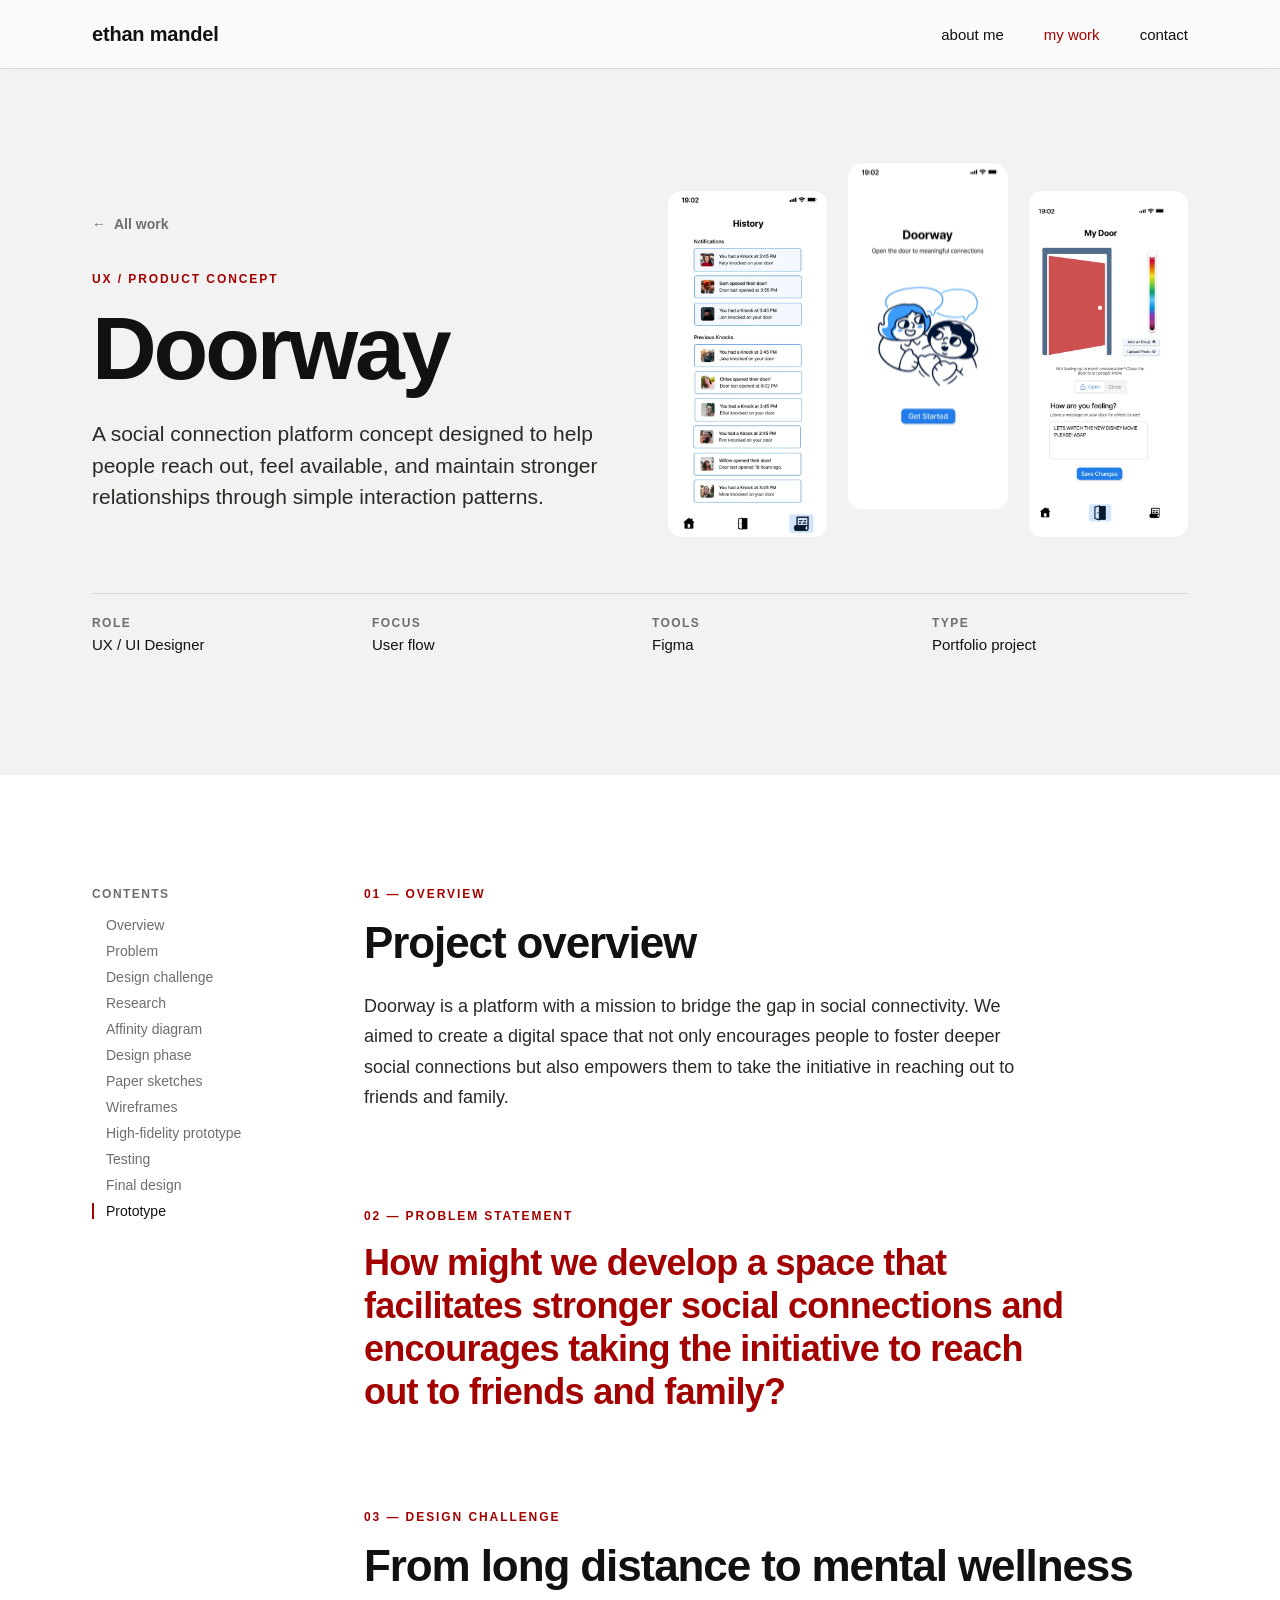
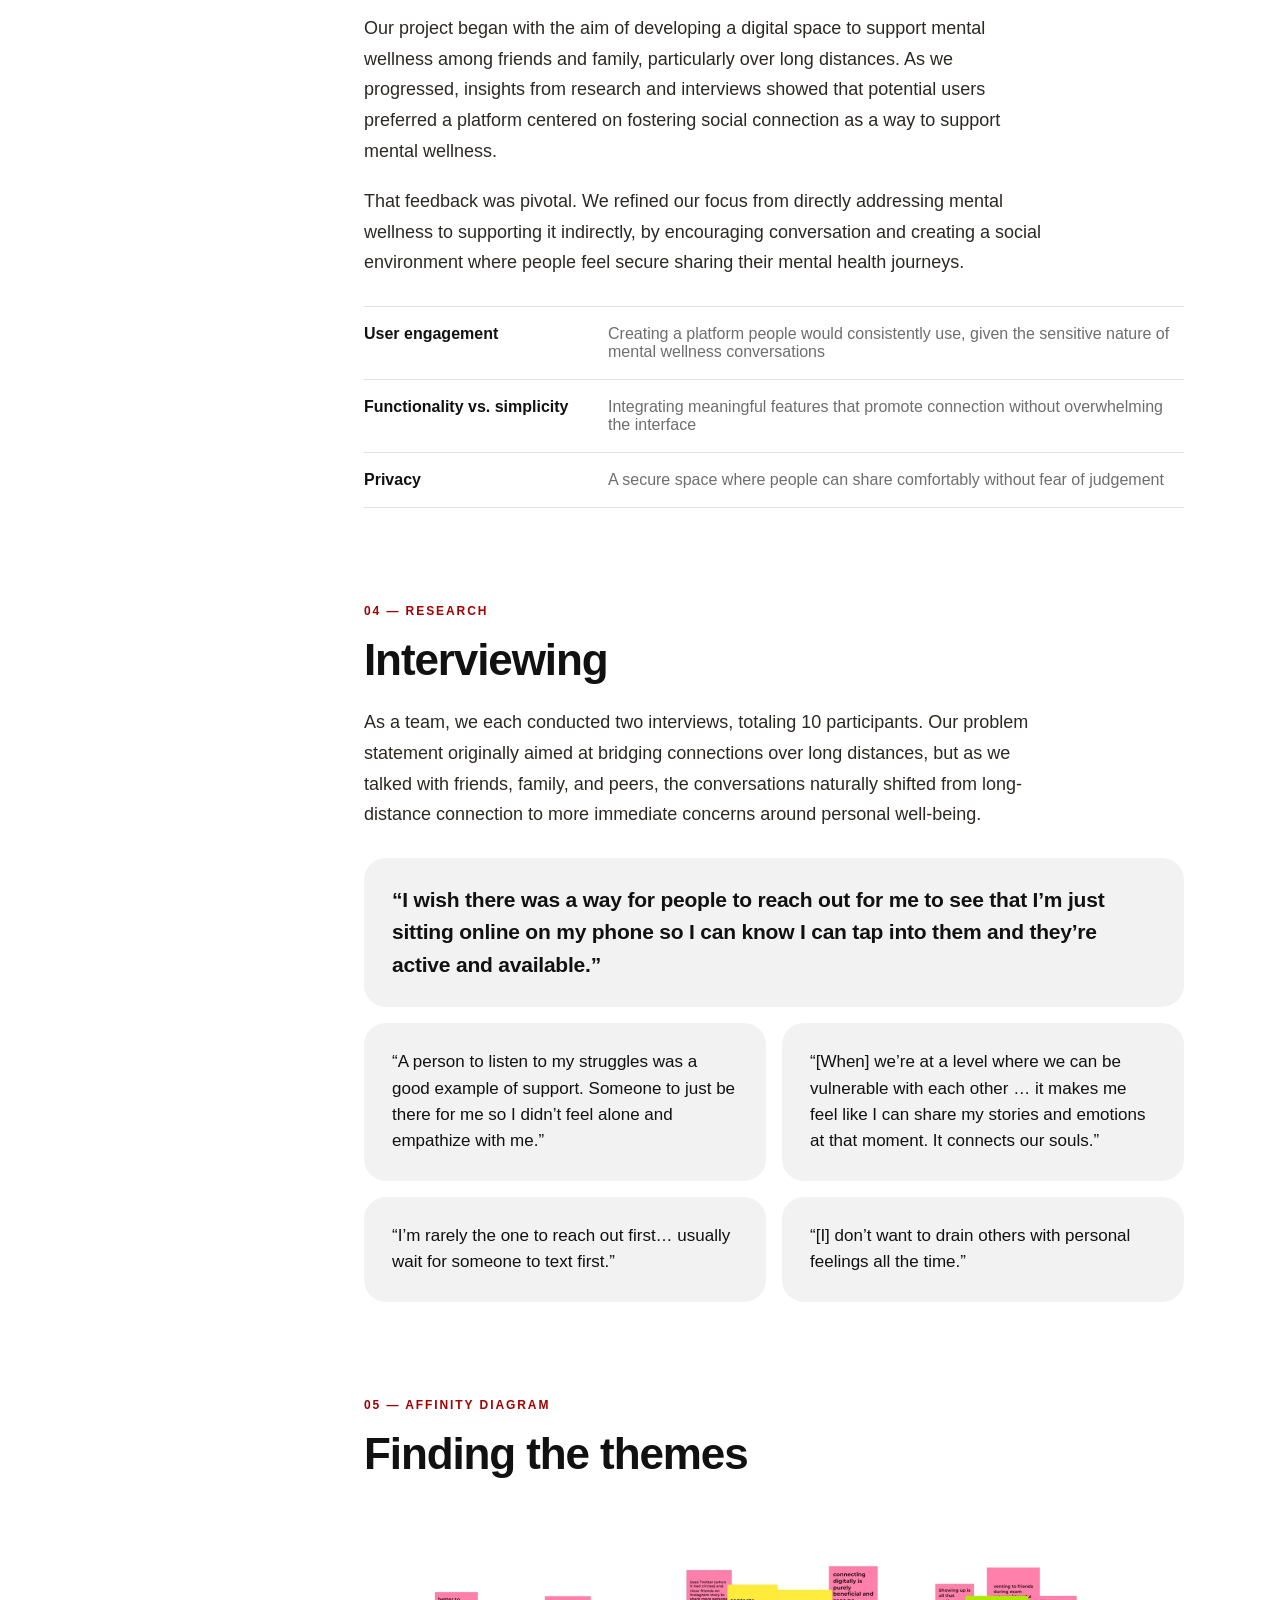
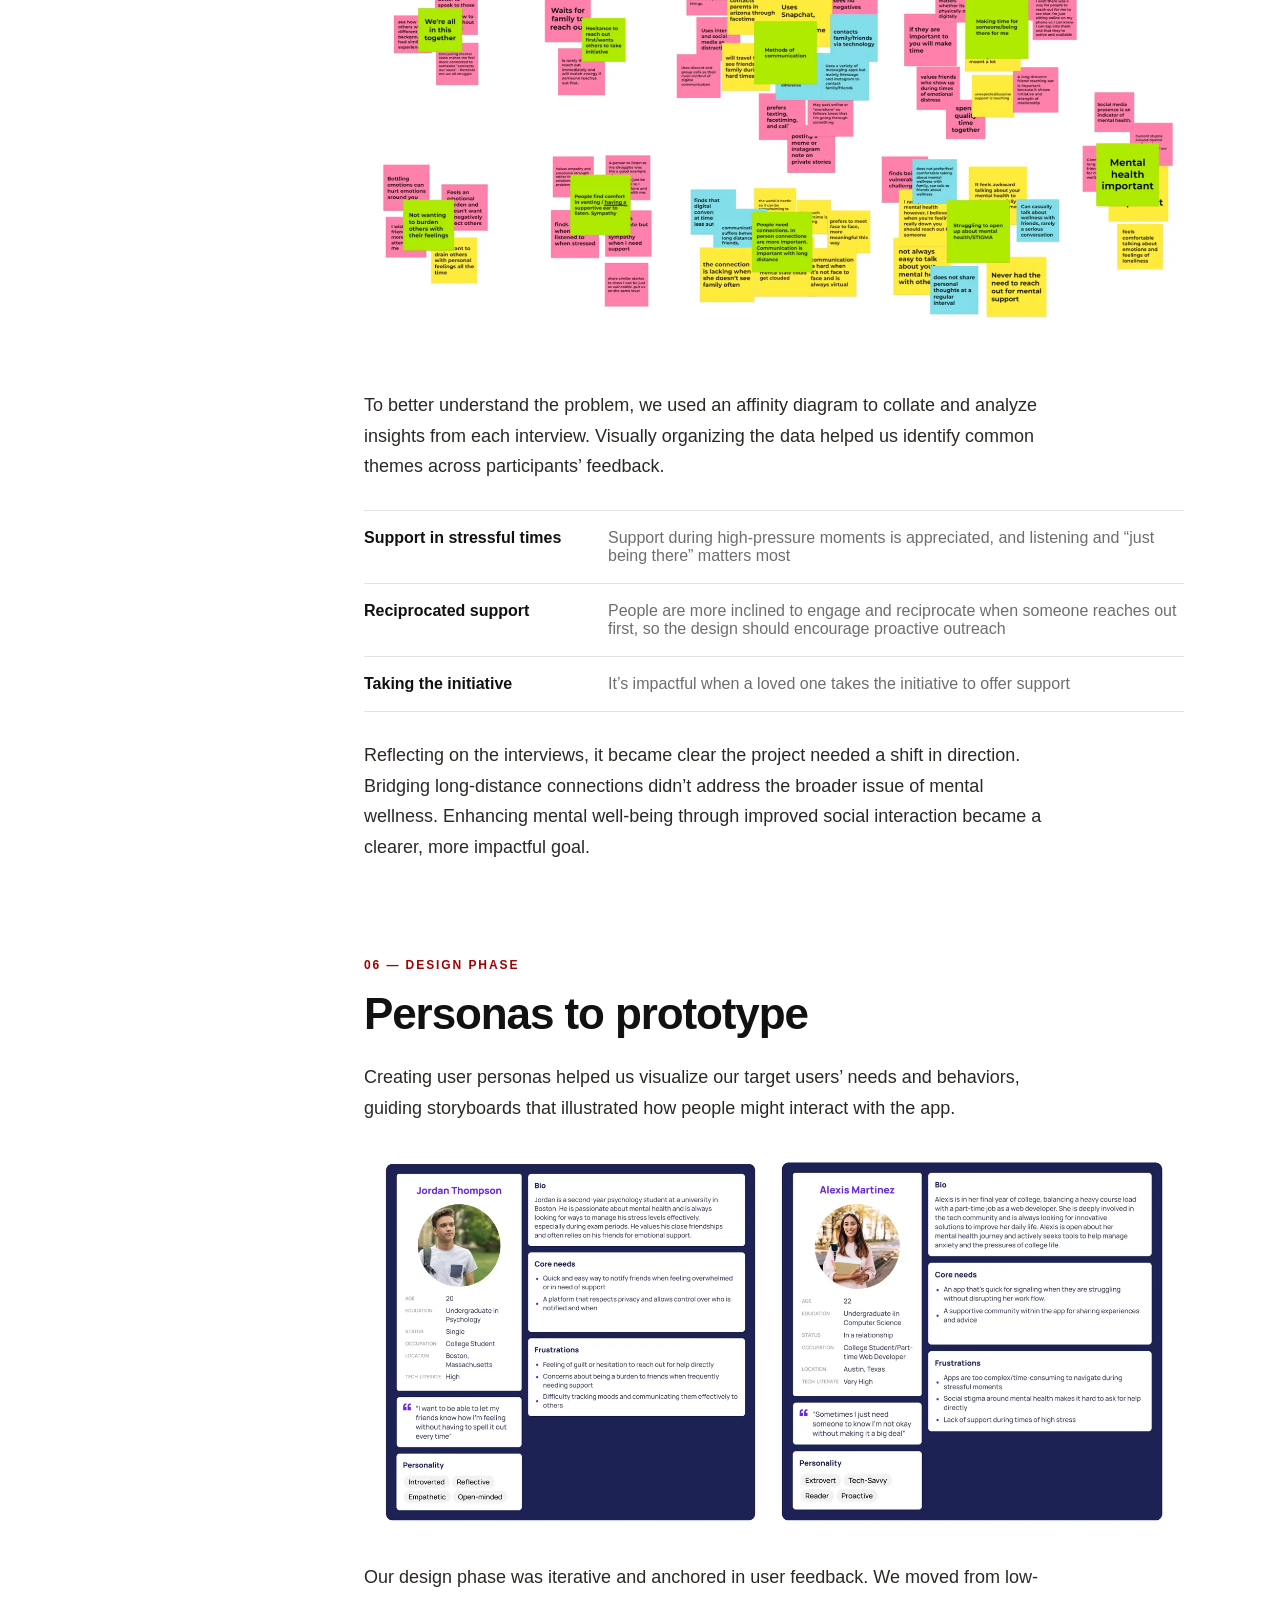
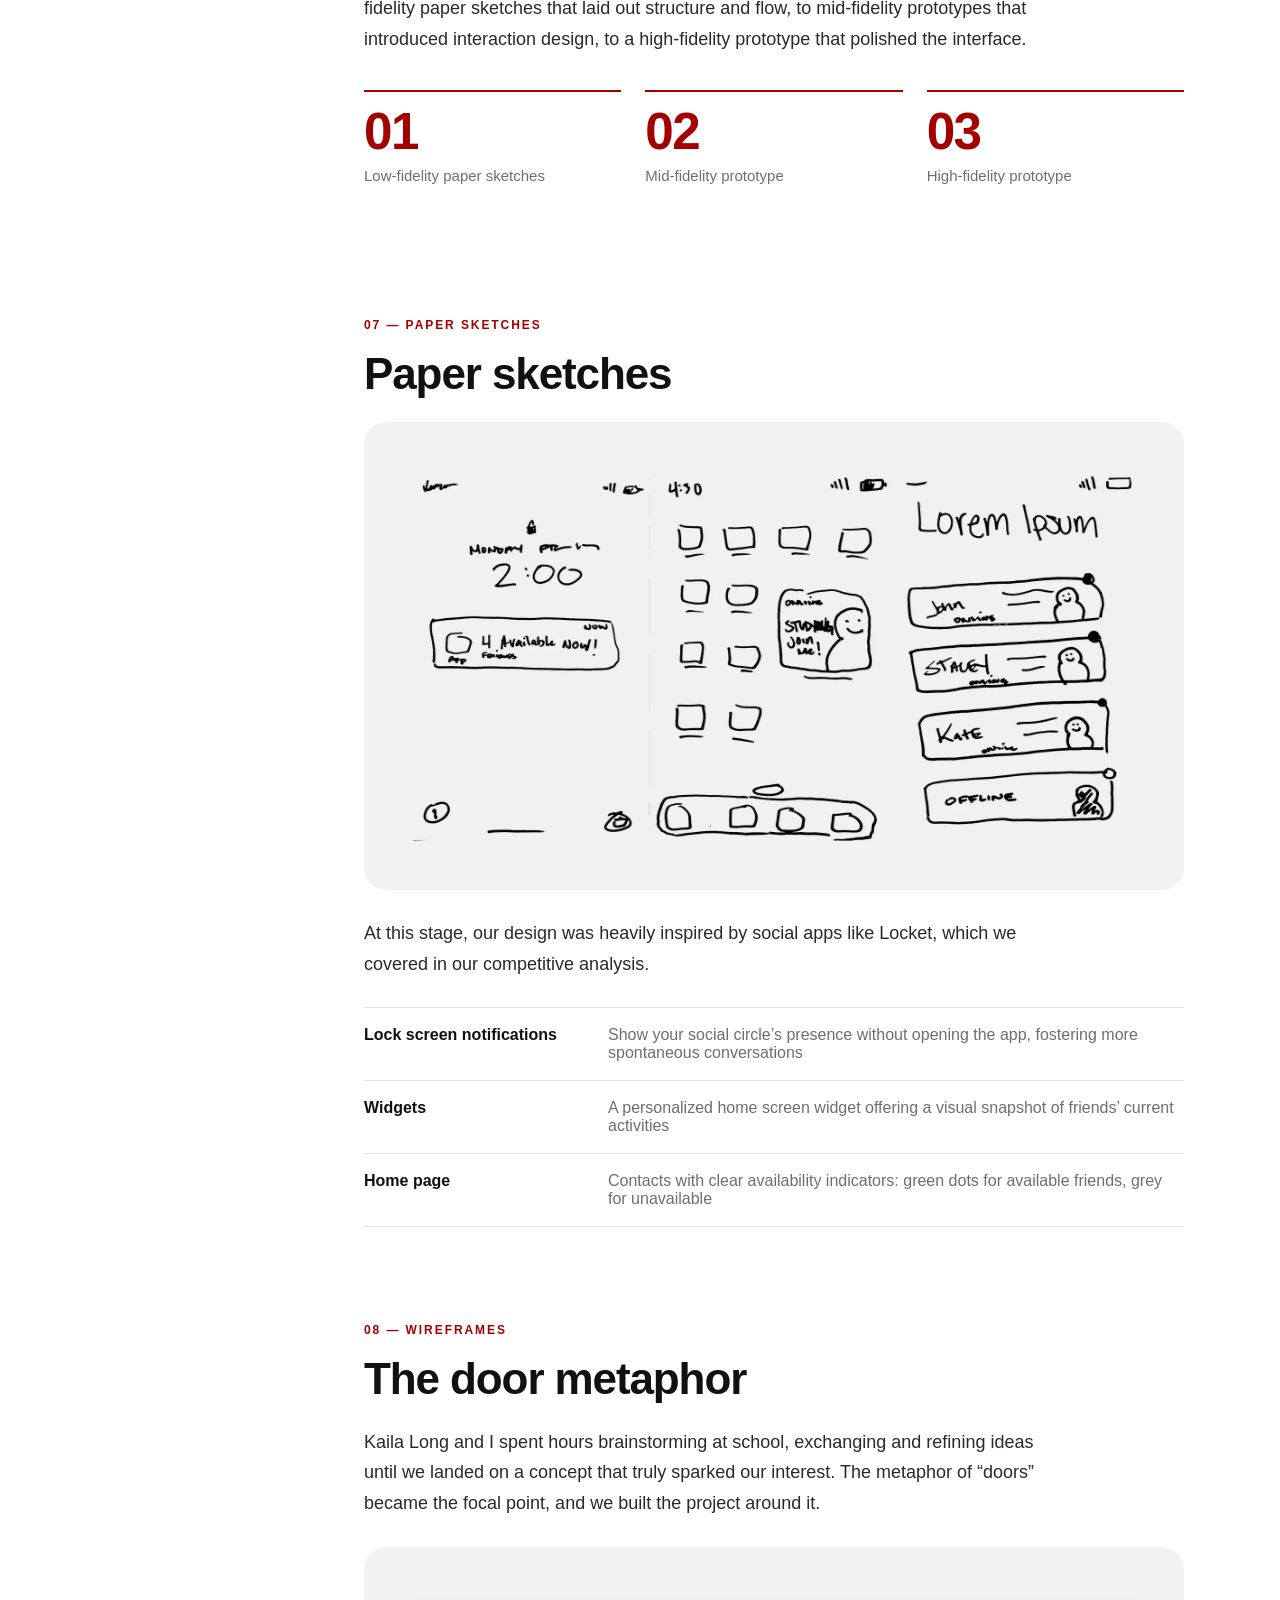
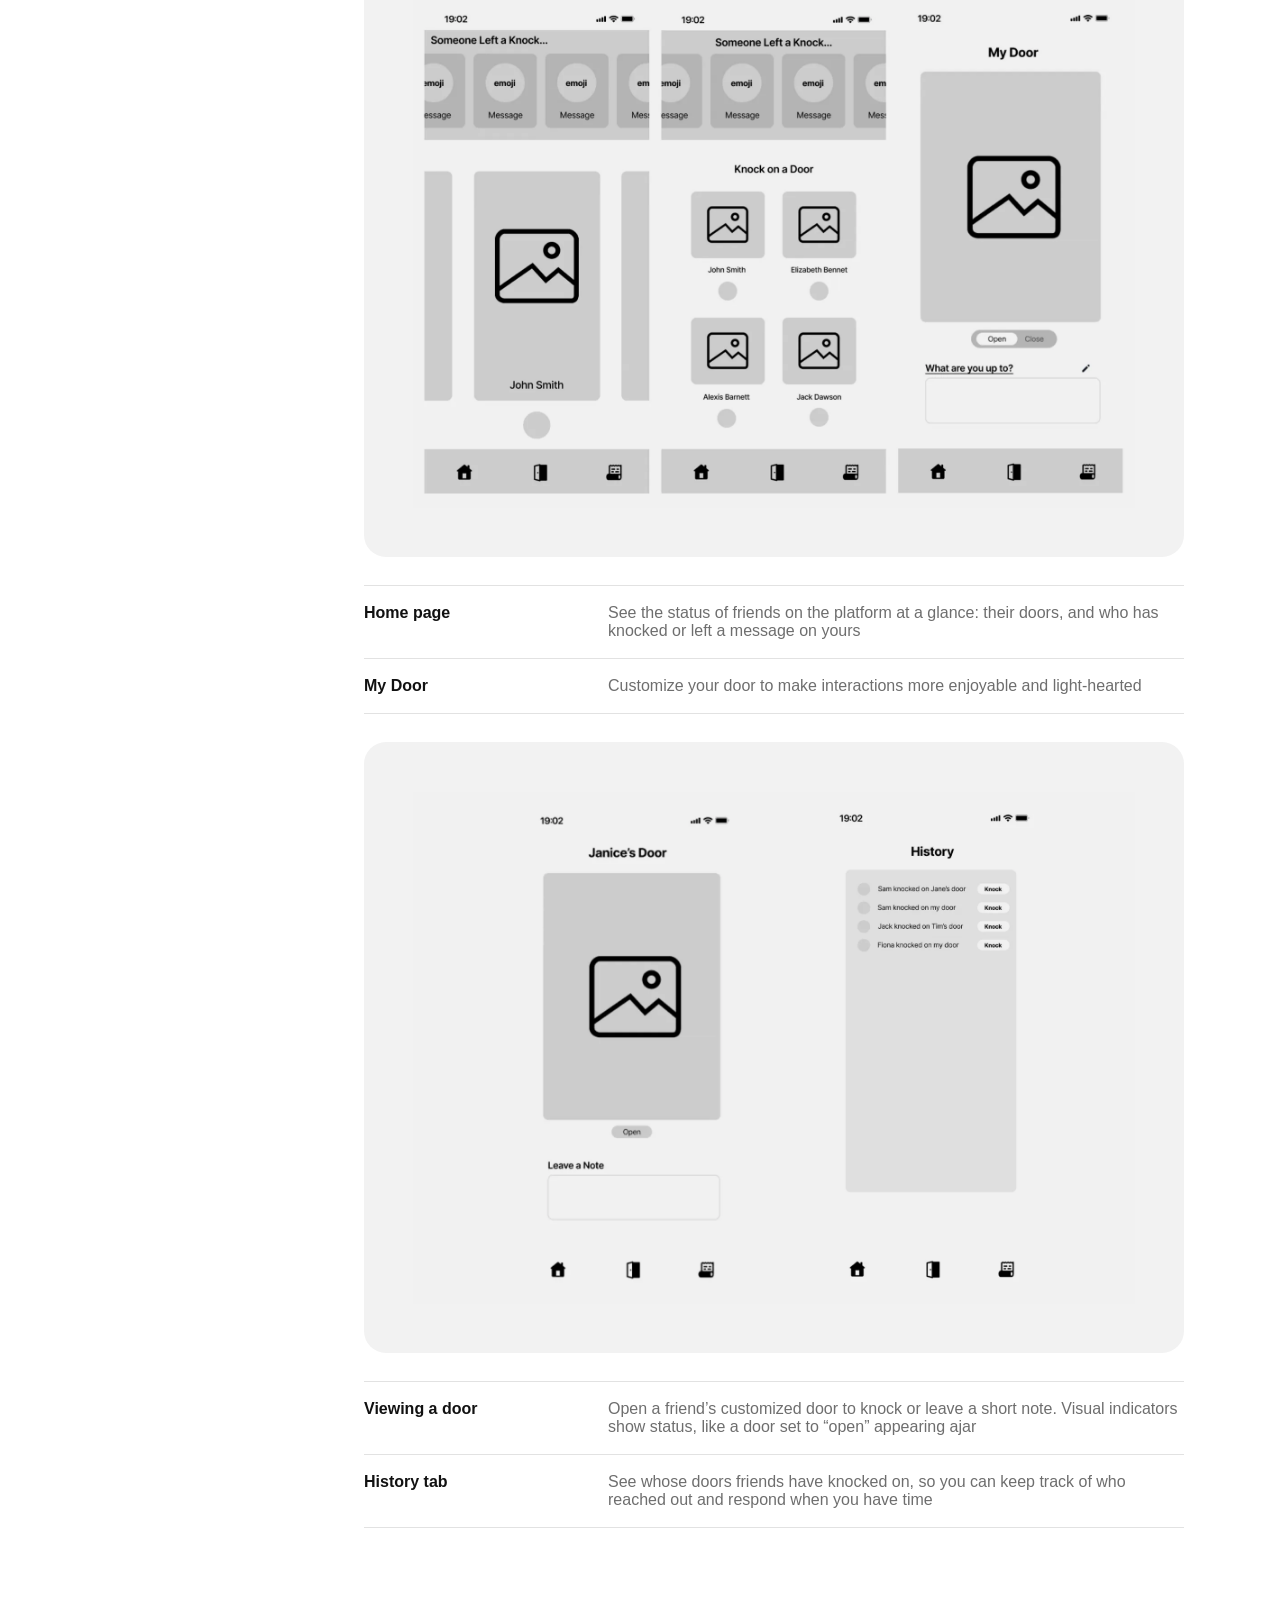
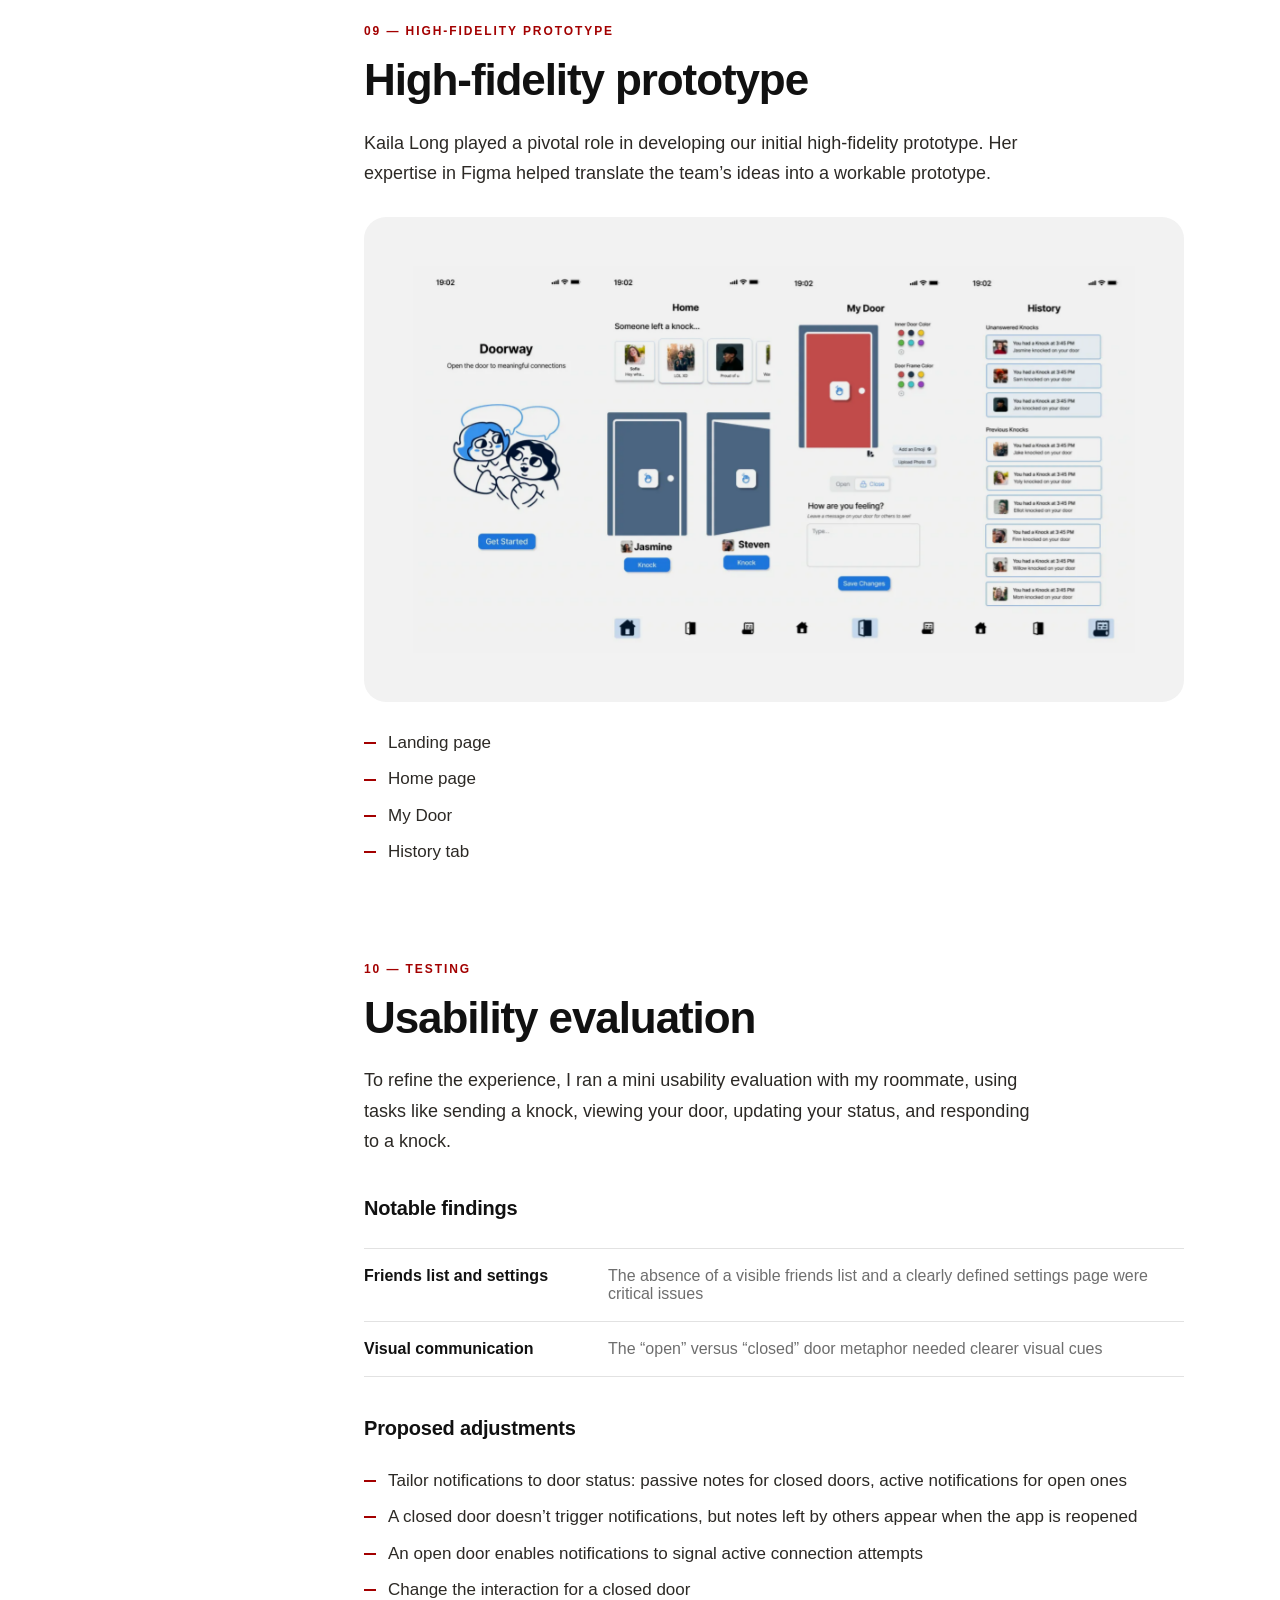
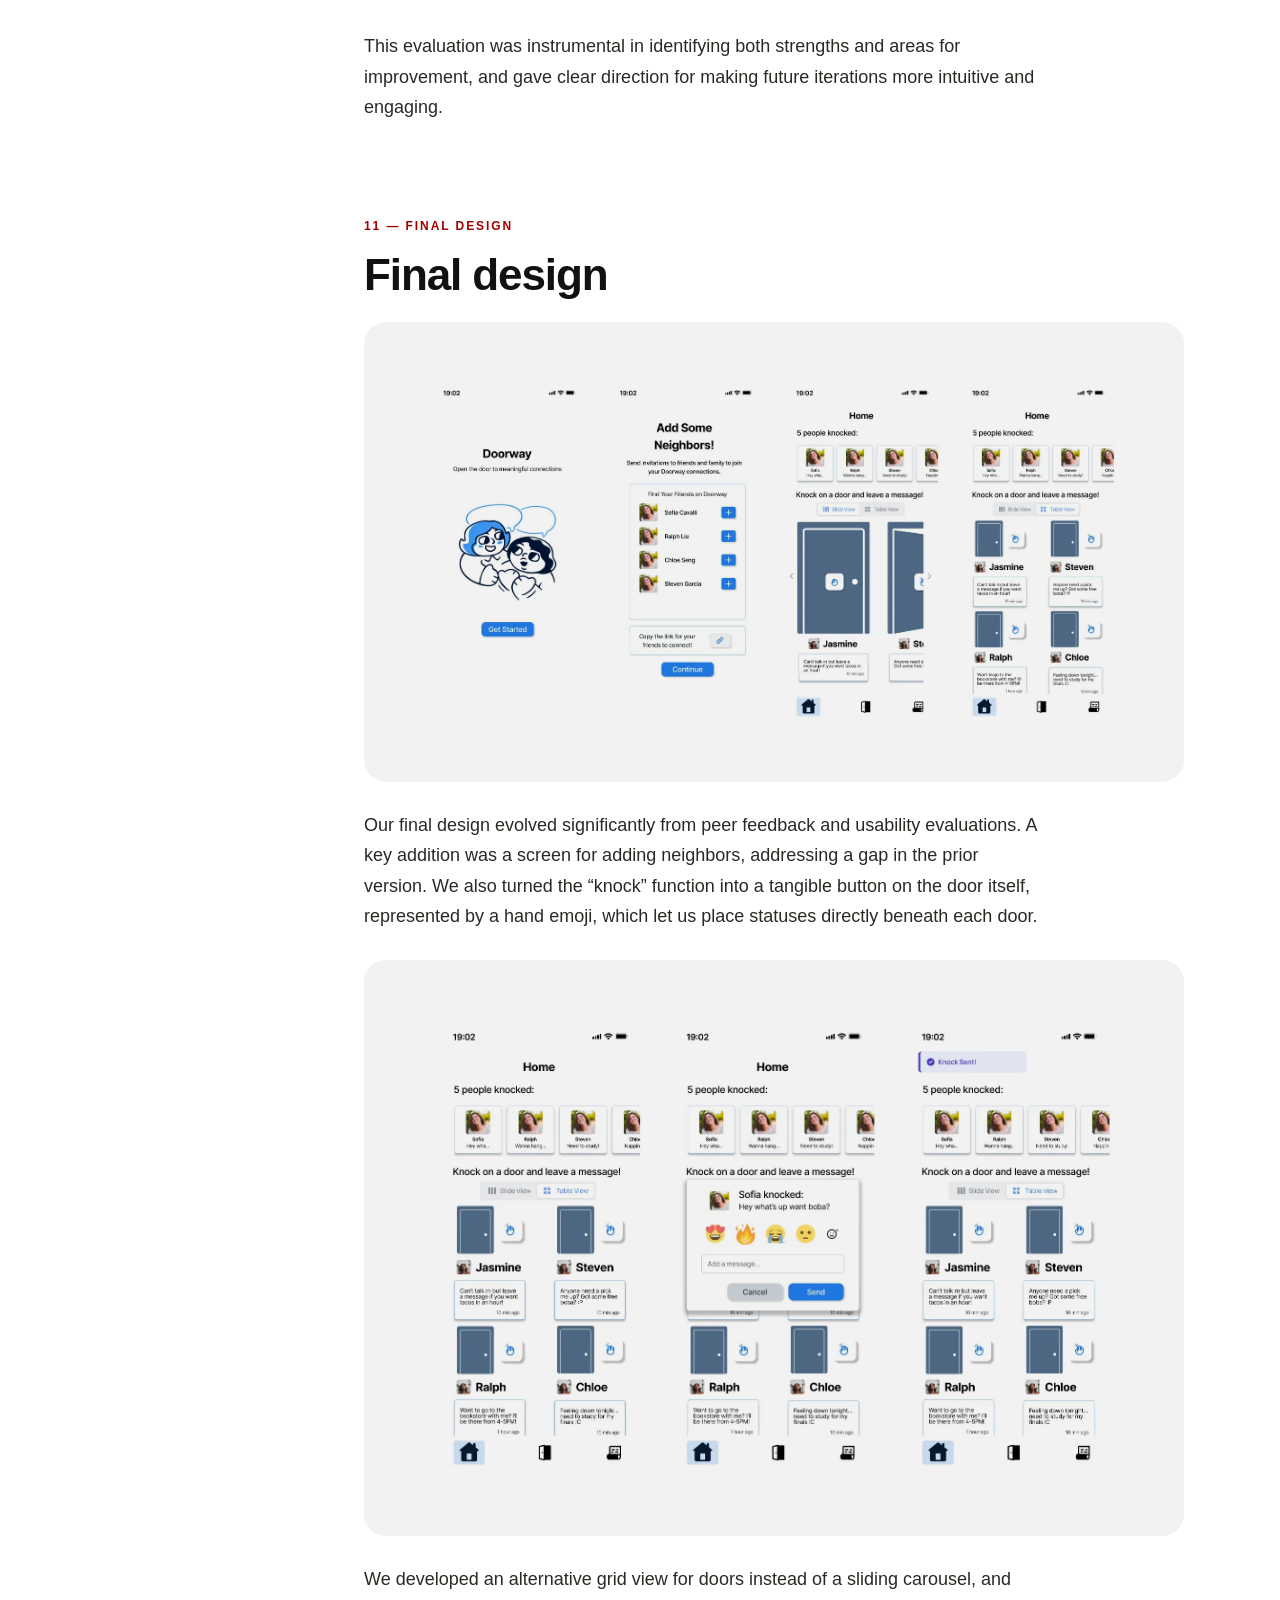
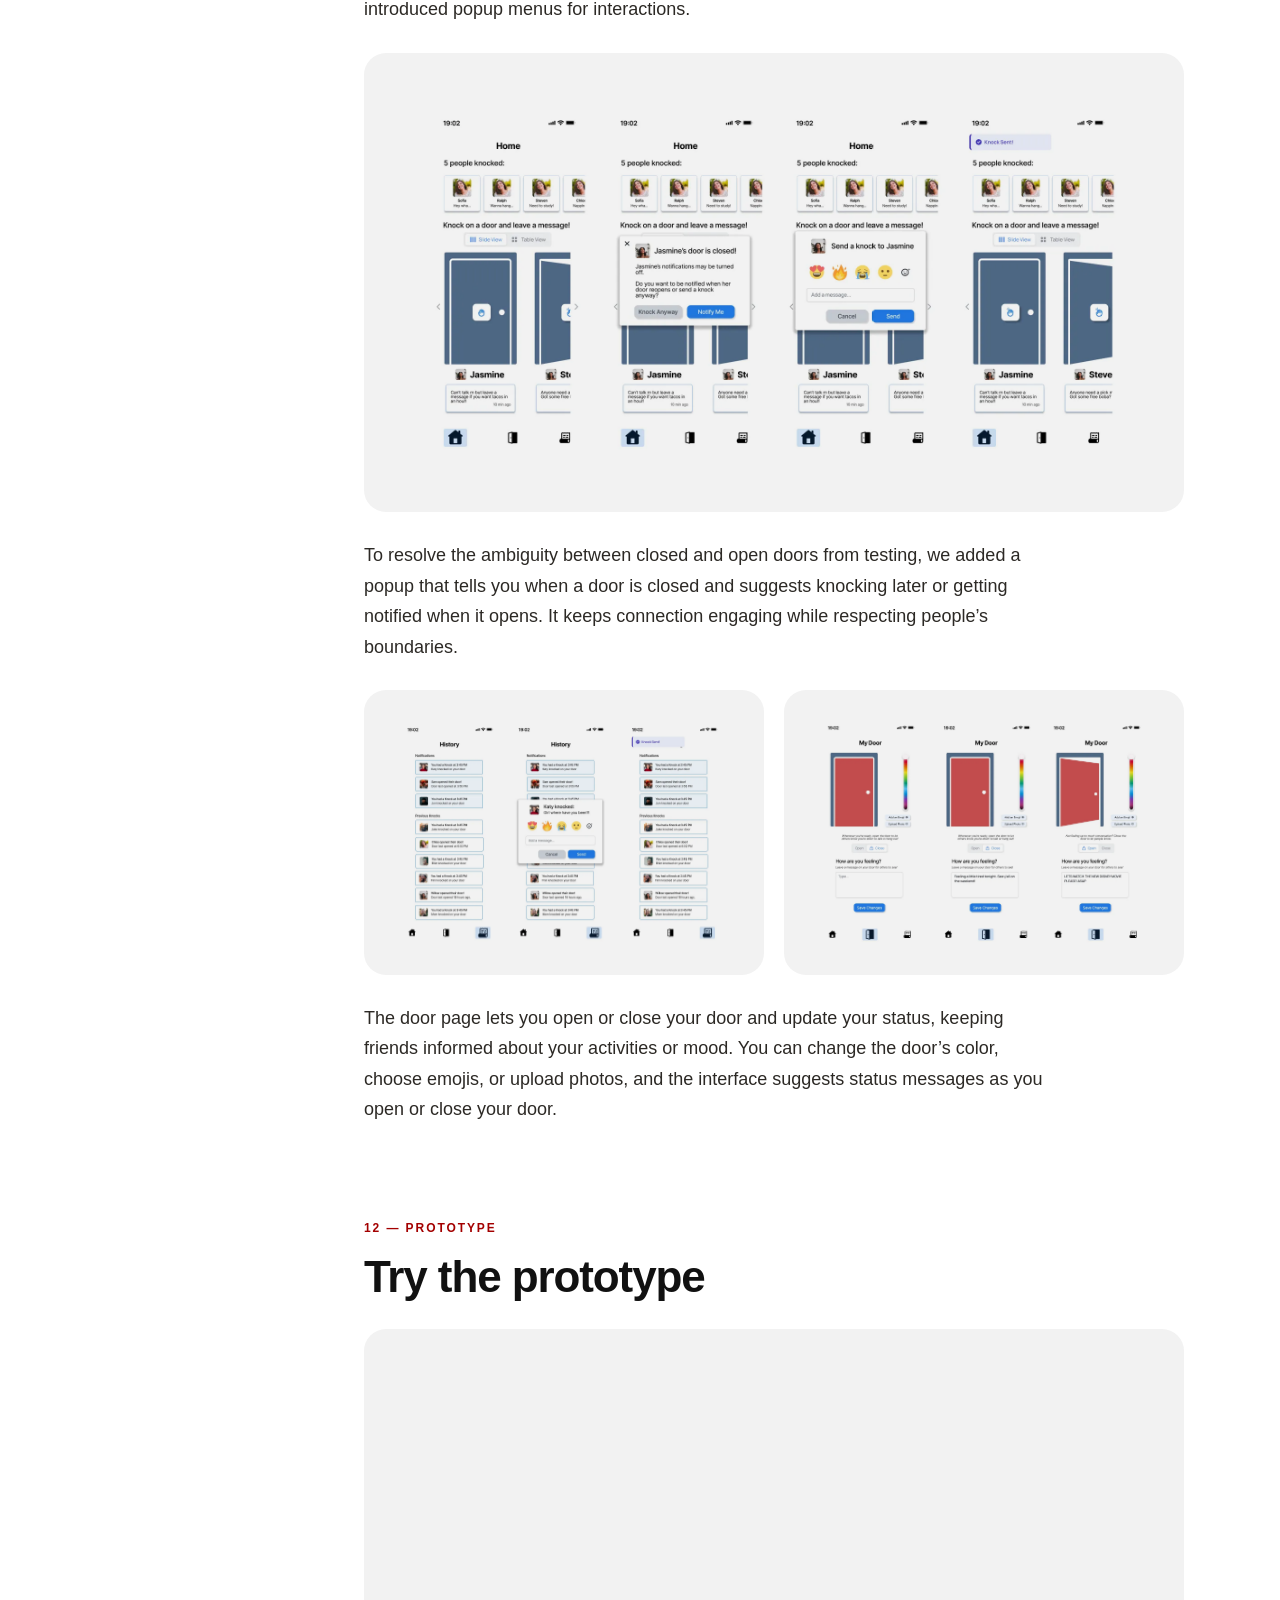
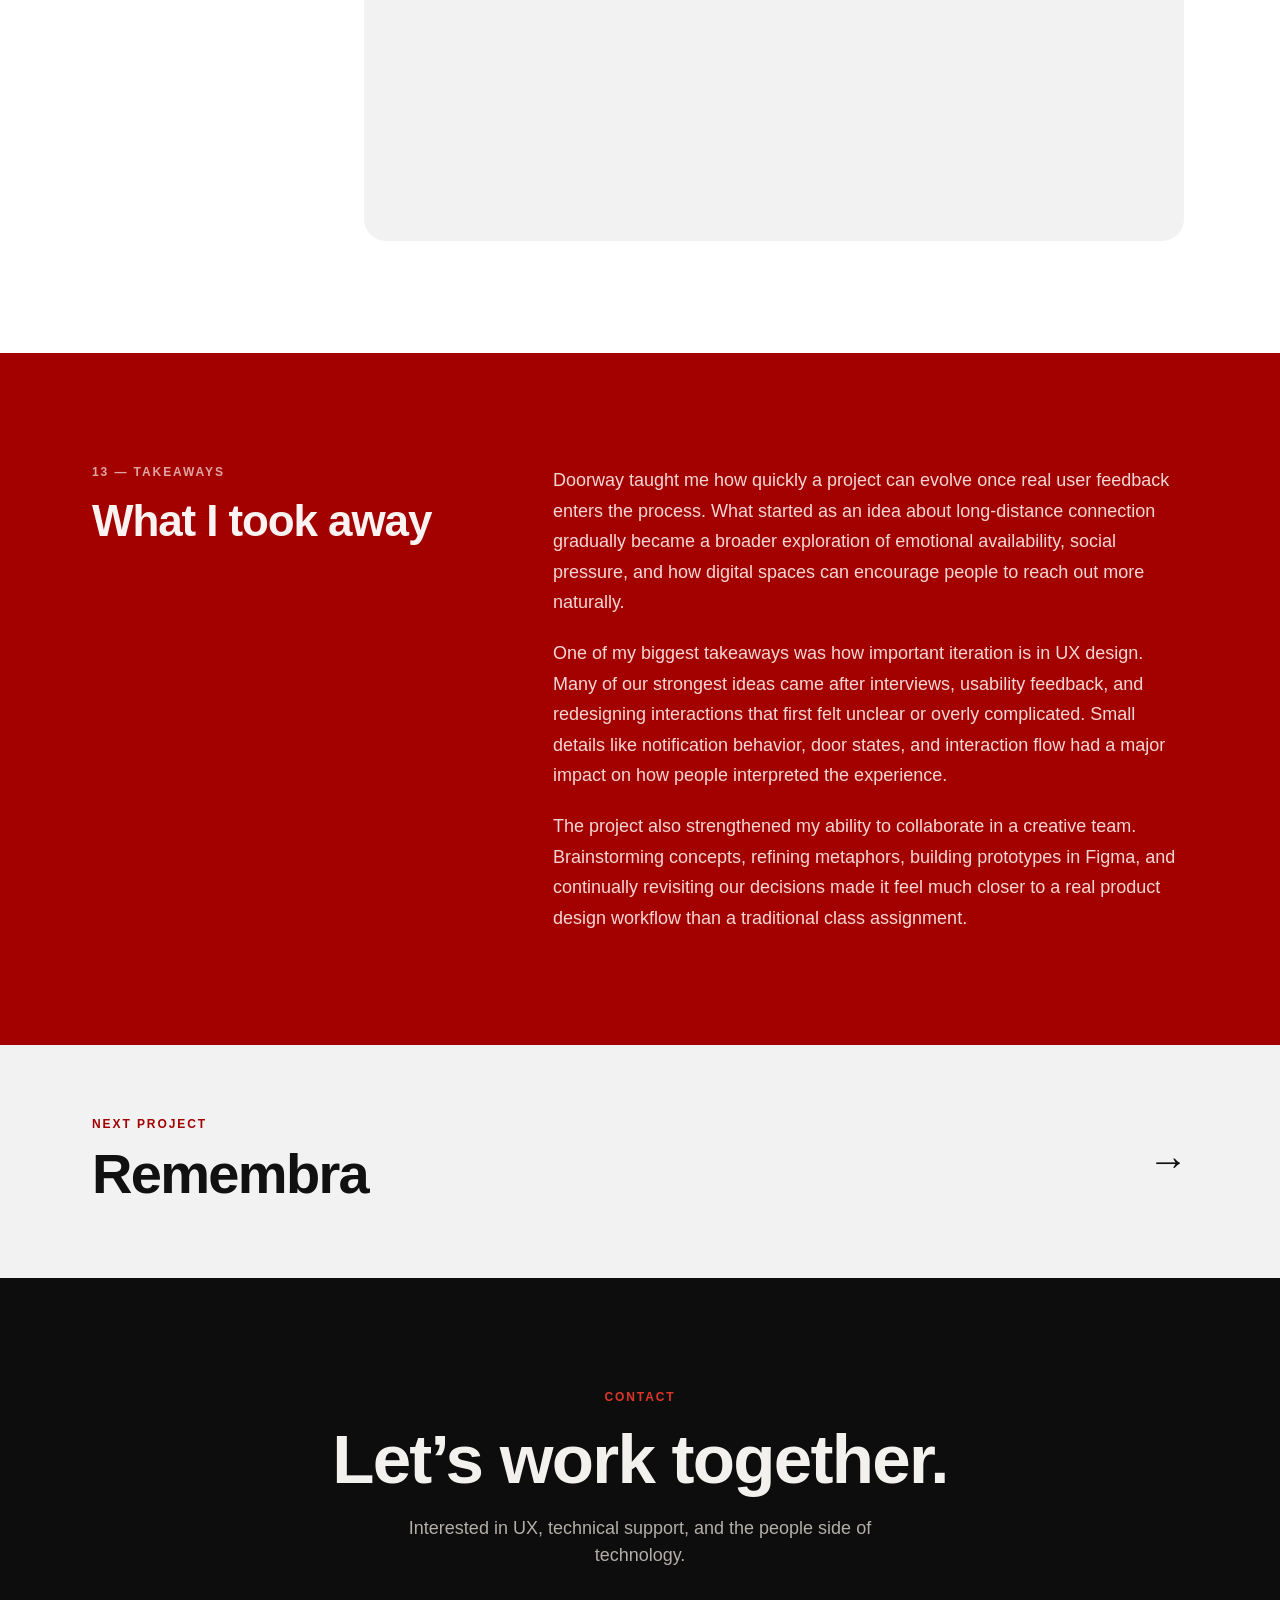
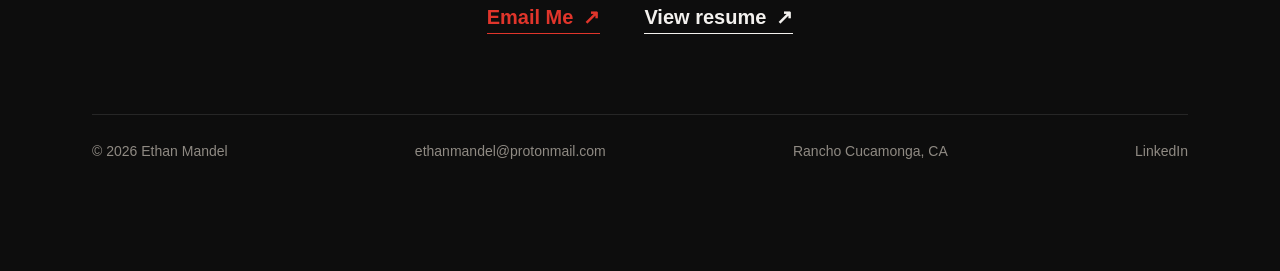
==== doorway.html @ 4b09c7a6 "Redesign portfolio: film strip hero, project collages, new case studies - Homepage: minimal white/bl" ====
<!DOCTYPE html>
<html lang="en">
<head>
  <meta charset="UTF-8" />
  <meta name="viewport" content="width=device-width, initial-scale=1.0" />
  <title>Doorway Case Study | Ethan Mandel</title>
  <meta name="description" content="Doorway: a social connection app concept that helps people reach out, feel available, and maintain stronger relationships. UX case study by Ethan Mandel." />
  <meta property="og:title" content="Doorway Case Study | Ethan Mandel" />
  <meta property="og:description" content="Nudging people to reach out first." />
  <meta property="og:image" content="https://mandelethan.com/images/home/og.jpg" />
  <link rel="icon" href="favicon.svg" type="image/svg+xml" />
  <link rel="stylesheet" href="css/site.css?v=2" />
  <link rel="stylesheet" href="css/case-study.css?v=2" />
</head>
<body>

<nav class="nav" aria-label="Main">
  <div class="wrap">
    <a href="index.html" class="nav__logo">ethan mandel</a>
    <div class="nav__links">
      <a href="index.html#about">about me</a>
      <a href="index.html#work" aria-current="page">my work</a>
      <a href="#contact">contact</a>
    </div>
  </div>
</nav>

<!-- HERO -->
<header class="cs-hero">
  <div class="wrap">
    <div>
      <a href="index.html#work" class="back"><span aria-hidden="true">←</span> All work</a>
      <p class="eyebrow">UX / product concept</p>
      <h1>Doorway</h1>
      <p class="cs-hero__lede">A social connection platform concept designed to help people reach out, feel available, and maintain stronger relationships through simple interaction patterns.</p>
    </div>
    <div class="lineup" aria-hidden="true">
      <img src="images/home/cards/doorway3.webp" alt="" />
      <img src="images/home/cover-doorway.webp" alt="" />
      <img src="images/home/cards/doorway4.webp" alt="" />
    </div>
    <dl class="facts">
      <div><dt>Role</dt><dd>UX / UI Designer</dd></div>
      <div><dt>Focus</dt><dd>User flow</dd></div>
      <div><dt>Tools</dt><dd>Figma</dd></div>
      <div><dt>Type</dt><dd>Portfolio project</dd></div>
    </dl>
  </div>
</header>

<!-- CASE STUDY -->
<main class="cs-body section">
  <div class="wrap">
    <nav class="toc" aria-label="Case study contents">
      <p>Contents</p>
      <a href="#overview">Overview</a>
      <a href="#problem">Problem</a>
      <a href="#challenge">Design challenge</a>
      <a href="#research">Research</a>
      <a href="#affinity">Affinity diagram</a>
      <a href="#design">Design phase</a>
      <a href="#sketches">Paper sketches</a>
      <a href="#wireframes">Wireframes</a>
      <a href="#hifi">High-fidelity prototype</a>
      <a href="#testing">Testing</a>
      <a href="#final">Final design</a>
      <a href="#prototype">Prototype</a>
    </nav>

    <div class="cs-content">
      <section id="overview" class="cs-section">
        <p class="eyebrow">01 — Overview</p>
        <h2 class="h2">Project overview</h2>
        <div class="prose">
          <p>Doorway is a platform with a mission to bridge the gap in social connectivity. We aimed to create a digital space that not only encourages people to foster deeper social connections but also empowers them to take the initiative in reaching out to friends and family.</p>
        </div>
      </section>

      <section id="problem" class="cs-section">
        <p class="eyebrow">02 — Problem statement</p>
        <p class="quote">How might we develop a space that facilitates stronger social connections and encourages taking the initiative to reach out to friends and family?</p>
      </section>

      <section id="challenge" class="cs-section">
        <p class="eyebrow">03 — Design challenge</p>
        <h2 class="h2">From long distance to mental wellness</h2>
        <div class="flow">
          <div class="prose">
            <p>Our project began with the aim of developing a digital space to support mental wellness among friends and family, particularly over long distances. As we progressed, insights from research and interviews showed that potential users preferred a platform centered on fostering social connection as a way to support mental wellness.</p>
            <p>That feedback was pivotal. We refined our focus from directly addressing mental wellness to supporting it indirectly, by encouraging conversation and creating a social environment where people feel secure sharing their mental health journeys.</p>
          </div>
          <dl class="rows">
            <div><dt>User engagement</dt><dd>Creating a platform people would consistently use, given the sensitive nature of mental wellness conversations</dd></div>
            <div><dt>Functionality vs. simplicity</dt><dd>Integrating meaningful features that promote connection without overwhelming the interface</dd></div>
            <div><dt>Privacy</dt><dd>A secure space where people can share comfortably without fear of judgement</dd></div>
          </dl>
        </div>
      </section>

      <section id="research" class="cs-section">
        <p class="eyebrow">04 — Research</p>
        <h2 class="h2">Interviewing</h2>
        <div class="flow">
          <div class="prose">
            <p>As a team, we each conducted two interviews, totaling 10 participants. Our problem statement originally aimed at bridging connections over long distances, but as we talked with friends, family, and peers, the conversations naturally shifted from long-distance connection to more immediate concerns around personal well-being.</p>
          </div>
          <div class="quotes">
            <blockquote>“I wish there was a way for people to reach out for me to see that I’m just sitting online on my phone so I can know I can tap into them and they’re active and available.”</blockquote>
            <blockquote>“A person to listen to my struggles was a good example of support. Someone to just be there for me so I didn’t feel alone and empathize with me.”</blockquote>
            <blockquote>“[When] we’re at a level where we can be vulnerable with each other … it makes me feel like I can share my stories and emotions at that moment. It connects our souls.”</blockquote>
            <blockquote>“I’m rarely the one to reach out first… usually wait for someone to text first.”</blockquote>
            <blockquote>“[I] don’t want to drain others with personal feelings all the time.”</blockquote>
          </div>
        </div>
      </section>

      <section id="affinity" class="cs-section">
        <p class="eyebrow">05 — Affinity diagram</p>
        <h2 class="h2">Finding the themes</h2>
        <div class="flow">
          <div class="media media--bleed"><img src="images/doorway/web/affinity.webp" alt="Doorway affinity diagram of interview insights" width="1600" height="900" loading="lazy" /></div>
          <div class="prose">
            <p>To better understand the problem, we used an affinity diagram to collate and analyze insights from each interview. Visually organizing the data helped us identify common themes across participants’ feedback.</p>
          </div>
          <dl class="rows">
            <div><dt>Support in stressful times</dt><dd>Support during high-pressure moments is appreciated, and listening and “just being there” matters most</dd></div>
            <div><dt>Reciprocated support</dt><dd>People are more inclined to engage and reciprocate when someone reaches out first, so the design should encourage proactive outreach</dd></div>
            <div><dt>Taking the initiative</dt><dd>It’s impactful when a loved one takes the initiative to offer support</dd></div>
          </dl>
          <div class="prose">
            <p>Reflecting on the interviews, it became clear the project needed a shift in direction. Bridging long-distance connections didn’t address the broader issue of mental wellness. Enhancing mental well-being through improved social interaction became a clearer, more impactful goal.</p>
          </div>
        </div>
      </section>

      <section id="design" class="cs-section">
        <p class="eyebrow">06 — Design phase</p>
        <h2 class="h2">Personas to prototype</h2>
        <div class="flow">
          <div class="prose">
            <p>Creating user personas helped us visualize our target users’ needs and behaviors, guiding storyboards that illustrated how people might interact with the app.</p>
          </div>
          <div class="media media--bleed"><img src="images/doorway/web/personas.webp" alt="Doorway user personas" width="1600" height="748" loading="lazy" /></div>
          <div class="prose">
            <p>Our design phase was iterative and anchored in user feedback. We moved from low-fidelity paper sketches that laid out structure and flow, to mid-fidelity prototypes that introduced interaction design, to a high-fidelity prototype that polished the interface.</p>
          </div>
          <div class="stats">
            <div><b>01</b><span>Low-fidelity paper sketches</span></div>
            <div><b>02</b><span>Mid-fidelity prototype</span></div>
            <div><b>03</b><span>High-fidelity prototype</span></div>
          </div>
        </div>
      </section>

      <section id="sketches" class="cs-section">
        <p class="eyebrow">07 — Paper sketches</p>
        <h2 class="h2">Paper sketches</h2>
        <div class="flow">
          <div class="media"><img src="images/doorway/web/sketches.webp" alt="Doorway paper sketches of lock screen, widgets, and home page" width="1600" height="820" loading="lazy" /></div>
          <div class="prose">
            <p>At this stage, our design was heavily inspired by social apps like Locket, which we covered in our competitive analysis.</p>
          </div>
          <dl class="rows">
            <div><dt>Lock screen notifications</dt><dd>Show your social circle’s presence without opening the app, fostering more spontaneous conversations</dd></div>
            <div><dt>Widgets</dt><dd>A personalized home screen widget offering a visual snapshot of friends’ current activities</dd></div>
            <div><dt>Home page</dt><dd>Contacts with clear availability indicators: green dots for available friends, grey for unavailable</dd></div>
          </dl>
        </div>
      </section>

      <section id="wireframes" class="cs-section">
        <p class="eyebrow">08 — Wireframes</p>
        <h2 class="h2">The door metaphor</h2>
        <div class="flow">
          <div class="prose">
            <p>Kaila Long and I spent hours brainstorming at school, exchanging and refining ideas until we landed on a concept that truly sparked our interest. The metaphor of “doors” became the focal point, and we built the project around it.</p>
          </div>
          <div class="media"><img src="images/doorway/web/midfi.webp" alt="Doorway mid-fidelity wireframes of the home page and My Door" width="1600" height="1136" loading="lazy" /></div>
          <dl class="rows">
            <div><dt>Home page</dt><dd>See the status of friends on the platform at a glance: their doors, and who has knocked or left a message on yours</dd></div>
            <div><dt>My Door</dt><dd>Customize your door to make interactions more enjoyable and light-hearted</dd></div>
          </dl>
          <div class="media"><img src="images/doorway/web/midfi2.webp" alt="Doorway mid-fidelity wireframes of viewing a door and the history tab" width="1600" height="1136" loading="lazy" /></div>
          <dl class="rows">
            <div><dt>Viewing a door</dt><dd>Open a friend’s customized door to knock or leave a short note. Visual indicators show status, like a door set to “open” appearing ajar</dd></div>
            <div><dt>History tab</dt><dd>See whose doors friends have knocked on, so you can keep track of who reached out and respond when you have time</dd></div>
          </dl>
        </div>
      </section>

      <section id="hifi" class="cs-section">
        <p class="eyebrow">09 — High-fidelity prototype</p>
        <h2 class="h2">High-fidelity prototype</h2>
        <div class="flow">
          <div class="prose">
            <p>Kaila Long played a pivotal role in developing our initial high-fidelity prototype. Her expertise in Figma helped translate the team’s ideas into a workable prototype.</p>
          </div>
          <div class="media"><img src="images/doorway/web/firsthifi.webp" alt="Doorway first high-fidelity prototype screens" width="1600" height="859" loading="lazy" /></div>
          <ul class="ticks">
            <li>Landing page</li>
            <li>Home page</li>
            <li>My Door</li>
            <li>History tab</li>
          </ul>
        </div>
      </section>

      <section id="testing" class="cs-section">
        <p class="eyebrow">10 — Testing</p>
        <h2 class="h2">Usability evaluation</h2>
        <div class="flow">
          <div class="prose">
            <p>To refine the experience, I ran a mini usability evaluation with my roommate, using tasks like sending a knock, viewing your door, updating your status, and responding to a knock.</p>
          </div>
          <h3 class="h3">Notable findings</h3>
          <dl class="rows">
            <div><dt>Friends list and settings</dt><dd>The absence of a visible friends list and a clearly defined settings page were critical issues</dd></div>
            <div><dt>Visual communication</dt><dd>The “open” versus “closed” door metaphor needed clearer visual cues</dd></div>
          </dl>
          <h3 class="h3">Proposed adjustments</h3>
          <ul class="ticks">
            <li>Tailor notifications to door status: passive notes for closed doors, active notifications for open ones</li>
            <li>A closed door doesn’t trigger notifications, but notes left by others appear when the app is reopened</li>
            <li>An open door enables notifications to signal active connection attempts</li>
            <li>Change the interaction for a closed door</li>
          </ul>
          <div class="prose">
            <p>This evaluation was instrumental in identifying both strengths and areas for improvement, and gave clear direction for making future iterations more intuitive and engaging.</p>
          </div>
        </div>
      </section>

      <section id="final" class="cs-section">
        <p class="eyebrow">11 — Final design</p>
        <h2 class="h2">Final design</h2>
        <div class="flow">
          <div class="media"><img src="images/doorway/web/finalscreenshots.webp" alt="Doorway final design screens" width="1600" height="800" loading="lazy" /></div>
          <div class="prose">
            <p>Our final design evolved significantly from peer feedback and usability evaluations. A key addition was a screen for adding neighbors, addressing a gap in the prior version. We also turned the “knock” function into a tangible button on the door itself, represented by a hand emoji, which let us place statuses directly beneath each door.</p>
          </div>
          <div class="media"><img src="images/doorway/web/storyreply.webp" alt="Doorway grid view of doors with popup menus" width="1512" height="1000" loading="lazy" /></div>
          <div class="prose">
            <p>We developed an alternative grid view for doors instead of a sliding carousel, and introduced popup menus for interactions.</p>
          </div>
          <div class="media"><img src="images/doorway/web/sendingknock.webp" alt="Doorway closed-door popup suggesting to knock later" width="1600" height="800" loading="lazy" /></div>
          <div class="prose">
            <p>To resolve the ambiguity between closed and open doors from testing, we added a popup that tells you when a door is closed and suggests knocking later or getting notified when it opens. It keeps connection engaging while respecting people’s boundaries.</p>
          </div>
          <div class="gallery gallery--2">
            <div class="media"><img src="images/doorway/web/history.webp" alt="Doorway history tab" width="1512" height="1000" loading="lazy" /></div>
            <div class="media"><img src="images/doorway/web/doorsettings.webp" alt="Doorway My Door settings with open and closed states" width="1490" height="1000" loading="lazy" /></div>
          </div>
          <div class="prose">
            <p>The door page lets you open or close your door and update your status, keeping friends informed about your activities or mood. You can change the door’s color, choose emojis, or upload photos, and the interface suggests status messages as you open or close your door.</p>
          </div>
        </div>
      </section>

      <section id="prototype" class="cs-section">
        <p class="eyebrow">12 — Prototype</p>
        <h2 class="h2">Try the prototype</h2>
        <div class="panel panel--proto" style="margin-top: 28px;">
          <iframe src="https://embed.figma.com/proto/WpYVEdtJ2y2tRv6MqblGiM/INF-132-Project--Enduros?page-id=64%3A225&type=design&node-id=152-178&viewport=682%2C-271%2C0.49&scaling=scale-down&starting-point-node-id=152%3A178&embed-host=share" title="Doorway interactive Figma prototype" loading="lazy" allowfullscreen></iframe>
        </div>
      </section>
    </div>
  </div>
</main>

<!-- TAKEAWAYS -->
<section id="takeaways" class="takeaways section">
  <div class="wrap">
    <div>
      <p class="eyebrow">13 — Takeaways</p>
      <h2 class="h2">What I took away</h2>
    </div>
    <div class="prose">
      <p>Doorway taught me how quickly a project can evolve once real user feedback enters the process. What started as an idea about long-distance connection gradually became a broader exploration of emotional availability, social pressure, and how digital spaces can encourage people to reach out more naturally.</p>
      <p>One of my biggest takeaways was how important iteration is in UX design. Many of our strongest ideas came after interviews, usability feedback, and redesigning interactions that first felt unclear or overly complicated. Small details like notification behavior, door states, and interaction flow had a major impact on how people interpreted the experience.</p>
      <p>The project also strengthened my ability to collaborate in a creative team. Brainstorming concepts, refining metaphors, building prototypes in Figma, and continually revisiting our decisions made it feel much closer to a real product design workflow than a traditional class assignment.</p>
    </div>
  </div>
</section>

<!-- NEXT PROJECT -->
<a class="next" href="remembra.html">
  <div class="wrap">
    <div>
      <p class="eyebrow">Next project</p>
      <h2>Remembra</h2>
    </div>
    <span class="next__arrow" aria-hidden="true">→</span>
  </div>
</a>

<!-- CONTACT -->
<footer id="contact" class="contact section">
  <div class="wrap">
    <p class="eyebrow">Contact</p>
    <h2 class="h2">Let’s work together.</h2>
    <p class="contact__sub">Interested in UX, technical support, and the people side of technology.</p>
    <div class="contact__actions">
      <a href="mailto:ethanmandel@protonmail.com" class="btn btn--red">Email Me</a>
      <a href="resume.pdf" class="btn btn--line" target="_blank" rel="noopener">View resume</a>
    </div>
    <div class="contact__meta">
      <span>© 2026 Ethan Mandel</span>
      <a href="mailto:ethanmandel@protonmail.com">ethanmandel@protonmail.com</a>
      <span>Rancho Cucamonga, CA</span>
      <a href="https://www.linkedin.com/in/ethanwmandel/" target="_blank" rel="noopener">LinkedIn</a>
    </div>
  </div>
</footer>

<script src="js/case-study.js?v=2"></script>
</body>
</html>
---- css/site.css ----
/* Shared by every page: tokens, base type, nav, buttons, contact footer.
   Page-specific styles stay inline in each page. */
:root {
  --paper: #fafafa;
  --panel: #efefef;
  --silver: #f2f2f2;
  --ink: #111;
  --body: #2c2925;
  --muted: #6e6e6e;
  --line: rgba(17,17,17,.12);
  --black: #0d0d0d;
  --red: #a30000;
  --wrap: 1160px;
  --nav-h: 68px;
}
* { box-sizing: border-box; margin: 0; padding: 0; }
html { scroll-behavior: smooth; }
body {
  font-family: "Helvetica Neue", Helvetica, Arial, sans-serif;
  color: var(--ink);
  background: var(--paper);
  -webkit-font-smoothing: antialiased;
}
a { color: inherit; text-decoration: none; }
img { display: block; max-width: 100%; height: auto; }
.wrap { max-width: var(--wrap); margin: 0 auto; padding: 0 32px; }
.section { padding: 112px 0; }
.eyebrow { font-size: 12px; font-weight: 700; letter-spacing: .16em; text-transform: uppercase; color: var(--red); margin-bottom: 18px; }
.h2 { font-size: clamp(32px, 3.6vw, 44px); font-weight: 700; letter-spacing: -.025em; line-height: 1.08; }

/* NAV */
.nav {
  position: sticky; top: 0; z-index: 50;
  background: rgba(250, 250, 250, .85);
  -webkit-backdrop-filter: blur(12px); backdrop-filter: blur(12px);
  border-bottom: 1px solid var(--line);
}
.nav .wrap { height: var(--nav-h); display: flex; align-items: center; justify-content: space-between; }
.nav__logo { font-size: 20px; font-weight: 700; letter-spacing: -.01em; }
.nav__links { display: flex; gap: 40px; font-size: 15px; }
.nav__links a { transition: color .2s; }
.nav__links a:hover, .nav__links a[aria-current] { color: var(--red); }

/* BUTTONS */
.btn {
  display: inline-flex; align-items: center; gap: 8px;
  border-radius: 999px; padding: 14px 26px;
  font-size: 15px; font-weight: 600;
  border: 1.5px solid transparent;
  transition: background .2s, color .2s, border-color .2s, transform .2s;
}
.btn:hover { transform: translateY(-1px); }
.btn--red { background: var(--red); color: #fff; }
.btn--red:hover { background: #870000; }
.btn--black { background: var(--ink); color: #fff; }
.btn--black:hover { background: #333; }
.btn--line { border-color: currentColor; }
.btn--line:hover { background: var(--ink); color: var(--paper); border-color: var(--ink); }

/* CONTACT: the black section that closes every page */
.contact { background: var(--black); color: #f3f1ee; }
.contact .wrap { text-align: center; }
.contact .eyebrow { color: #e0352b; }
.contact .h2 { font-size: clamp(40px, 5.4vw, 72px); margin-bottom: 18px; }
.contact__sub { font-size: 18px; color: #b3aea7; max-width: 480px; margin: 0 auto 36px; line-height: 1.5; }
.contact__actions { display: flex; flex-wrap: wrap; justify-content: center; gap: 12px; }
/* footer actions are underlined text links with the ↗, matching the homepage hero */
.contact .contact__actions { gap: 18px 44px; }
.contact .contact__actions .btn {
  background: none; border: 0; border-radius: 0;
  border-bottom: 1.5px solid currentColor; padding: 0 0 4px;
  font-size: 20px; gap: 10px; color: #f3f1ee;
  transition: gap .2s, color .2s;
}
.contact .contact__actions .btn::after { content: "↗"; }
.contact .contact__actions .btn--red { color: #e0352b; }
.contact .contact__actions .btn:hover { transform: none; background: none; gap: 14px; }
.contact__meta {
  margin-top: 80px; padding-top: 28px; border-top: 1px solid rgba(255,255,255,.1);
  display: flex; flex-wrap: wrap; justify-content: space-between; gap: 12px 32px;
  font-size: 14px; color: #8f8a83;
}
.contact__meta a:hover { color: #fff; }

@media (max-width: 900px) {
  .wrap { padding: 0 20px; }
  .section { padding: 72px 0; }
  .nav__logo { font-size: 17px; }
  .nav__links { gap: 18px; font-size: 14px; }
  .contact__meta { margin-top: 56px; flex-direction: column; text-align: center; align-items: center; }
}
@media (prefers-reduced-motion: reduce) {
  html { scroll-behavior: auto; }
  .btn { transition: none; }
}
---- css/case-study.css ----
/* Shared layout for the case study pages (remembra, laguna, doorway). */
/* HERO: the silver of the project card, as if you stepped into it */
.cs-hero { background: var(--silver); overflow: hidden; }
.cs-hero .wrap {
  display: grid; grid-template-columns: 1fr 520px; gap: 56px 64px; align-items: center; align-content: center;
  min-height: calc(86vh - var(--nav-h));
  padding-top: 56px; padding-bottom: 56px;
}
.back { display: inline-flex; gap: 8px; font-size: 14px; font-weight: 600; color: var(--muted); margin-bottom: 40px; transition: color .2s; }
.back:hover { color: var(--red); }
.cs-hero h1 { font-size: clamp(48px, 7vw, 92px); font-weight: 700; letter-spacing: -.035em; line-height: 1; margin-bottom: 24px; }
.cs-hero__lede { font-size: 21px; line-height: 1.5; color: var(--body); max-width: 520px; }
.cs-hero__actions { display: flex; flex-wrap: wrap; gap: 12px; margin-top: 32px; }
/* facts run as one full-width row along the bottom of the hero */
.facts {
  grid-column: 1 / -1;
  display: grid; grid-template-columns: repeat(4, 1fr); gap: 24px;
  border-top: 1px solid var(--line); padding-top: 22px;
}
.facts dt { font-size: 12px; font-weight: 700; letter-spacing: .12em; text-transform: uppercase; color: var(--muted); margin-bottom: 6px; }
.facts dd { font-size: 15px; }

/* Lineup: three screens in a row, the middle one raised */
.lineup { display: grid; grid-template-columns: repeat(3, 1fr); gap: 4%; align-items: center; }
.lineup img { width: 100%; border-radius: 14px; animation: rise .6s cubic-bezier(.3,1.12,.6,1) both; }
.lineup img:nth-child(2) { transform: translateY(-8%); animation-name: rise-mid; animation-delay: .06s; }
.lineup img:nth-child(3) { animation-delay: .12s; }
@keyframes rise { from { opacity: 0; transform: translateY(12%); } }
@keyframes rise-mid { from { opacity: 0; transform: translateY(4%); } to { transform: translateY(-8%); } }

/* BODY: sticky contents + reading column */
.cs-body { background: #fff; }
.cs-body .wrap { display: grid; grid-template-columns: 200px 1fr; gap: 72px; }
.toc { position: sticky; top: calc(var(--nav-h) + 40px); align-self: start; display: grid; gap: 10px; font-size: 14px; }
.toc p { font-size: 12px; font-weight: 700; letter-spacing: .12em; text-transform: uppercase; color: var(--muted); margin-bottom: 6px; }
.toc a { color: var(--muted); padding-left: 12px; border-left: 2px solid transparent; transition: color .2s, border-color .2s; }
.toc a:hover { color: var(--ink); }
.toc a[aria-current] { color: var(--ink); border-color: var(--red); }
.cs-content { max-width: 820px; display: grid; gap: 96px; }
.cs-section { scroll-margin-top: calc(var(--nav-h) + 32px); }
.cs-section .h2 { margin-bottom: 24px; }
.prose { display: grid; gap: 20px; font-size: 18px; line-height: 1.7; color: var(--body); max-width: 680px; }

.stats { display: grid; grid-template-columns: repeat(3, 1fr); gap: 24px; margin: 8px 0 36px; }
.stats div { border-top: 2px solid var(--red); padding-top: 14px; }
.stats b { display: block; font-size: clamp(36px, 4vw, 52px); font-weight: 700; letter-spacing: -.03em; color: var(--red); line-height: 1; margin-bottom: 8px; }
.stats span { font-size: 15px; color: var(--muted); line-height: 1.4; }

.features { display: grid; grid-template-columns: 1fr 1fr; gap: 48px 32px; }
.panel { background: var(--silver); border-radius: 22px; }
.feature .media { margin-bottom: 18px; }
.feature h3 { font-size: 20px; font-weight: 700; letter-spacing: -.01em; margin-bottom: 6px; }
.feature p { font-size: 16px; line-height: 1.6; color: var(--body); }

.quote { font-size: clamp(26px, 3vw, 36px); font-weight: 700; letter-spacing: -.02em; line-height: 1.2; color: var(--red); max-width: 720px; }

.panel { overflow: hidden; }
.panel iframe { display: block; width: 100%; border: 0; }
.panel--proto iframe { aspect-ratio: 16 / 10; }
.panel--video iframe { aspect-ratio: 16 / 9; }

.rows { border-top: 1px solid var(--line); }
.rows div { display: grid; grid-template-columns: 220px 1fr; gap: 24px; padding: 18px 0; border-bottom: 1px solid var(--line); font-size: 16px; }
.rows dt { font-weight: 700; }
.rows dd { color: var(--muted); }

/* Building blocks used by the longer case studies */
.flow { display: grid; gap: 28px; }
.h3 { font-size: 20px; font-weight: 700; letter-spacing: -.01em; margin-top: 12px; }
.media { background: var(--silver); border-radius: 22px; padding: 6%; display: grid; place-items: center; }
/* most screenshots sit on white; multiply lets the silver show through */
.media img { width: 100%; mix-blend-mode: multiply; }
.media--bleed { padding: 0; overflow: hidden; }
.media--bleed img { mix-blend-mode: normal; }
.caption { font-size: 14px; line-height: 1.5; color: var(--muted); margin-top: 12px; }
.gallery { display: grid; gap: 20px; }
.gallery--2 { grid-template-columns: repeat(2, 1fr); }
.gallery--3 { grid-template-columns: repeat(3, 1fr); }
.gallery h3 { font-size: 17px; font-weight: 700; margin: 16px 0 6px; }
.gallery p { font-size: 15px; line-height: 1.6; color: var(--body); }
.ticks { list-style: none; display: grid; gap: 10px; font-size: 17px; line-height: 1.55; color: var(--body); }
.ticks li { position: relative; padding-left: 24px; }
.ticks li::before { content: ""; position: absolute; left: 0; top: .72em; width: 12px; height: 2px; background: var(--red); }
.paths { display: grid; grid-template-columns: repeat(2, 1fr); gap: 32px; }
.paths > div { border-top: 2px solid var(--red); padding-top: 16px; }
.paths h3 { font-size: 22px; font-weight: 700; letter-spacing: -.015em; margin-bottom: 4px; }
.paths > div > p { font-size: 15px; color: var(--muted); margin-bottom: 14px; }
.quotes { display: grid; grid-template-columns: repeat(2, 1fr); gap: 16px; }
.quotes blockquote { background: var(--silver); border-radius: 22px; padding: 26px 28px; font-size: 17px; line-height: 1.55; color: var(--ink); }
.quotes blockquote:first-child { grid-column: 1 / -1; font-size: 21px; font-weight: 600; letter-spacing: -.01em; }

/* TAKEAWAYS: red, like the About section on the homepage */
.takeaways { background: var(--red); color: #fbf3f1; }
.takeaways .eyebrow { color: rgba(255,255,255,.65); }
.takeaways .wrap { display: grid; grid-template-columns: 1fr 1.6fr; gap: 64px; }
.takeaways .prose { color: rgba(255,245,243,.88); }

/* NEXT PROJECT */
.next { display: block; background: var(--silver); transition: background .3s; }
.next .wrap { display: flex; align-items: center; justify-content: space-between; gap: 32px; padding-top: 72px; padding-bottom: 72px; }
.next .eyebrow { margin-bottom: 10px; }
.next h2 { font-size: clamp(32px, 4.4vw, 56px); font-weight: 700; letter-spacing: -.03em; }
.next__arrow { font-size: 40px; transition: transform .3s cubic-bezier(.3,1.12,.6,1); }
.next:hover { background: #e9e9e9; }
.next:hover .next__arrow { transform: translateX(10px); color: var(--red); }

@media (max-width: 900px) {
  /* phones: text, then the three screens fully in view, then the facts */
  .cs-hero .wrap { grid-template-columns: 1fr; gap: 0; min-height: 0; padding-top: 28px; padding-bottom: 40px; }
  .back { margin-bottom: 24px; }
  .cs-hero h1 { font-size: 44px; margin-bottom: 16px; }
  .cs-hero__lede { font-size: 17px; }
  .cs-hero__actions { margin-top: 22px; }
  .lineup { width: 100%; max-width: 320px; margin: 36px auto 0; padding-top: 12px; gap: 5%; }
  .lineup img { border-radius: 8px; }
  .facts { grid-template-columns: 1fr 1fr; gap: 16px 20px; margin-top: 36px; padding-top: 18px; }
  .facts dt { font-size: 11px; margin-bottom: 4px; }
  .facts dd { font-size: 14px; }
  .cs-body .wrap { grid-template-columns: 1fr; }
  .toc { display: none; }
  .cs-content { gap: 72px; }
  .prose { font-size: 17px; }
  .stats, .features, .gallery--2, .gallery--3, .paths, .quotes { grid-template-columns: 1fr; }
  .quotes blockquote:first-child { font-size: 18px; }
  .rows div { grid-template-columns: 1fr; gap: 4px; }
  .takeaways .wrap { grid-template-columns: 1fr; gap: 24px; }
  .next .wrap { padding-top: 48px; padding-bottom: 48px; }
}
@media (prefers-reduced-motion: reduce) {
  .lineup img { animation: none; }
  .next__arrow { transition: none; }
}
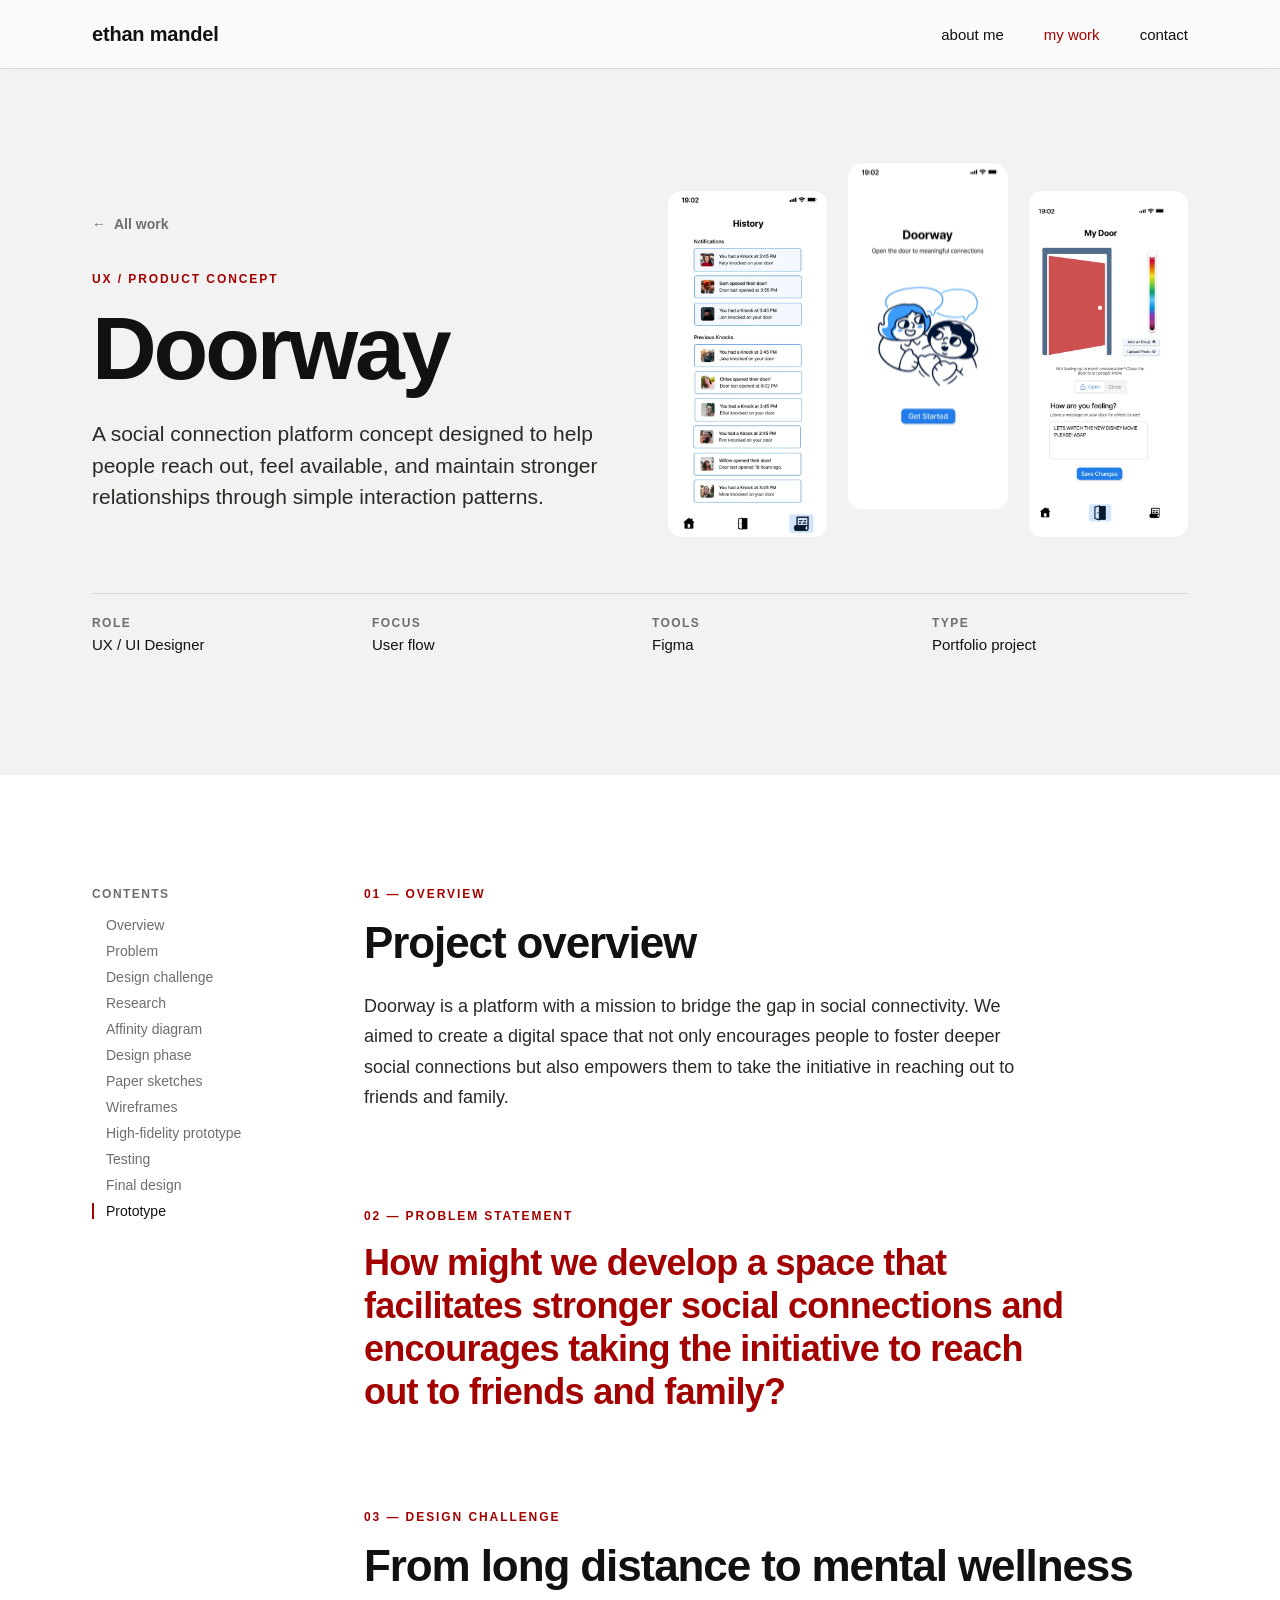
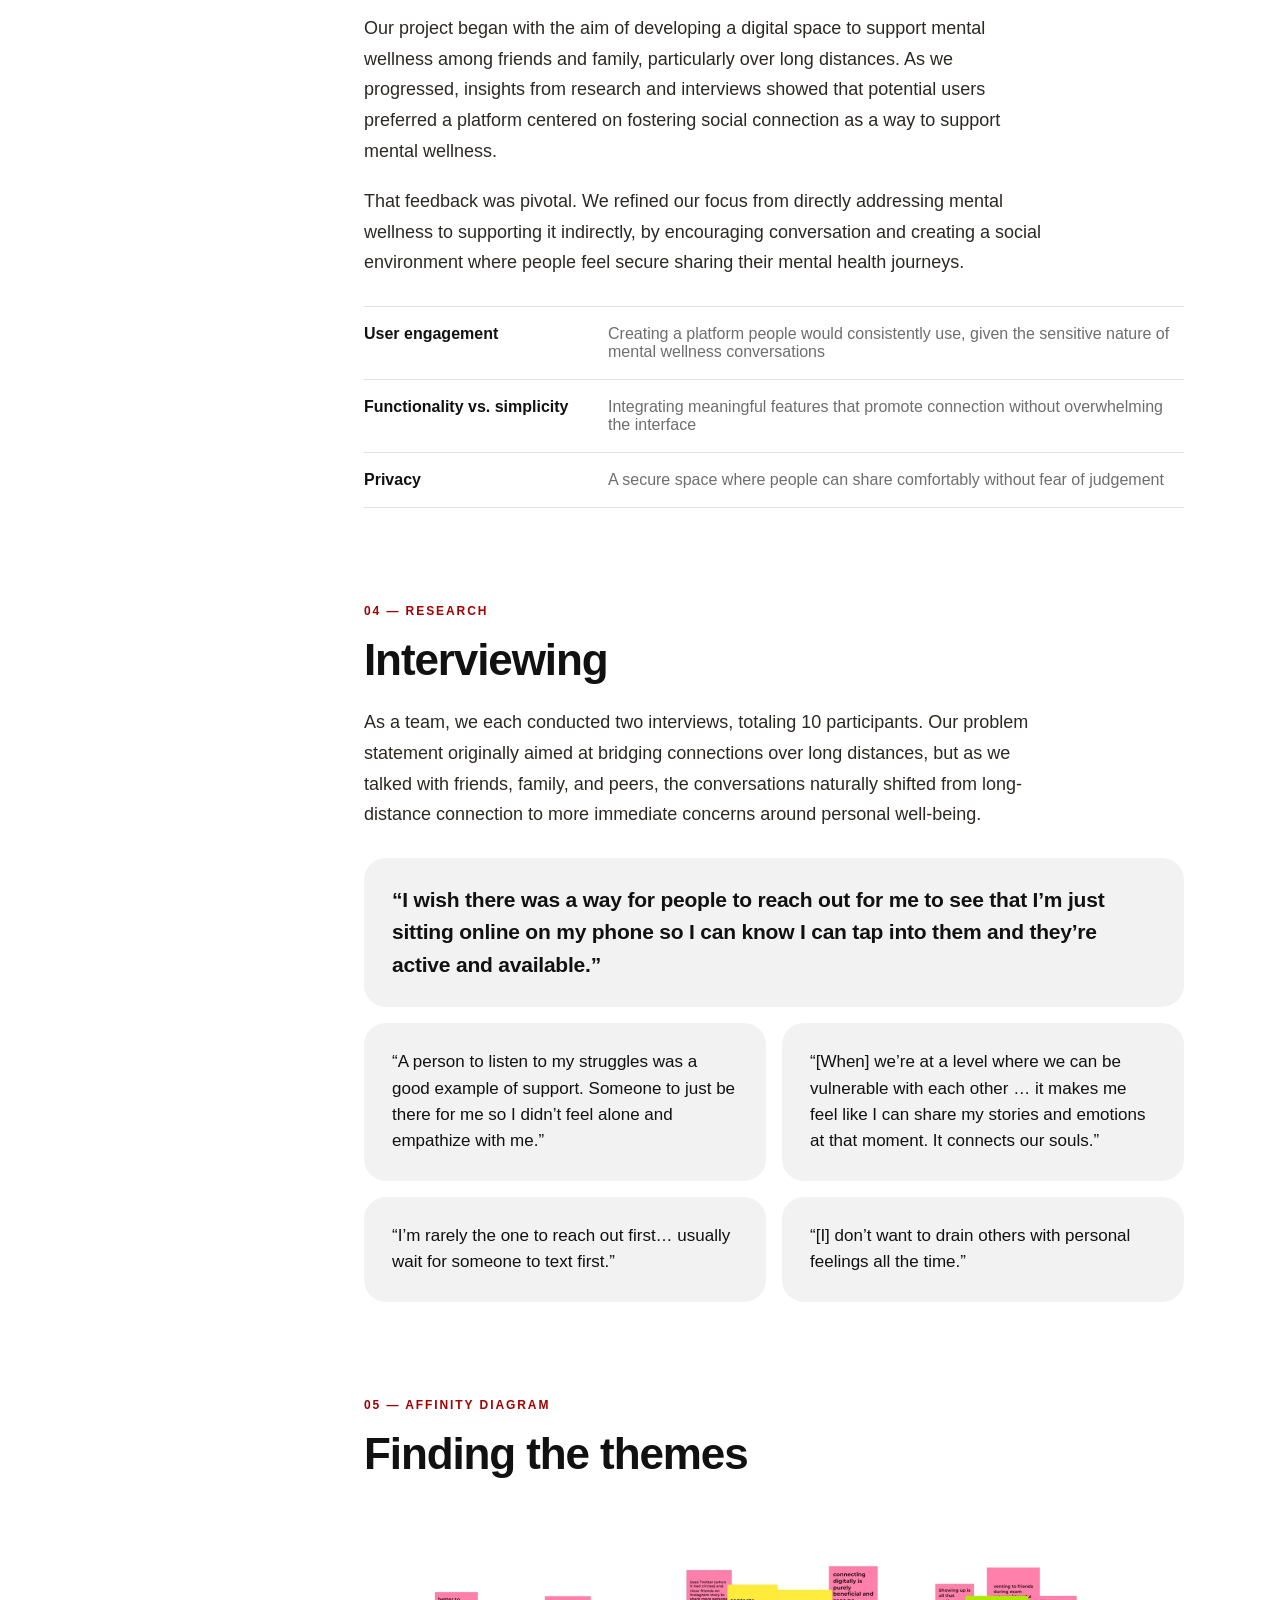
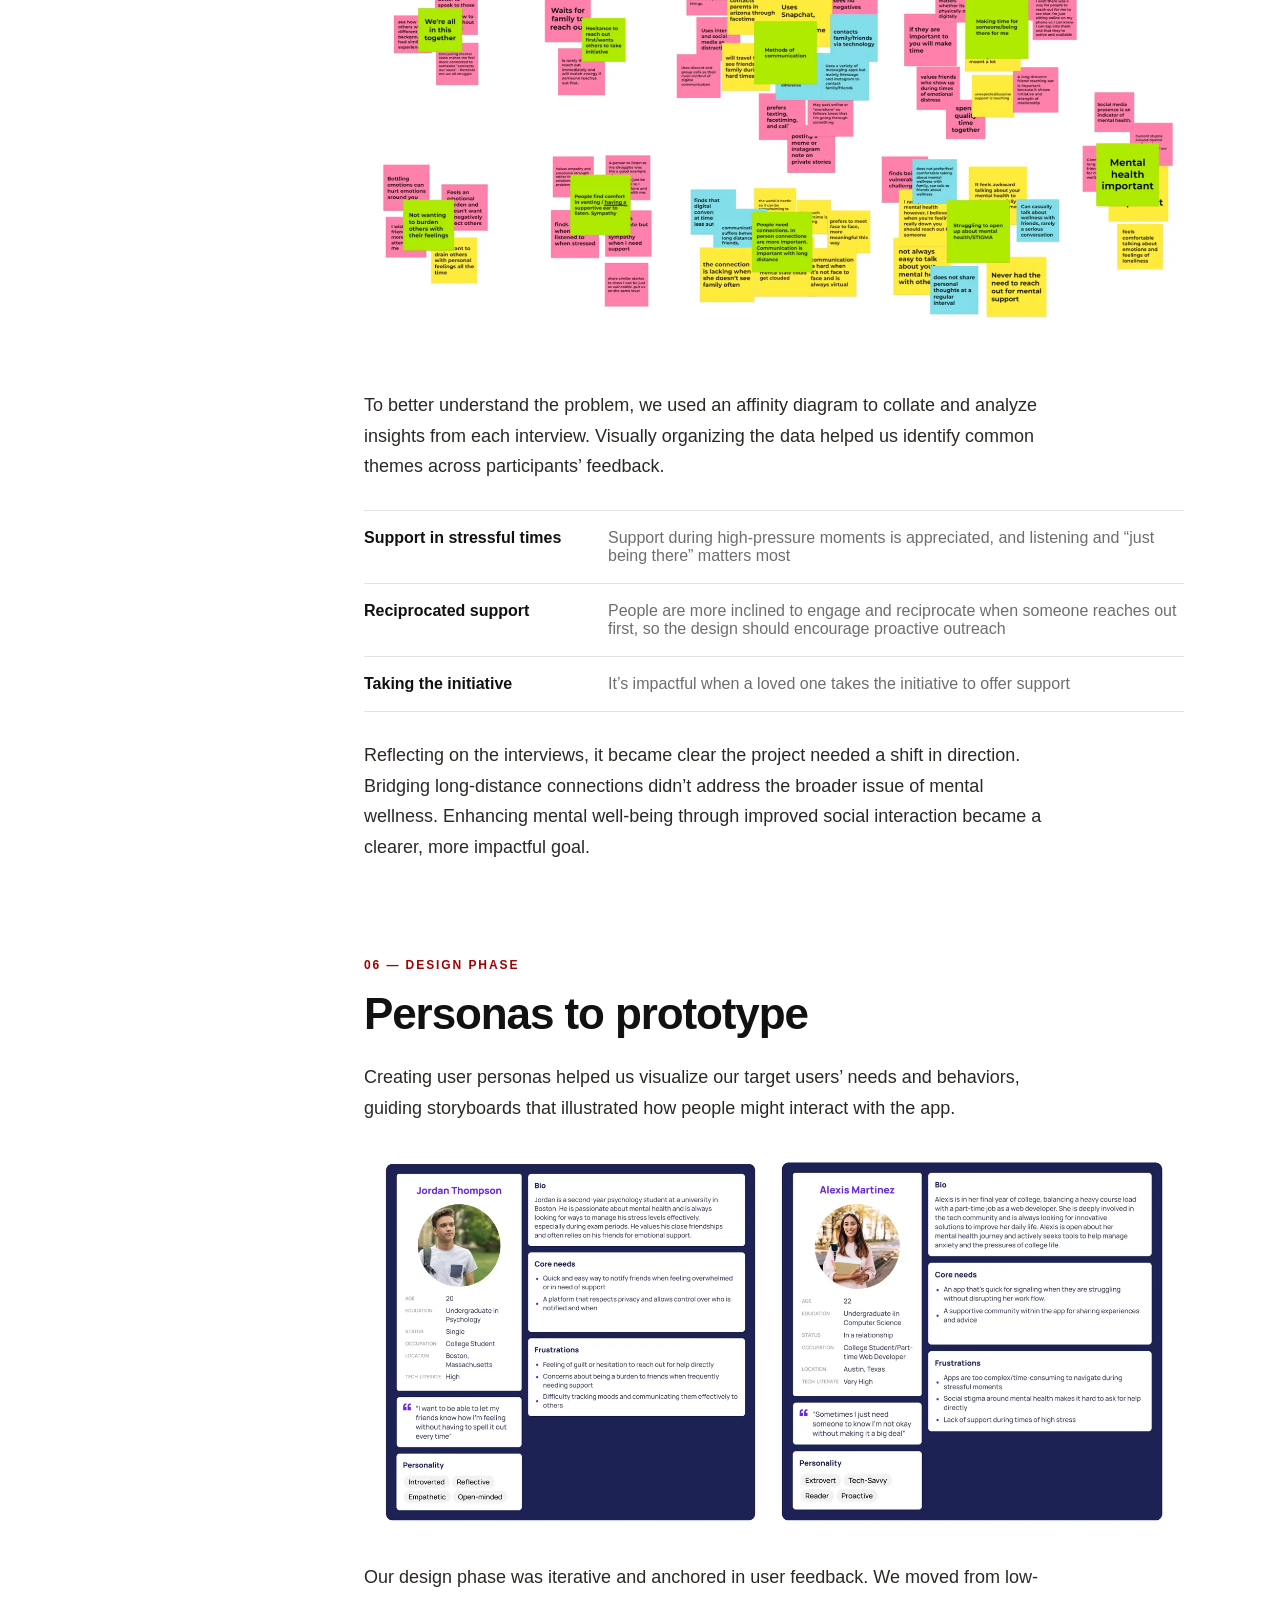
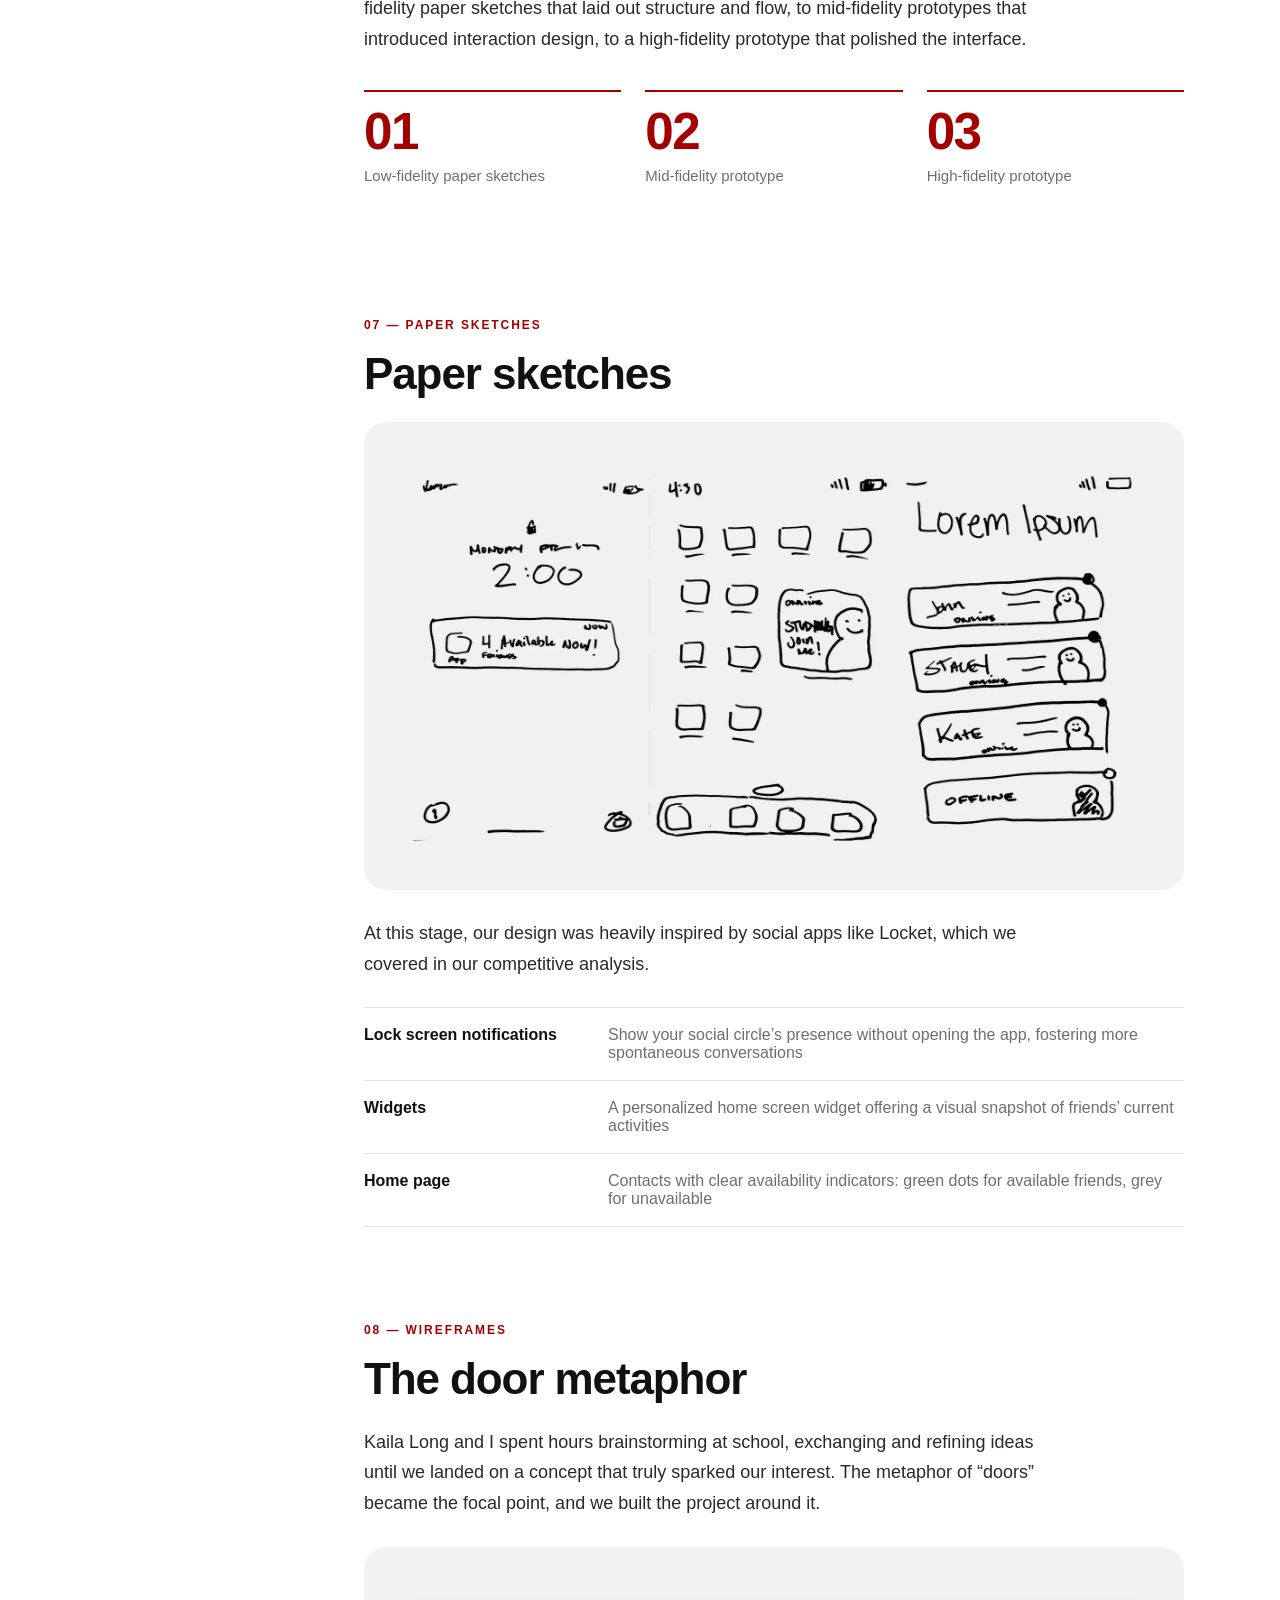
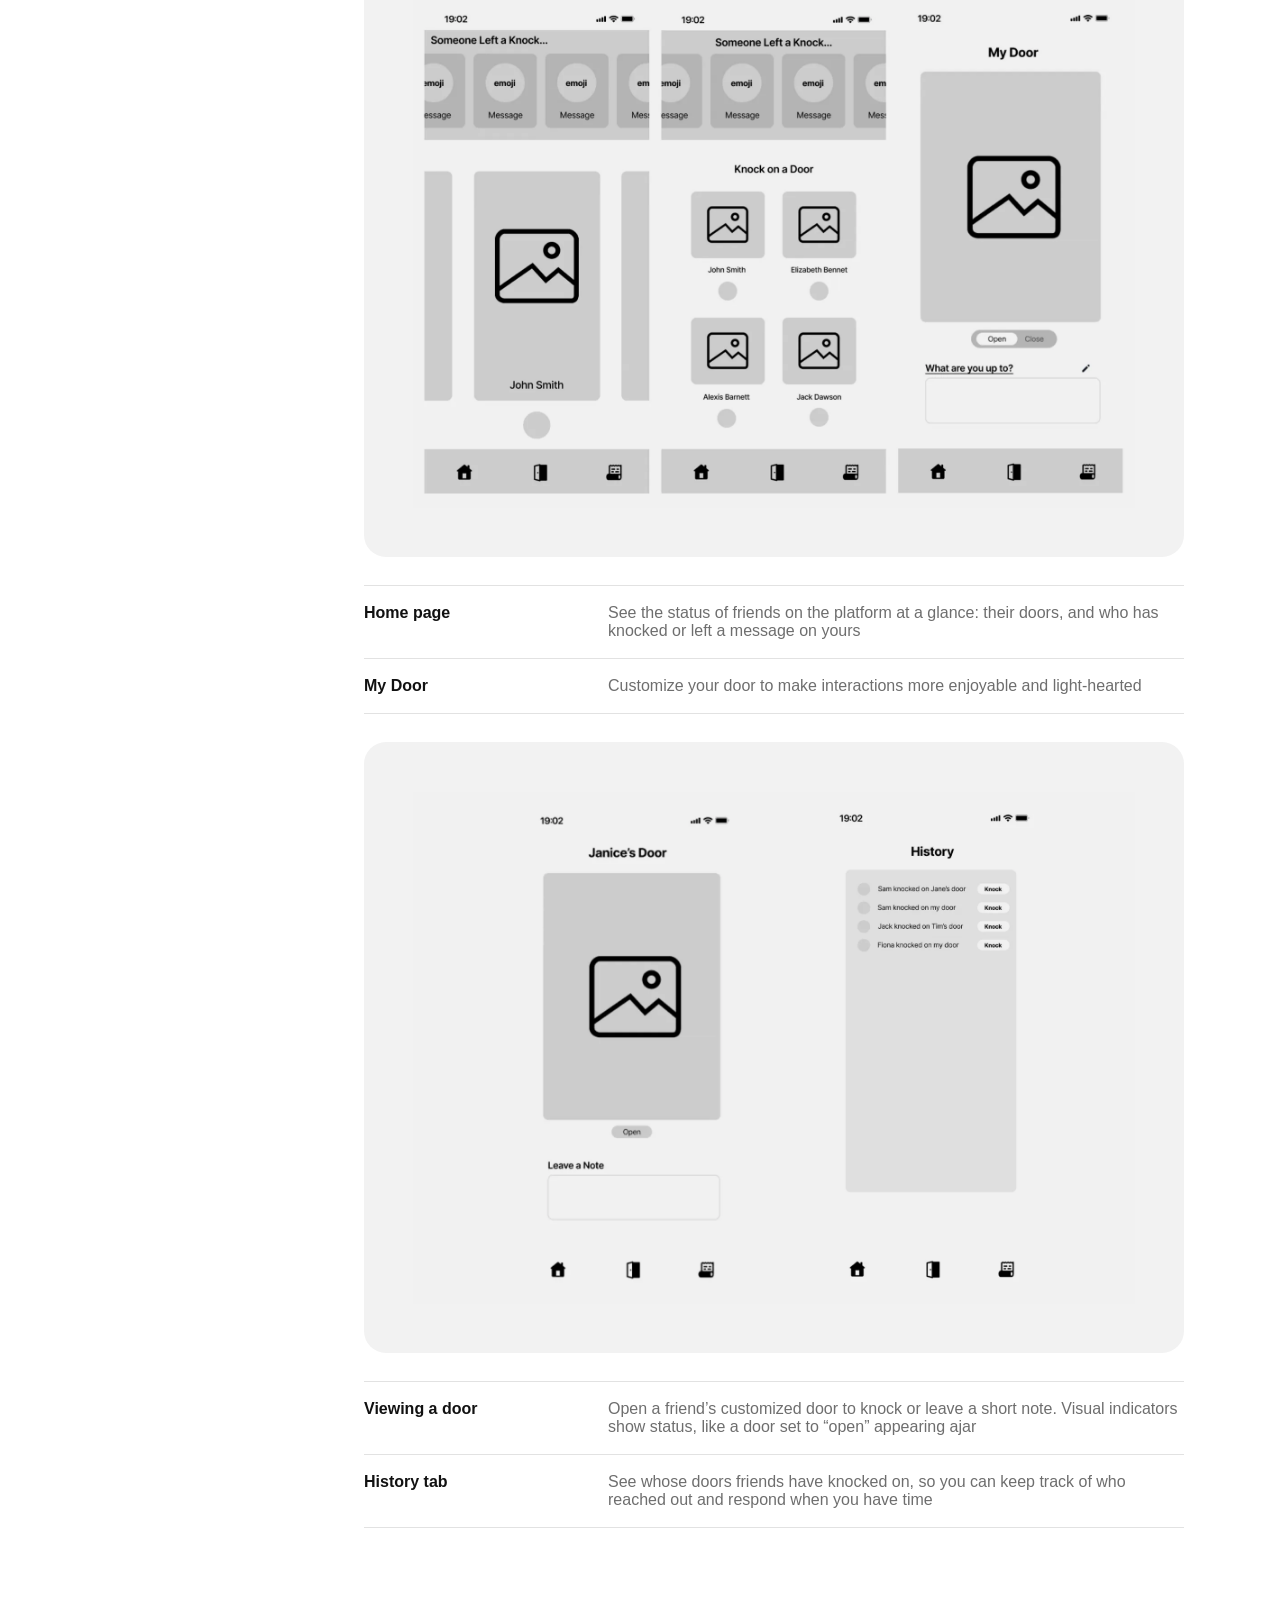
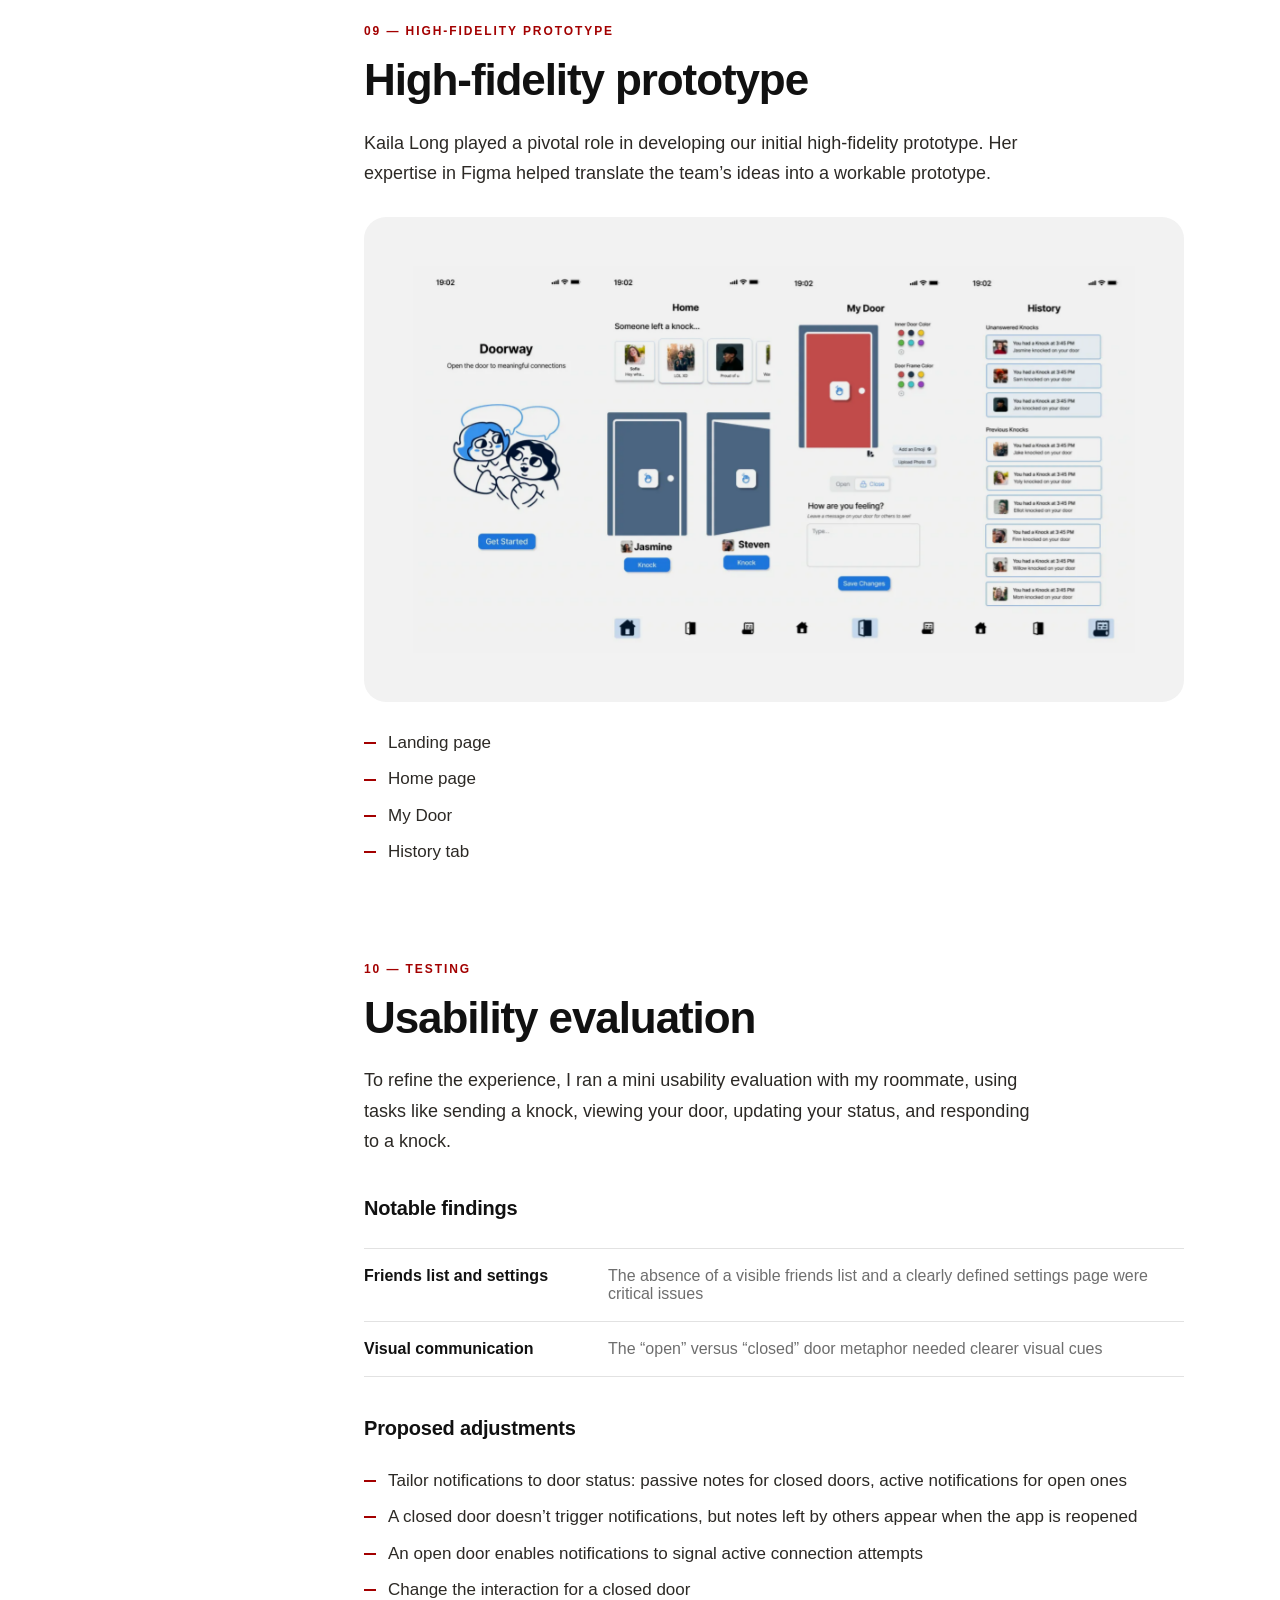
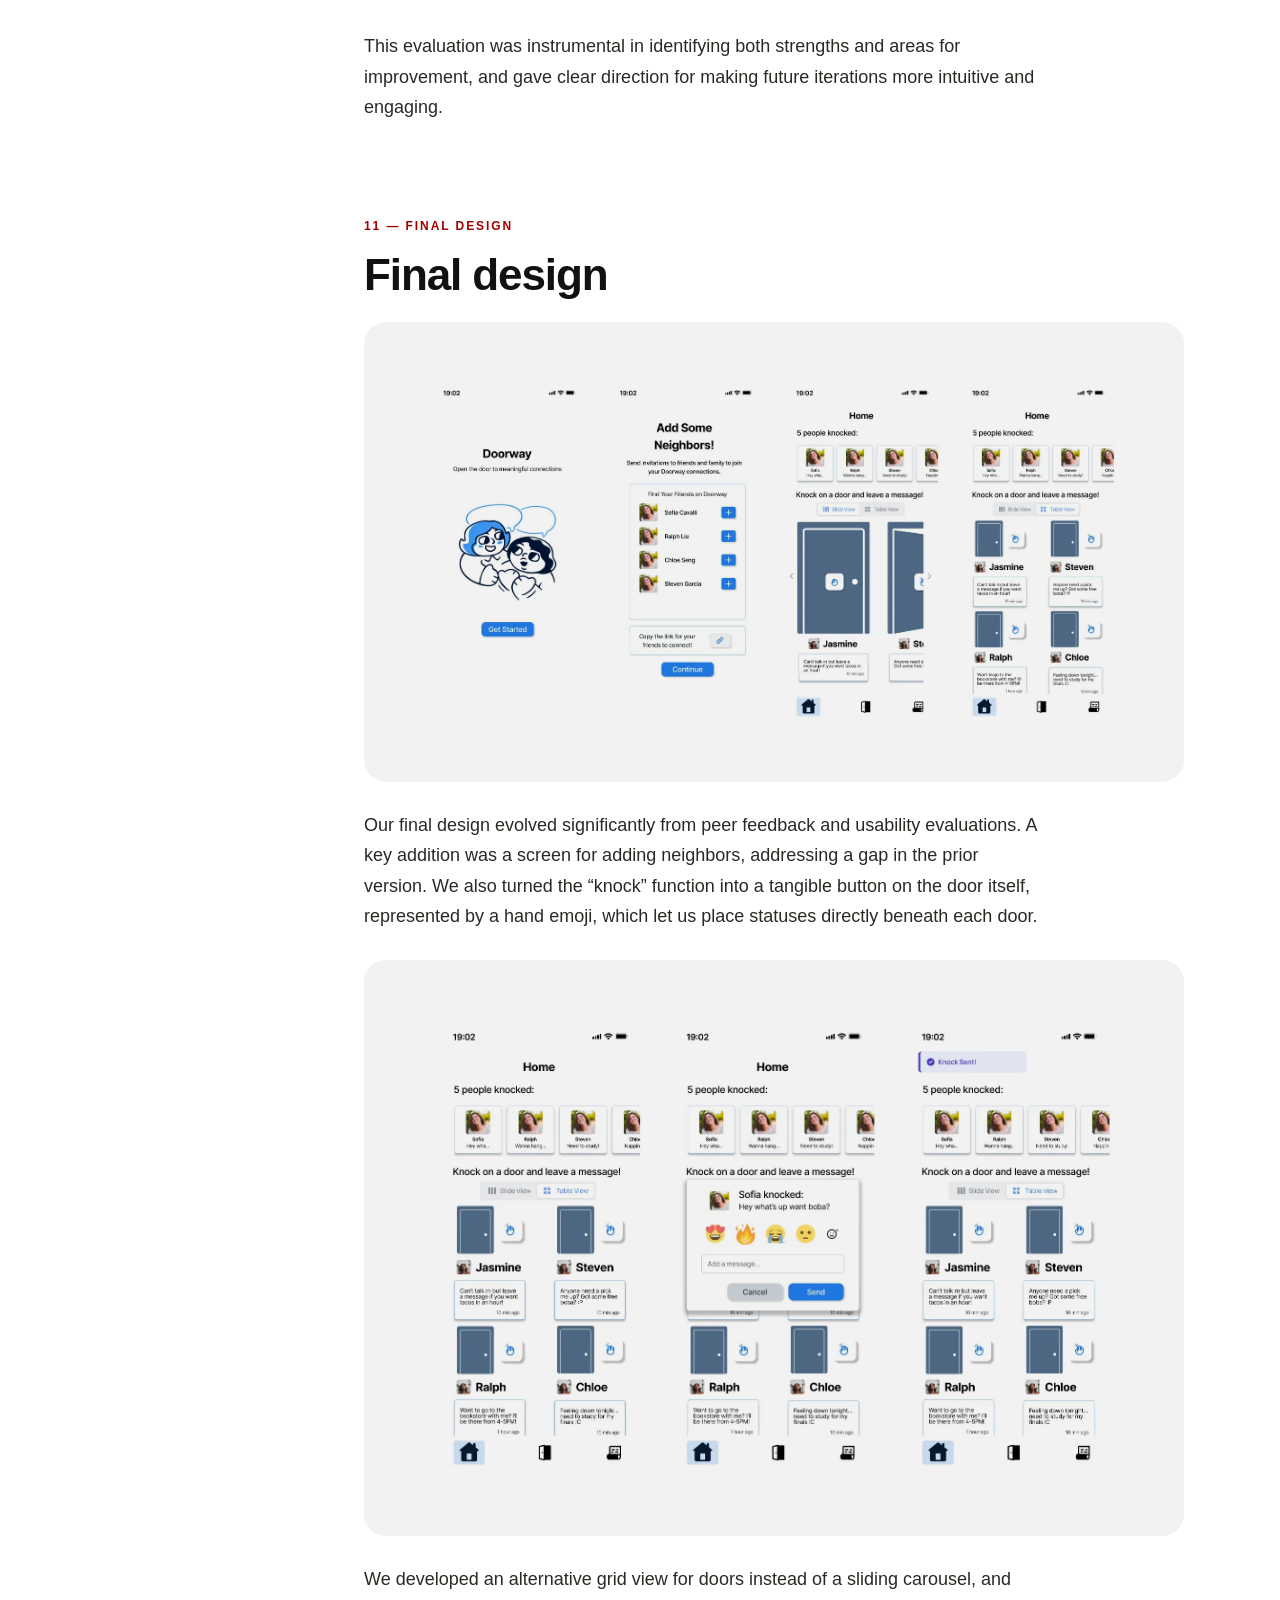
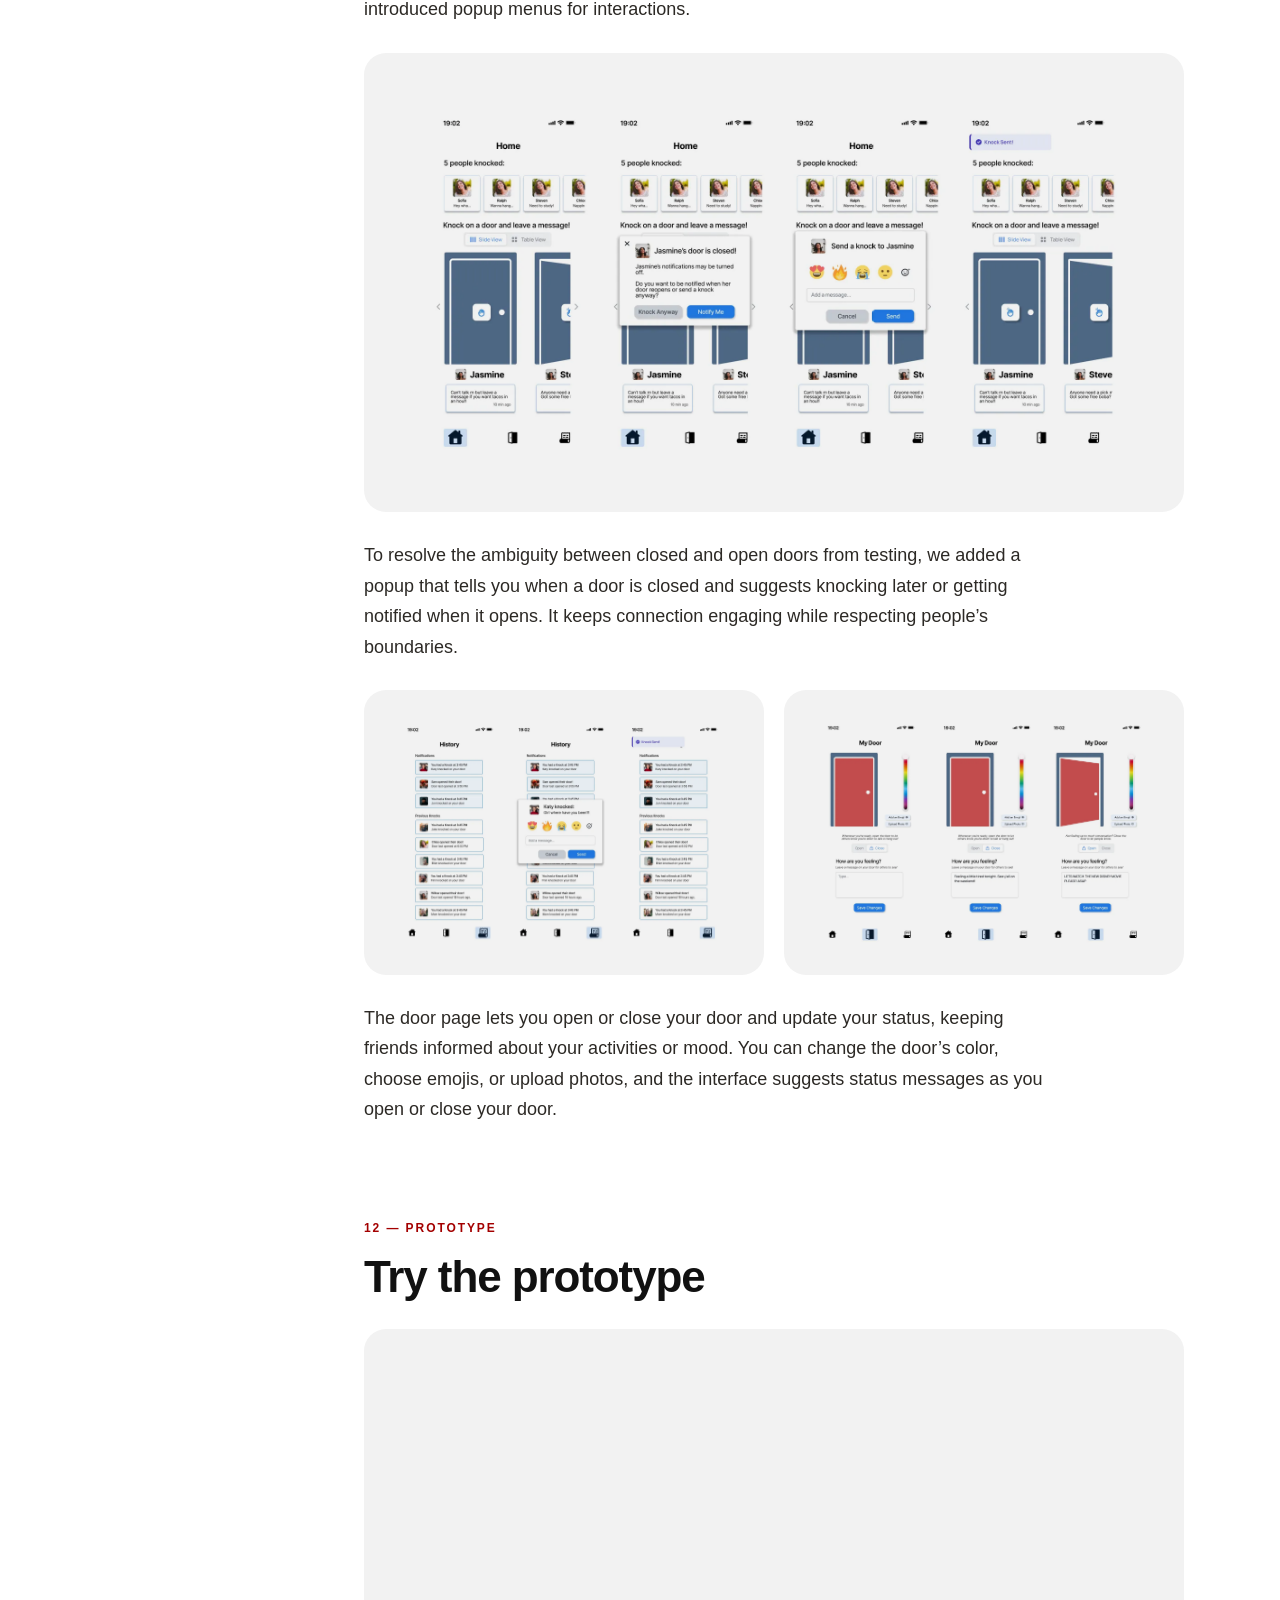
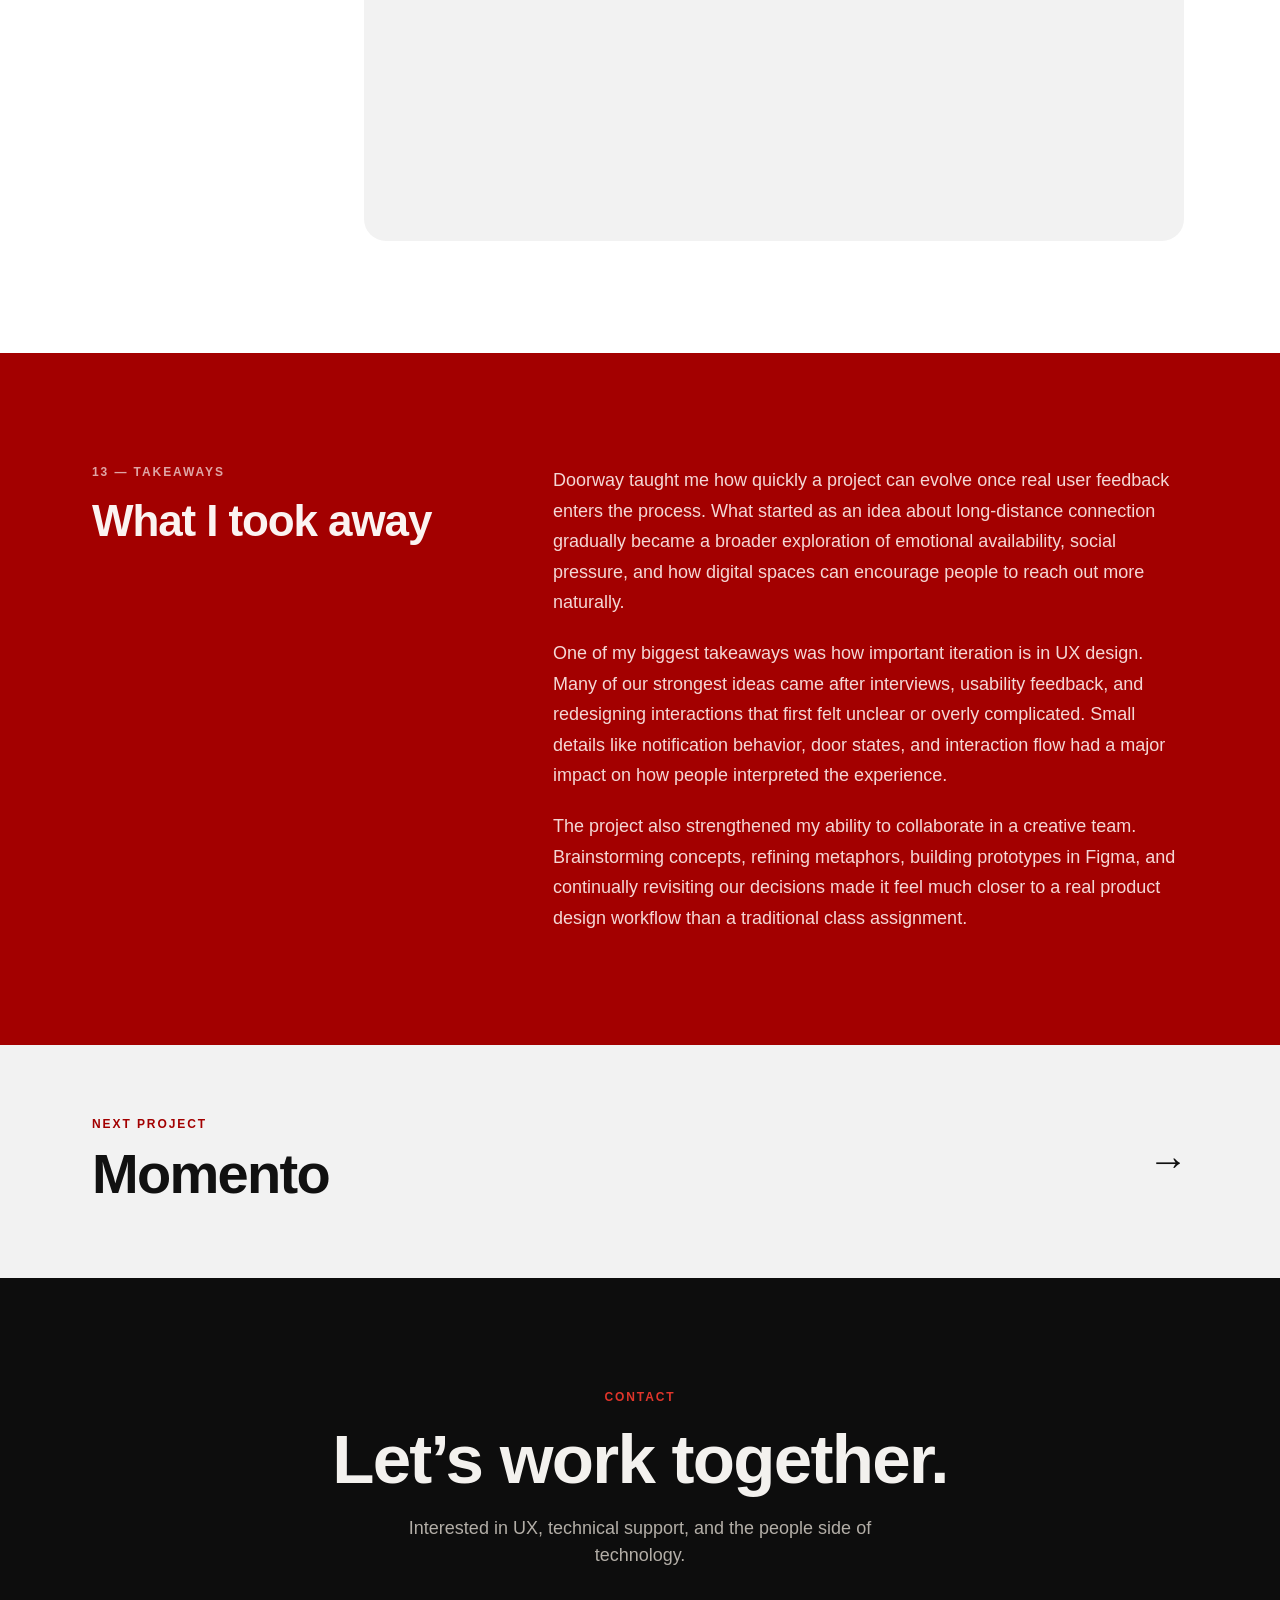
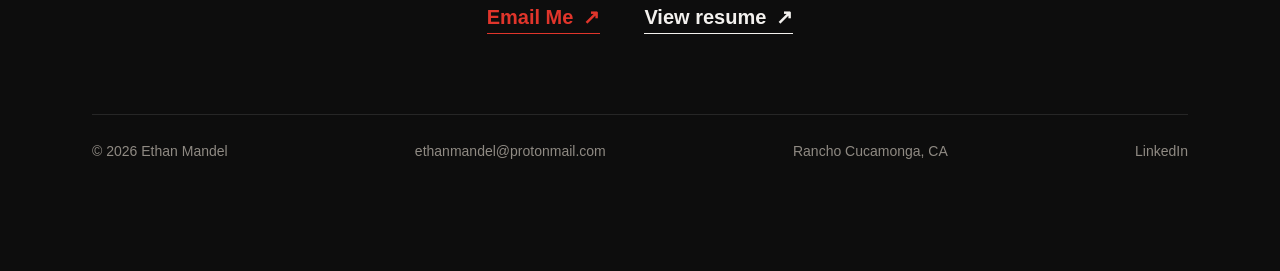
==== commit 5300b3de: "Add Momento: featured homepage card and case study - Featured full-width Momento card at the top of " ====
--- a/doorway.html
+++ b/doorway.html
@@ -10,7 +10,7 @@
   <meta property="og:image" content="https://mandelethan.com/images/home/og.jpg" />
   <link rel="icon" href="favicon.svg" type="image/svg+xml" />
   <link rel="stylesheet" href="css/site.css?v=2" />
-  <link rel="stylesheet" href="css/case-study.css?v=2" />
+  <link rel="stylesheet" href="css/case-study.css?v=3" />
 </head>
 <body>
 
@@ -283,11 +283,11 @@
 </section>
 
 <!-- NEXT PROJECT -->
-<a class="next" href="remembra.html">
+<a class="next" href="momento.html">
   <div class="wrap">
     <div>
       <p class="eyebrow">Next project</p>
-      <h2>Remembra</h2>
+      <h2>Momento</h2>
     </div>
     <span class="next__arrow" aria-hidden="true">→</span>
   </div>
--- a/css/case-study.css
+++ b/css/case-study.css
@@ -89,6 +89,28 @@
 .quotes blockquote { background: var(--silver); border-radius: 22px; padding: 26px 28px; font-size: 17px; line-height: 1.55; color: var(--ink); }
 .quotes blockquote:first-child { grid-column: 1 / -1; font-size: 21px; font-weight: 600; letter-spacing: -.01em; }
 
+/* Momento: hero prints, numbered steps, and screenshot placeholders */
+.hero-prints { position: relative; aspect-ratio: 1 / 1; }
+.hero-prints img {
+  position: absolute; top: 8%; width: 46%;
+  background: #fff; padding: 4% 4% 12%;
+  box-shadow: 0 1px 3px rgba(0,0,0,.08);
+  animation: rise .6s cubic-bezier(.3,1.12,.6,1) both;
+}
+.hero-prints img:nth-child(1) { left: 4%; transform: rotate(-6deg); }
+.hero-prints img:nth-child(2) { right: 4%; top: 12%; transform: rotate(5deg); animation-delay: .08s; }
+.steps { display: grid; grid-template-columns: repeat(4, 1fr); gap: 24px; }
+.steps div { border-top: 2px solid var(--red); padding-top: 14px; }
+.steps b { display: block; font-size: 13px; letter-spacing: .14em; color: var(--red); margin-bottom: 10px; }
+.steps h3 { font-size: 19px; font-weight: 700; margin-bottom: 6px; }
+.steps p { font-size: 15px; line-height: 1.55; color: var(--body); }
+/* stand-in until a screenshot is supplied; swap the div for an <img> inside .media */
+.media--todo {
+  aspect-ratio: 16 / 10; display: grid; place-items: center; text-align: center;
+  border: 1.5px dashed rgba(17,17,17,.18); color: var(--muted); font-size: 14px; line-height: 1.5;
+}
+.media--todo b { display: block; color: var(--ink); font-size: 15px; margin-bottom: 2px; }
+
 /* TAKEAWAYS: red, like the About section on the homepage */
 .takeaways { background: var(--red); color: #fbf3f1; }
 .takeaways .eyebrow { color: rgba(255,255,255,.65); }
@@ -121,12 +143,14 @@
   .cs-content { gap: 72px; }
   .prose { font-size: 17px; }
   .stats, .features, .gallery--2, .gallery--3, .paths, .quotes { grid-template-columns: 1fr; }
+  .steps { grid-template-columns: 1fr 1fr; gap: 28px 20px; }
+  .hero-prints { width: 100%; max-width: 320px; margin: 36px auto 0; }
   .quotes blockquote:first-child { font-size: 18px; }
   .rows div { grid-template-columns: 1fr; gap: 4px; }
   .takeaways .wrap { grid-template-columns: 1fr; gap: 24px; }
   .next .wrap { padding-top: 48px; padding-bottom: 48px; }
 }
 @media (prefers-reduced-motion: reduce) {
-  .lineup img { animation: none; }
+  .lineup img, .hero-prints img { animation: none; }
   .next__arrow { transition: none; }
 }
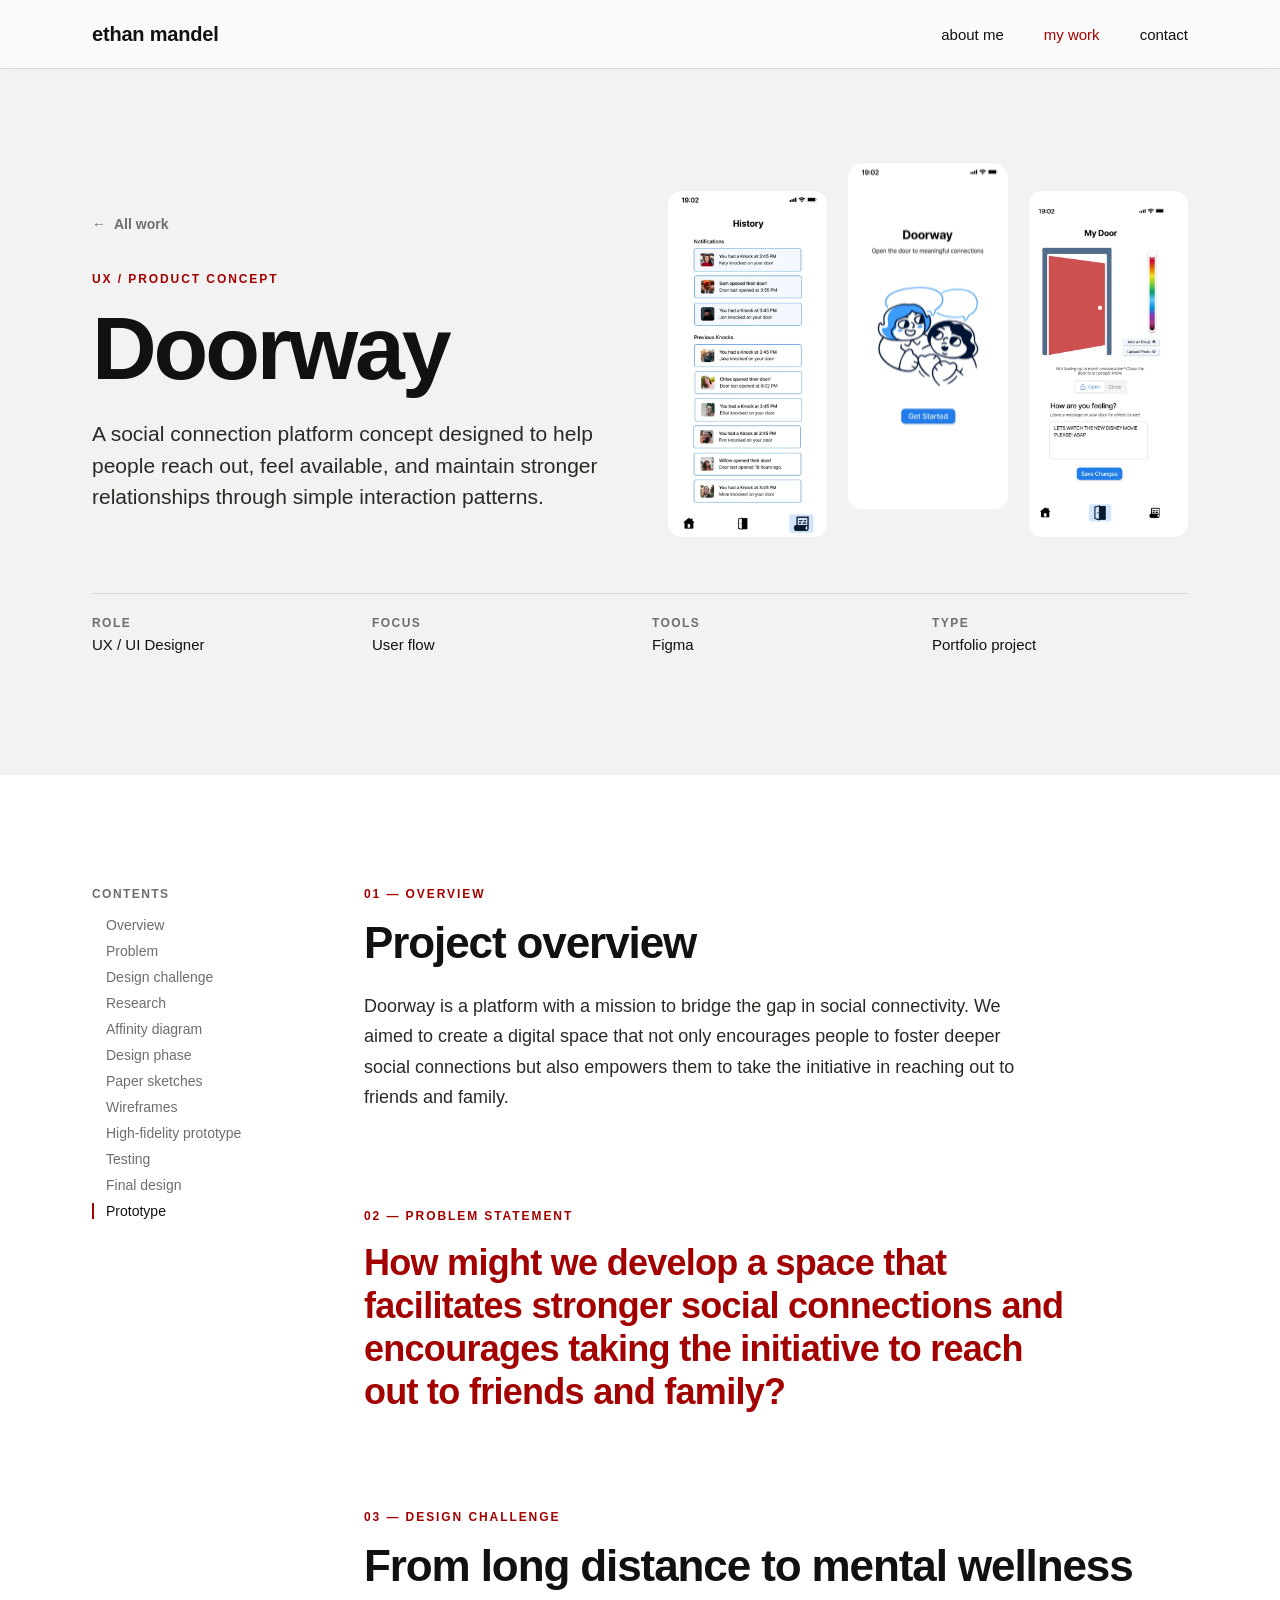
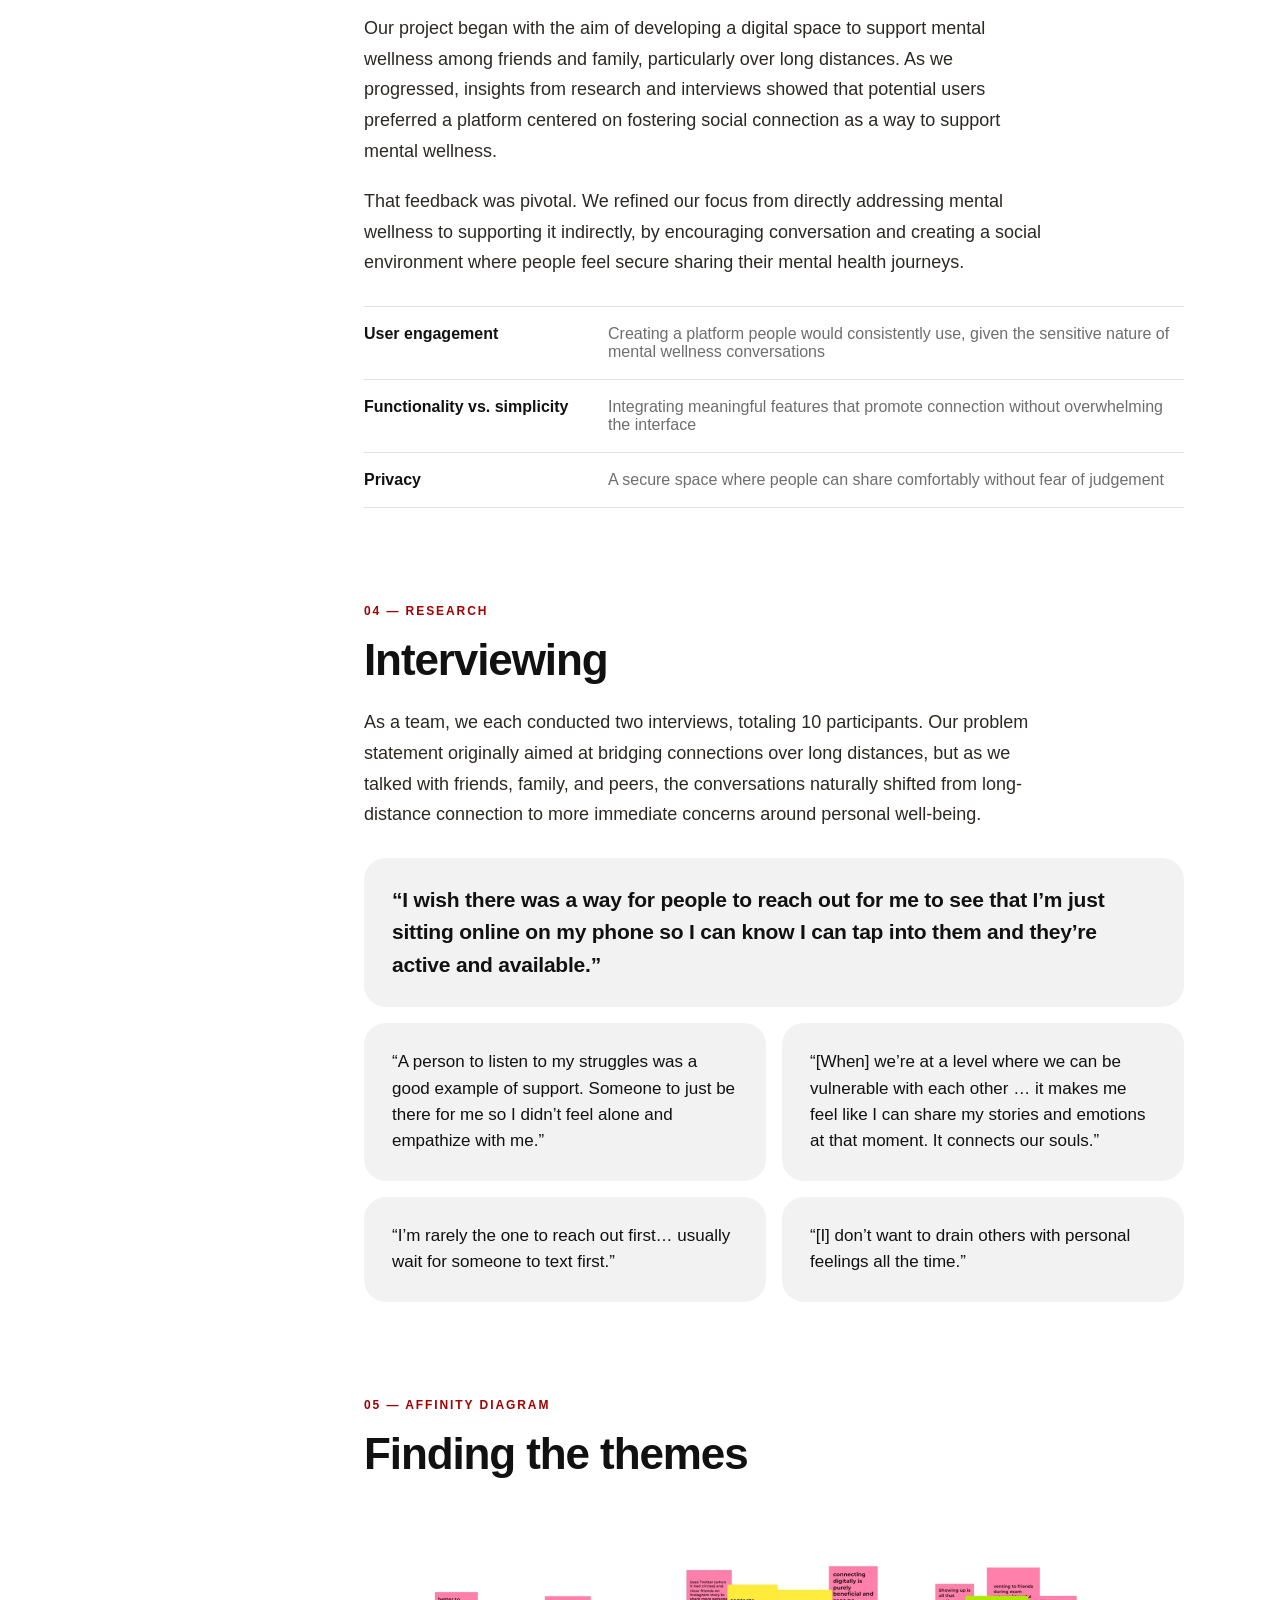
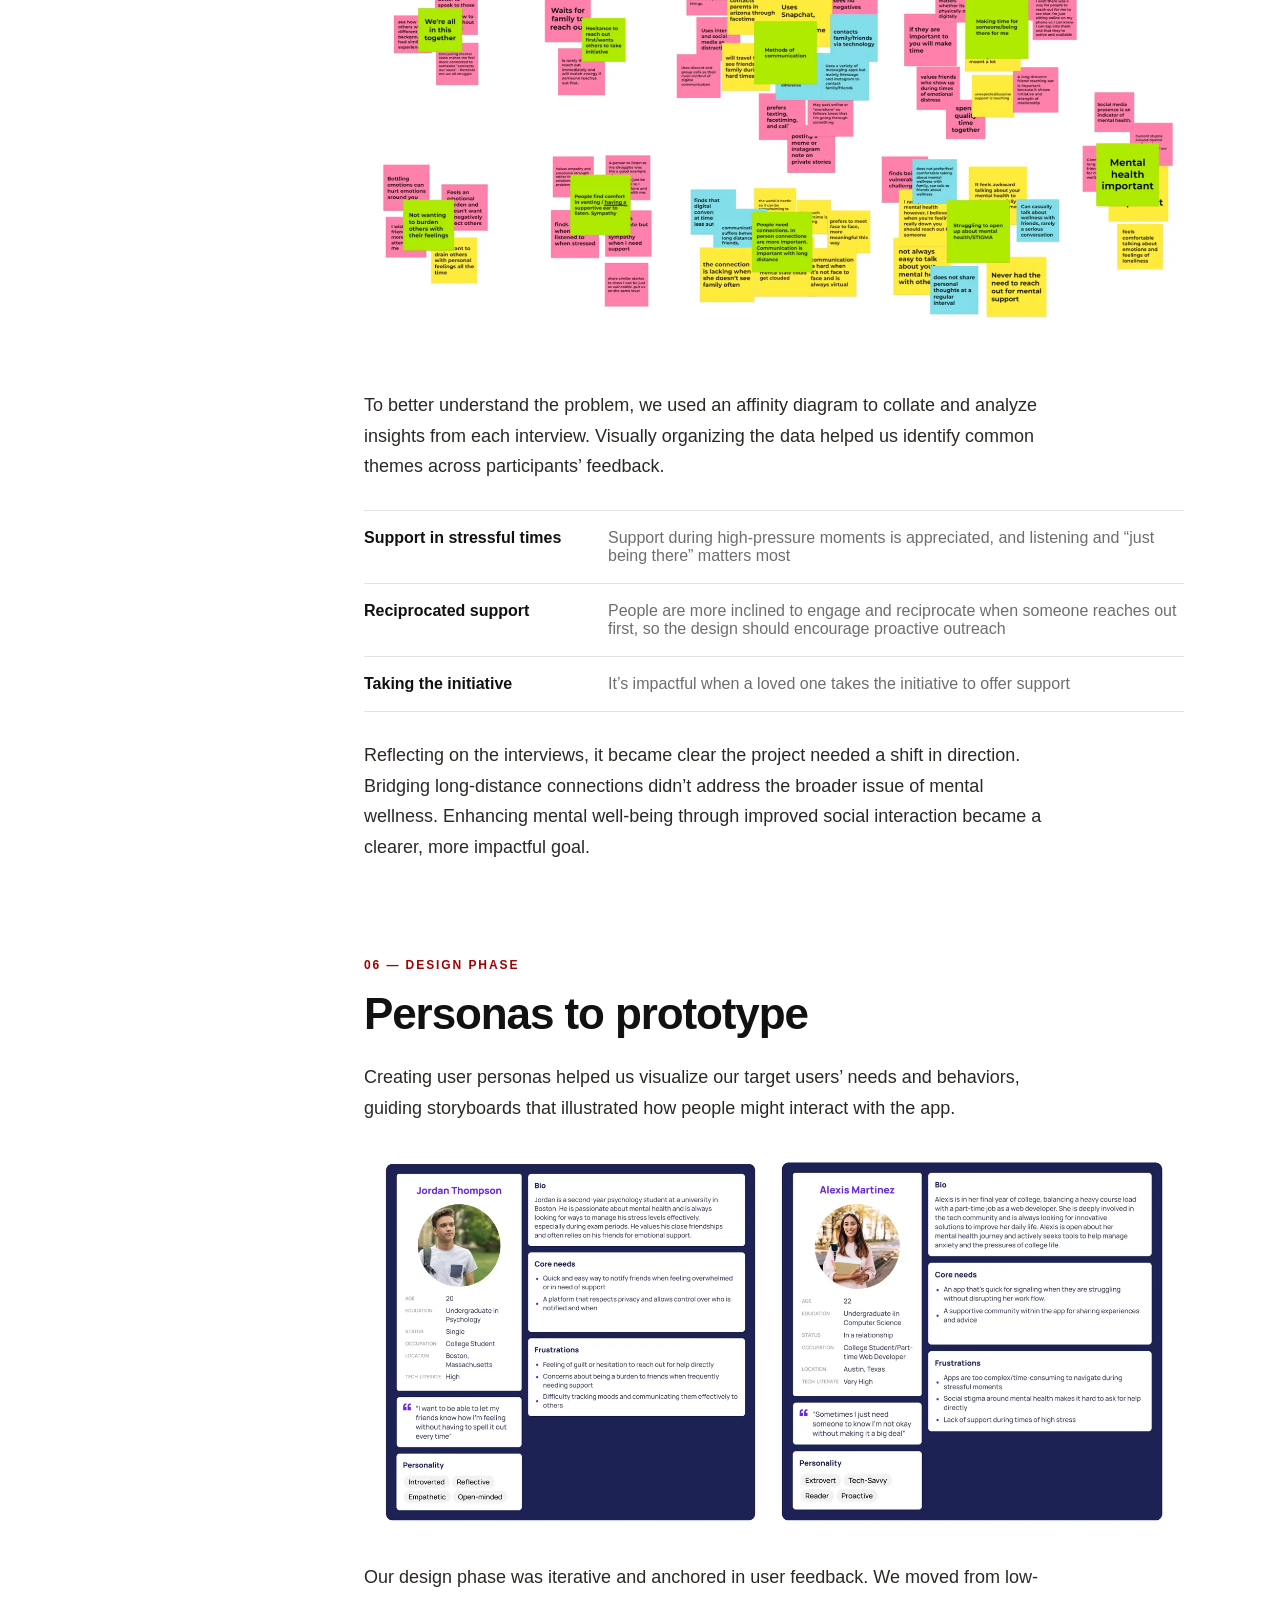
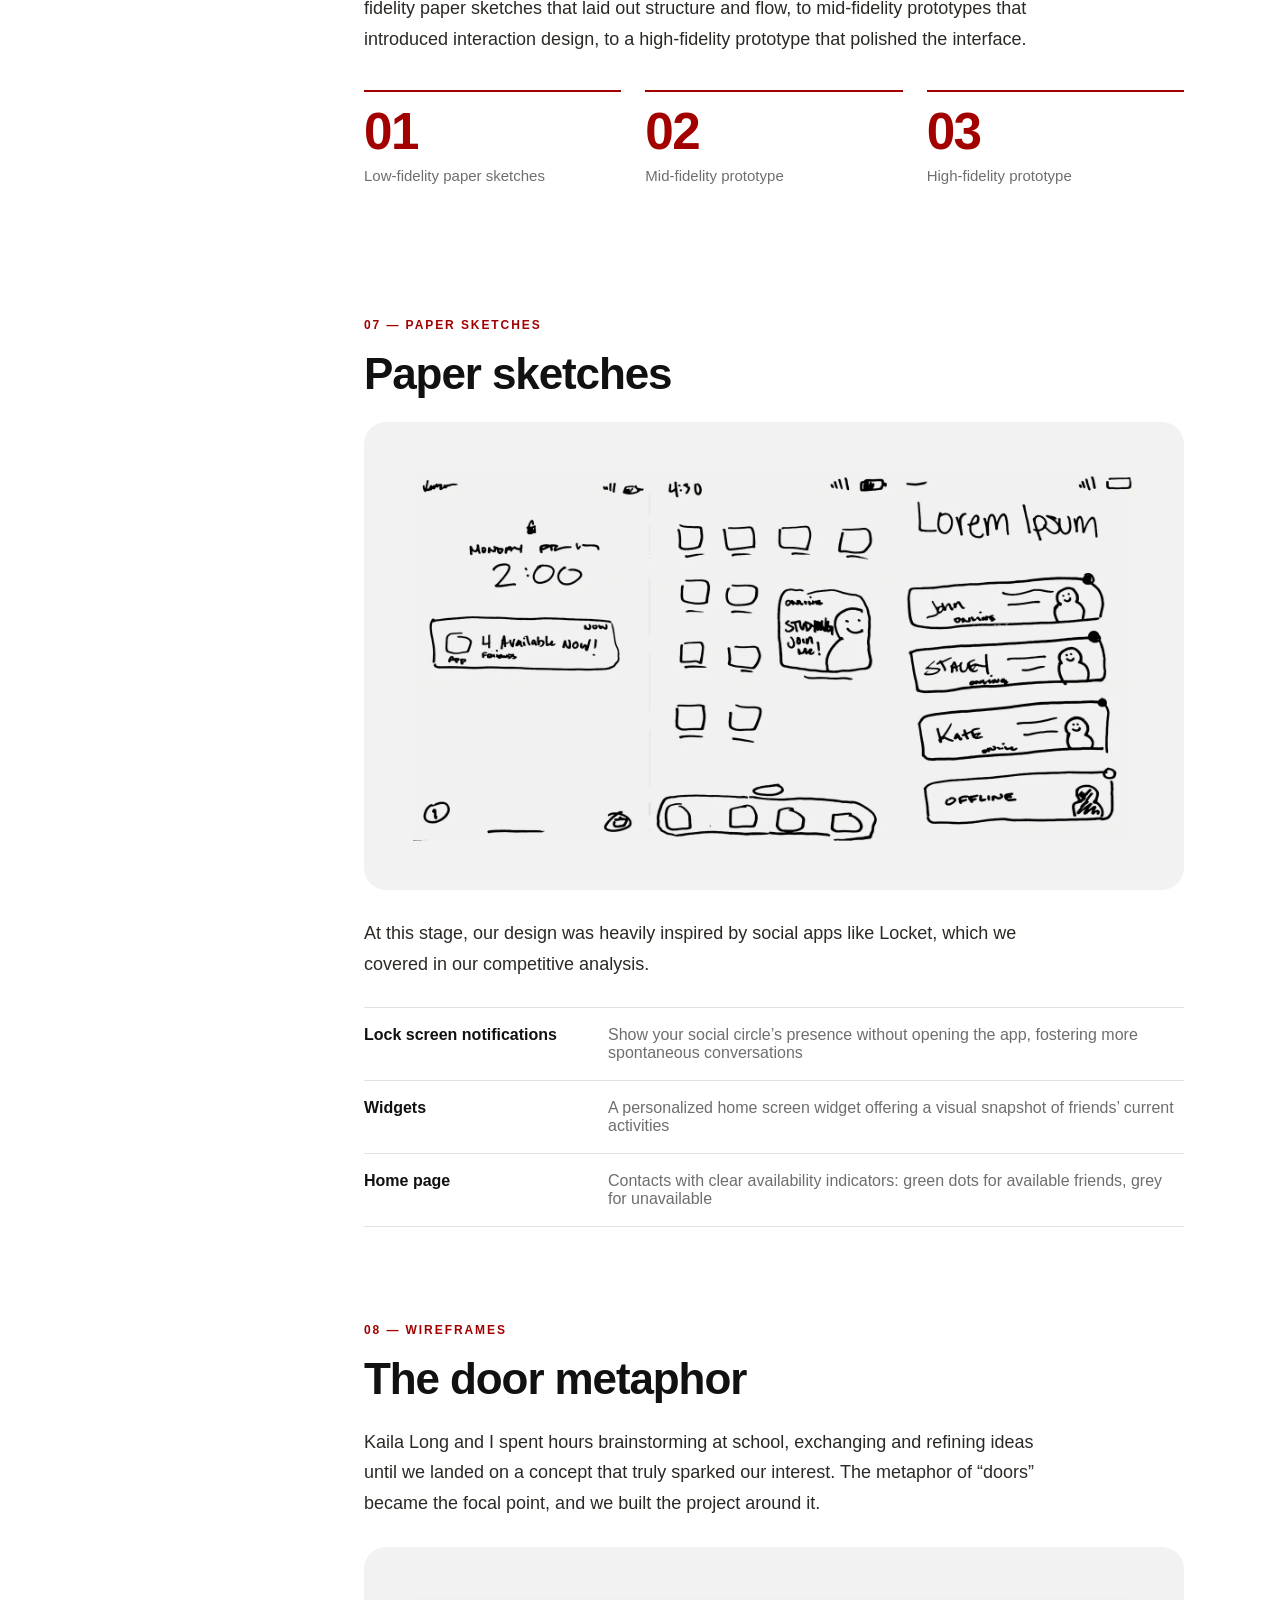
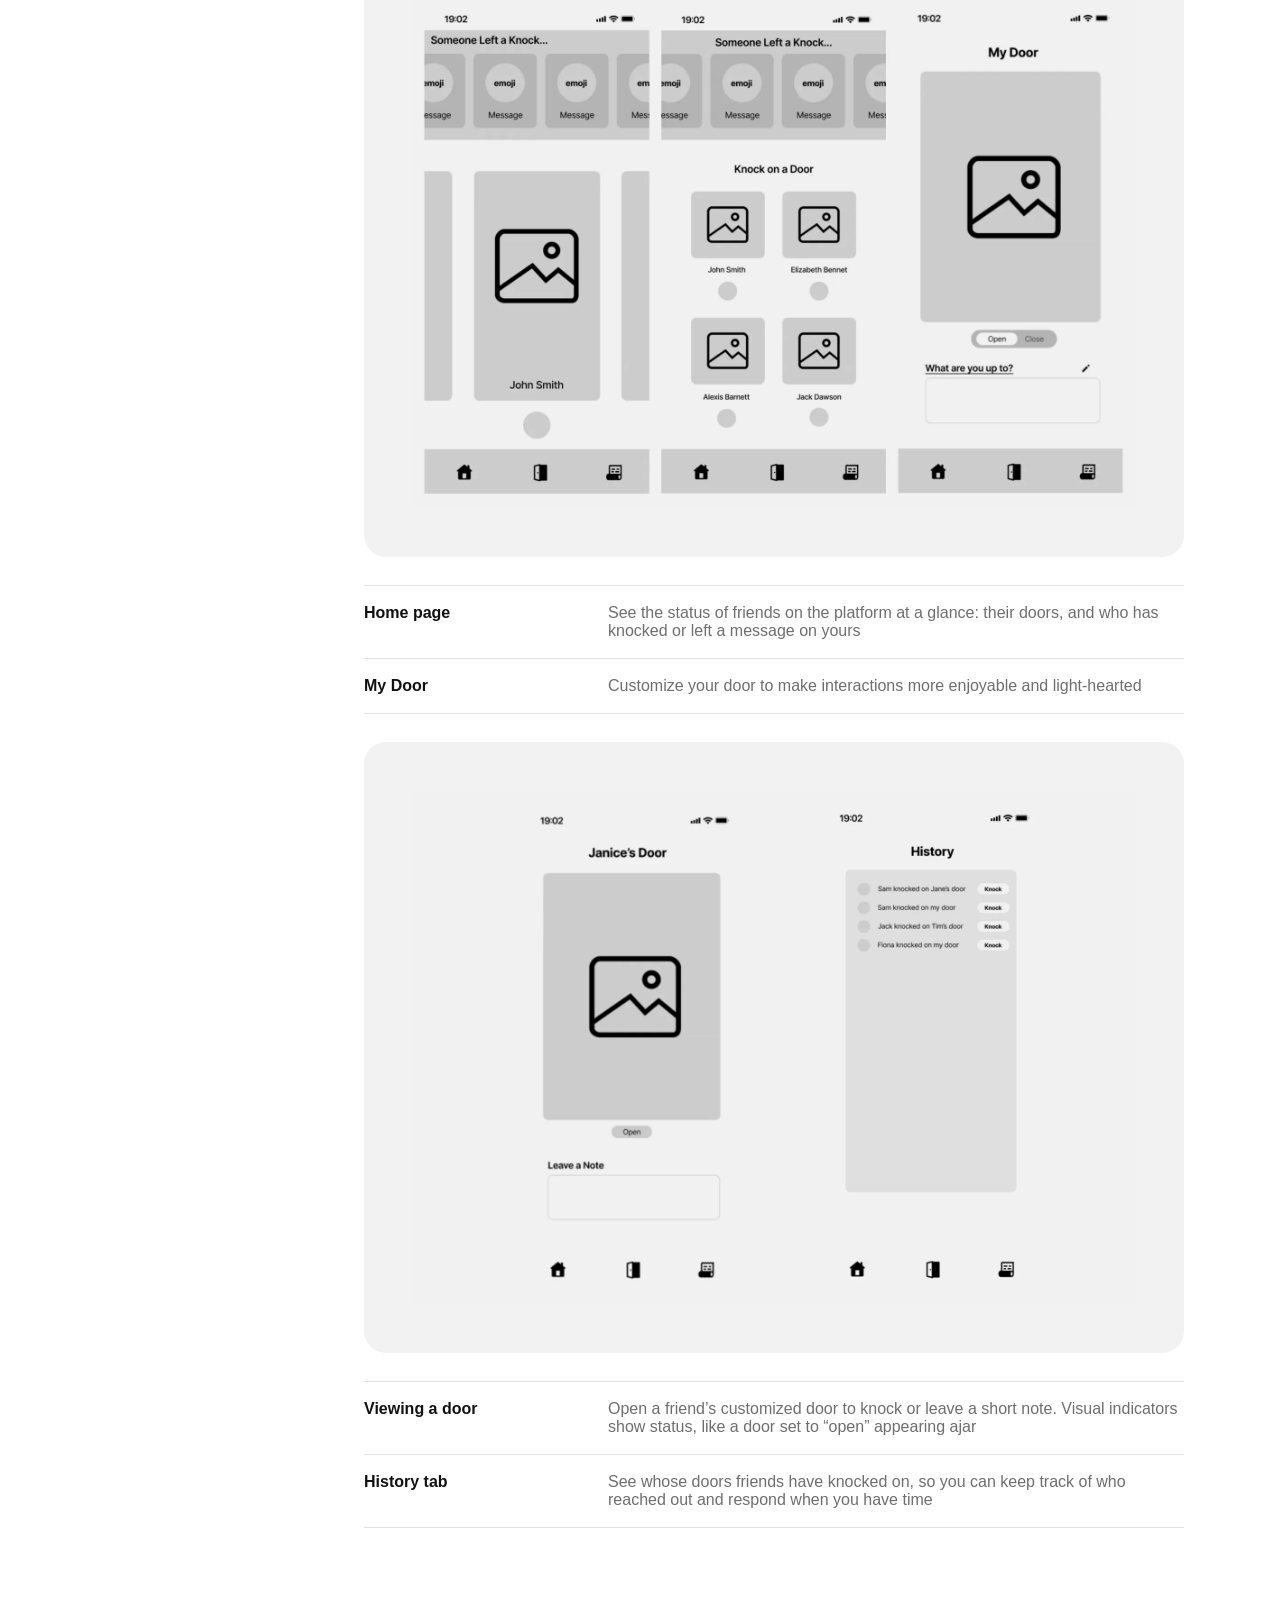
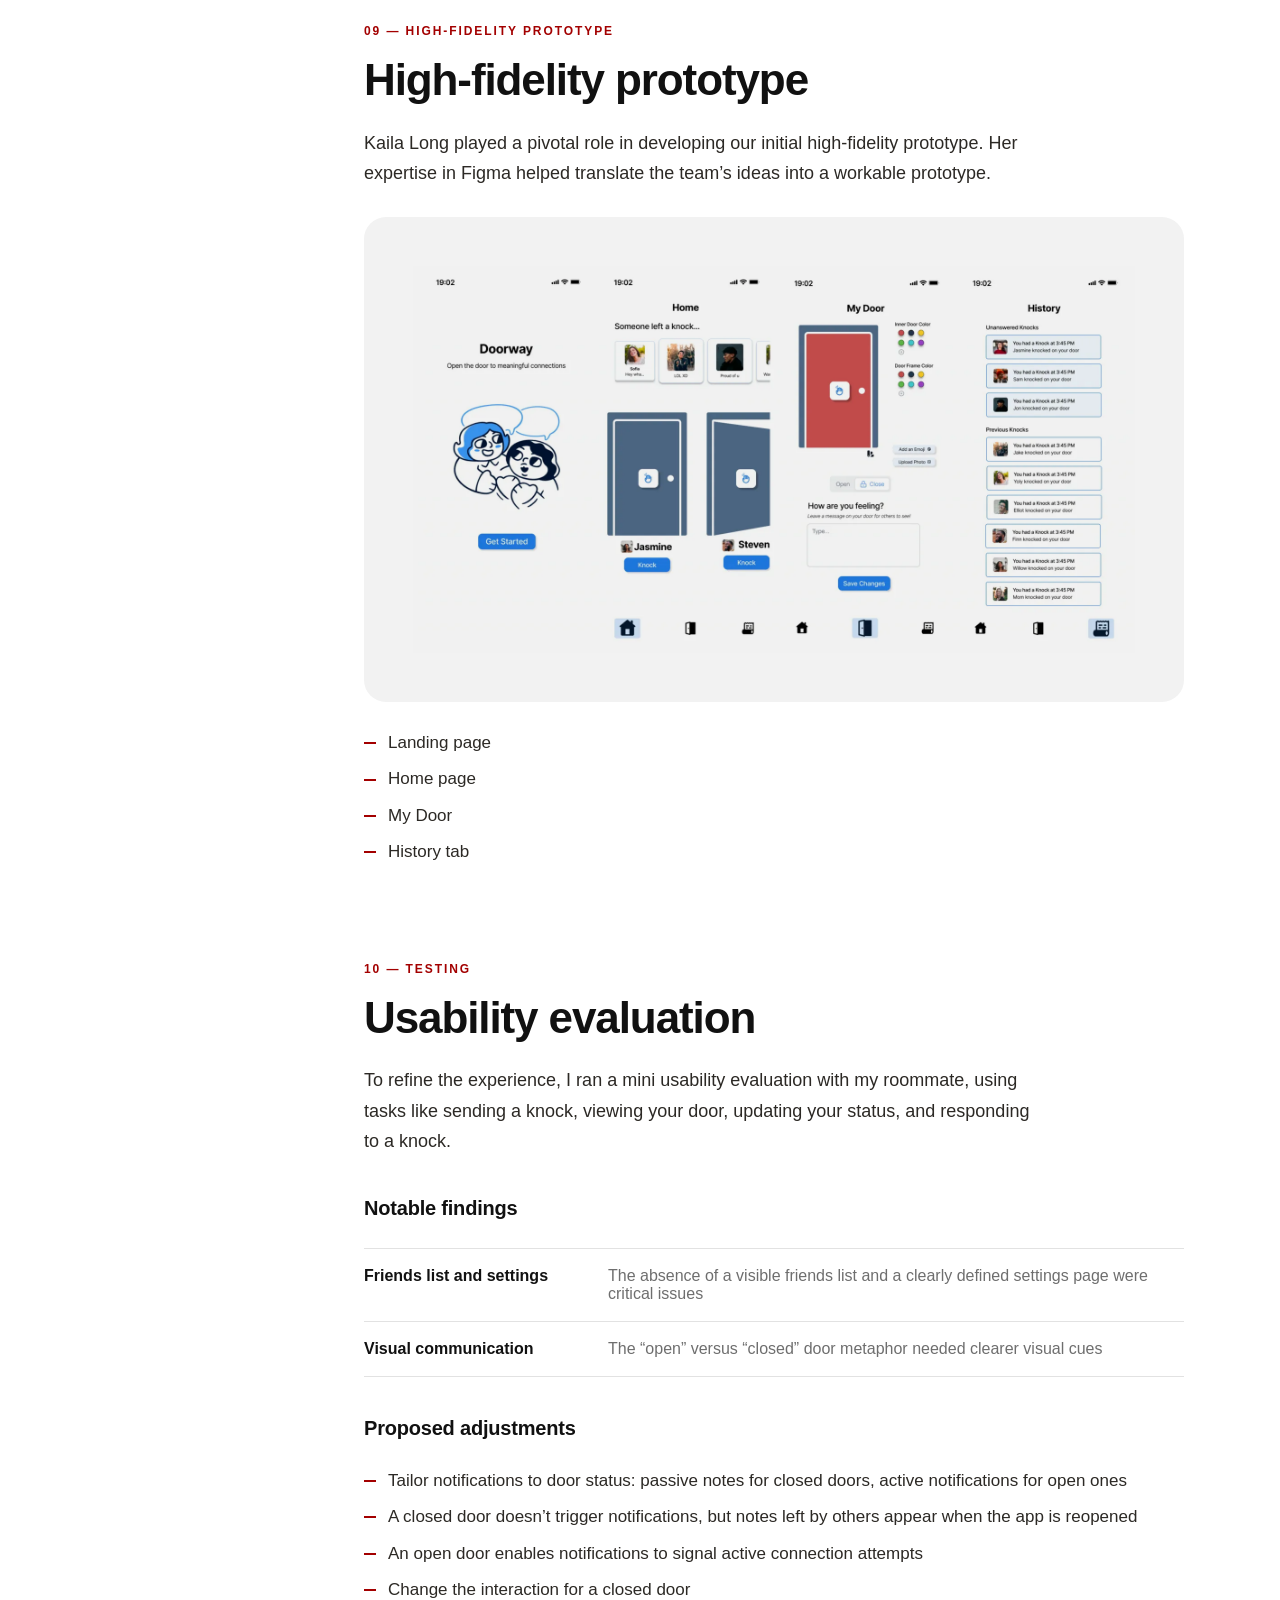
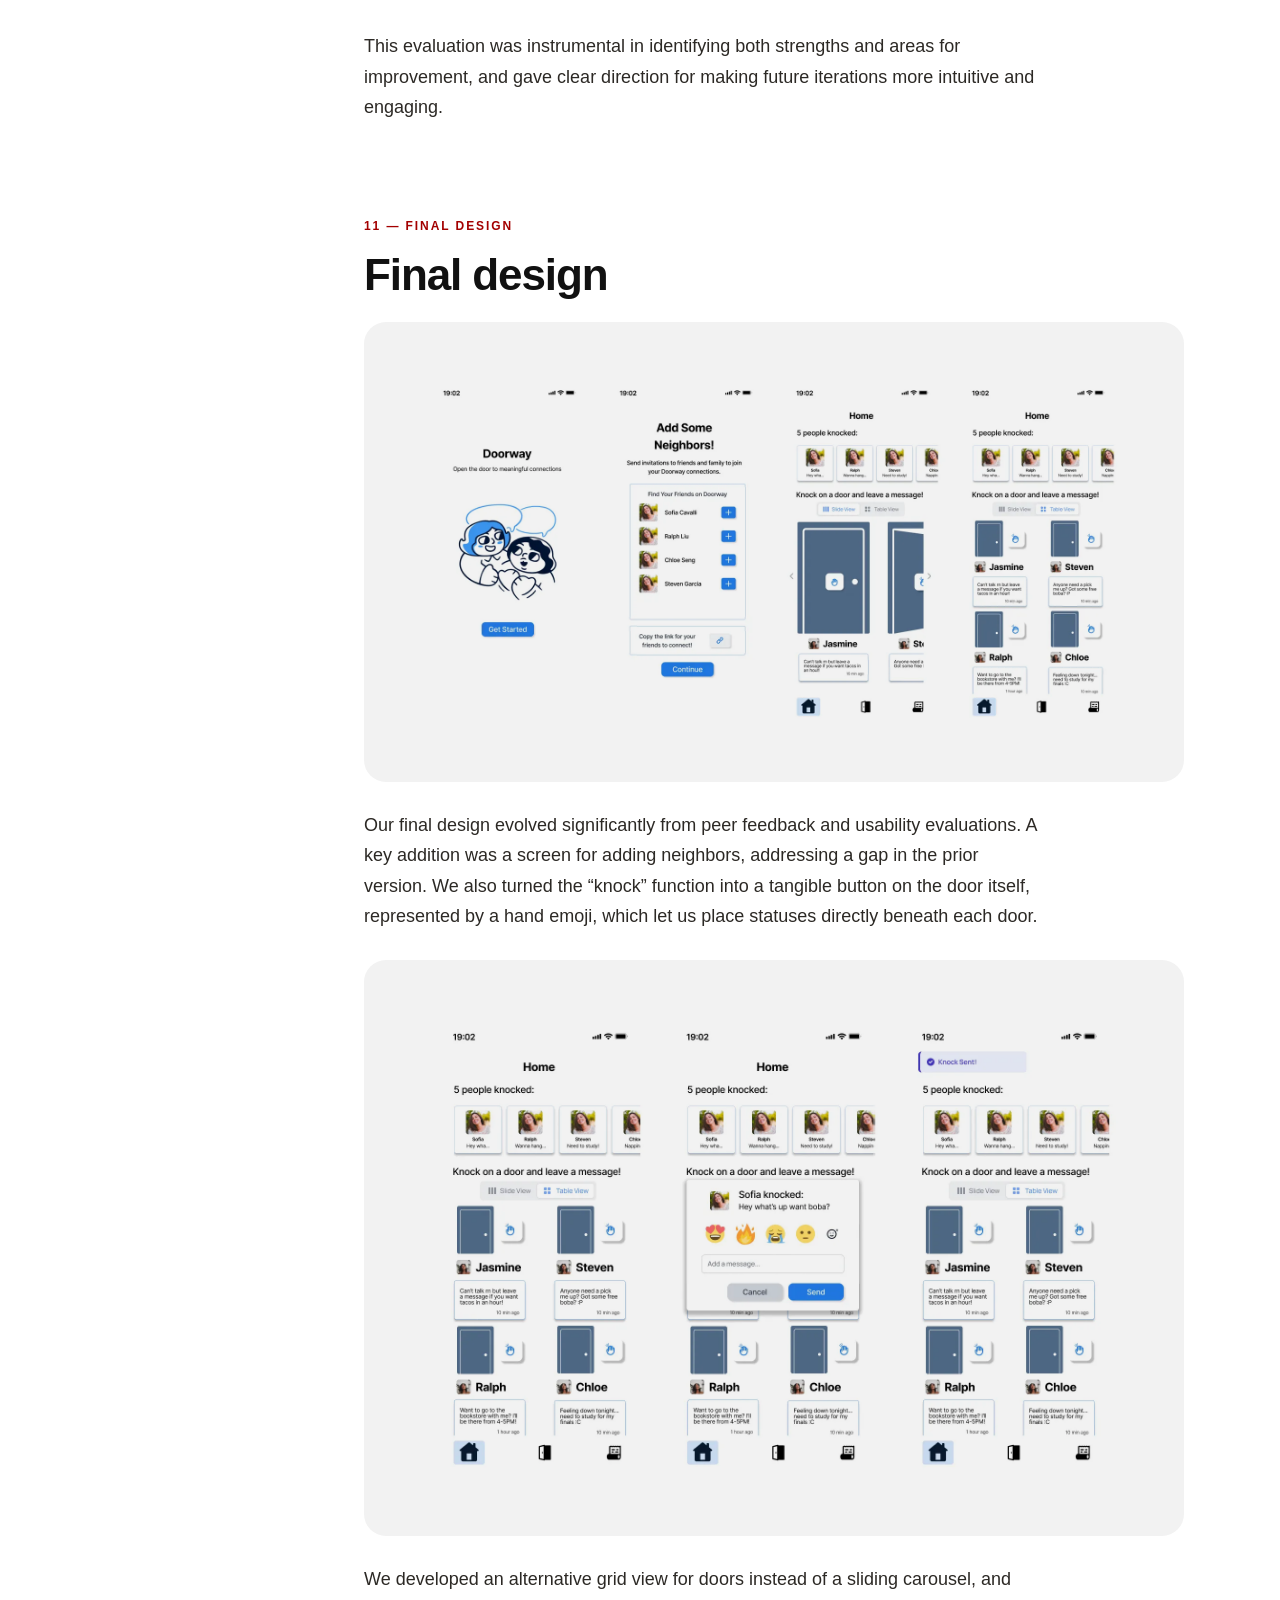
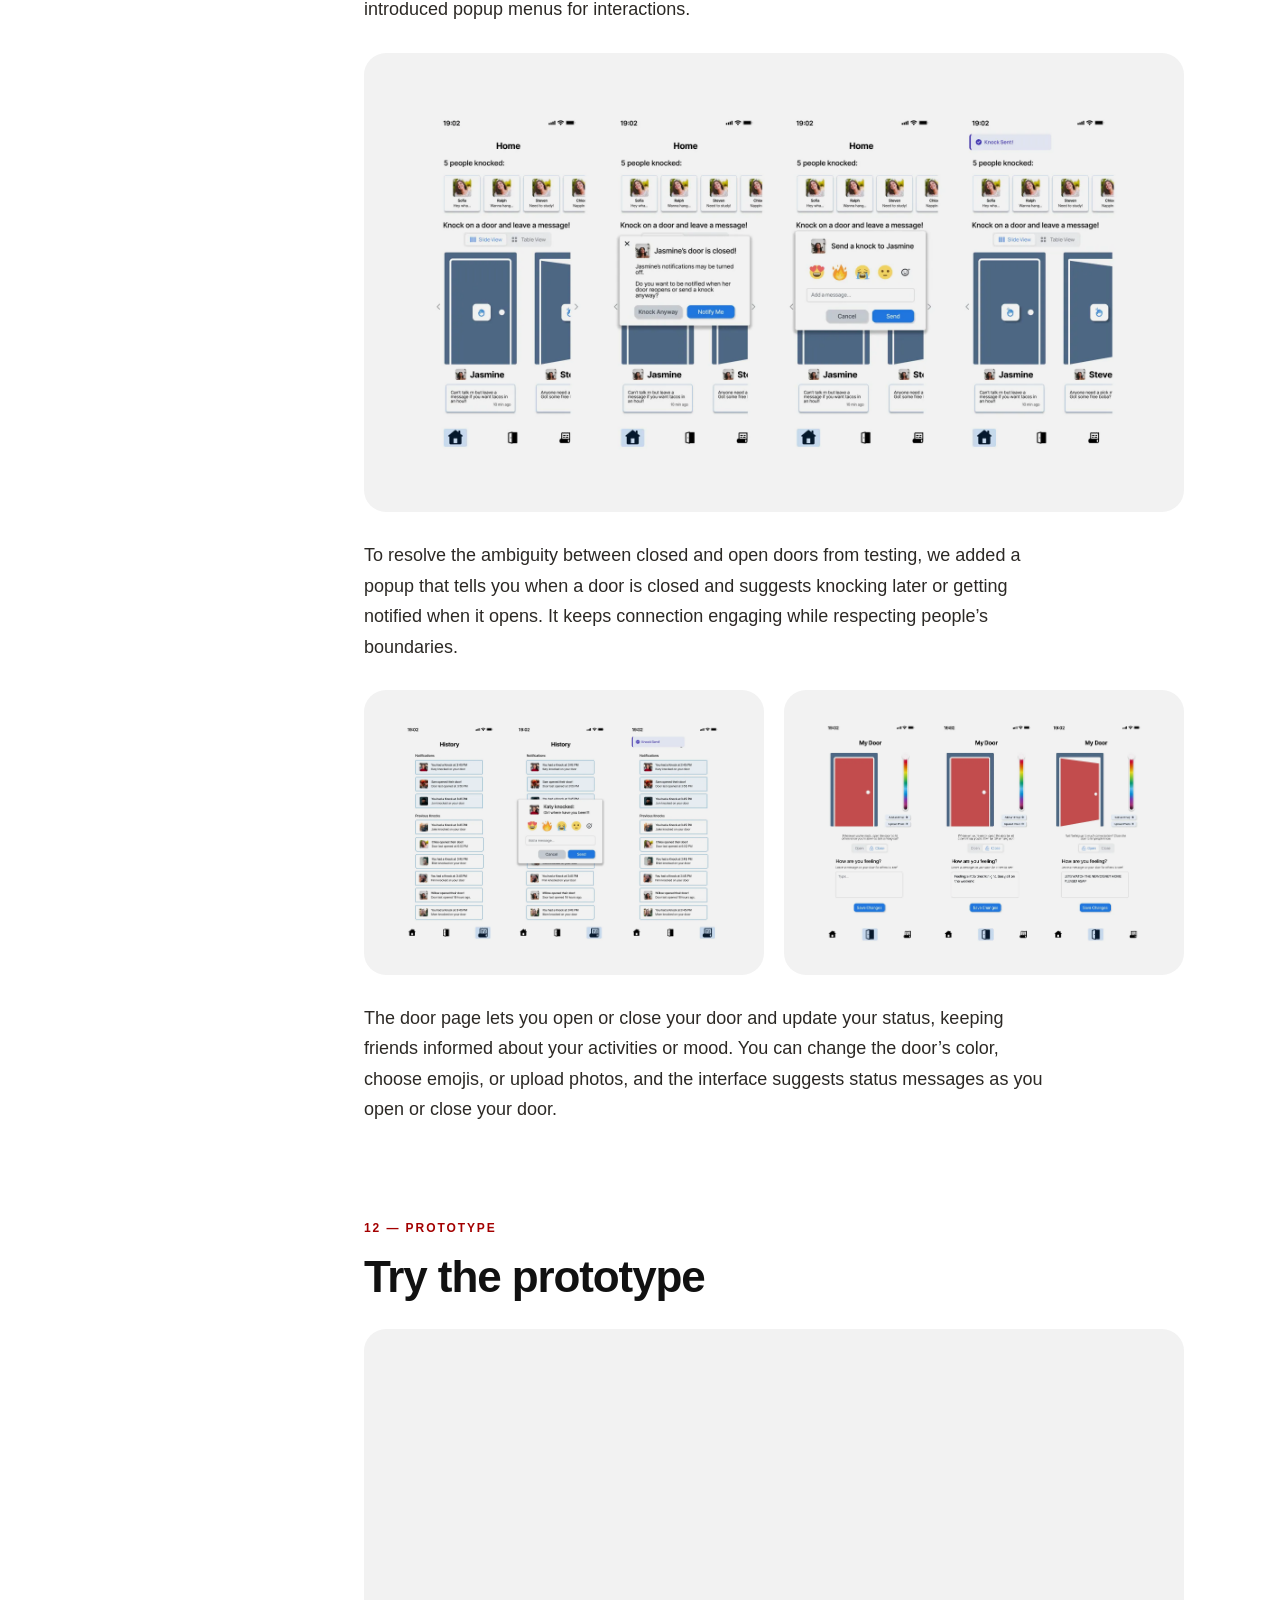
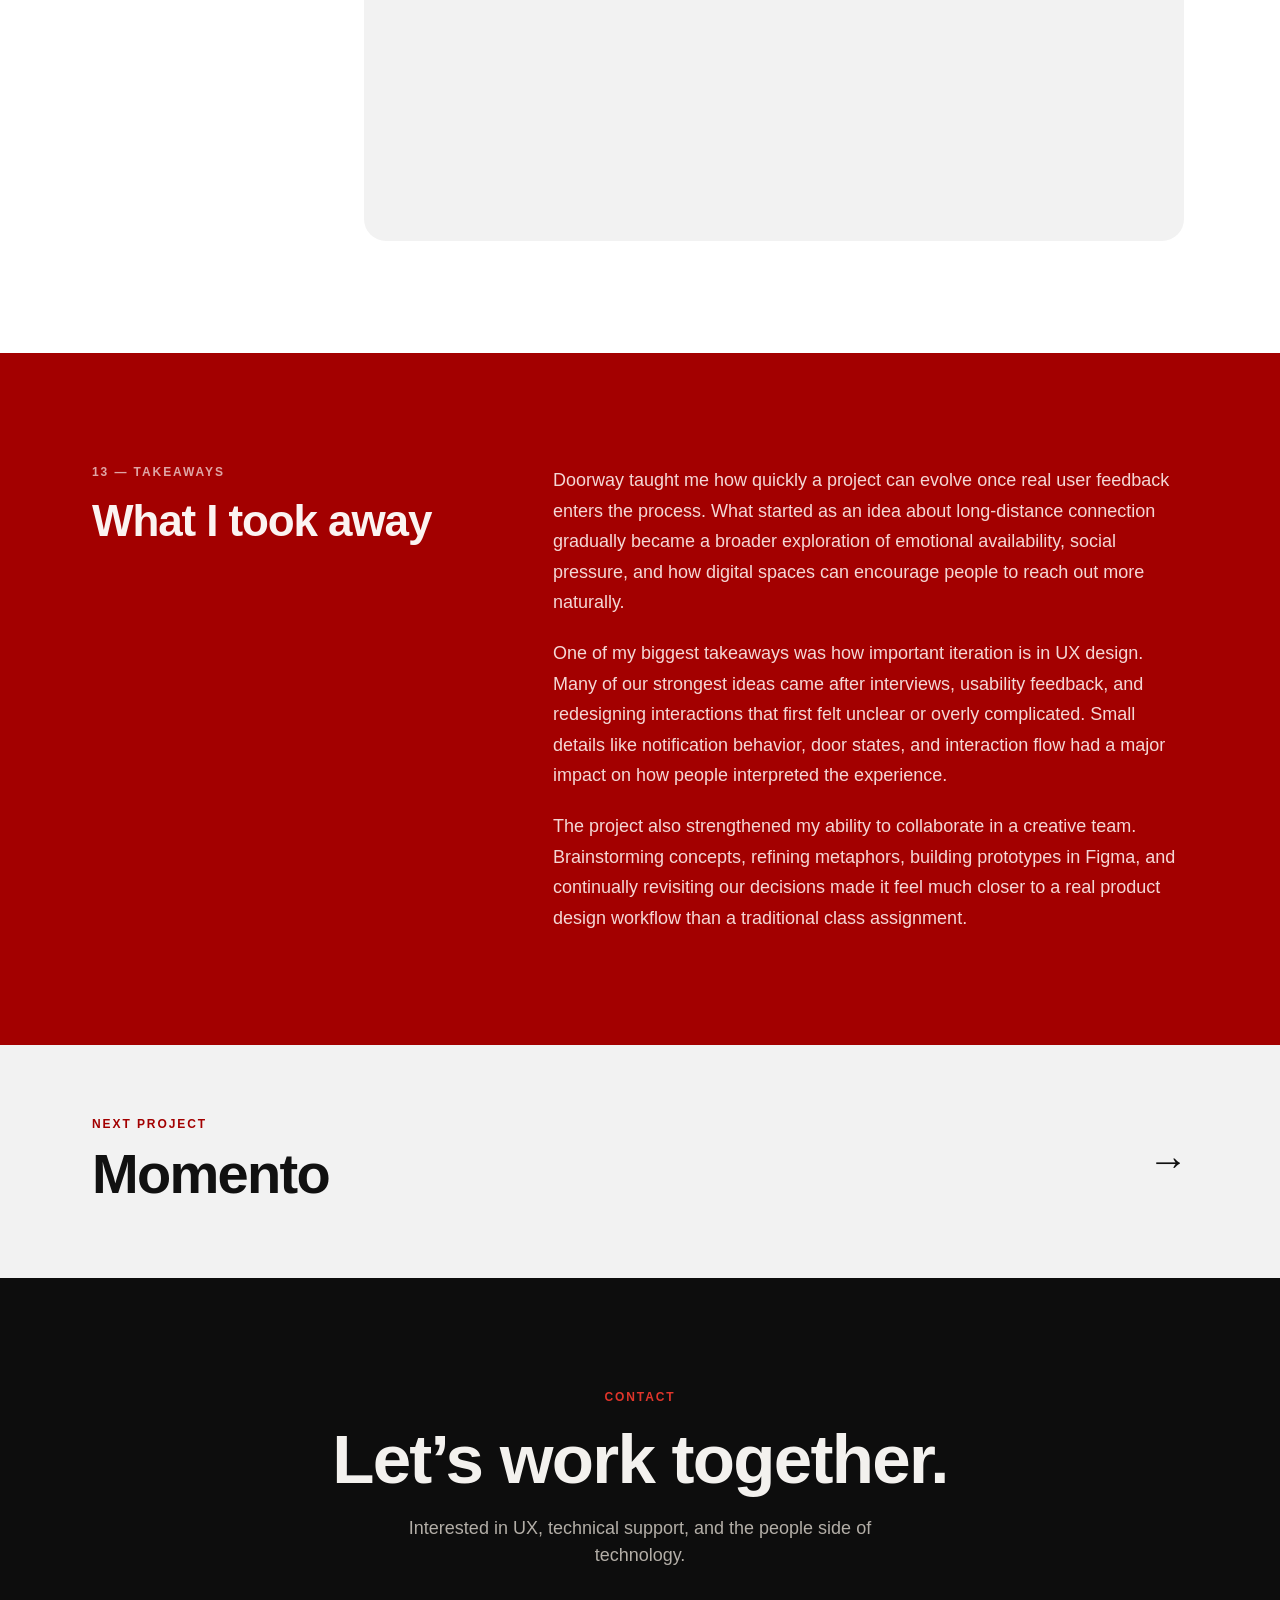
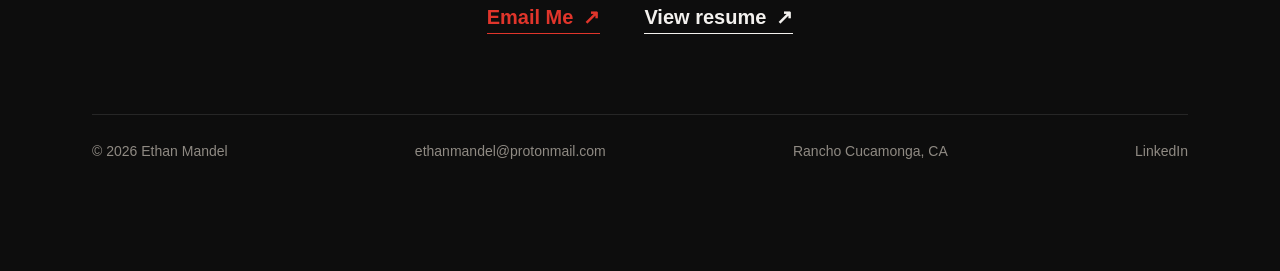
==== commit a99f48a6: "Momento: even print borders, plainer closing, link momentoportrait.co - Prints get an even white bor" ====
--- a/doorway.html
+++ b/doorway.html
@@ -10,7 +10,7 @@
   <meta property="og:image" content="https://mandelethan.com/images/home/og.jpg" />
   <link rel="icon" href="favicon.svg" type="image/svg+xml" />
   <link rel="stylesheet" href="css/site.css?v=2" />
-  <link rel="stylesheet" href="css/case-study.css?v=3" />
+  <link rel="stylesheet" href="css/case-study.css?v=4" />
 </head>
 <body>
 
--- a/css/case-study.css
+++ b/css/case-study.css
@@ -93,7 +93,7 @@
 .hero-prints { position: relative; aspect-ratio: 1 / 1; }
 .hero-prints img {
   position: absolute; top: 8%; width: 46%;
-  background: #fff; padding: 4% 4% 12%;
+  background: #fff; padding: 4%; /* even border all round, like the real 4x6 prints */
   box-shadow: 0 1px 3px rgba(0,0,0,.08);
   animation: rise .6s cubic-bezier(.3,1.12,.6,1) both;
 }
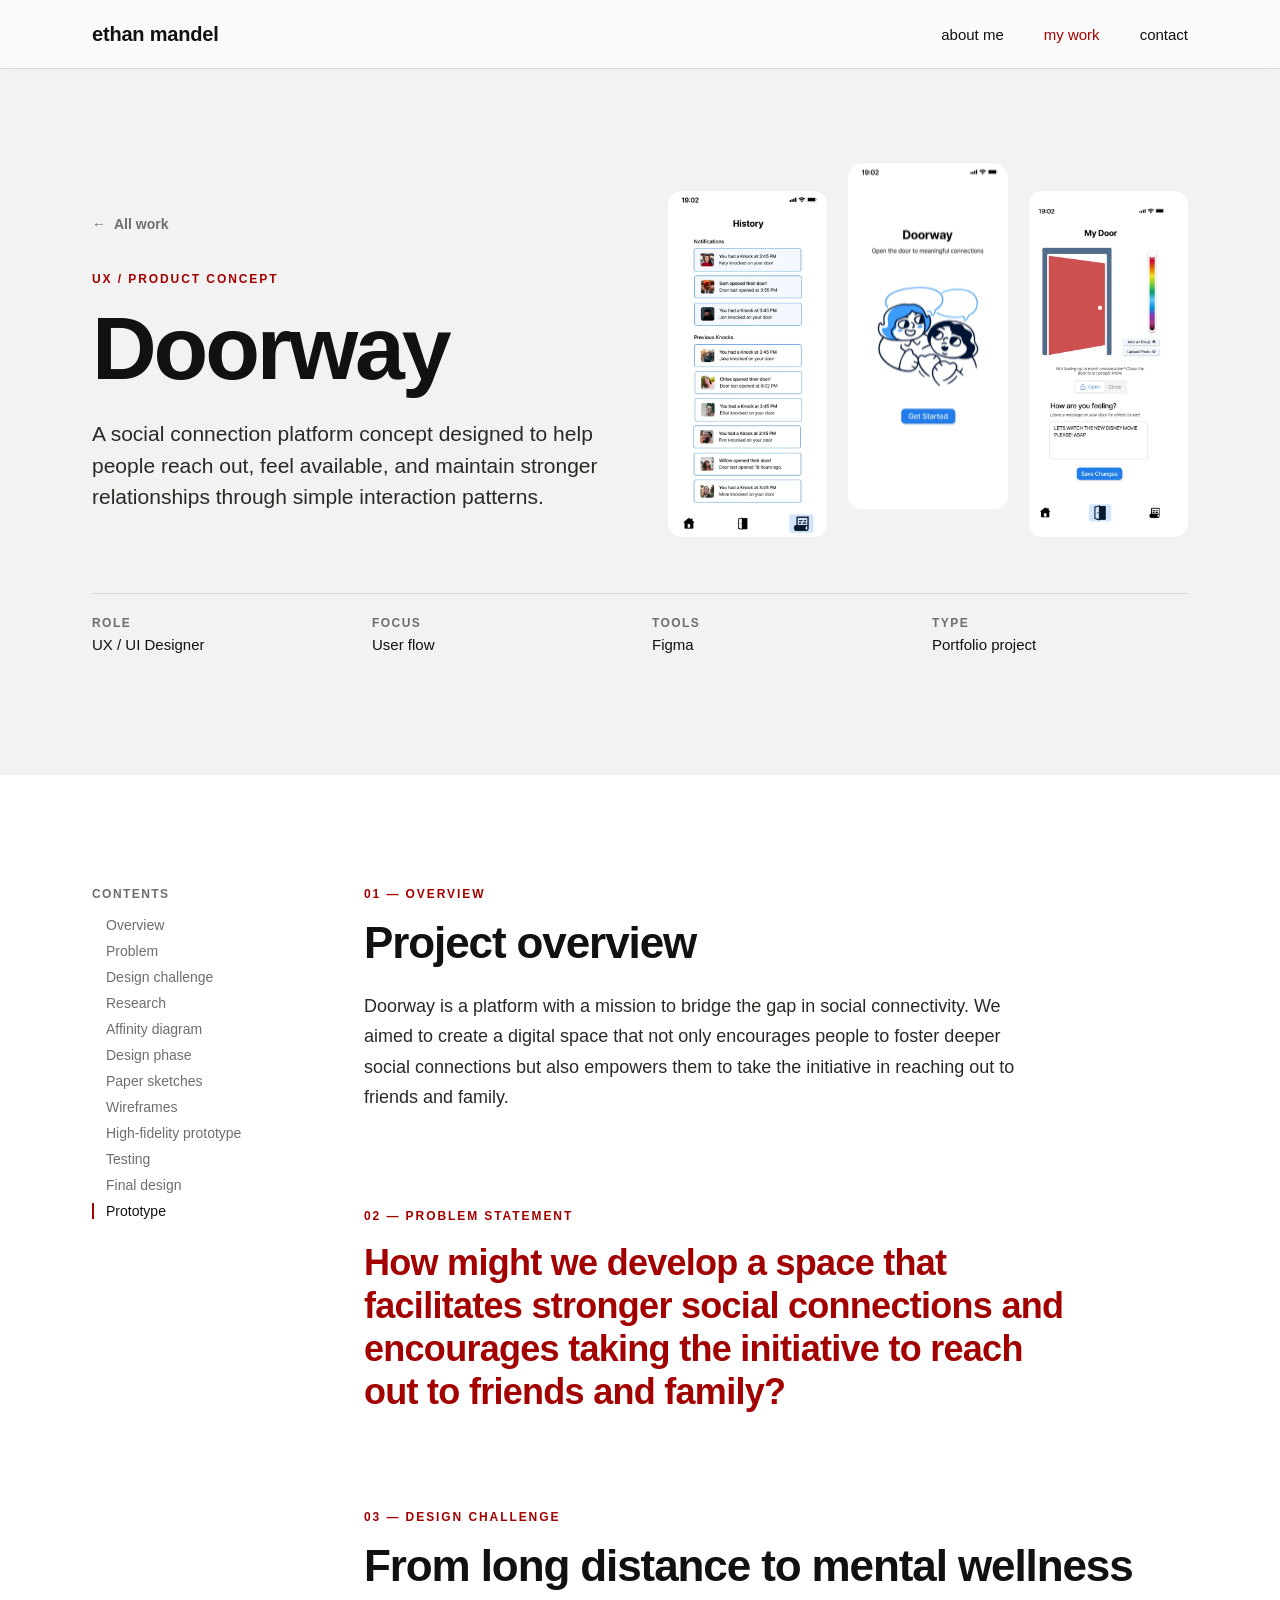
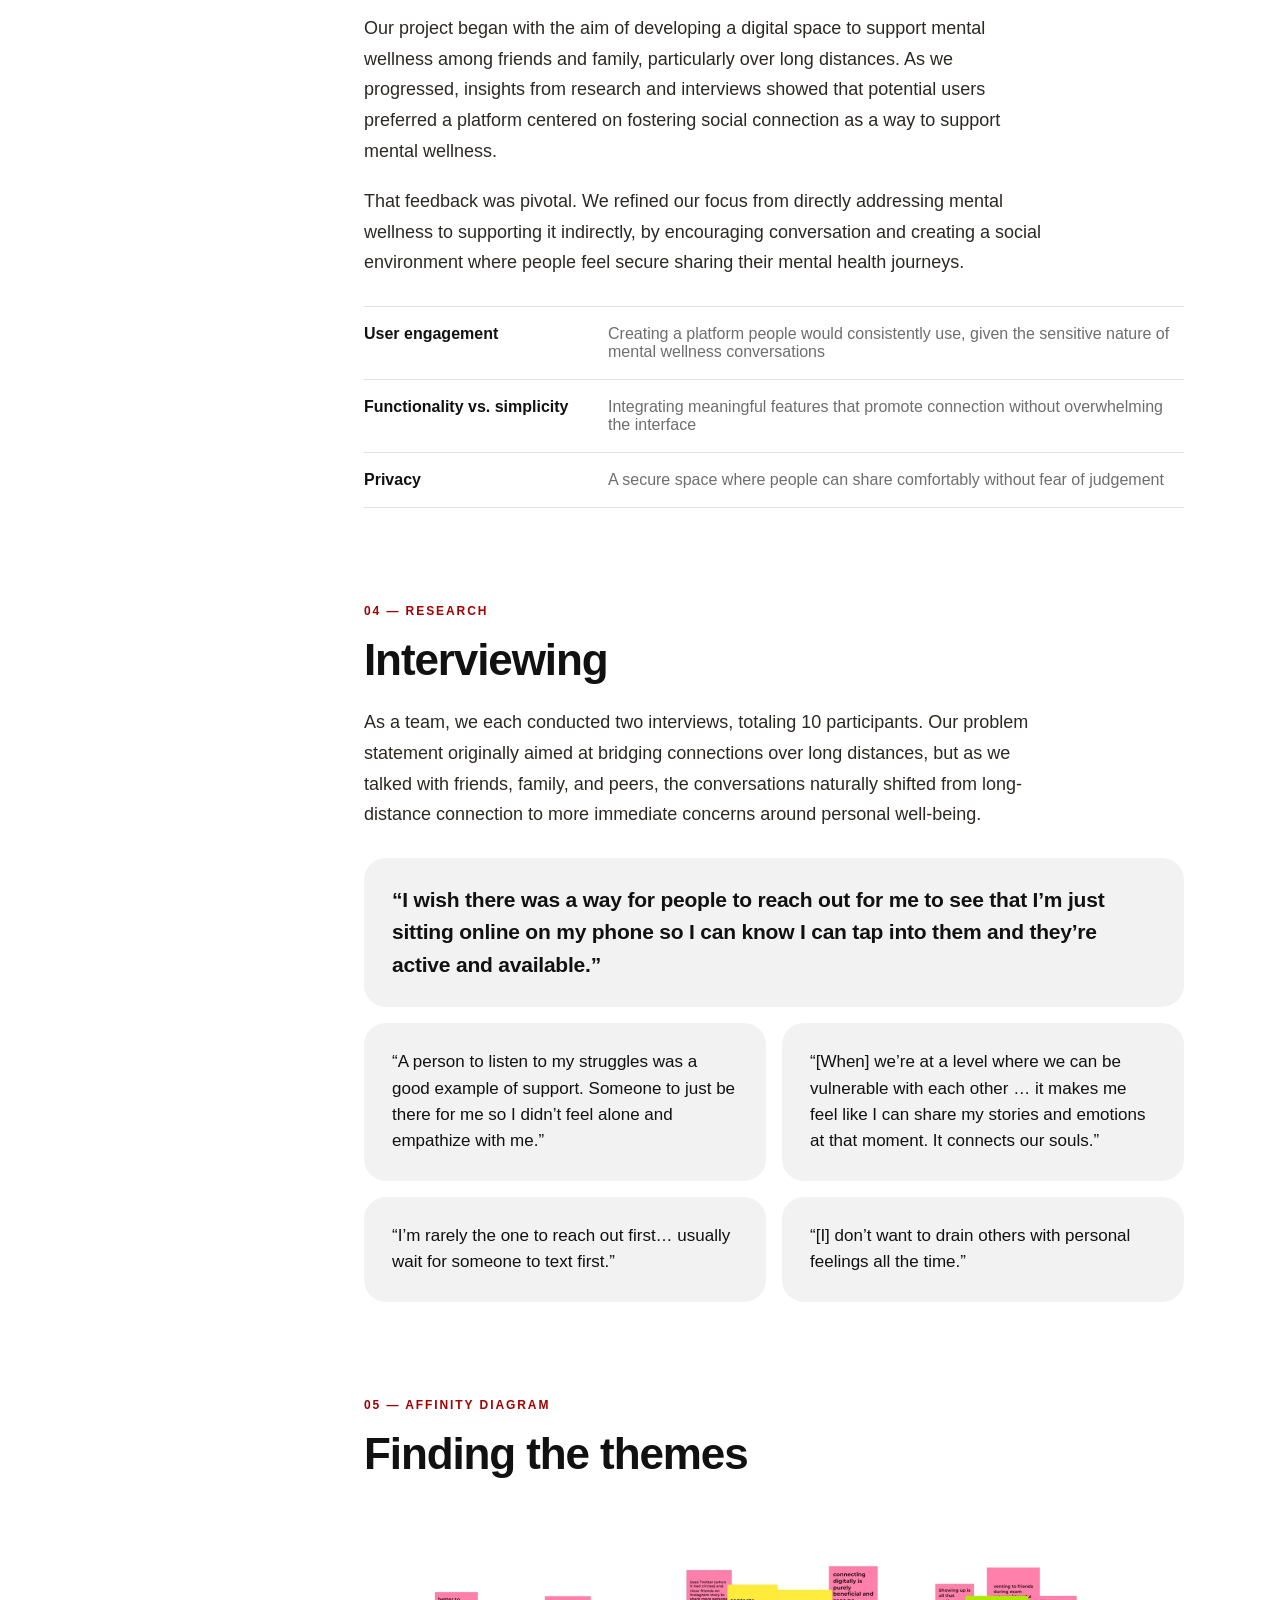
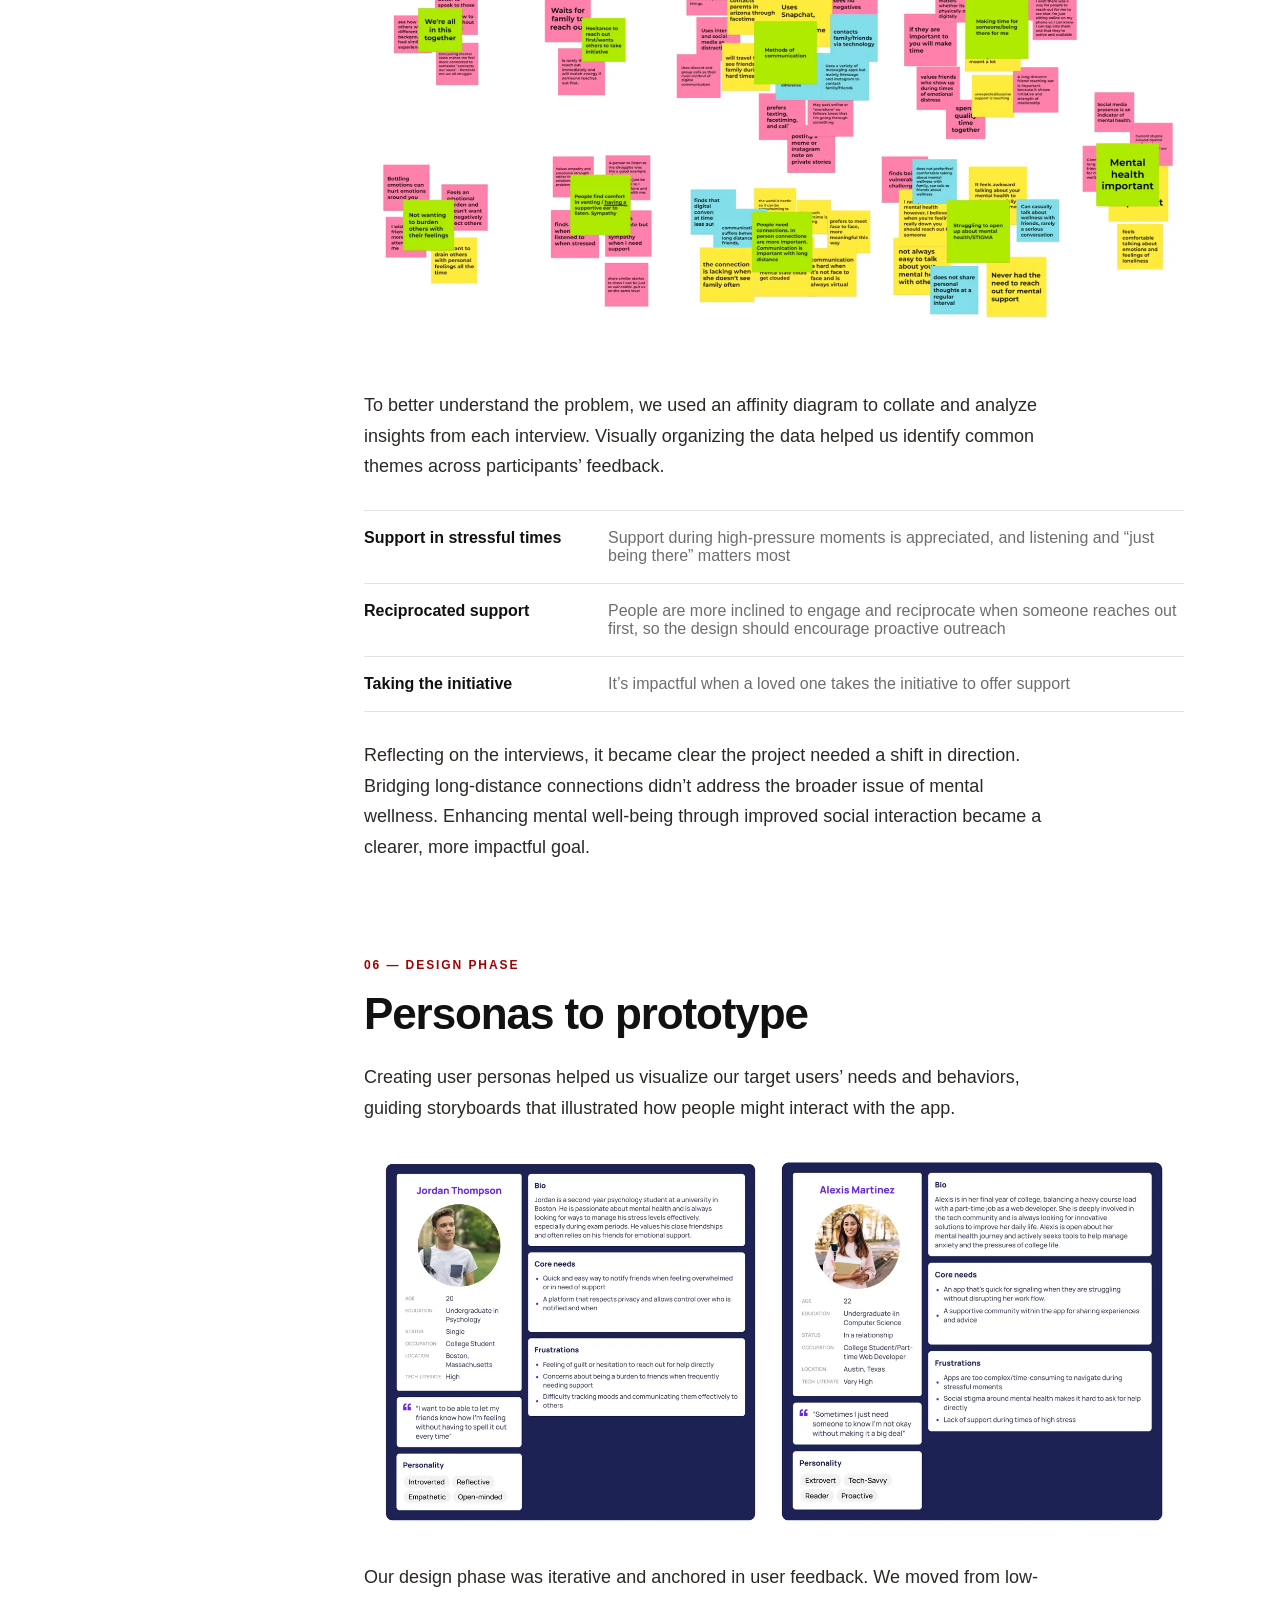
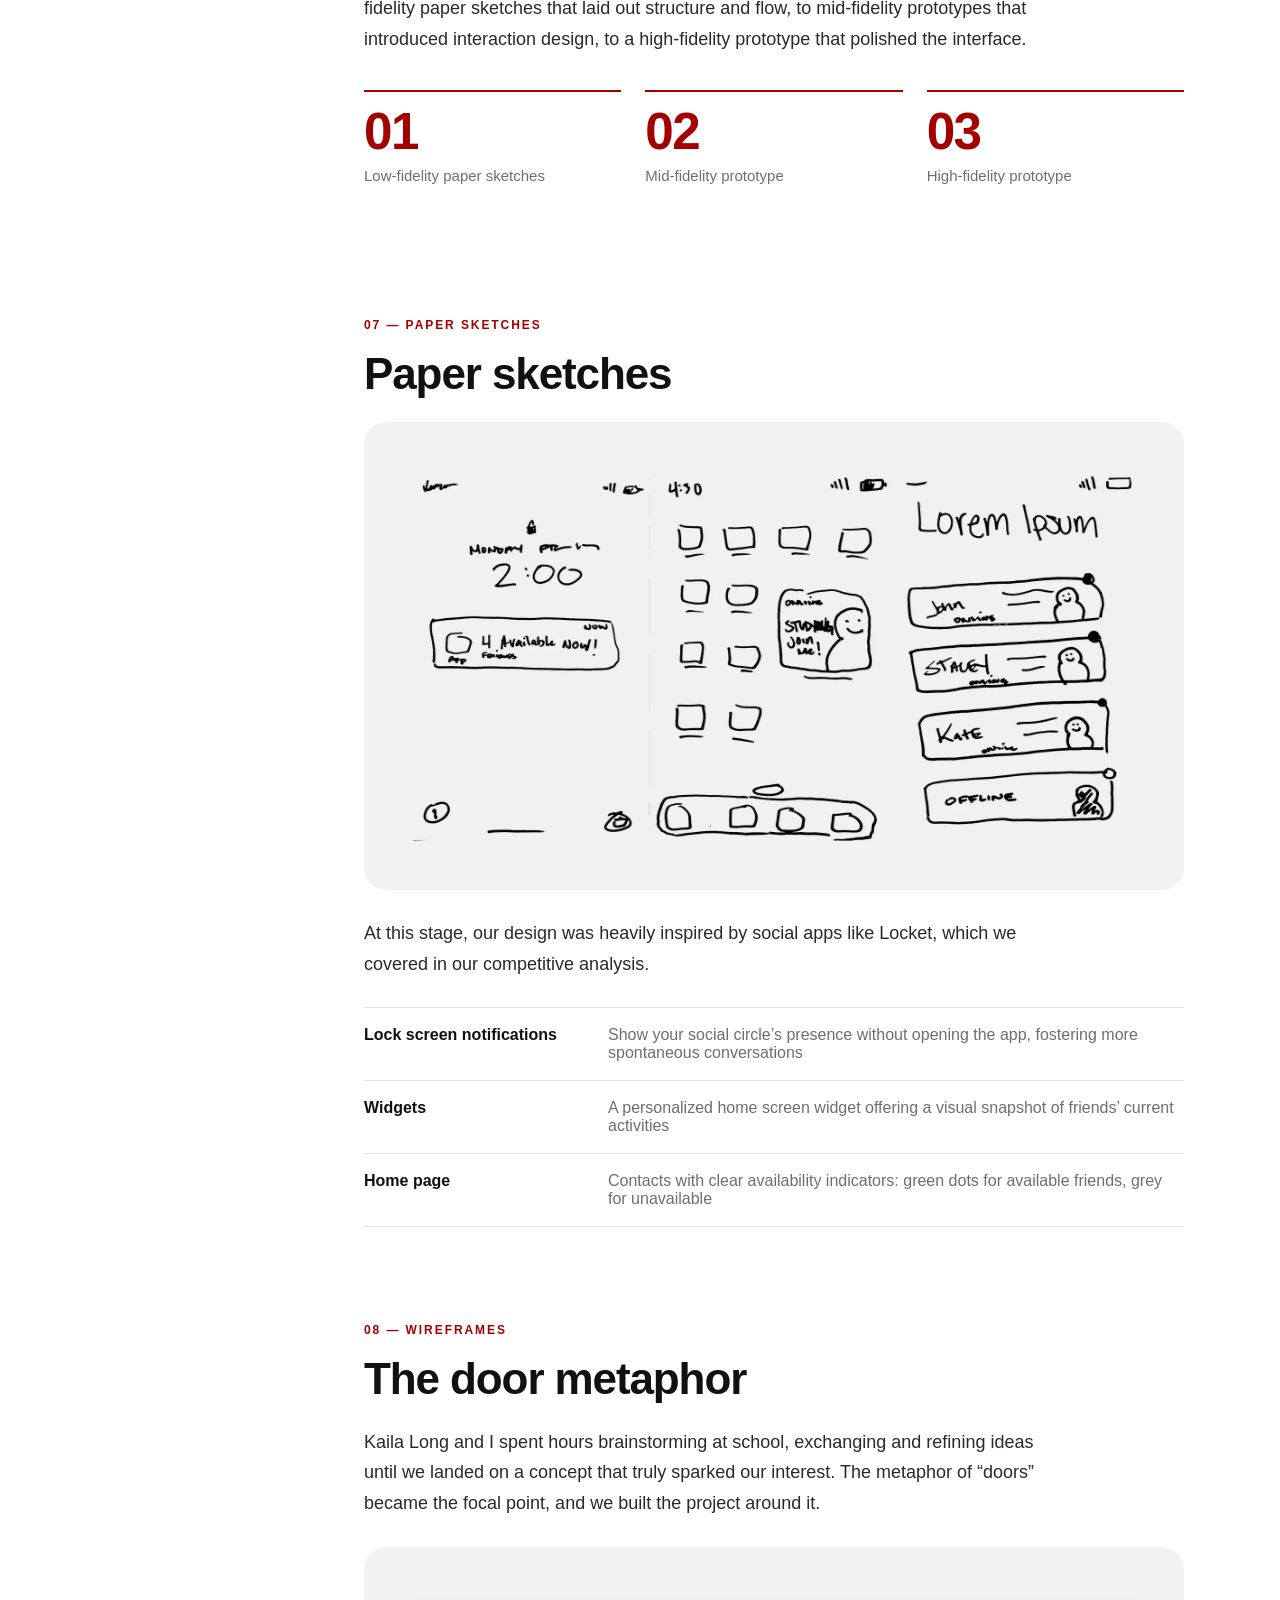
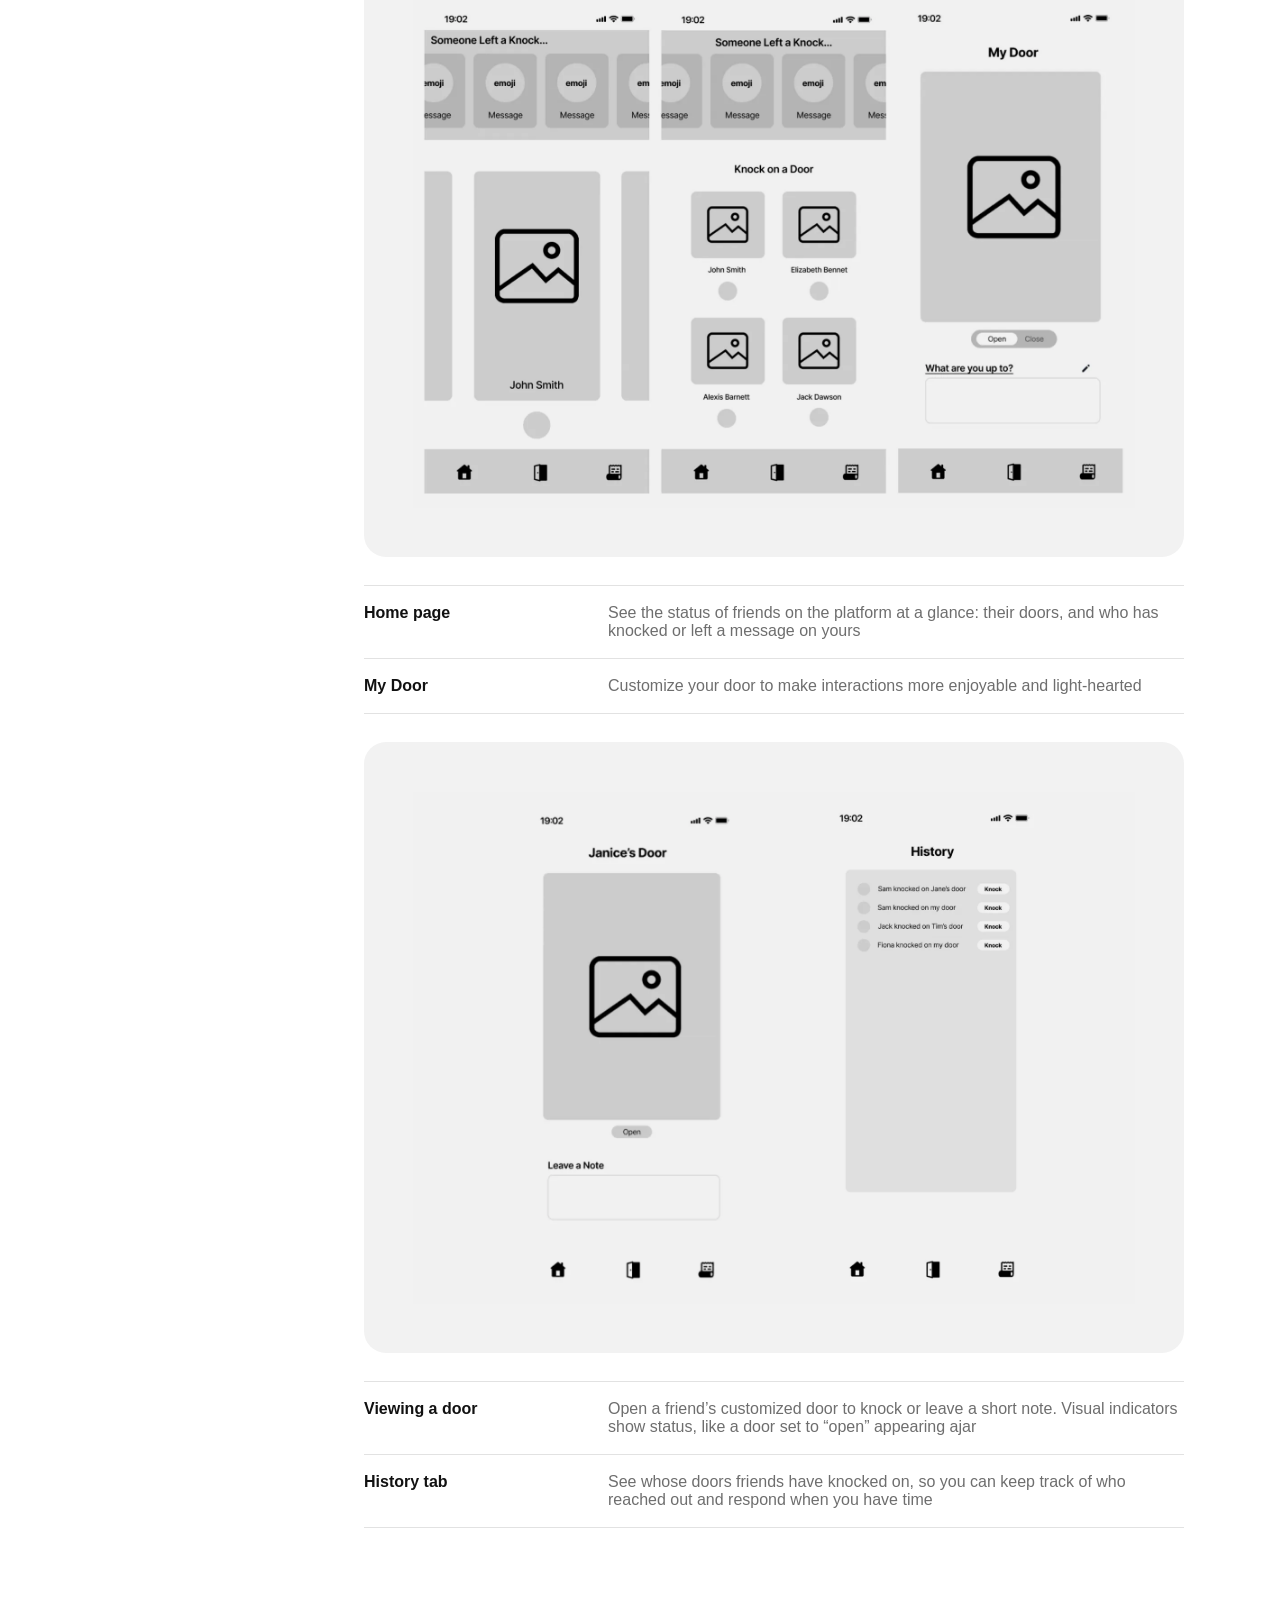
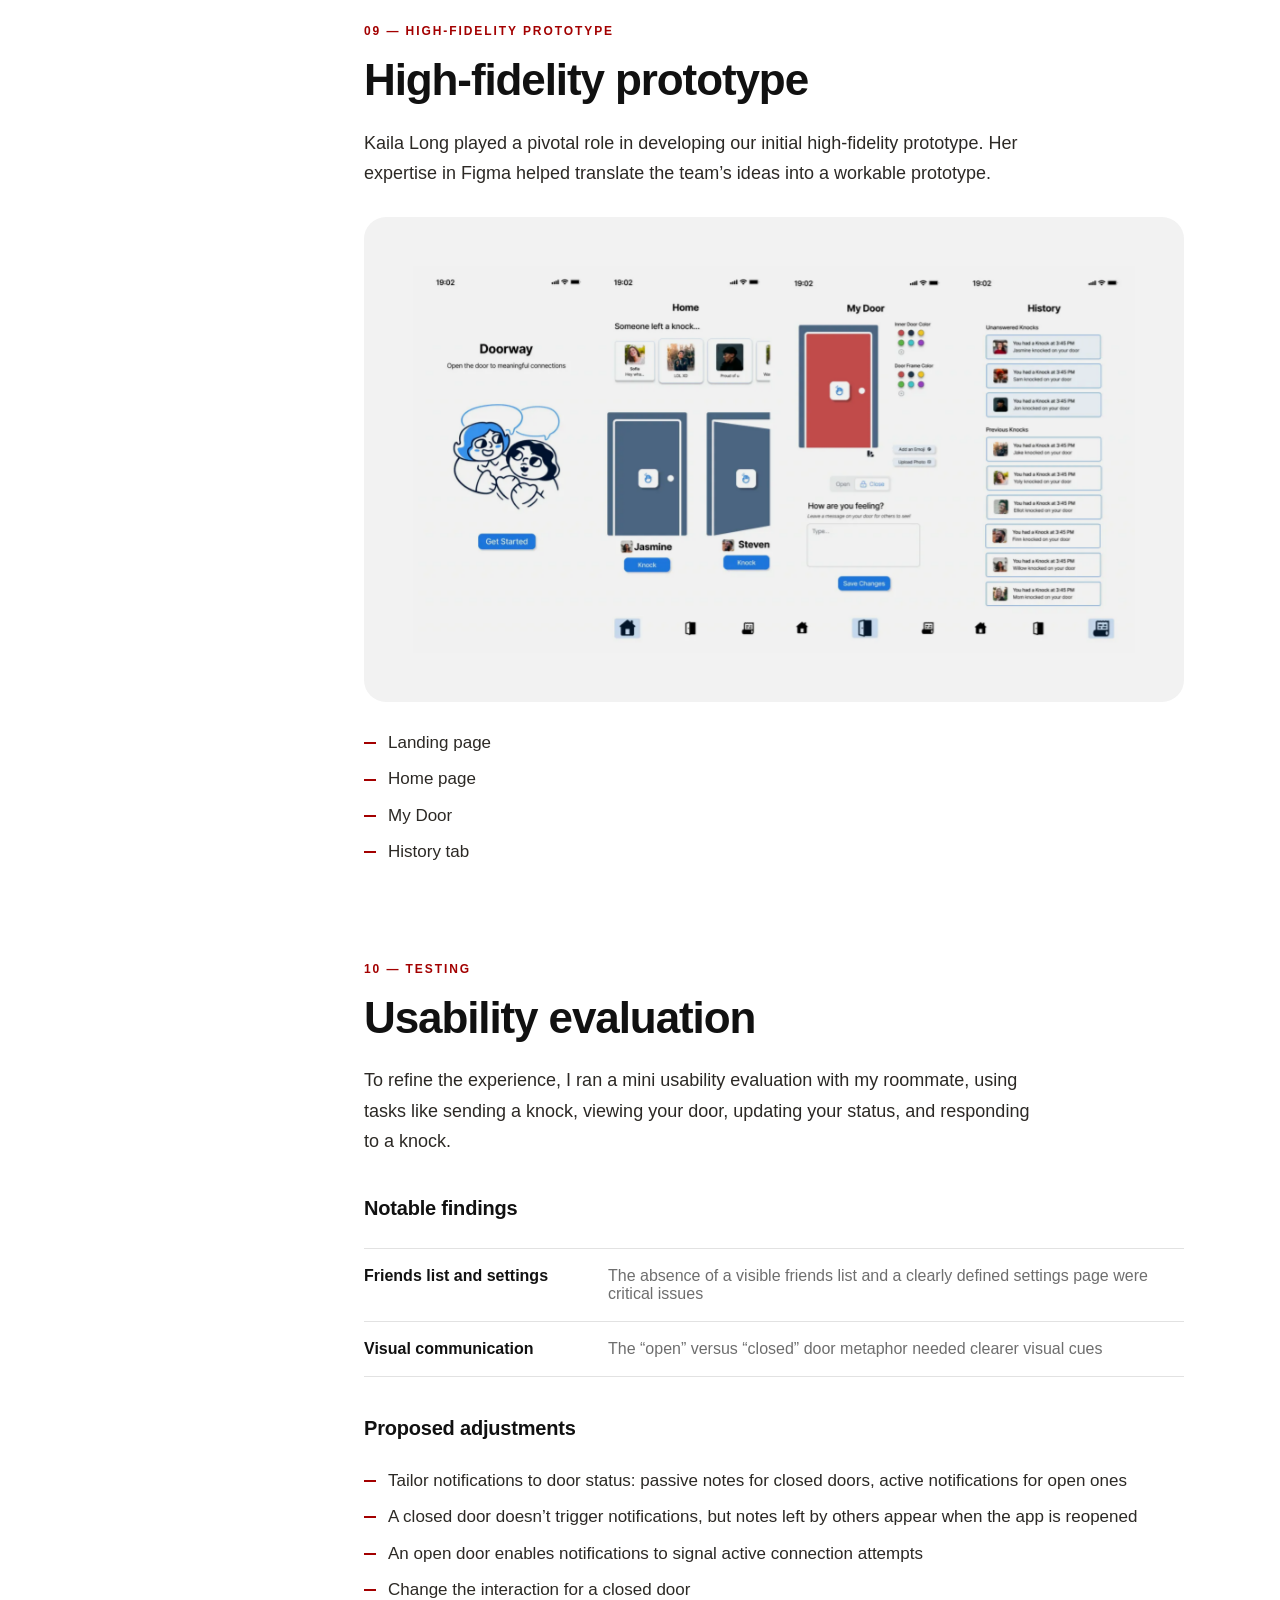
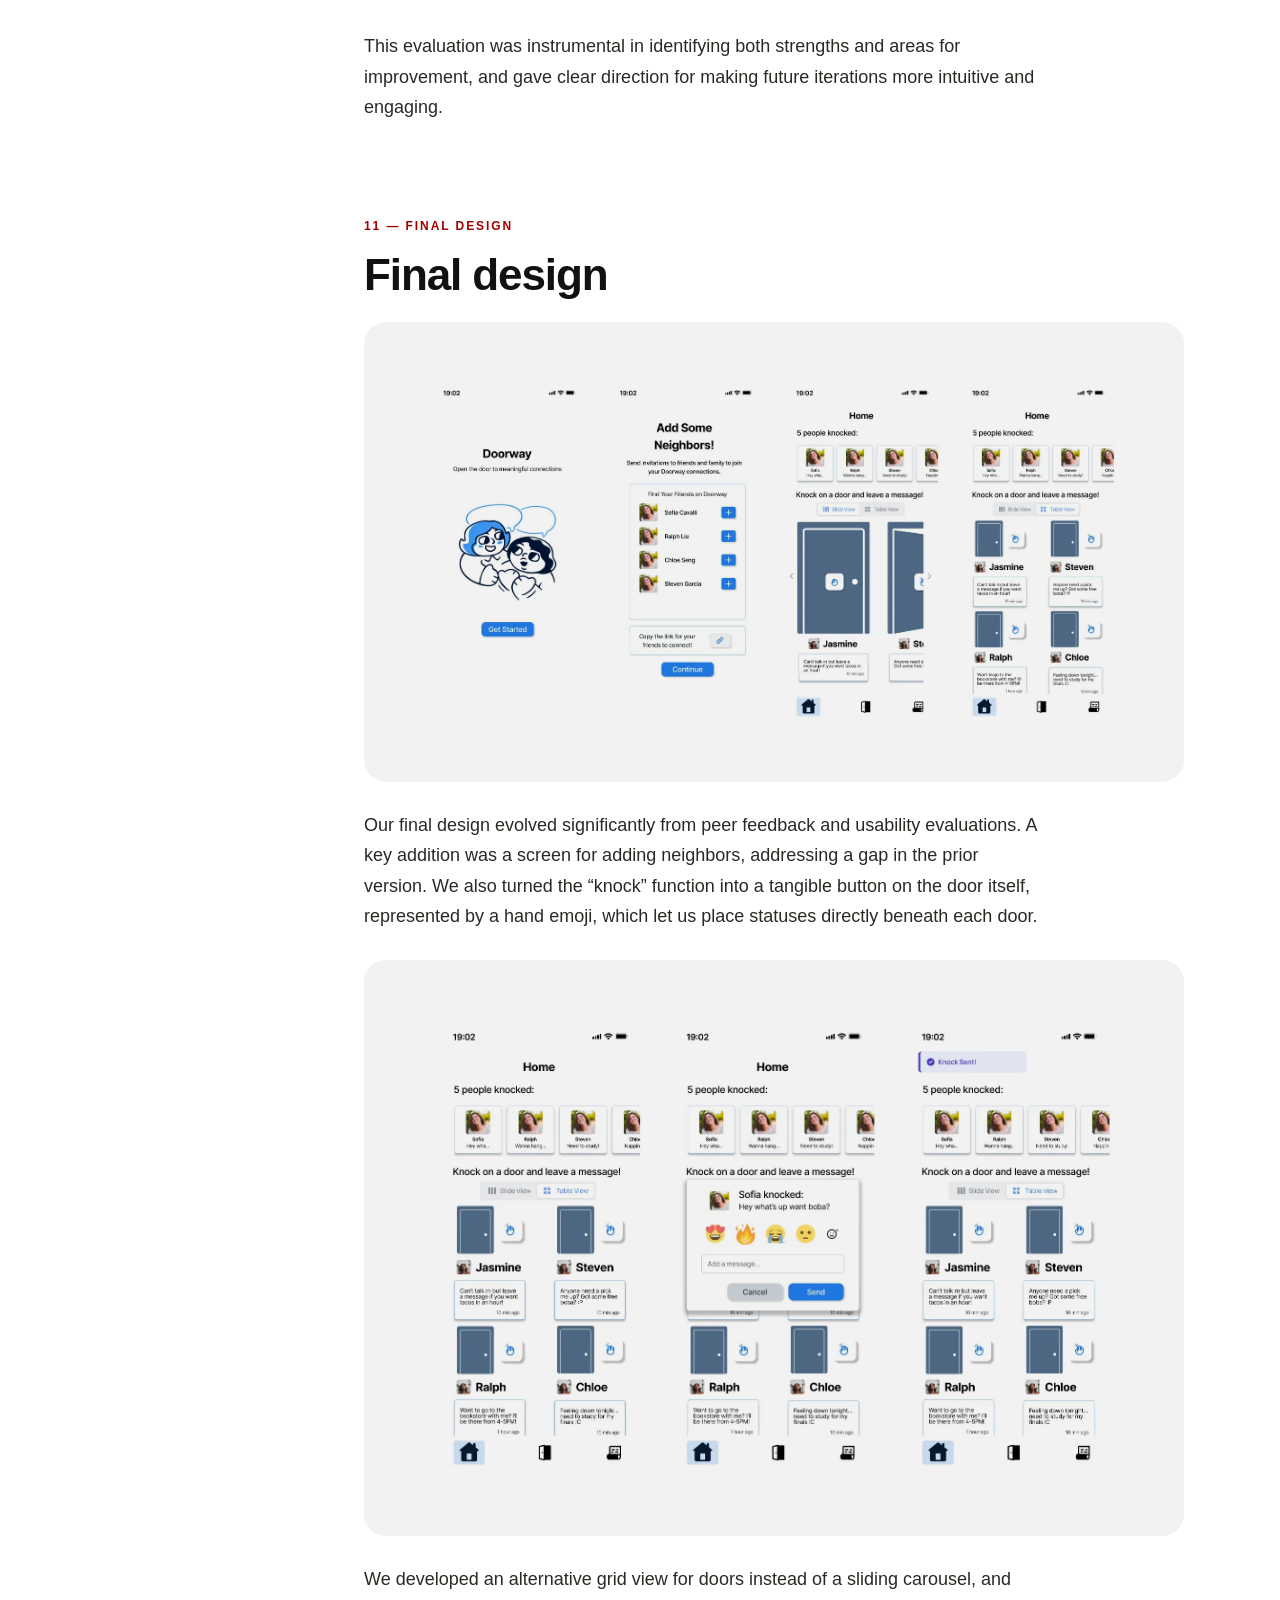
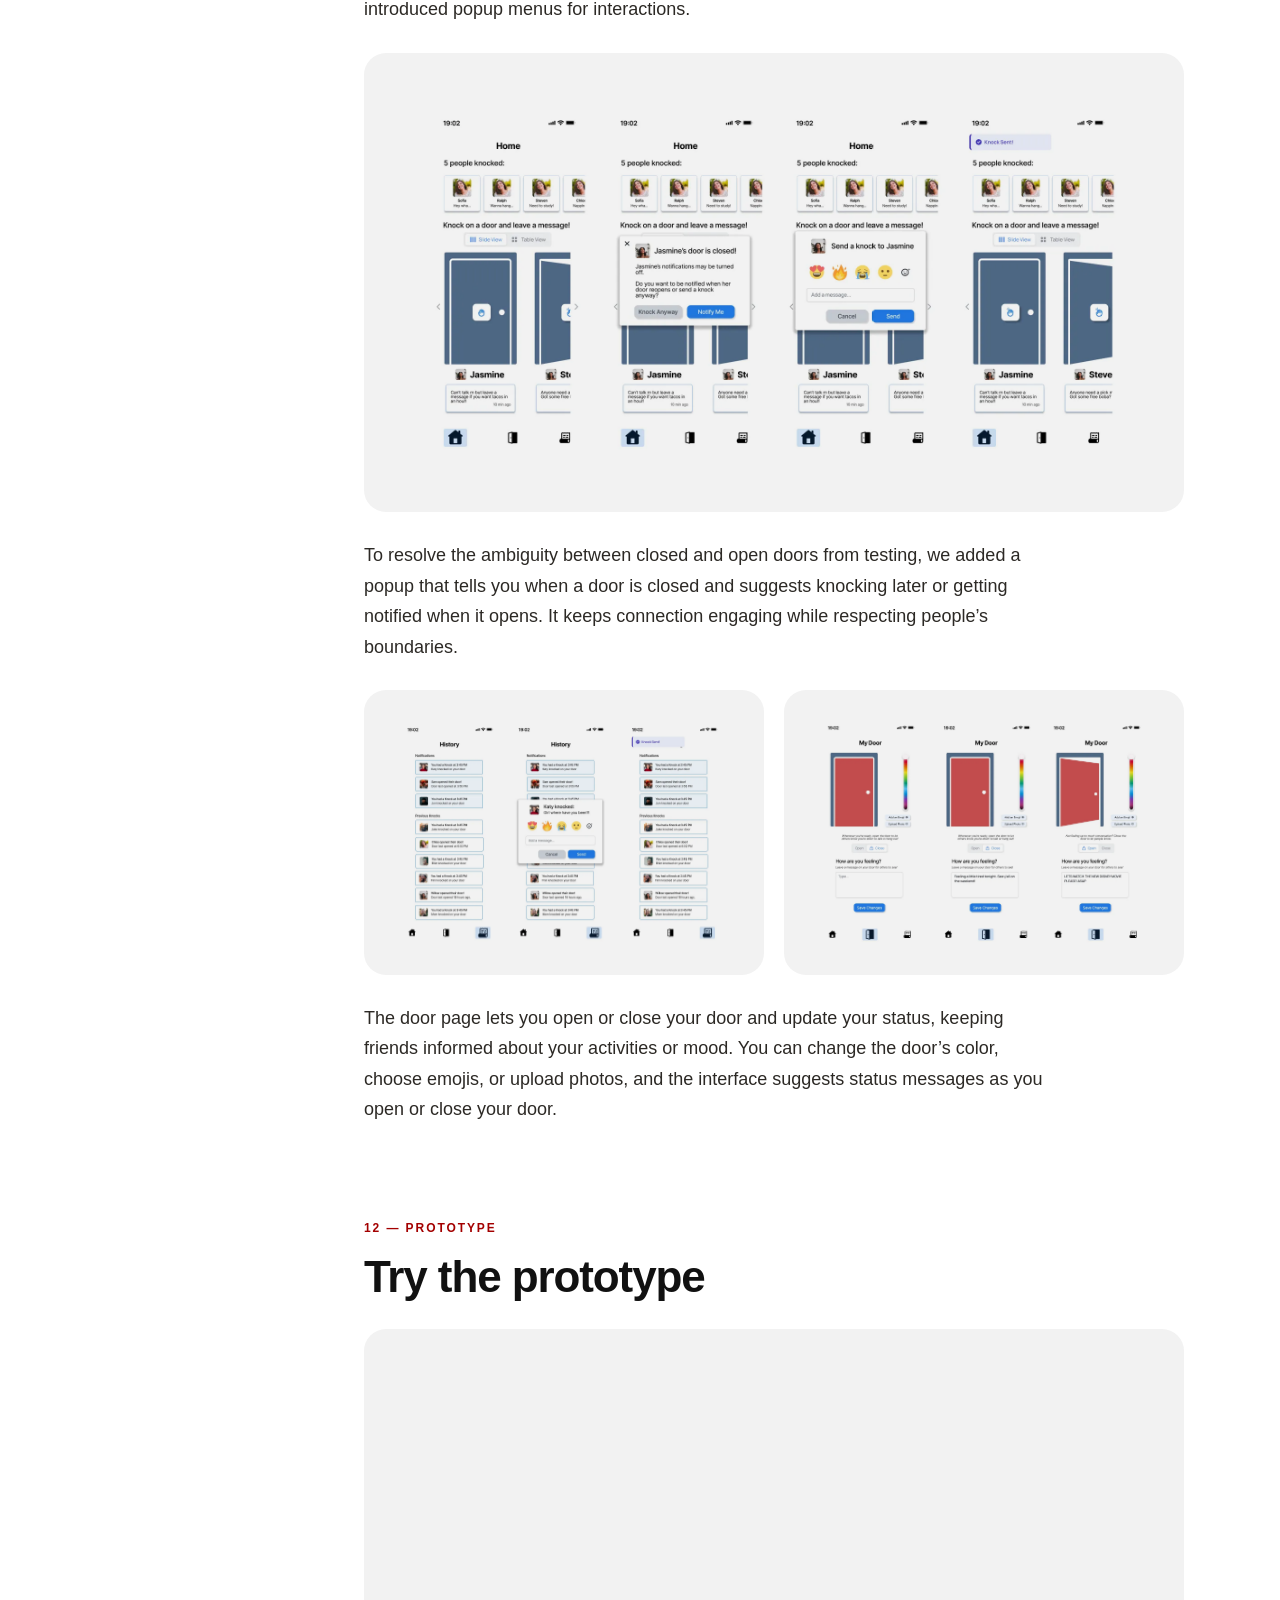
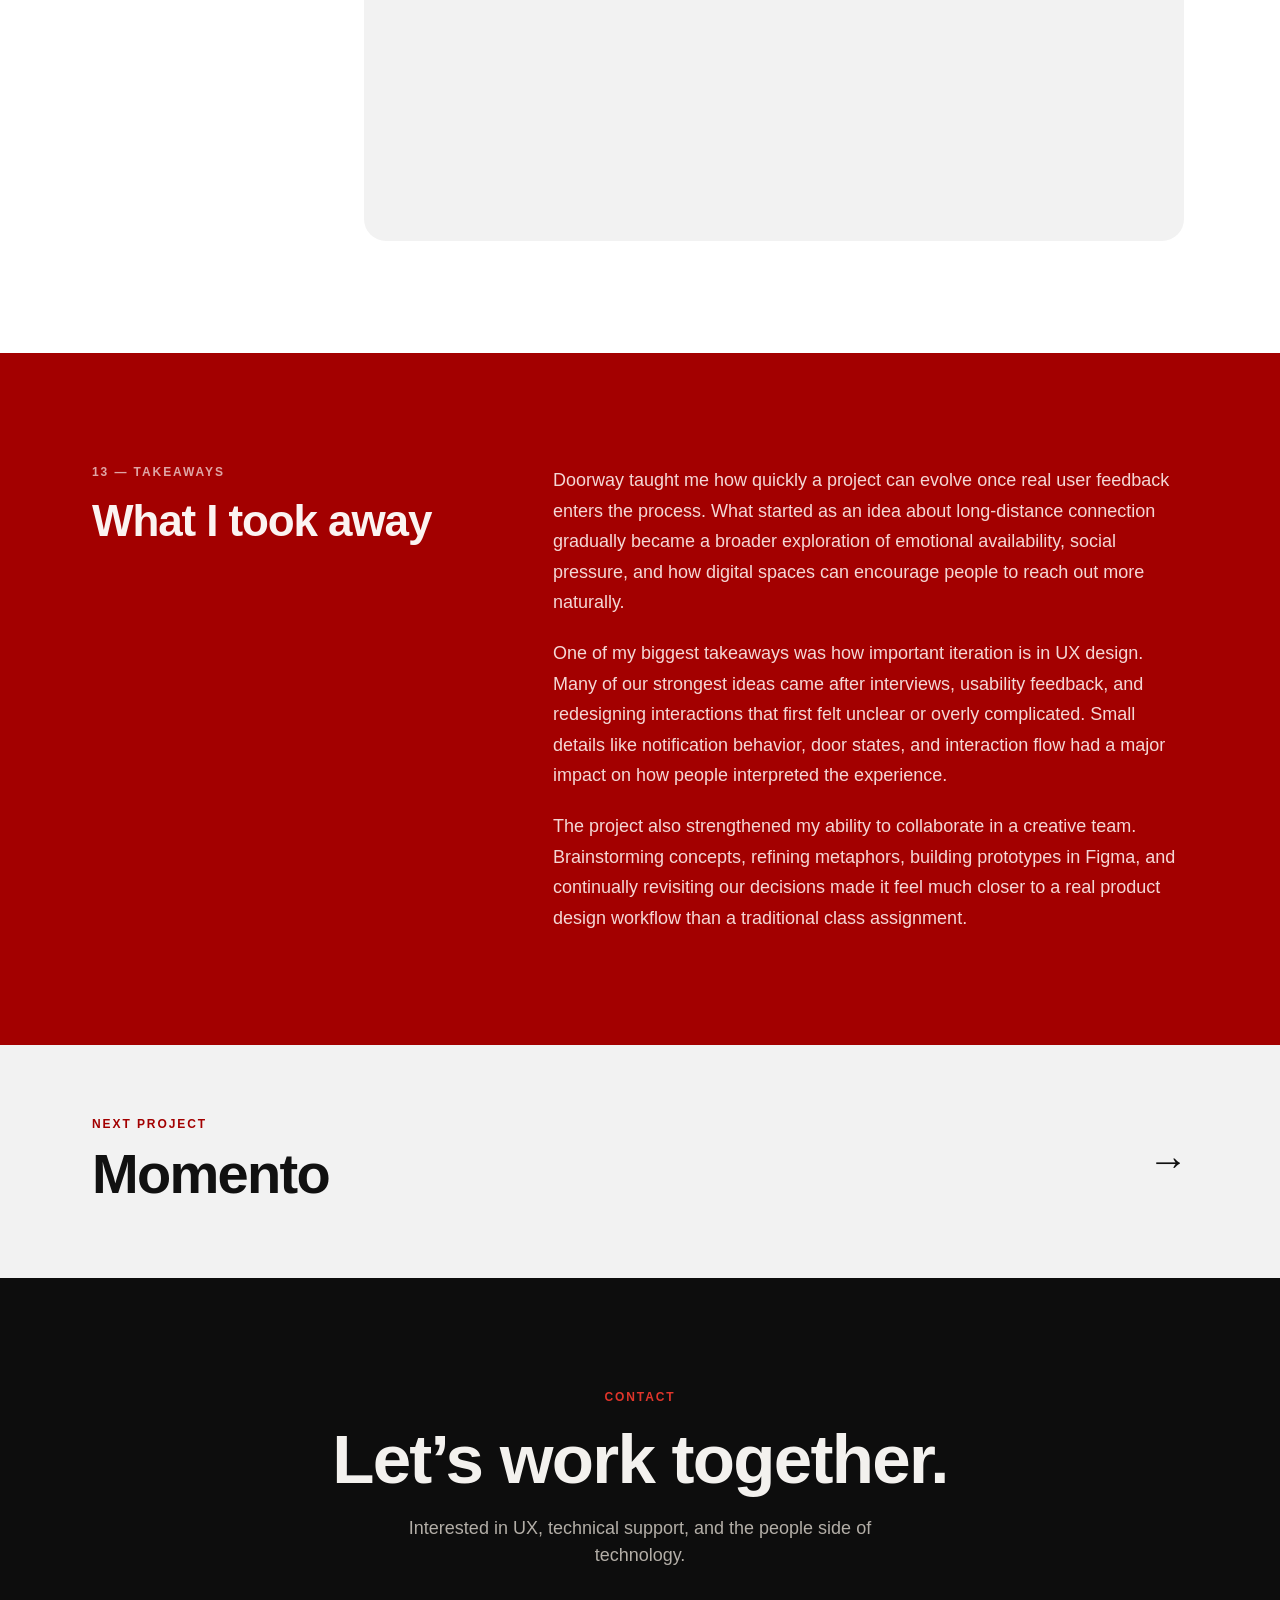
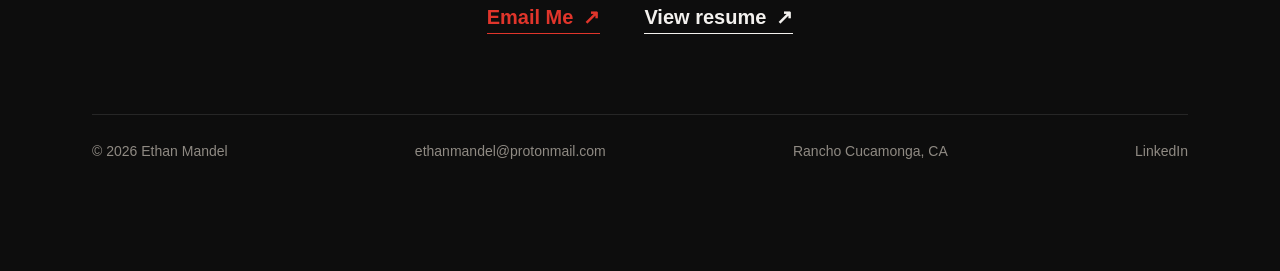
==== commit 4cae0ebd: "Momento: real app screenshots, portraits and site info - Homepage card and case study hero now show " ====
--- a/doorway.html
+++ b/doorway.html
@@ -10,7 +10,7 @@
   <meta property="og:image" content="https://mandelethan.com/images/home/og.jpg" />
   <link rel="icon" href="favicon.svg" type="image/svg+xml" />
   <link rel="stylesheet" href="css/site.css?v=2" />
-  <link rel="stylesheet" href="css/case-study.css?v=4" />
+  <link rel="stylesheet" href="css/case-study.css?v=7" />
 </head>
 <body>
 
--- a/css/case-study.css
+++ b/css/case-study.css
@@ -90,26 +90,41 @@
 .quotes blockquote:first-child { grid-column: 1 / -1; font-size: 21px; font-weight: 600; letter-spacing: -.01em; }
 
 /* Momento: hero prints, numbered steps, and screenshot placeholders */
-.hero-prints { position: relative; aspect-ratio: 1 / 1; }
-.hero-prints img {
-  position: absolute; top: 8%; width: 46%;
-  background: #fff; padding: 4%; /* even border all round, like the real 4x6 prints */
-  box-shadow: 0 1px 3px rgba(0,0,0,.08);
-  animation: rise .6s cubic-bezier(.3,1.12,.6,1) both;
-}
-.hero-prints img:nth-child(1) { left: 4%; transform: rotate(-6deg); }
-.hero-prints img:nth-child(2) { right: 4%; top: 12%; transform: rotate(5deg); animation-delay: .08s; }
+/* Hero: Mac operator app with the iPad guest app overlapping in front */
+.hero-devices { position: relative; aspect-ratio: 1.3 / 1; }
+.hero-devices img { position: absolute; animation: rise .6s cubic-bezier(.3,1.12,.6,1) both; }
+.hero-devices .duo__mac { left: 0; top: 6%; width: 90%; }
+.hero-devices .duo__ipad { right: 0; bottom: 2%; width: 50%; animation-delay: .1s; }
 .steps { display: grid; grid-template-columns: repeat(4, 1fr); gap: 24px; }
 .steps div { border-top: 2px solid var(--red); padding-top: 14px; }
 .steps b { display: block; font-size: 13px; letter-spacing: .14em; color: var(--red); margin-bottom: 10px; }
 .steps h3 { font-size: 19px; font-weight: 700; margin-bottom: 6px; }
 .steps p { font-size: 15px; line-height: 1.55; color: var(--body); }
-/* stand-in until a screenshot is supplied; swap the div for an <img> inside .media */
-.media--todo {
-  aspect-ratio: 16 / 10; display: grid; place-items: center; text-align: center;
-  border: 1.5px dashed rgba(17,17,17,.18); color: var(--muted); font-size: 14px; line-height: 1.5;
+
+/* Momento: a wall of 4×6 prints, the logo panel, and inline red links */
+.print-wall {
+  display: grid; grid-template-columns: repeat(3, 1fr); gap: 4%;
+  background: var(--silver); border-radius: 22px; padding: 6%;
 }
-.media--todo b { display: block; color: var(--ink); font-size: 15px; margin-bottom: 2px; }
+.print-wall img { width: 100%; background: #fff; padding: 5%; box-shadow: 0 1px 3px rgba(0,0,0,.08); }
+.print-wall img:nth-child(odd) { transform: rotate(-1.5deg); }
+.print-wall img:nth-child(even) { transform: rotate(1.5deg); }
+.logo-panel { background: var(--black); border-radius: 22px; padding: 9% 12%; display: grid; place-items: center; }
+.logo-panel img { width: 100%; max-width: 420px; }
+.text-link { color: var(--red); font-weight: 600; border-bottom: 1.5px solid currentColor; padding-bottom: 1px; }
+.text-link::after { content: " ↗"; }
+
+/* iPad frame drawn in CSS, so plain screenshots can be swapped in any time.
+   Even dark bezel, rounded corners, a faint edge highlight, sat on a silver panel. */
+.device-stage { background: var(--silver); border-radius: 22px; padding: 7% 8%; display: grid; place-items: center; }
+.ipad {
+  width: 100%; padding: 3.2%;
+  background: #1a1a1a; border-radius: 6.5% / 9.3%;
+  box-shadow: inset 0 0 0 1.5px #3a3a3a, 0 1px 3px rgba(0,0,0,.12);
+}
+.ipad img { width: 100%; border-radius: 3.6% / 5.1%; }
+.device-shot { width: 100%; }
+.device-row { width: 100%; display: grid; grid-template-columns: repeat(2, 1fr); gap: 6%; }
 
 /* TAKEAWAYS: red, like the About section on the homepage */
 .takeaways { background: var(--red); color: #fbf3f1; }
@@ -144,13 +159,15 @@
   .prose { font-size: 17px; }
   .stats, .features, .gallery--2, .gallery--3, .paths, .quotes { grid-template-columns: 1fr; }
   .steps { grid-template-columns: 1fr 1fr; gap: 28px 20px; }
-  .hero-prints { width: 100%; max-width: 320px; margin: 36px auto 0; }
+  .print-wall { gap: 5%; padding: 7%; }
+  .device-row { grid-template-columns: 1fr; gap: 20px; }
+  .hero-devices { width: 100%; max-width: 420px; margin: 36px auto 0; }
   .quotes blockquote:first-child { font-size: 18px; }
   .rows div { grid-template-columns: 1fr; gap: 4px; }
   .takeaways .wrap { grid-template-columns: 1fr; gap: 24px; }
   .next .wrap { padding-top: 48px; padding-bottom: 48px; }
 }
 @media (prefers-reduced-motion: reduce) {
-  .lineup img, .hero-prints img { animation: none; }
+  .lineup img, .hero-devices img { animation: none; }
   .next__arrow { transition: none; }
 }
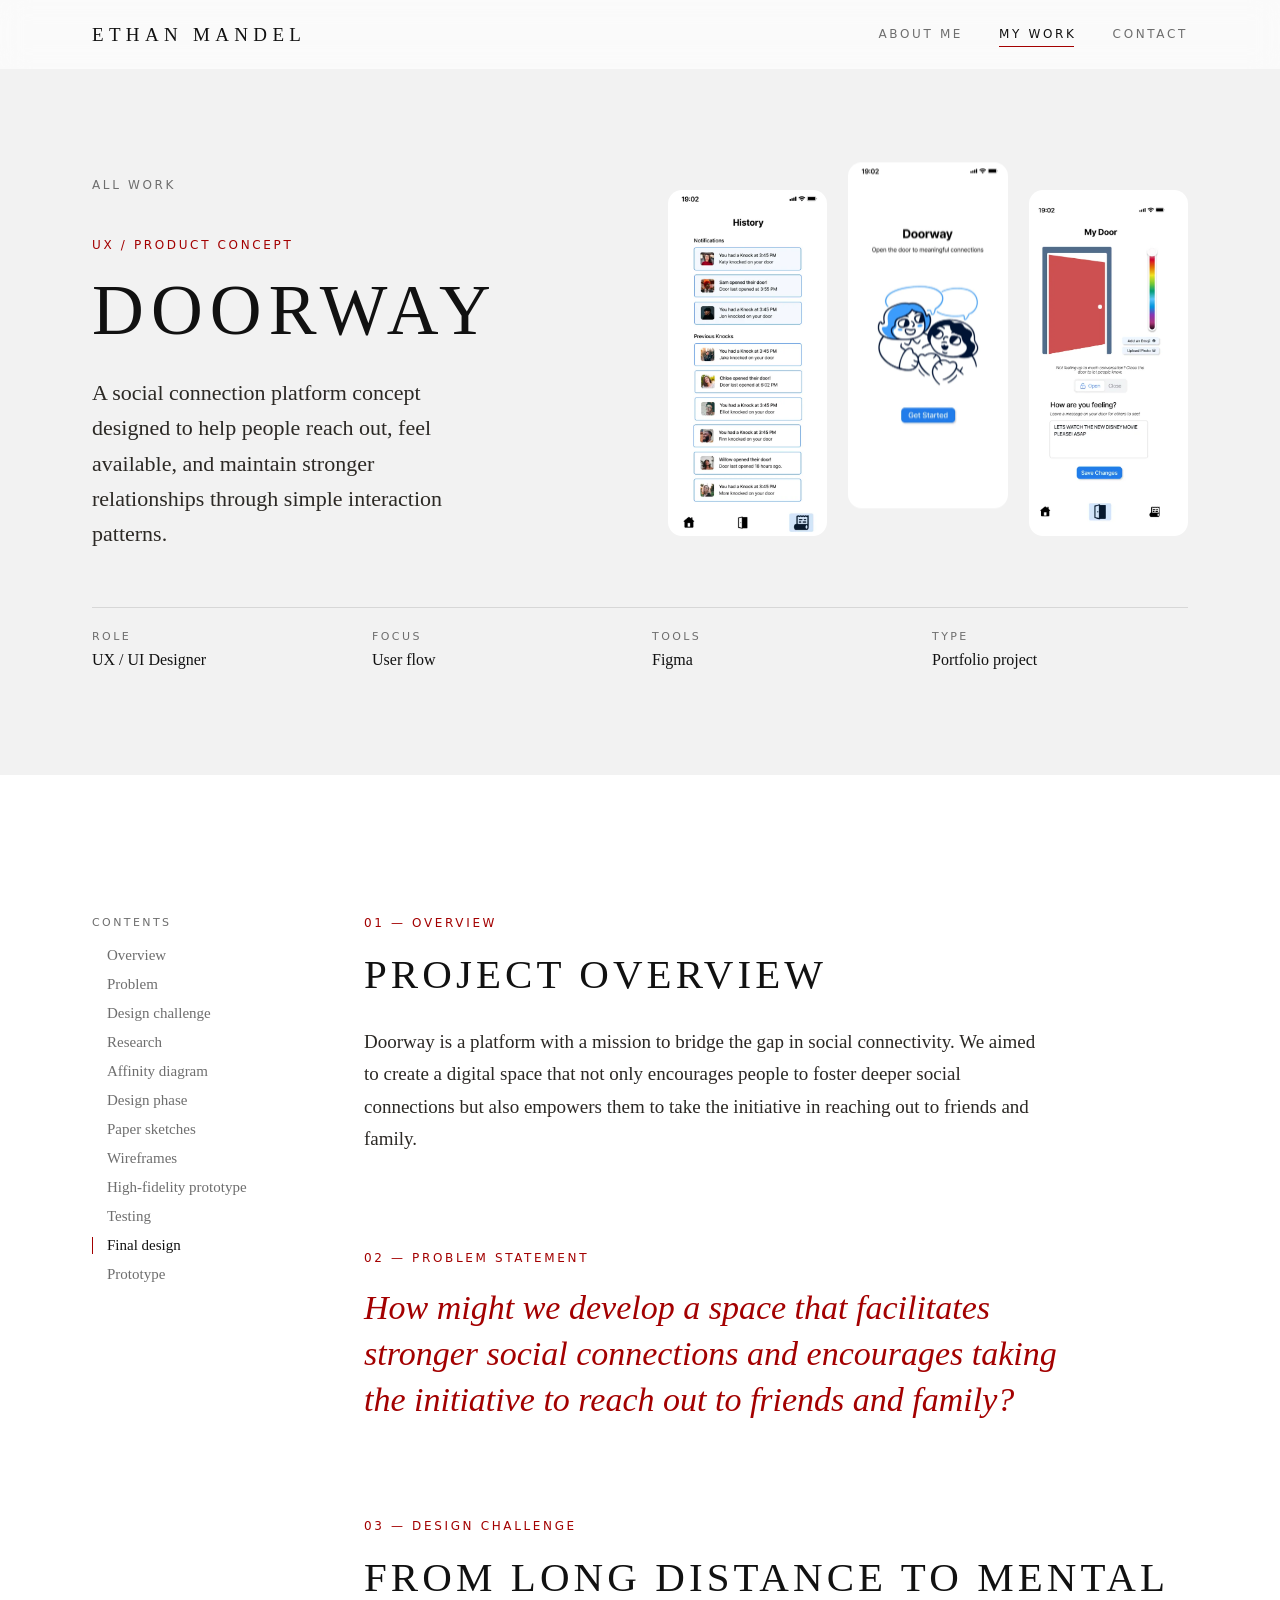
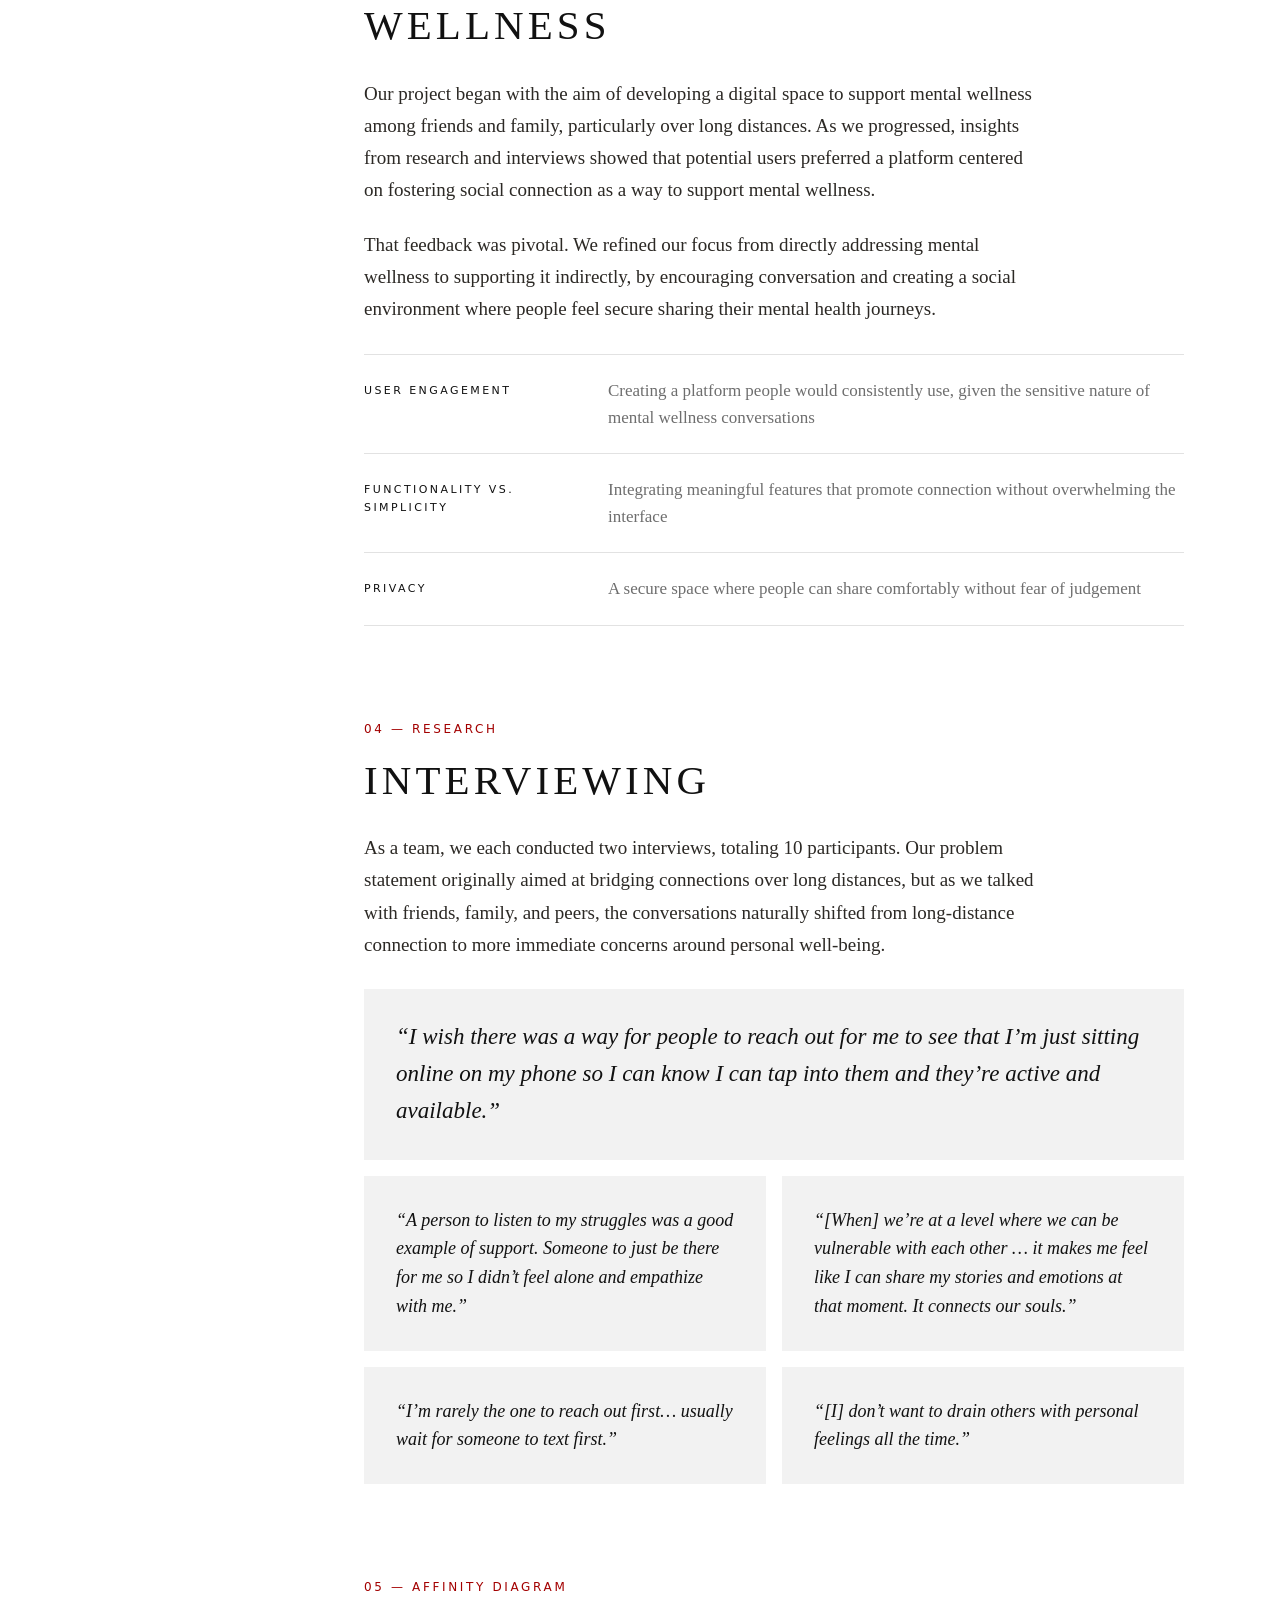
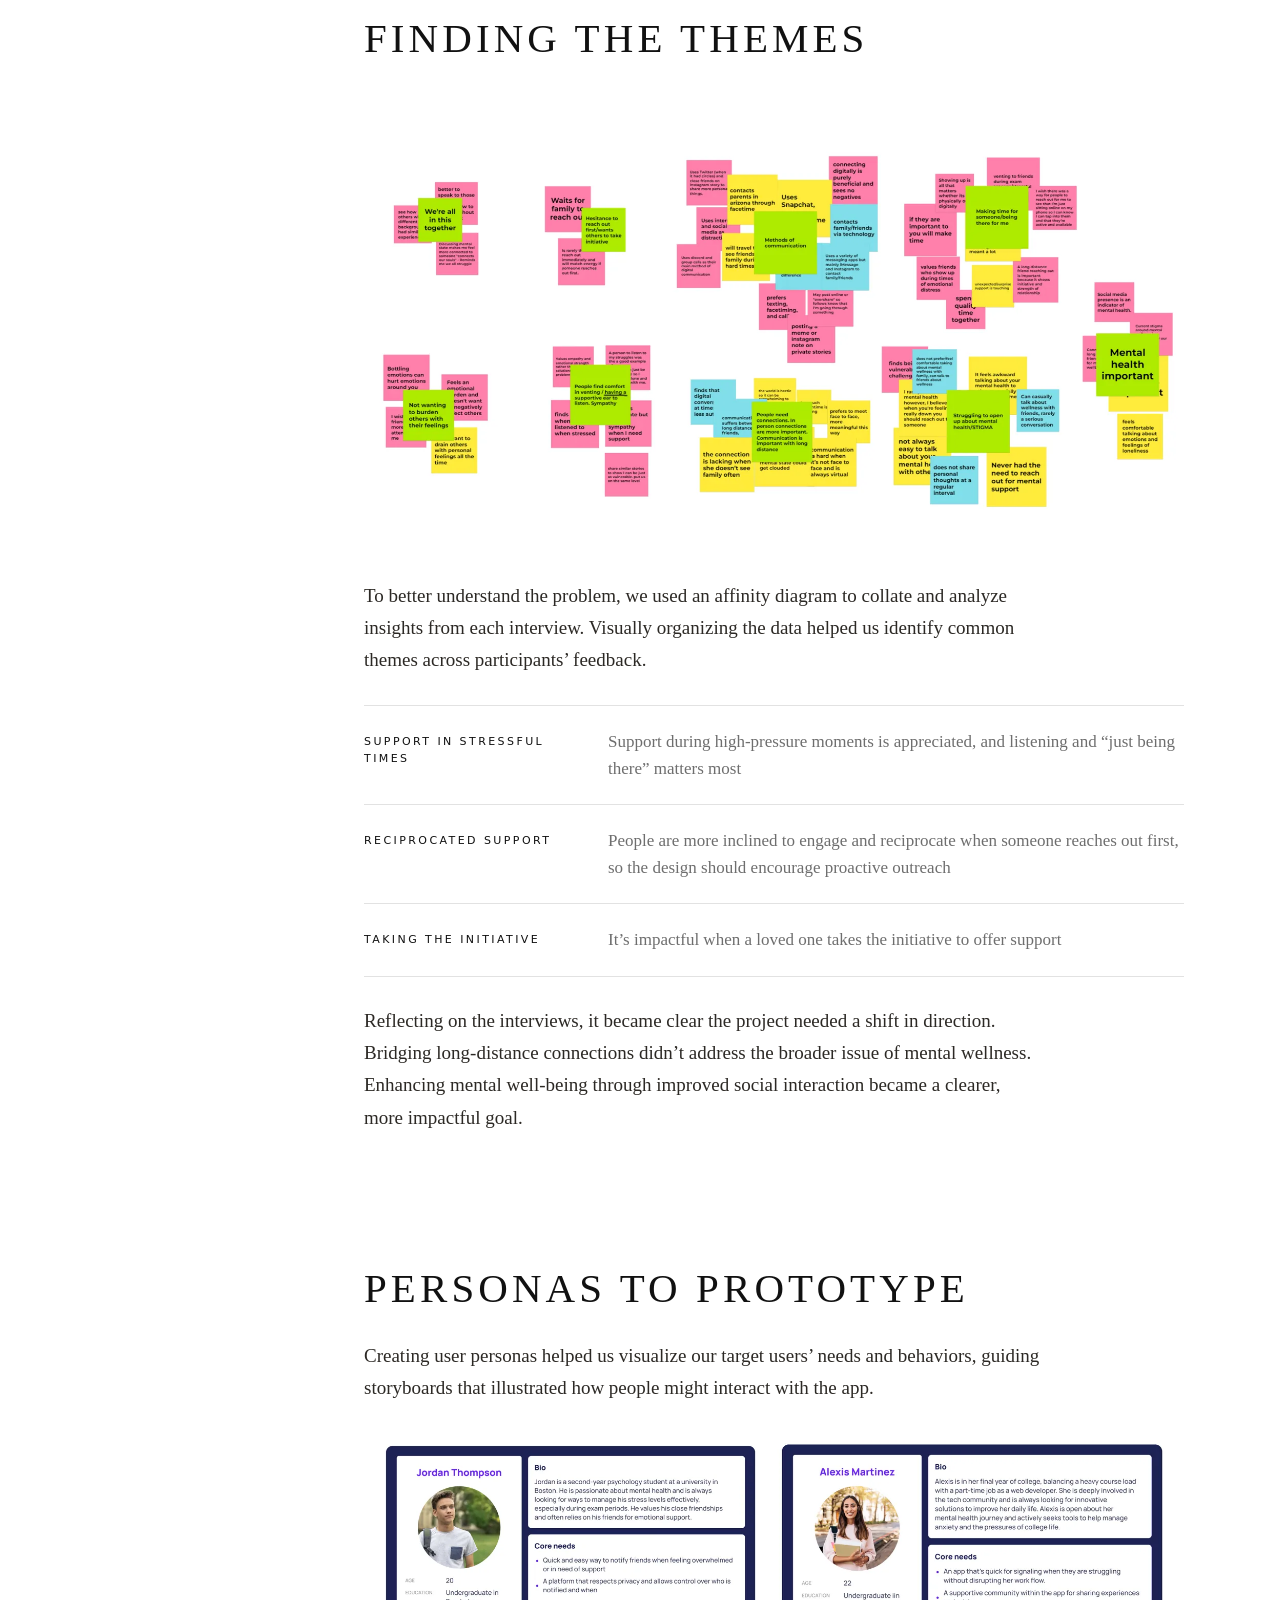
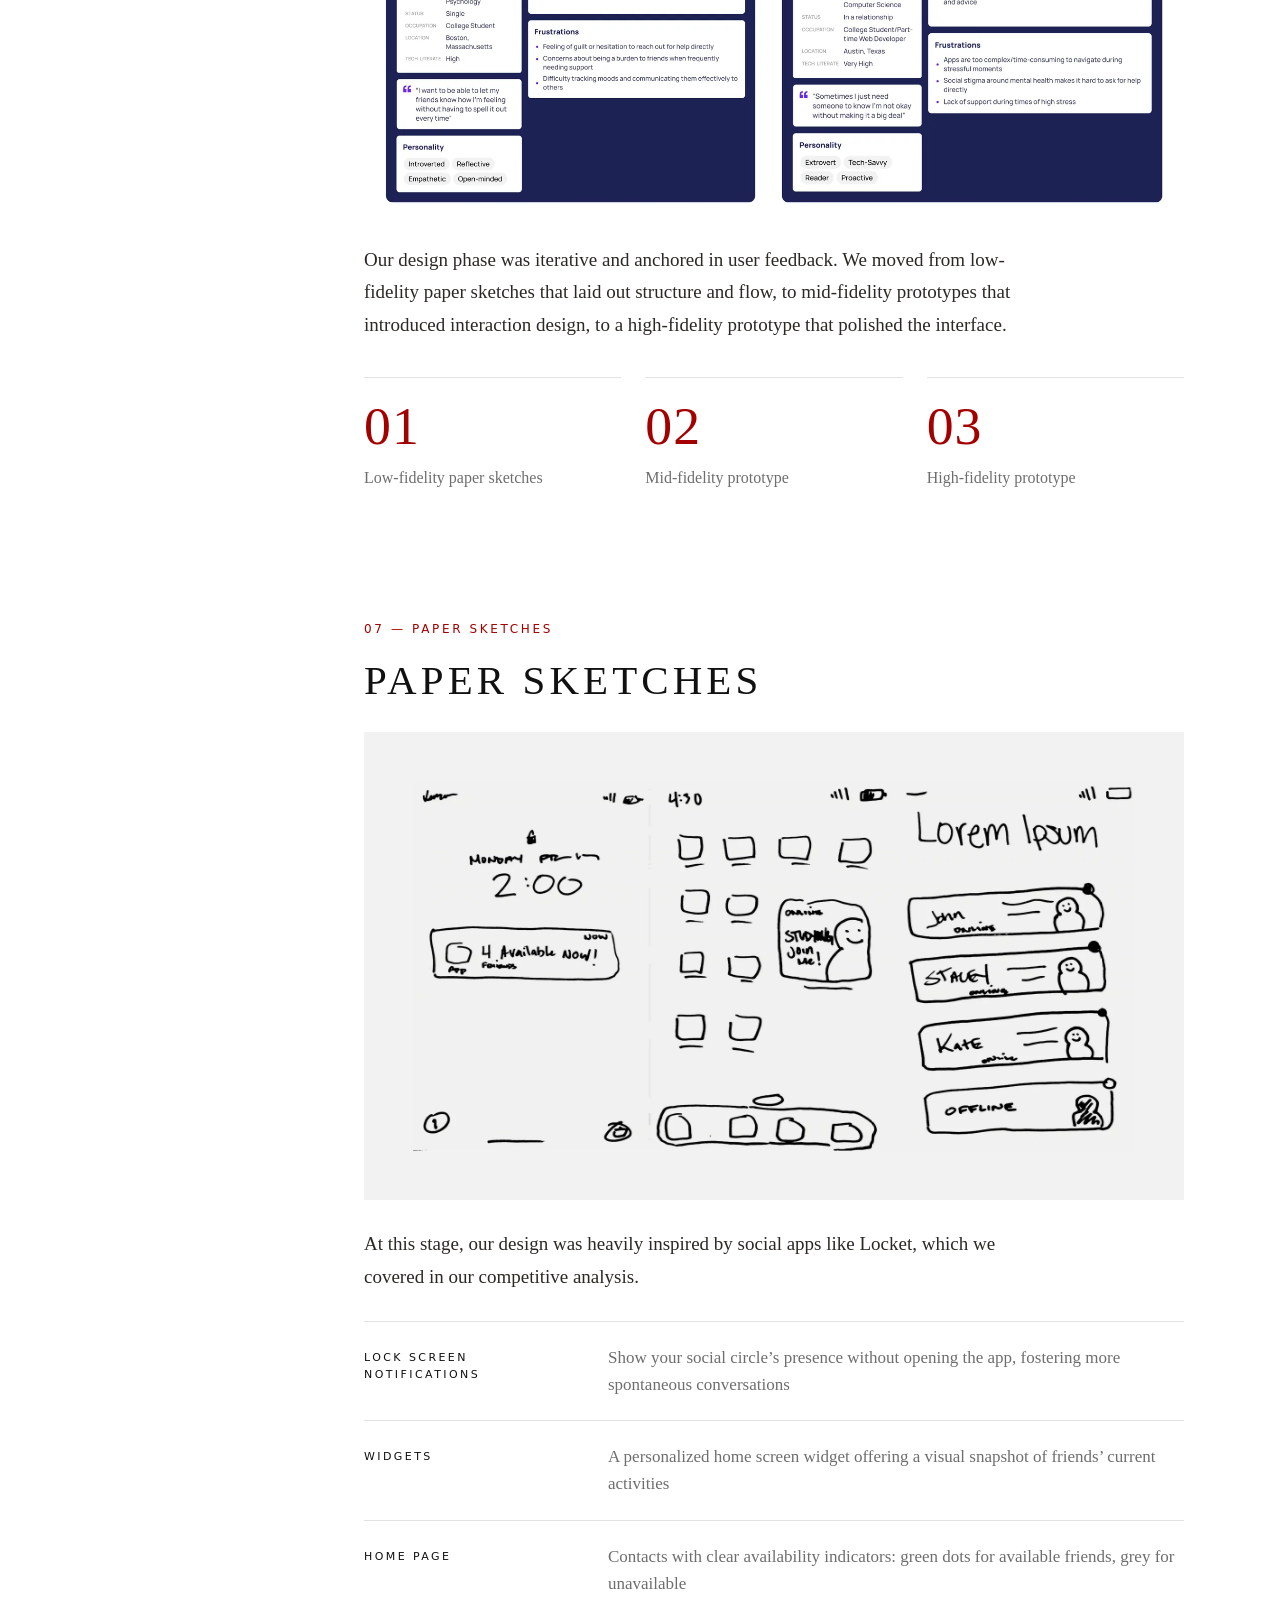
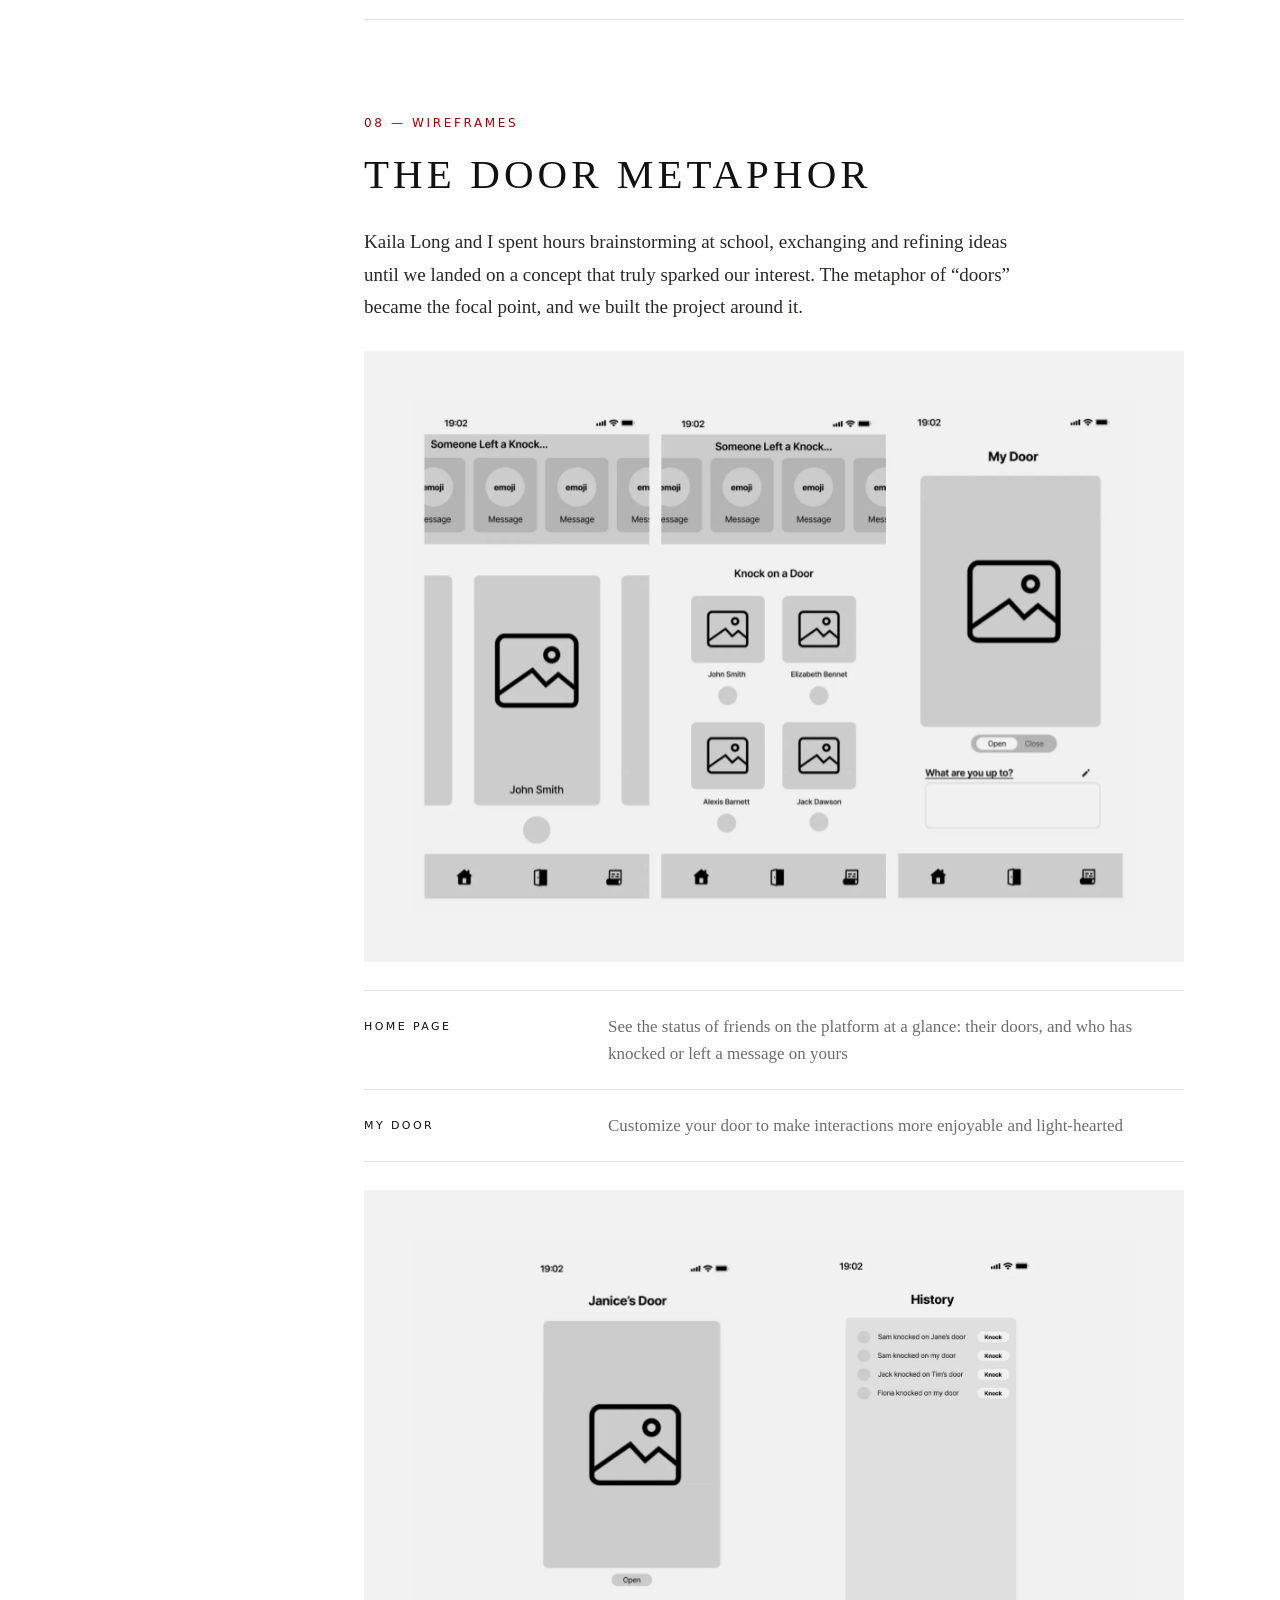
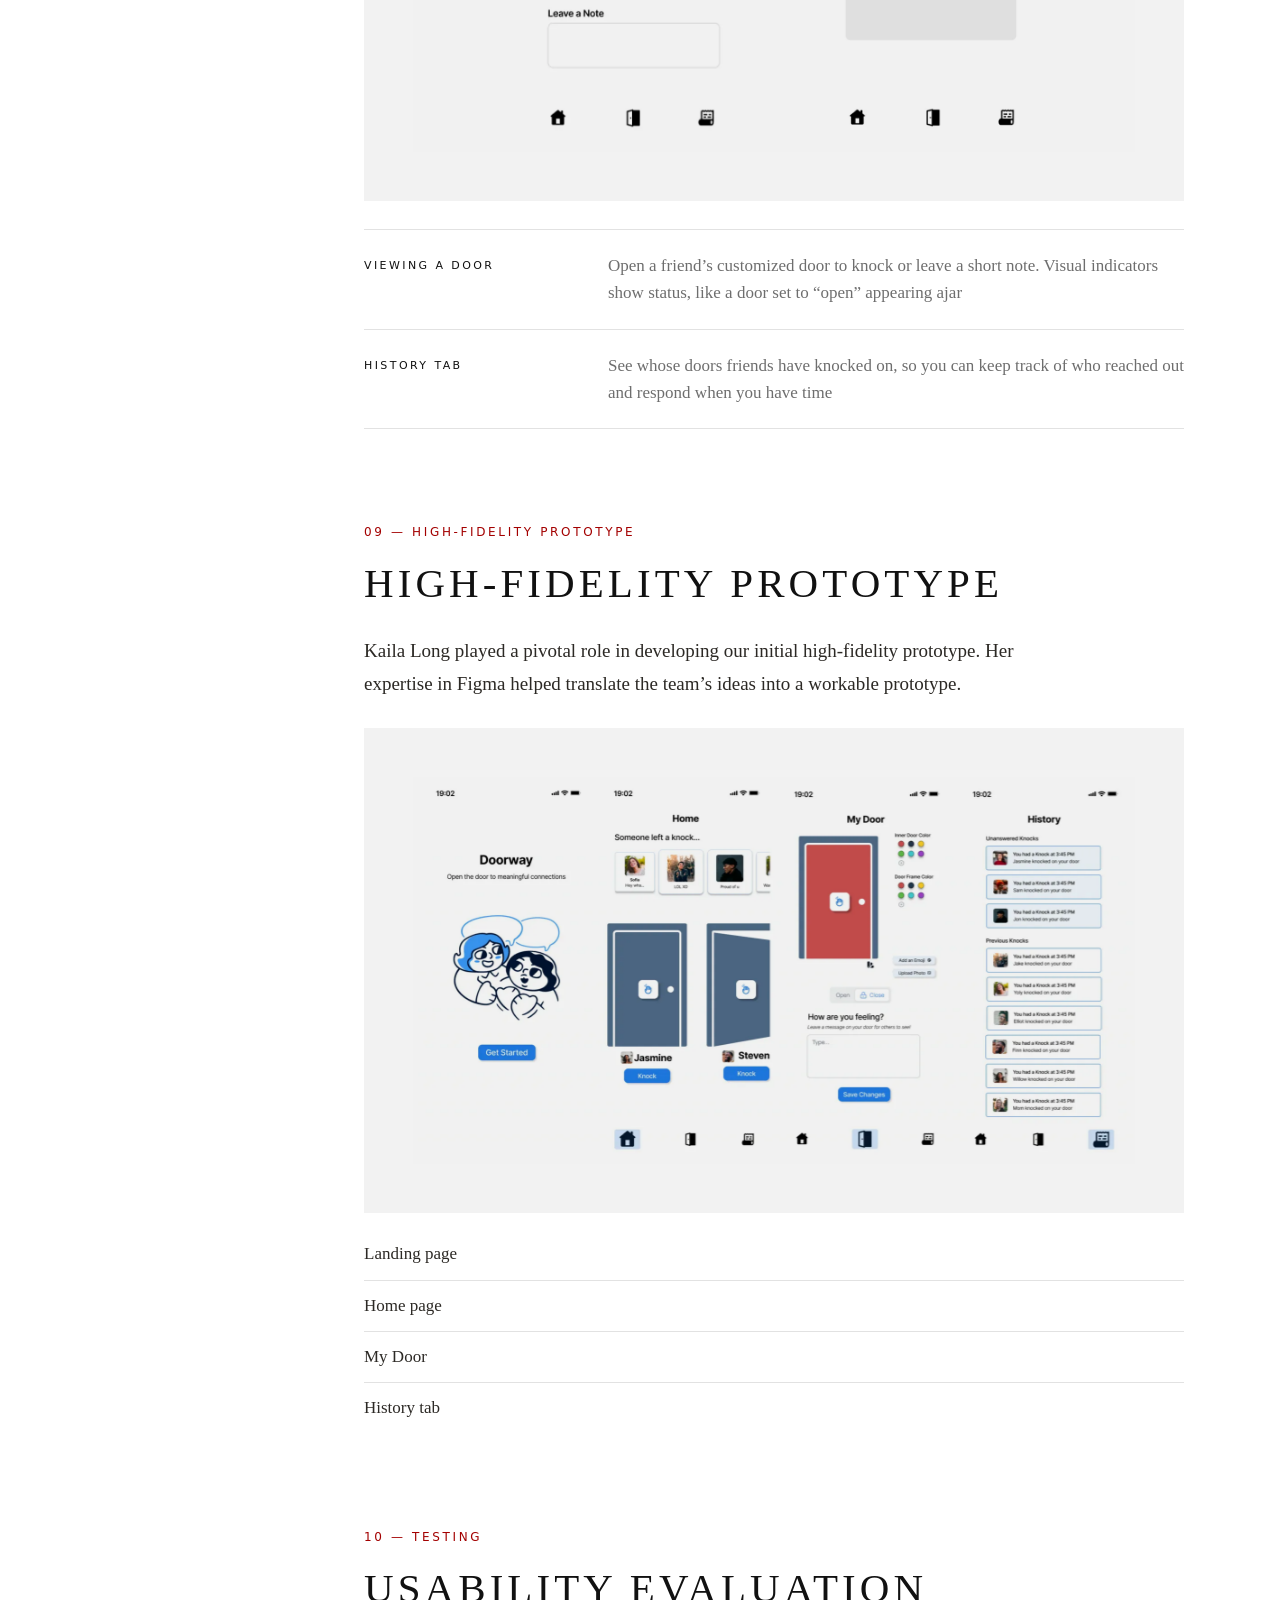
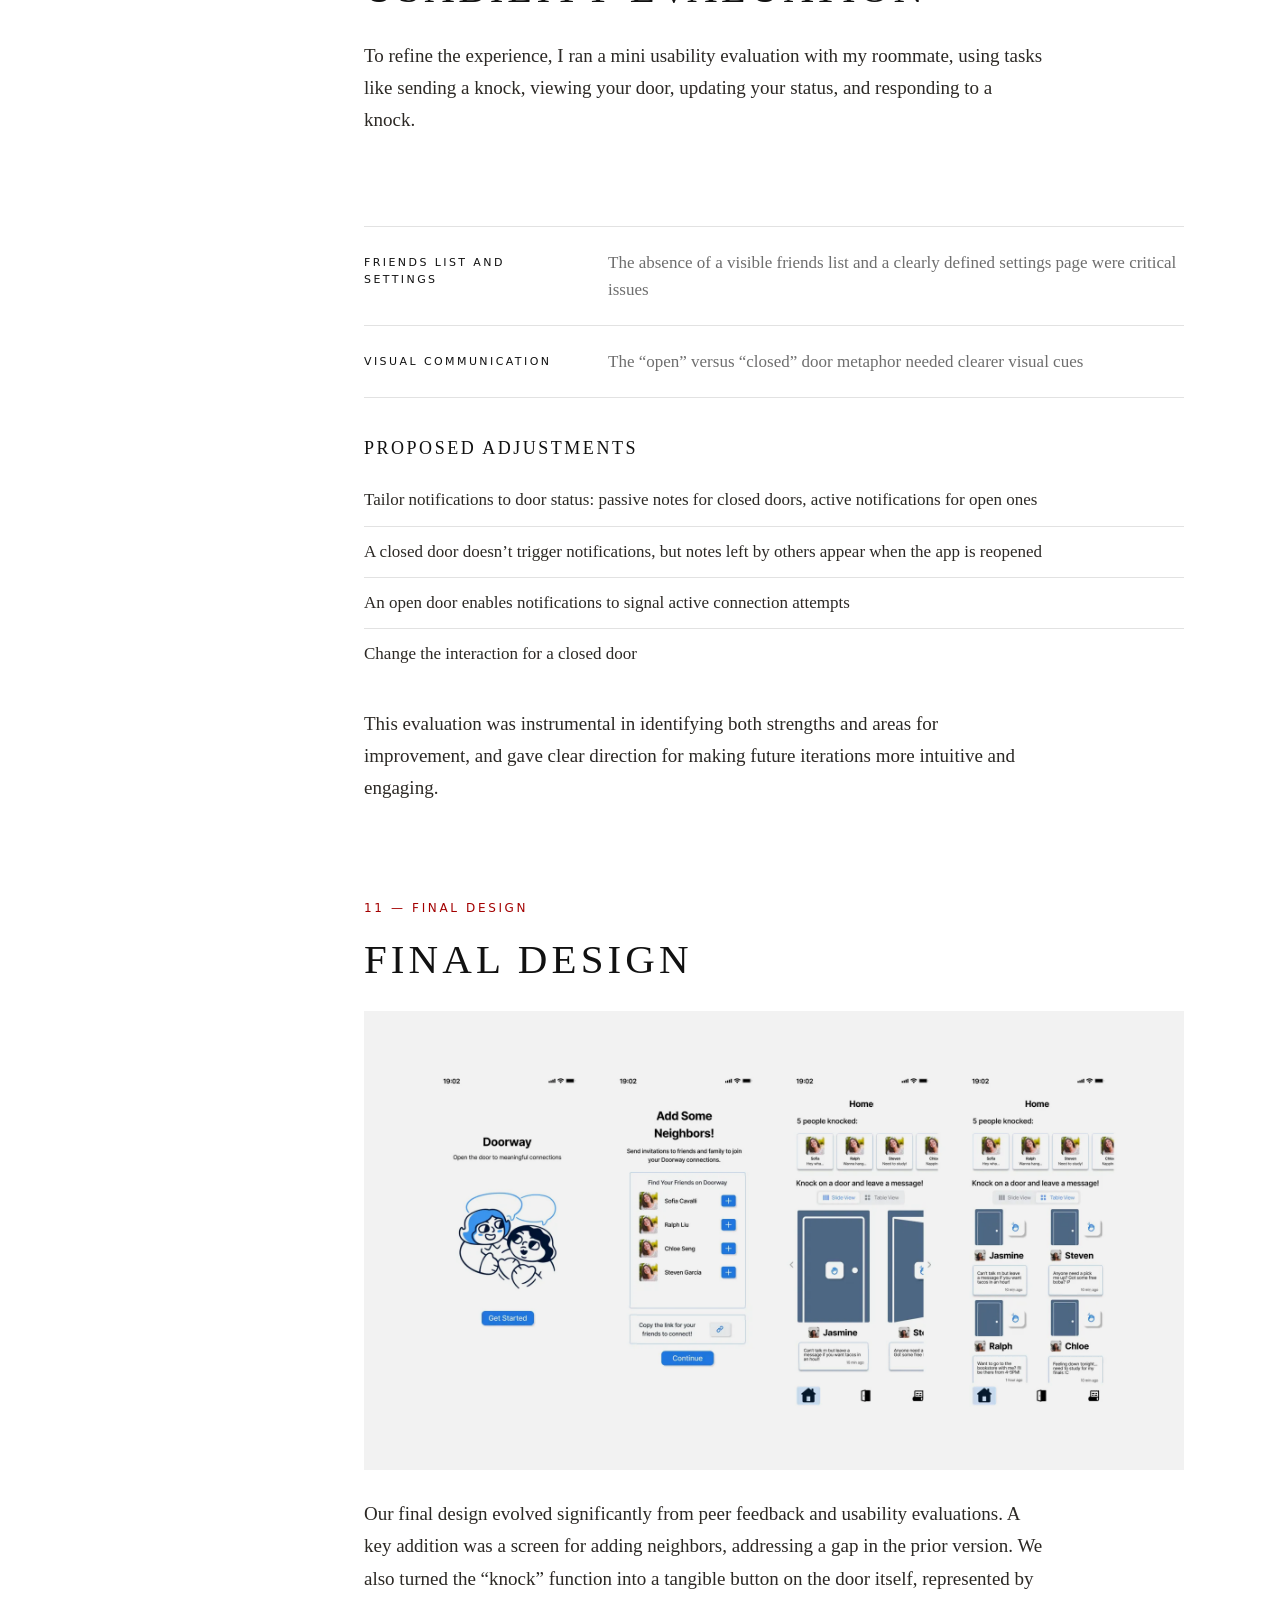
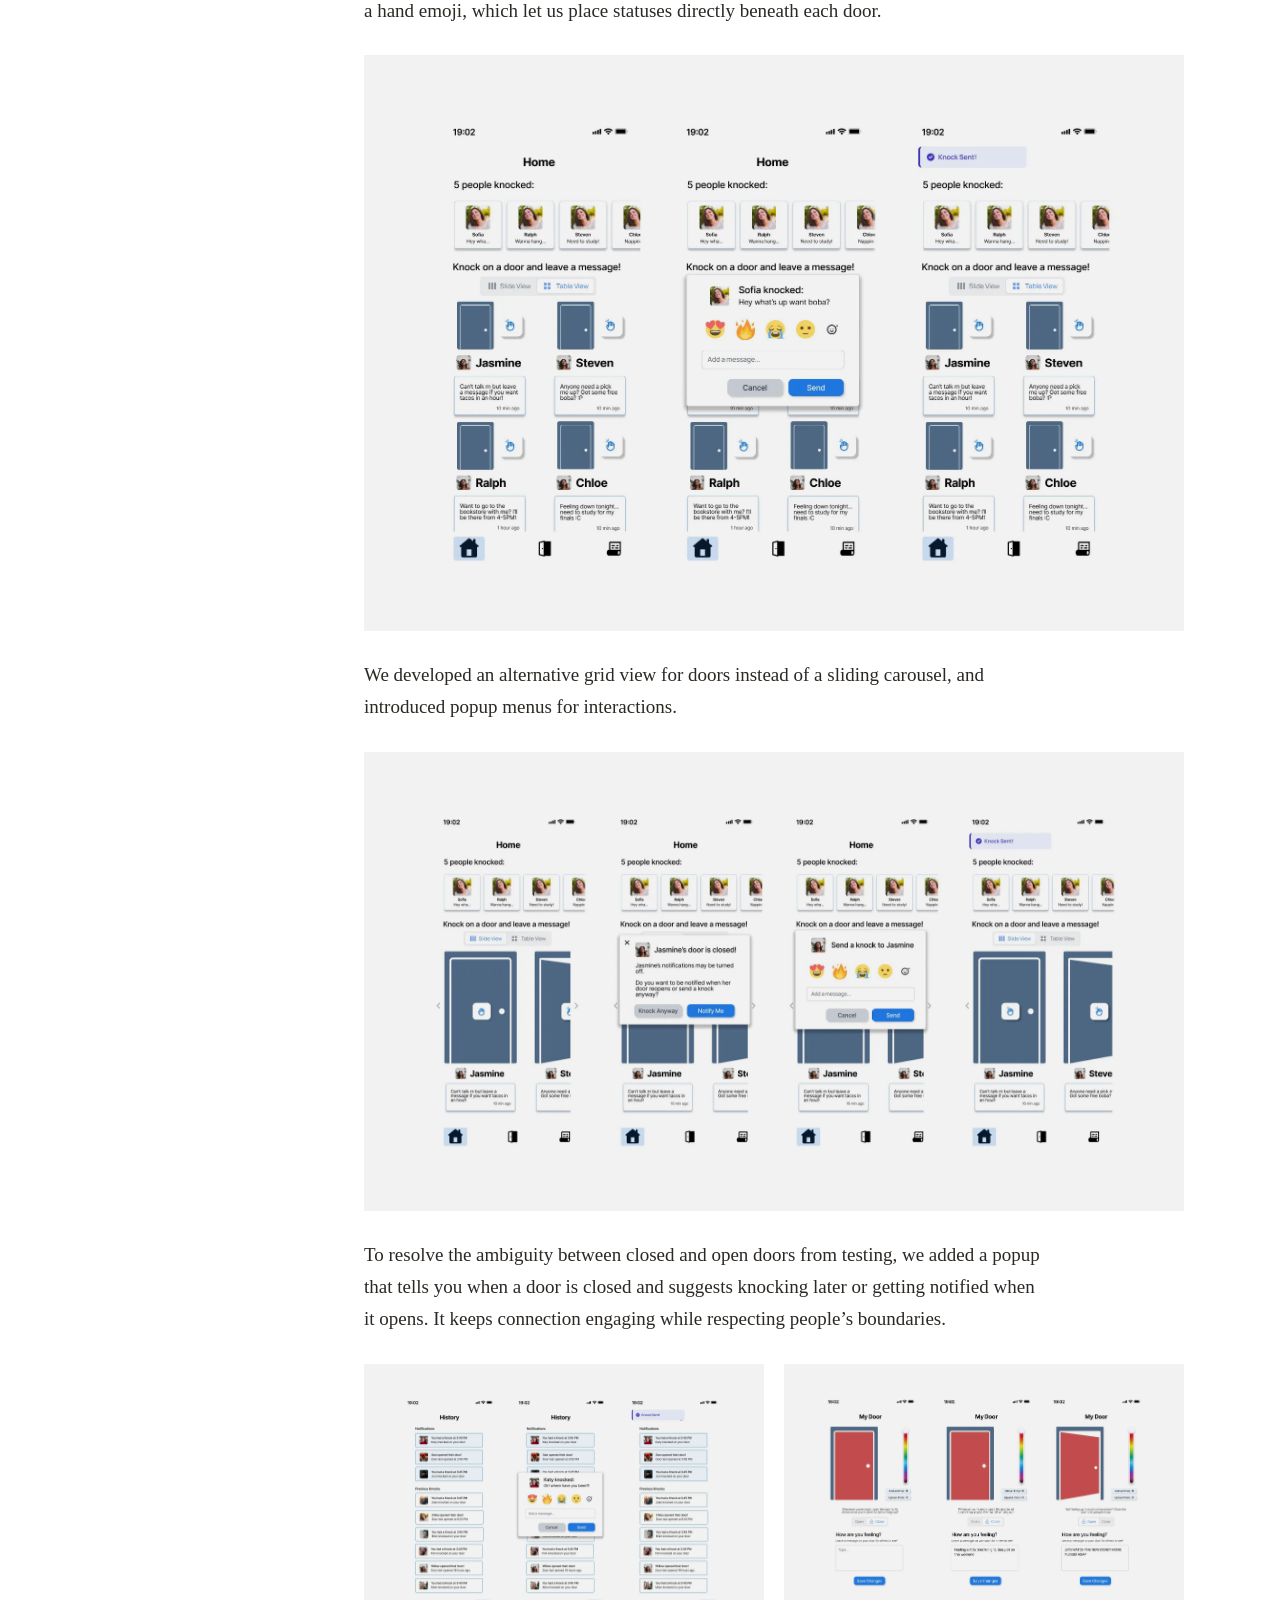
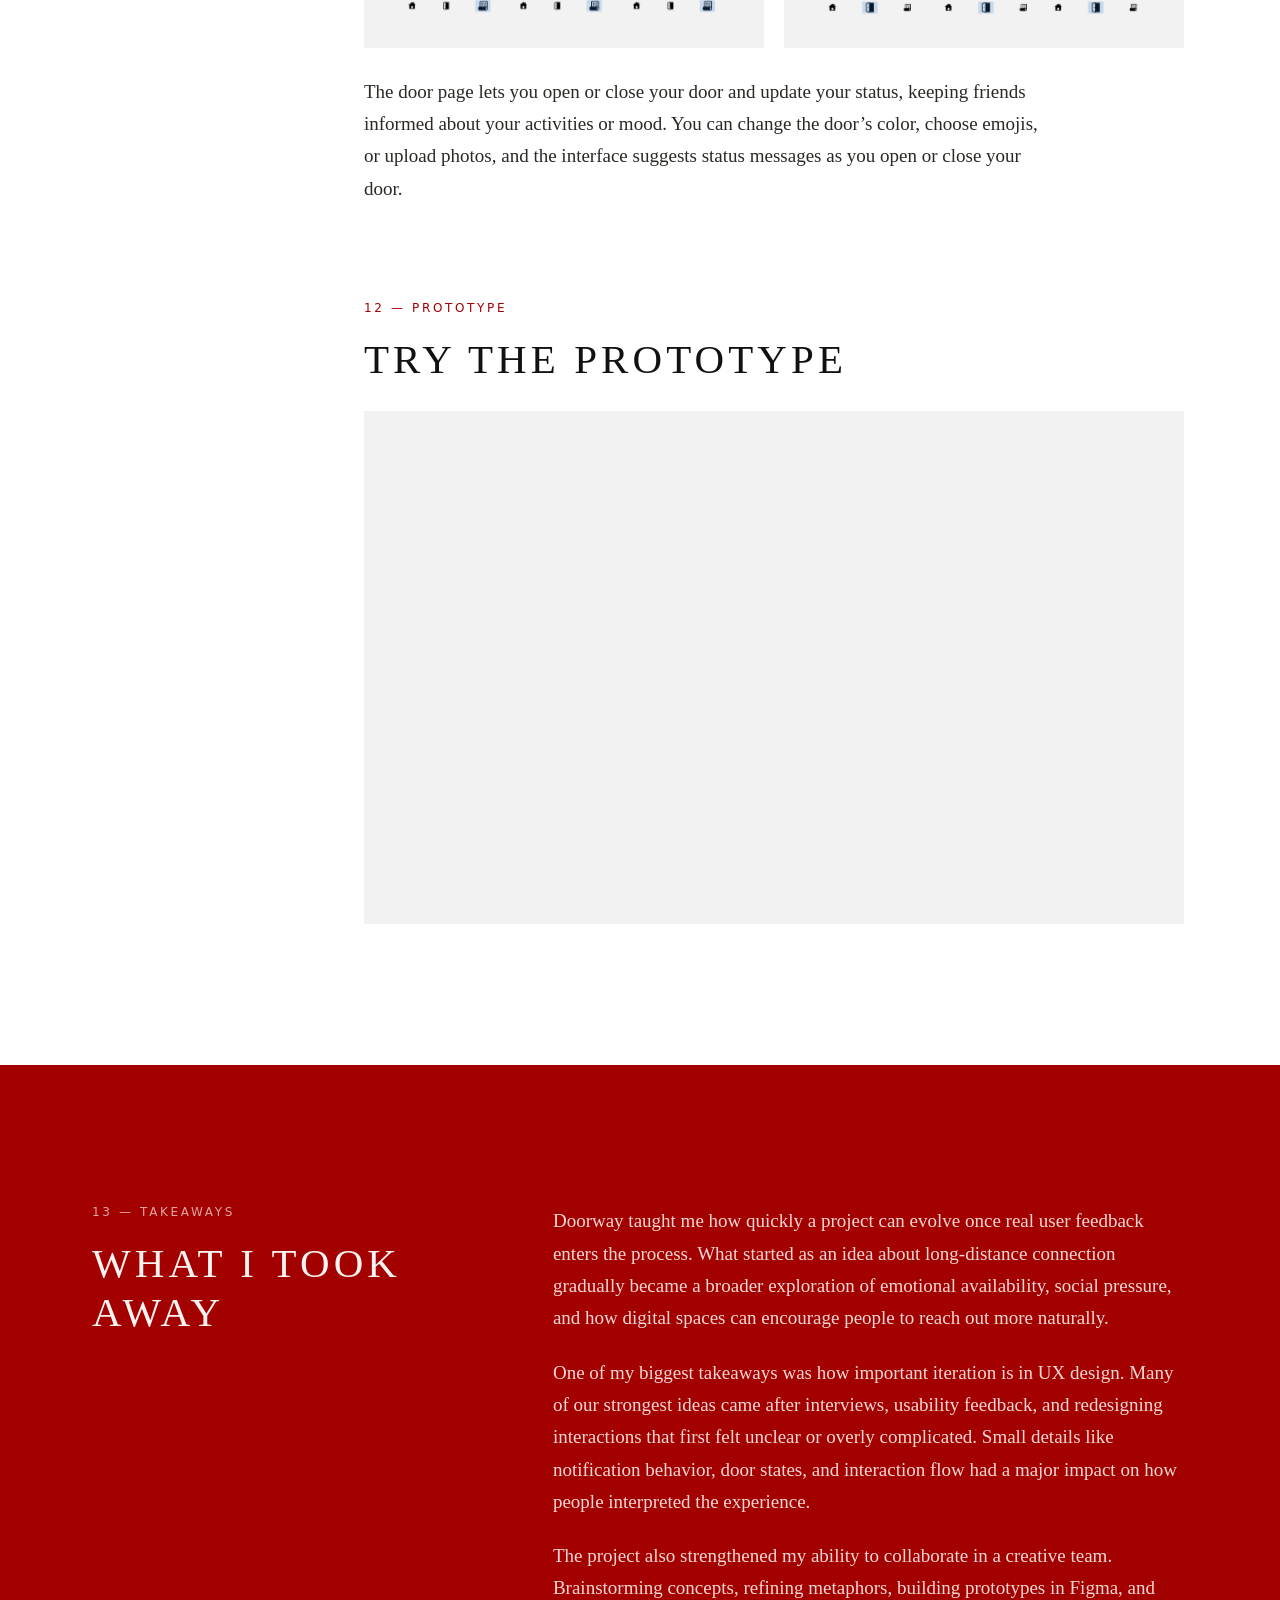
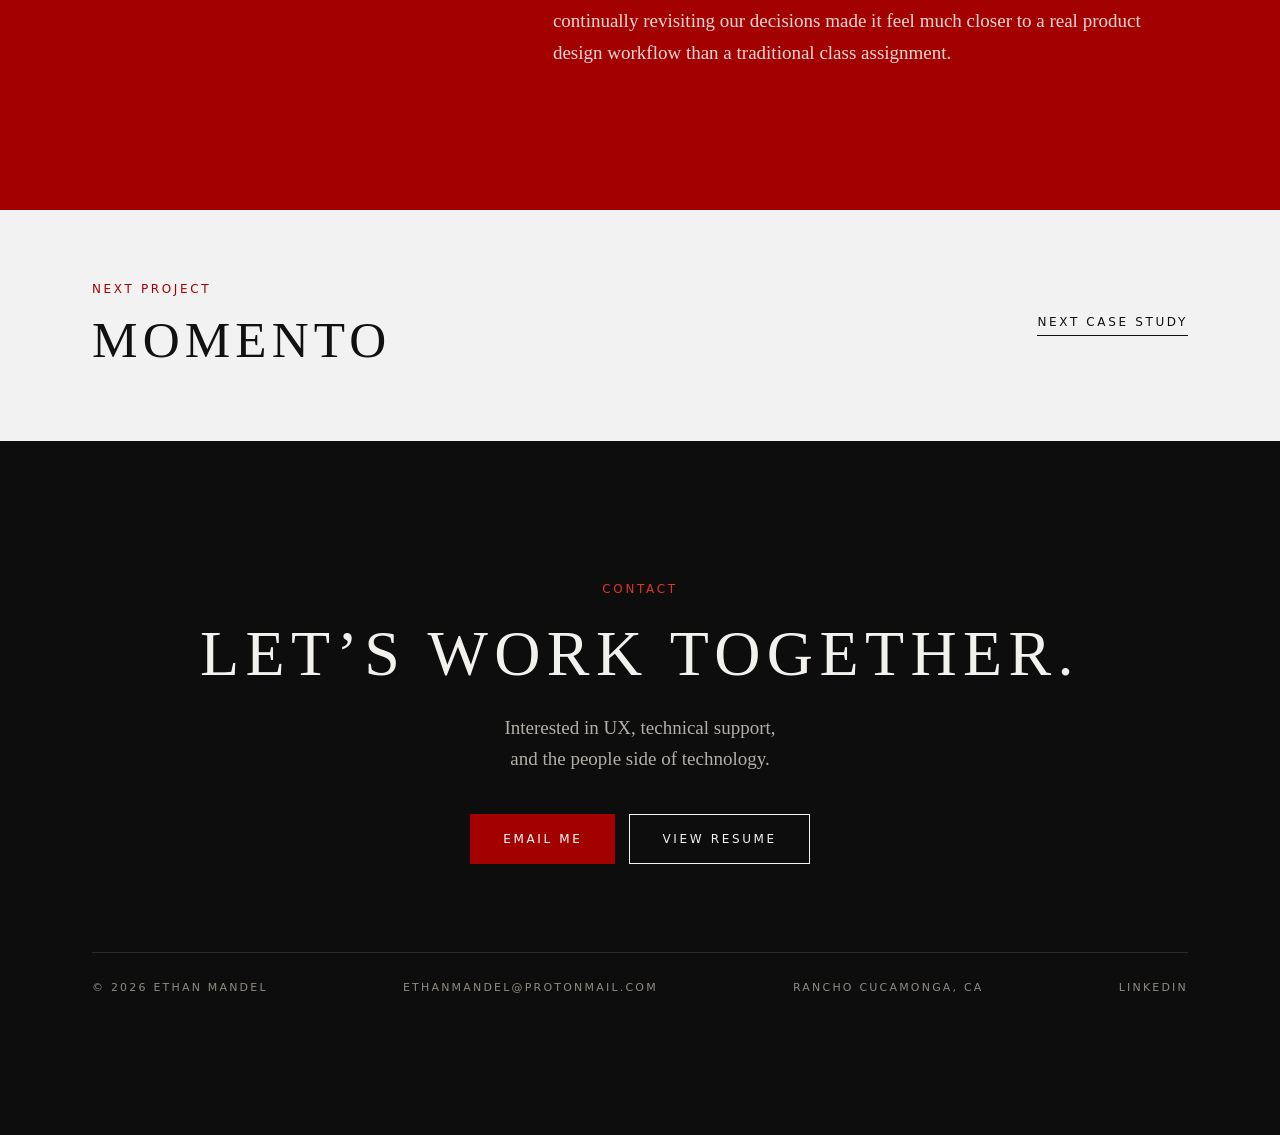
==== commit 6c8c3e1e: "Restyle in the momentoportrait.co style and remove arrow glyphs Light serif capitals for headings, t" ====
--- a/doorway.html
+++ b/doorway.html
@@ -9,8 +9,8 @@
   <meta property="og:description" content="Nudging people to reach out first." />
   <meta property="og:image" content="https://mandelethan.com/images/home/og.jpg" />
   <link rel="icon" href="favicon.svg" type="image/svg+xml" />
-  <link rel="stylesheet" href="css/site.css?v=2" />
-  <link rel="stylesheet" href="css/case-study.css?v=7" />
+  <link rel="stylesheet" href="css/site.css?v=3" />
+  <link rel="stylesheet" href="css/case-study.css?v=8" />
 </head>
 <body>
 
@@ -29,7 +29,7 @@
 <header class="cs-hero">
   <div class="wrap">
     <div>
-      <a href="index.html#work" class="back"><span aria-hidden="true">←</span> All work</a>
+      <a href="index.html#work" class="back">All work</a>
       <p class="eyebrow">UX / product concept</p>
       <h1>Doorway</h1>
       <p class="cs-hero__lede">A social connection platform concept designed to help people reach out, feel available, and maintain stronger relationships through simple interaction patterns.</p>
@@ -289,7 +289,7 @@
       <p class="eyebrow">Next project</p>
       <h2>Momento</h2>
     </div>
-    <span class="next__arrow" aria-hidden="true">→</span>
+    <span class="next__cue">Next case study</span>
   </div>
 </a>
 
@@ -313,5 +313,6 @@
 </footer>
 
 <script src="js/case-study.js?v=2"></script>
+<script src="js/site.js?v=1"></script>
 </body>
 </html>
--- a/css/site.css
+++ b/css/site.css
@@ -1,5 +1,6 @@
-/* Shared by every page: tokens, base type, nav, buttons, contact footer.
-   Page-specific styles stay inline in each page. */
+/* Shared by every page: tokens, base type, nav, buttons, contact footer, motion.
+   Page-specific styles stay inline in each page.
+   Type, buttons, hairlines and motion follow momentoportrait.co; the colors are the portfolio's own. */
 :root {
   --paper: #fafafa;
   --panel: #efefef;
@@ -12,11 +13,17 @@
   --red: #a30000;
   --wrap: 1160px;
   --nav-h: 68px;
+
+  /* Apple's New York (serif) and SF Pro (sans), as on momentoportrait.co.
+     Apple devices show them exactly; other devices fall back to the closest system fonts. */
+  --serif: ui-serif, "New York", "Iowan Old Style", Georgia, serif;
+  --sans: -apple-system, BlinkMacSystemFont, "SF Pro Text", system-ui, "Helvetica Neue", Arial, sans-serif;
+  --ease: cubic-bezier(.2,.7,.2,1);
 }
 * { box-sizing: border-box; margin: 0; padding: 0; }
-html { scroll-behavior: smooth; }
+html { scroll-behavior: smooth; scroll-padding-top: var(--nav-h); }
 body {
-  font-family: "Helvetica Neue", Helvetica, Arial, sans-serif;
+  font-family: var(--serif);
   color: var(--ink);
   background: var(--paper);
   -webkit-font-smoothing: antialiased;
@@ -24,72 +31,120 @@
 a { color: inherit; text-decoration: none; }
 img { display: block; max-width: 100%; height: auto; }
 .wrap { max-width: var(--wrap); margin: 0 auto; padding: 0 32px; }
-.section { padding: 112px 0; }
-.eyebrow { font-size: 12px; font-weight: 700; letter-spacing: .16em; text-transform: uppercase; color: var(--red); margin-bottom: 18px; }
-.h2 { font-size: clamp(32px, 3.6vw, 44px); font-weight: 700; letter-spacing: -.025em; line-height: 1.08; }
+.section { padding: clamp(5rem, 11vw, 9rem) 0; }
+
+/* Headings: light serif in wide-tracked capitals */
+h1, h2, h3, .h2 { font-family: var(--serif); font-weight: 300; text-transform: uppercase; }
+.h2 { font-size: clamp(28px, 3.2vw, 42px); letter-spacing: .1em; line-height: 1.18; }
+
+/* The small label face: regular sans, wide tracking, caps */
+.eyebrow, .nav__links a, .btn, .text-link, .back, .label {
+  font-family: var(--sans);
+  font-weight: 400;
+  font-size: 12px;
+  letter-spacing: .22em;
+  text-transform: uppercase;
+}
+.eyebrow { color: var(--red); margin-bottom: 20px; }
 
 /* NAV */
 .nav {
   position: sticky; top: 0; z-index: 50;
-  background: rgba(250, 250, 250, .85);
-  -webkit-backdrop-filter: blur(12px); backdrop-filter: blur(12px);
-  border-bottom: 1px solid var(--line);
+  background: rgba(250, 250, 250, .82);
+  -webkit-backdrop-filter: blur(14px); backdrop-filter: blur(14px);
+  border-bottom: 1px solid transparent;
+  transition: border-color .3s;
 }
+.nav.scrolled { border-bottom-color: var(--line); }
 .nav .wrap { height: var(--nav-h); display: flex; align-items: center; justify-content: space-between; }
-.nav__logo { font-size: 20px; font-weight: 700; letter-spacing: -.01em; }
-.nav__links { display: flex; gap: 40px; font-size: 15px; }
-.nav__links a { transition: color .2s; }
-.nav__links a:hover, .nav__links a[aria-current] { color: var(--red); }
+.nav__logo {
+  font-family: var(--serif); font-weight: 300; text-transform: uppercase;
+  font-size: 19px; letter-spacing: .28em; line-height: 1;
+}
+.nav__links { display: flex; gap: 36px; }
+.nav__links a { position: relative; padding: 6px 0; color: var(--muted); transition: color .2s; }
+.nav__links a:hover, .nav__links a[aria-current] { color: var(--ink); }
+/* Thin line under the page you're on; the same line slides in on hover */
+.nav__links a::after {
+  content: ""; position: absolute; left: 0; right: .22em; bottom: 0;
+  height: 1px; background: var(--red);
+  transform: scaleX(0); transform-origin: left; transition: transform .35s var(--ease);
+}
+.nav__links a:hover::after, .nav__links a[aria-current]::after { transform: scaleX(1); }
 
-/* BUTTONS */
+/* BUTTONS: square, a fill and an outline that trade places on hover */
 .btn {
-  display: inline-flex; align-items: center; gap: 8px;
-  border-radius: 999px; padding: 14px 26px;
-  font-size: 15px; font-weight: 600;
-  border: 1.5px solid transparent;
-  transition: background .2s, color .2s, border-color .2s, transform .2s;
+  display: inline-block;
+  padding: 17px 32px;
+  border: 1px solid currentColor;
+  cursor: pointer;
+  transition: background .25s, color .25s, border-color .25s;
 }
-.btn:hover { transform: translateY(-1px); }
-.btn--red { background: var(--red); color: #fff; }
-.btn--red:hover { background: #870000; }
-.btn--black { background: var(--ink); color: #fff; }
-.btn--black:hover { background: #333; }
-.btn--line { border-color: currentColor; }
-.btn--line:hover { background: var(--ink); color: var(--paper); border-color: var(--ink); }
+.btn--red { background: var(--red); border-color: var(--red); color: #fff; }
+.btn--red:hover { background: transparent; color: var(--red); }
+.btn--black { background: var(--ink); border-color: var(--ink); color: #fff; }
+.btn--black:hover { background: transparent; color: var(--ink); }
+.btn--line { background: transparent; color: var(--ink); }
+.btn--line:hover { background: var(--ink); border-color: var(--ink); color: var(--paper); }
+a:focus-visible, button:focus-visible { outline: 1px solid currentColor; outline-offset: 4px; }
+
+/* Text links: tracked caps over a hairline that turns red on hover */
+.text-link {
+  display: inline-block; color: var(--ink);
+  padding-bottom: 6px; border-bottom: 1px solid currentColor;
+  transition: color .2s;
+}
+.text-link:hover { color: var(--red); }
 
 /* CONTACT: the black section that closes every page */
 .contact { background: var(--black); color: #f3f1ee; }
 .contact .wrap { text-align: center; }
 .contact .eyebrow { color: #e0352b; }
-.contact .h2 { font-size: clamp(40px, 5.4vw, 72px); margin-bottom: 18px; }
-.contact__sub { font-size: 18px; color: #b3aea7; max-width: 480px; margin: 0 auto 36px; line-height: 1.5; }
-.contact__actions { display: flex; flex-wrap: wrap; justify-content: center; gap: 12px; }
-/* footer actions are underlined text links with the ↗, matching the homepage hero */
-.contact .contact__actions { gap: 18px 44px; }
-.contact .contact__actions .btn {
-  background: none; border: 0; border-radius: 0;
-  border-bottom: 1.5px solid currentColor; padding: 0 0 4px;
-  font-size: 20px; gap: 10px; color: #f3f1ee;
-  transition: gap .2s, color .2s;
+.contact .h2 { font-size: clamp(34px, 5vw, 64px); letter-spacing: .1em; margin-bottom: 22px; }
+.contact__sub { font-size: 19px; line-height: 1.6; color: #b3aea7; max-width: 30ch; margin: 0 auto 40px; }
+.contact__actions { display: flex; flex-wrap: wrap; justify-content: center; gap: 14px; }
+.contact .btn--red:hover { color: #e0352b; border-color: #e0352b; }
+.contact .btn--line { color: #f3f1ee; }
+.contact .btn--line:hover { background: #f3f1ee; border-color: #f3f1ee; color: var(--black); }
+.contact__meta {
+  margin-top: 88px; padding-top: 28px; border-top: 1px solid rgba(255,255,255,.12);
+  display: flex; flex-wrap: wrap; justify-content: space-between; gap: 12px 32px;
+  font-family: var(--sans); font-size: 11px; letter-spacing: .2em; text-transform: uppercase;
+  color: #8f8a83;
 }
-.contact .contact__actions .btn::after { content: "↗"; }
-.contact .contact__actions .btn--red { color: #e0352b; }
-.contact .contact__actions .btn:hover { transform: none; background: none; gap: 14px; }
-.contact__meta {
-  margin-top: 80px; padding-top: 28px; border-top: 1px solid rgba(255,255,255,.1);
-  display: flex; flex-wrap: wrap; justify-content: space-between; gap: 12px 32px;
-  font-size: 14px; color: #8f8a83;
+.contact__meta a { transition: color .2s; }
+.contact__meta a:hover { color: #fff; }
+
+/* MOTION (set up by js/site.js; the site works without it) */
+/* Page load: the nav slides down */
+.js .nav { animation: drop-in .9s var(--ease) both; }
+@keyframes drop-in { from { transform: translateY(-100%); opacity: 0; } }
+@keyframes rise { from { transform: translateY(28px); opacity: 0; } }
+/* Like a print developing: starts pale and soft, comes up to full contrast */
+@keyframes develop { from { filter: brightness(1.6) contrast(.5) blur(2px); } to { filter: none; } }
+/* Scroll: each block fades up; items in a group follow one after another */
+.js .reveal {
+  opacity: 0; transform: translateY(26px);
+  transition: opacity 1s ease, transform 1.1s var(--ease);
+  transition-delay: var(--delay, 0s);
 }
-.contact__meta a:hover { color: #fff; }
+.js .reveal.visible { opacity: 1; transform: none; }
 
 @media (max-width: 900px) {
   .wrap { padding: 0 20px; }
-  .section { padding: 72px 0; }
-  .nav__logo { font-size: 17px; }
-  .nav__links { gap: 18px; font-size: 14px; }
+  .nav__links a { font-size: 10px; letter-spacing: .18em; white-space: nowrap; }
+}
+@media (max-width: 600px) {
+  /* phones: the links move to a second row under the name */
+  :root { --nav-h: 92px; }
+  .nav .wrap { height: auto; flex-wrap: wrap; row-gap: 10px; padding-top: 14px; padding-bottom: 10px; }
+  .nav__logo { font-size: 16px; letter-spacing: .24em; }
+  .nav__links { width: 100%; justify-content: space-between; gap: 0; }
+  .btn { padding: 15px 24px; }
   .contact__meta { margin-top: 56px; flex-direction: column; text-align: center; align-items: center; }
 }
 @media (prefers-reduced-motion: reduce) {
   html { scroll-behavior: auto; }
-  .btn { transition: none; }
+  *, *::before, *::after { animation: none !important; transition: none !important; }
+  .js .reveal { opacity: 1; transform: none; }
 }
--- a/css/case-study.css
+++ b/css/case-study.css
@@ -6,53 +6,62 @@
   min-height: calc(86vh - var(--nav-h));
   padding-top: 56px; padding-bottom: 56px;
 }
-.back { display: inline-flex; gap: 8px; font-size: 14px; font-weight: 600; color: var(--muted); margin-bottom: 40px; transition: color .2s; }
+/* "All work": tracked caps; a hairline draws in under it on hover */
+.back { position: relative; display: inline-block; color: var(--muted); padding-bottom: 6px; margin-bottom: 40px; transition: color .2s; }
+.back::after { content: ""; position: absolute; left: 0; right: .22em; bottom: 0; height: 1px; background: currentColor; transform: scaleX(0); transform-origin: left; transition: transform .35s var(--ease); }
 .back:hover { color: var(--red); }
-.cs-hero h1 { font-size: clamp(48px, 7vw, 92px); font-weight: 700; letter-spacing: -.035em; line-height: 1; margin-bottom: 24px; }
-.cs-hero__lede { font-size: 21px; line-height: 1.5; color: var(--body); max-width: 520px; }
-.cs-hero__actions { display: flex; flex-wrap: wrap; gap: 12px; margin-top: 32px; }
+.back:hover::after { transform: scaleX(1); }
+.cs-hero h1 { font-size: clamp(40px, 5.6vw, 76px); letter-spacing: .1em; line-height: 1.08; margin-bottom: 26px; }
+.cs-hero__lede { font-size: clamp(19px, 1.8vw, 22px); line-height: 1.6; color: var(--body); max-width: 34ch; }
+/* Hero: label, title, intro and button rise in one after another */
+.js .cs-hero .wrap > div:first-child > * { animation: rise 1s var(--ease) both; }
+.js .cs-hero .eyebrow { animation-delay: .2s !important; }
+.js .cs-hero h1 { animation-delay: .35s !important; }
+.js .cs-hero__lede { animation-delay: .55s !important; }
+.js .cs-hero__actions { animation-delay: .7s !important; }
+.cs-hero__actions { display: flex; flex-wrap: wrap; gap: 12px; margin-top: 36px; }
 /* facts run as one full-width row along the bottom of the hero */
 .facts {
   grid-column: 1 / -1;
   display: grid; grid-template-columns: repeat(4, 1fr); gap: 24px;
   border-top: 1px solid var(--line); padding-top: 22px;
 }
-.facts dt { font-size: 12px; font-weight: 700; letter-spacing: .12em; text-transform: uppercase; color: var(--muted); margin-bottom: 6px; }
-.facts dd { font-size: 15px; }
+.facts dt { font-family: var(--sans); font-size: 11px; letter-spacing: .22em; text-transform: uppercase; color: var(--muted); margin-bottom: 8px; }
+.facts dd { font-size: 16px; }
 
 /* Lineup: three screens in a row, the middle one raised */
 .lineup { display: grid; grid-template-columns: repeat(3, 1fr); gap: 4%; align-items: center; }
-.lineup img { width: 100%; border-radius: 14px; animation: rise .6s cubic-bezier(.3,1.12,.6,1) both; }
+.lineup img { width: 100%; border-radius: 14px; animation: screen-rise .6s cubic-bezier(.3,1.12,.6,1) both; }
 .lineup img:nth-child(2) { transform: translateY(-8%); animation-name: rise-mid; animation-delay: .06s; }
 .lineup img:nth-child(3) { animation-delay: .12s; }
-@keyframes rise { from { opacity: 0; transform: translateY(12%); } }
+@keyframes screen-rise { from { opacity: 0; transform: translateY(12%); } }
 @keyframes rise-mid { from { opacity: 0; transform: translateY(4%); } to { transform: translateY(-8%); } }
 
 /* BODY: sticky contents + reading column */
 .cs-body { background: #fff; }
 .cs-body .wrap { display: grid; grid-template-columns: 200px 1fr; gap: 72px; }
-.toc { position: sticky; top: calc(var(--nav-h) + 40px); align-self: start; display: grid; gap: 10px; font-size: 14px; }
-.toc p { font-size: 12px; font-weight: 700; letter-spacing: .12em; text-transform: uppercase; color: var(--muted); margin-bottom: 6px; }
-.toc a { color: var(--muted); padding-left: 12px; border-left: 2px solid transparent; transition: color .2s, border-color .2s; }
+.toc { position: sticky; top: calc(var(--nav-h) + 40px); align-self: start; display: grid; gap: 12px; font-size: 15px; }
+.toc p { font-family: var(--sans); font-size: 11px; letter-spacing: .22em; text-transform: uppercase; color: var(--muted); margin-bottom: 6px; }
+.toc a { color: var(--muted); padding-left: 14px; border-left: 1px solid transparent; transition: color .2s, border-color .2s; }
 .toc a:hover { color: var(--ink); }
 .toc a[aria-current] { color: var(--ink); border-color: var(--red); }
 .cs-content { max-width: 820px; display: grid; gap: 96px; }
 .cs-section { scroll-margin-top: calc(var(--nav-h) + 32px); }
-.cs-section .h2 { margin-bottom: 24px; }
-.prose { display: grid; gap: 20px; font-size: 18px; line-height: 1.7; color: var(--body); max-width: 680px; }
+.cs-section .h2 { margin-bottom: 28px; }
+.prose { display: grid; gap: 22px; font-size: 19px; line-height: 1.7; color: var(--body); max-width: 680px; }
 
 .stats { display: grid; grid-template-columns: repeat(3, 1fr); gap: 24px; margin: 8px 0 36px; }
-.stats div { border-top: 2px solid var(--red); padding-top: 14px; }
-.stats b { display: block; font-size: clamp(36px, 4vw, 52px); font-weight: 700; letter-spacing: -.03em; color: var(--red); line-height: 1; margin-bottom: 8px; }
-.stats span { font-size: 15px; color: var(--muted); line-height: 1.4; }
+.stats div { border-top: 1px solid var(--line); padding-top: 22px; }
+.stats b { display: block; font-size: clamp(38px, 4.2vw, 56px); font-weight: 300; letter-spacing: .02em; color: var(--red); line-height: 1; margin-bottom: 12px; }
+.stats span { font-size: 16px; color: var(--muted); line-height: 1.5; }
 
 .features { display: grid; grid-template-columns: 1fr 1fr; gap: 48px 32px; }
-.panel { background: var(--silver); border-radius: 22px; }
+.panel { background: var(--silver); }
 .feature .media { margin-bottom: 18px; }
-.feature h3 { font-size: 20px; font-weight: 700; letter-spacing: -.01em; margin-bottom: 6px; }
-.feature p { font-size: 16px; line-height: 1.6; color: var(--body); }
+.feature h3 { font-size: 17px; letter-spacing: .14em; margin-bottom: 10px; }
+.feature p { font-size: 17px; line-height: 1.65; color: var(--body); }
 
-.quote { font-size: clamp(26px, 3vw, 36px); font-weight: 700; letter-spacing: -.02em; line-height: 1.2; color: var(--red); max-width: 720px; }
+.quote { font-size: clamp(24px, 2.8vw, 34px); font-weight: 300; font-style: italic; line-height: 1.35; color: var(--red); max-width: 720px; }
 
 .panel { overflow: hidden; }
 .panel iframe { display: block; width: 100%; border: 0; }
@@ -60,63 +69,67 @@
 .panel--video iframe { aspect-ratio: 16 / 9; }
 
 .rows { border-top: 1px solid var(--line); }
-.rows div { display: grid; grid-template-columns: 220px 1fr; gap: 24px; padding: 18px 0; border-bottom: 1px solid var(--line); font-size: 16px; }
-.rows dt { font-weight: 700; }
+.rows div { display: grid; grid-template-columns: 220px 1fr; gap: 24px; padding: 22px 0; border-bottom: 1px solid var(--line); font-size: 17px; line-height: 1.6; }
+.rows dt { font-family: var(--sans); font-size: 11px; letter-spacing: .22em; text-transform: uppercase; padding-top: 5px; }
 .rows dd { color: var(--muted); }
 
 /* Building blocks used by the longer case studies */
 .flow { display: grid; gap: 28px; }
-.h3 { font-size: 20px; font-weight: 700; letter-spacing: -.01em; margin-top: 12px; }
-.media { background: var(--silver); border-radius: 22px; padding: 6%; display: grid; place-items: center; }
+.h3 { font-family: var(--serif); font-weight: 300; text-transform: uppercase; font-size: 18px; letter-spacing: .14em; margin-top: 12px; }
+.media { background: var(--silver); padding: 6%; display: grid; place-items: center; }
 /* most screenshots sit on white; multiply lets the silver show through */
 .media img { width: 100%; mix-blend-mode: multiply; }
 .media--bleed { padding: 0; overflow: hidden; }
 .media--bleed img { mix-blend-mode: normal; }
-.caption { font-size: 14px; line-height: 1.5; color: var(--muted); margin-top: 12px; }
+.caption { font-size: 15px; font-style: italic; line-height: 1.55; color: var(--muted); margin-top: 14px; }
 .gallery { display: grid; gap: 20px; }
 .gallery--2 { grid-template-columns: repeat(2, 1fr); }
 .gallery--3 { grid-template-columns: repeat(3, 1fr); }
-.gallery h3 { font-size: 17px; font-weight: 700; margin: 16px 0 6px; }
-.gallery p { font-size: 15px; line-height: 1.6; color: var(--body); }
-.ticks { list-style: none; display: grid; gap: 10px; font-size: 17px; line-height: 1.55; color: var(--body); }
-.ticks li { position: relative; padding-left: 24px; }
-.ticks li::before { content: ""; position: absolute; left: 0; top: .72em; width: 12px; height: 2px; background: var(--red); }
+.gallery h3 { font-size: 15px; letter-spacing: .14em; margin: 18px 0 8px; }
+.gallery p { font-size: 16px; line-height: 1.6; color: var(--body); }
+.ticks { list-style: none; display: grid; font-size: 17px; line-height: 1.55; color: var(--body); }
+.ticks li { padding: 12px 0; border-top: 1px solid var(--line); }
+.ticks li:first-child { border-top: 0; padding-top: 0; }
 .paths { display: grid; grid-template-columns: repeat(2, 1fr); gap: 32px; }
-.paths > div { border-top: 2px solid var(--red); padding-top: 16px; }
-.paths h3 { font-size: 22px; font-weight: 700; letter-spacing: -.015em; margin-bottom: 4px; }
-.paths > div > p { font-size: 15px; color: var(--muted); margin-bottom: 14px; }
+/* panels with hairline rows, like "What's included" on momentoportrait.co */
+.paths > div { background: #fff; border: 1px solid var(--line); padding: 36px; }
+.paths h3 { font-size: 17px; letter-spacing: .14em; margin-bottom: 6px; }
+.paths > div > p { font-family: var(--sans); font-size: 11px; letter-spacing: .22em; text-transform: uppercase; color: var(--muted); margin-bottom: 22px; }
 .quotes { display: grid; grid-template-columns: repeat(2, 1fr); gap: 16px; }
-.quotes blockquote { background: var(--silver); border-radius: 22px; padding: 26px 28px; font-size: 17px; line-height: 1.55; color: var(--ink); }
-.quotes blockquote:first-child { grid-column: 1 / -1; font-size: 21px; font-weight: 600; letter-spacing: -.01em; }
+.quotes blockquote { background: var(--silver); padding: 30px 32px; font-size: 18px; font-style: italic; line-height: 1.6; color: var(--ink); }
+.quotes blockquote:first-child { grid-column: 1 / -1; font-size: 23px; font-weight: 300; }
 
 /* Momento: hero prints, numbered steps, and screenshot placeholders */
 /* Hero: Mac operator app with the iPad guest app overlapping in front */
 .hero-devices { position: relative; aspect-ratio: 1.3 / 1; }
-.hero-devices img { position: absolute; animation: rise .6s cubic-bezier(.3,1.12,.6,1) both; }
+.hero-devices img { position: absolute; animation: screen-rise .6s cubic-bezier(.3,1.12,.6,1) both; }
 .hero-devices .duo__mac { left: 0; top: 6%; width: 90%; }
 .hero-devices .duo__ipad { right: 0; bottom: 2%; width: 50%; animation-delay: .1s; }
 .steps { display: grid; grid-template-columns: repeat(4, 1fr); gap: 24px; }
-.steps div { border-top: 2px solid var(--red); padding-top: 14px; }
-.steps b { display: block; font-size: 13px; letter-spacing: .14em; color: var(--red); margin-bottom: 10px; }
-.steps h3 { font-size: 19px; font-weight: 700; margin-bottom: 6px; }
-.steps p { font-size: 15px; line-height: 1.55; color: var(--body); }
+.steps div { border-top: 1px solid var(--line); padding-top: 24px; }
+.steps b { display: block; font-family: var(--sans); font-weight: 400; font-size: 12px; letter-spacing: .22em; color: var(--red); margin-bottom: 12px; }
+.steps h3 { font-size: 17px; letter-spacing: .14em; margin-bottom: 10px; }
+.steps p { font-size: 16px; line-height: 1.6; color: var(--muted); }
 
 /* Momento: a wall of 4×6 prints, the logo panel, and inline red links */
 .print-wall {
   display: grid; grid-template-columns: repeat(3, 1fr); gap: 4%;
-  background: var(--silver); border-radius: 22px; padding: 6%;
+  background: var(--silver); padding: 6%;
 }
-.print-wall img { width: 100%; background: #fff; padding: 5%; box-shadow: 0 1px 3px rgba(0,0,0,.08); }
+/* vintage white print border, as on momentoportrait.co */
+.print-wall img { width: 100%; background: #fcfcfb; padding: 5%; box-shadow: 0 1px 2px rgba(0,0,0,.12), 0 22px 40px -22px rgba(0,0,0,.45); transition: transform .6s var(--ease); }
+.print-wall img:hover { transform: translateY(-6px) rotate(-.6deg); }
 .print-wall img:nth-child(odd) { transform: rotate(-1.5deg); }
 .print-wall img:nth-child(even) { transform: rotate(1.5deg); }
-.logo-panel { background: var(--black); border-radius: 22px; padding: 9% 12%; display: grid; place-items: center; }
+.logo-panel { background: var(--black); padding: 9% 12%; display: grid; place-items: center; }
 .logo-panel img { width: 100%; max-width: 420px; }
-.text-link { color: var(--red); font-weight: 600; border-bottom: 1.5px solid currentColor; padding-bottom: 1px; }
-.text-link::after { content: " ↗"; }
+/* inside a paragraph the link stays in the serif, red with a hairline */
+.prose .text-link { font: inherit; letter-spacing: 0; text-transform: none; color: var(--red); padding-bottom: 1px; }
+.prose .text-link:hover { color: var(--ink); }
 
 /* iPad frame drawn in CSS, so plain screenshots can be swapped in any time.
    Even dark bezel, rounded corners, a faint edge highlight, sat on a silver panel. */
-.device-stage { background: var(--silver); border-radius: 22px; padding: 7% 8%; display: grid; place-items: center; }
+.device-stage { background: var(--silver); padding: 7% 8%; display: grid; place-items: center; }
 .ipad {
   width: 100%; padding: 3.2%;
   background: #1a1a1a; border-radius: 6.5% / 9.3%;
@@ -135,17 +148,17 @@
 /* NEXT PROJECT */
 .next { display: block; background: var(--silver); transition: background .3s; }
 .next .wrap { display: flex; align-items: center; justify-content: space-between; gap: 32px; padding-top: 72px; padding-bottom: 72px; }
-.next .eyebrow { margin-bottom: 10px; }
-.next h2 { font-size: clamp(32px, 4.4vw, 56px); font-weight: 700; letter-spacing: -.03em; }
-.next__arrow { font-size: 40px; transition: transform .3s cubic-bezier(.3,1.12,.6,1); }
+.next .eyebrow { margin-bottom: 14px; }
+.next h2 { font-size: clamp(30px, 4vw, 52px); letter-spacing: .1em; transition: color .3s; }
+.next__cue { position: relative; flex: none; font-family: var(--sans); font-size: 12px; letter-spacing: .22em; text-transform: uppercase; padding-bottom: 6px; border-bottom: 1px solid currentColor; transition: color .3s; }
 .next:hover { background: #e9e9e9; }
-.next:hover .next__arrow { transform: translateX(10px); color: var(--red); }
+.next:hover h2, .next:hover .next__cue { color: var(--red); }
 
 @media (max-width: 900px) {
   /* phones: text, then the three screens fully in view, then the facts */
   .cs-hero .wrap { grid-template-columns: 1fr; gap: 0; min-height: 0; padding-top: 28px; padding-bottom: 40px; }
   .back { margin-bottom: 24px; }
-  .cs-hero h1 { font-size: 44px; margin-bottom: 16px; }
+  .cs-hero h1 { font-size: clamp(30px, 9vw, 44px); margin-bottom: 18px; }
   .cs-hero__lede { font-size: 17px; }
   .cs-hero__actions { margin-top: 22px; }
   .lineup { width: 100%; max-width: 320px; margin: 36px auto 0; padding-top: 12px; gap: 5%; }
@@ -165,9 +178,9 @@
   .quotes blockquote:first-child { font-size: 18px; }
   .rows div { grid-template-columns: 1fr; gap: 4px; }
   .takeaways .wrap { grid-template-columns: 1fr; gap: 24px; }
-  .next .wrap { padding-top: 48px; padding-bottom: 48px; }
+  .next .wrap { padding-top: 48px; padding-bottom: 48px; flex-direction: column; align-items: flex-start; gap: 24px; }
+  .paths > div { padding: 26px; }
 }
 @media (prefers-reduced-motion: reduce) {
   .lineup img, .hero-devices img { animation: none; }
-  .next__arrow { transition: none; }
 }
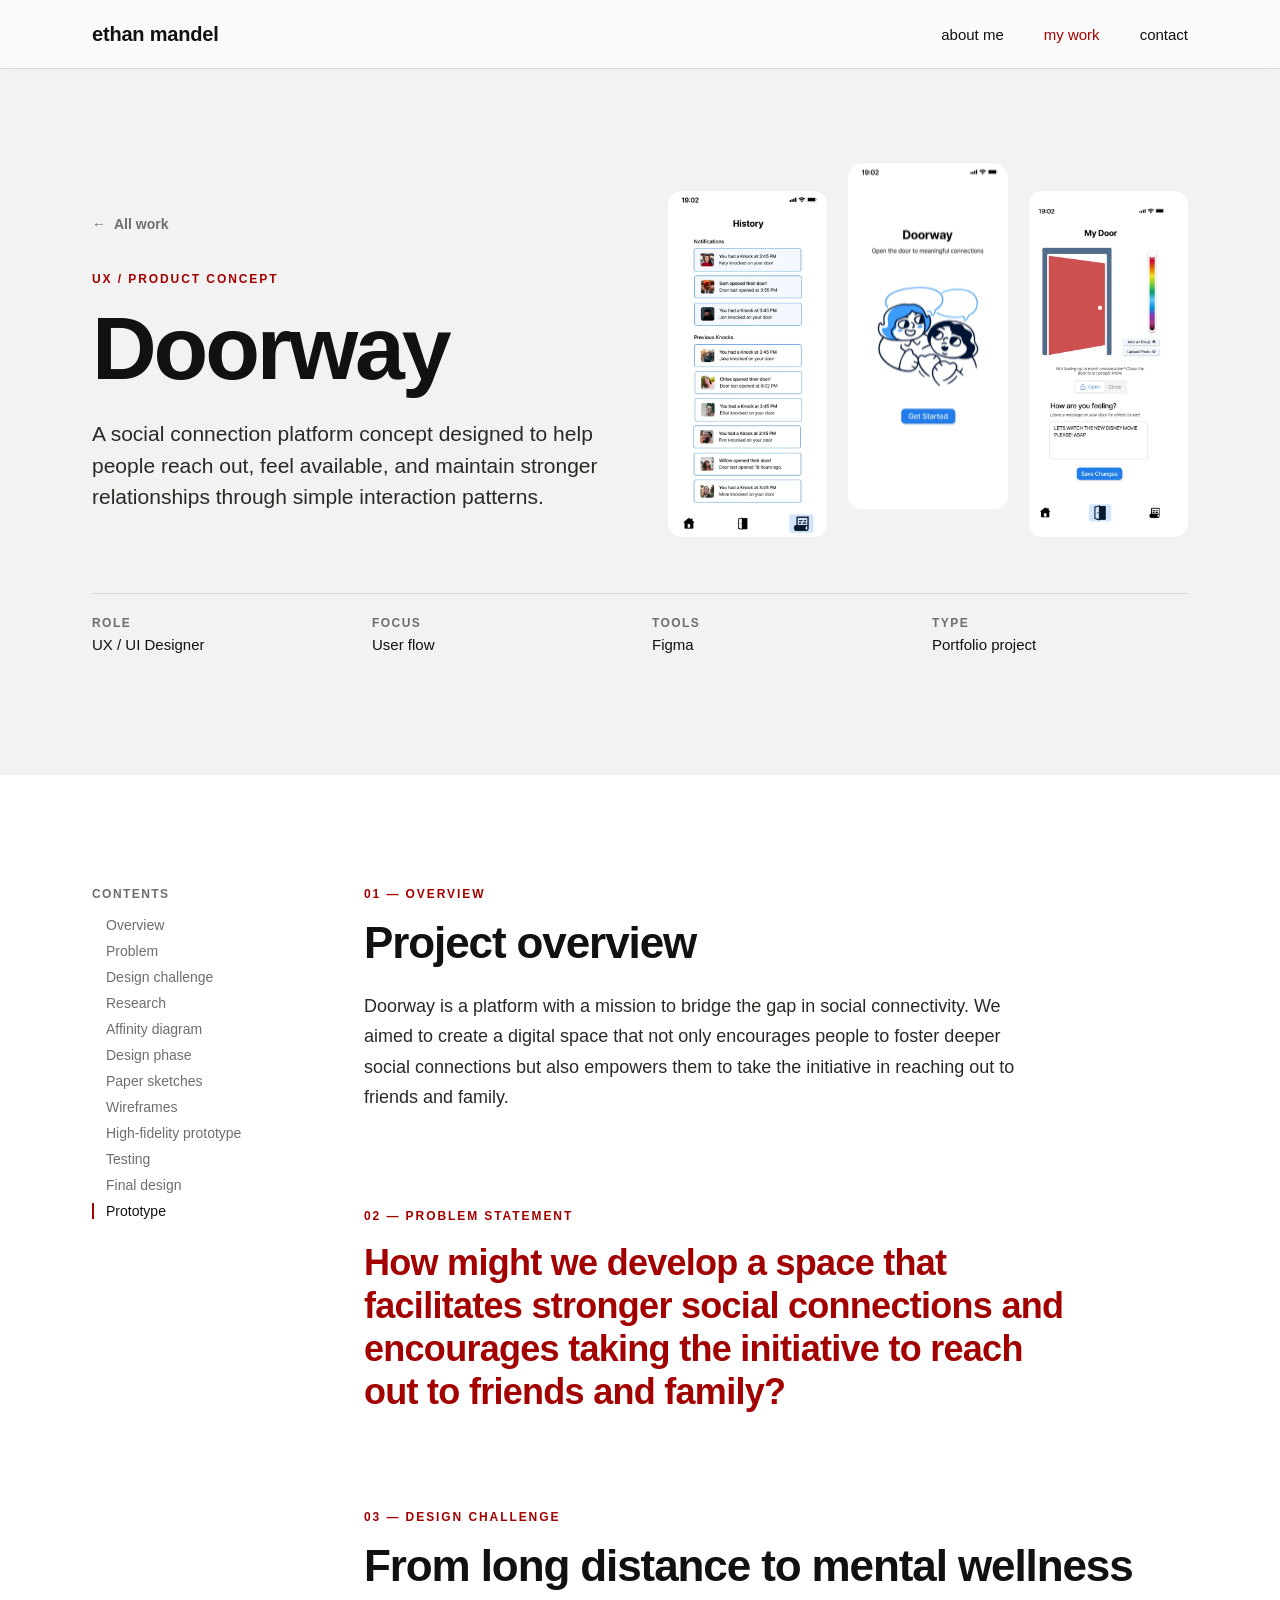
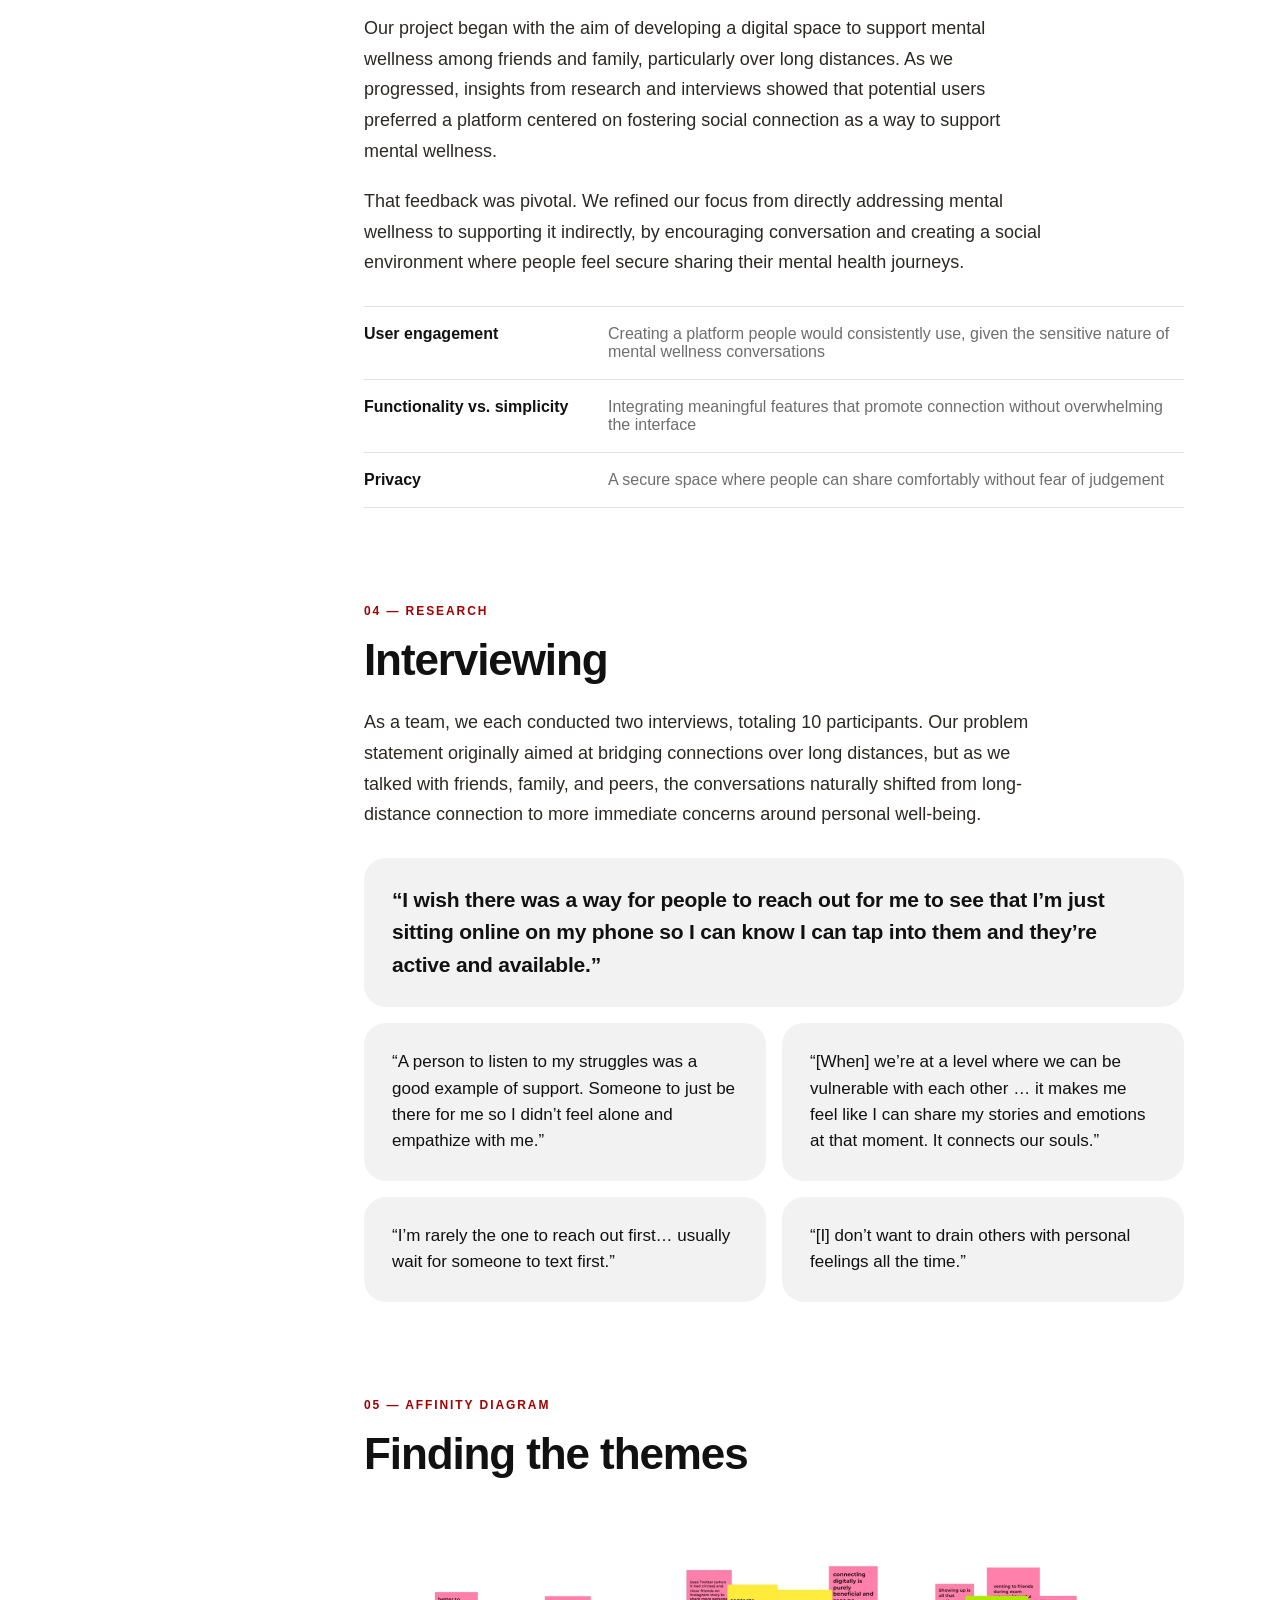
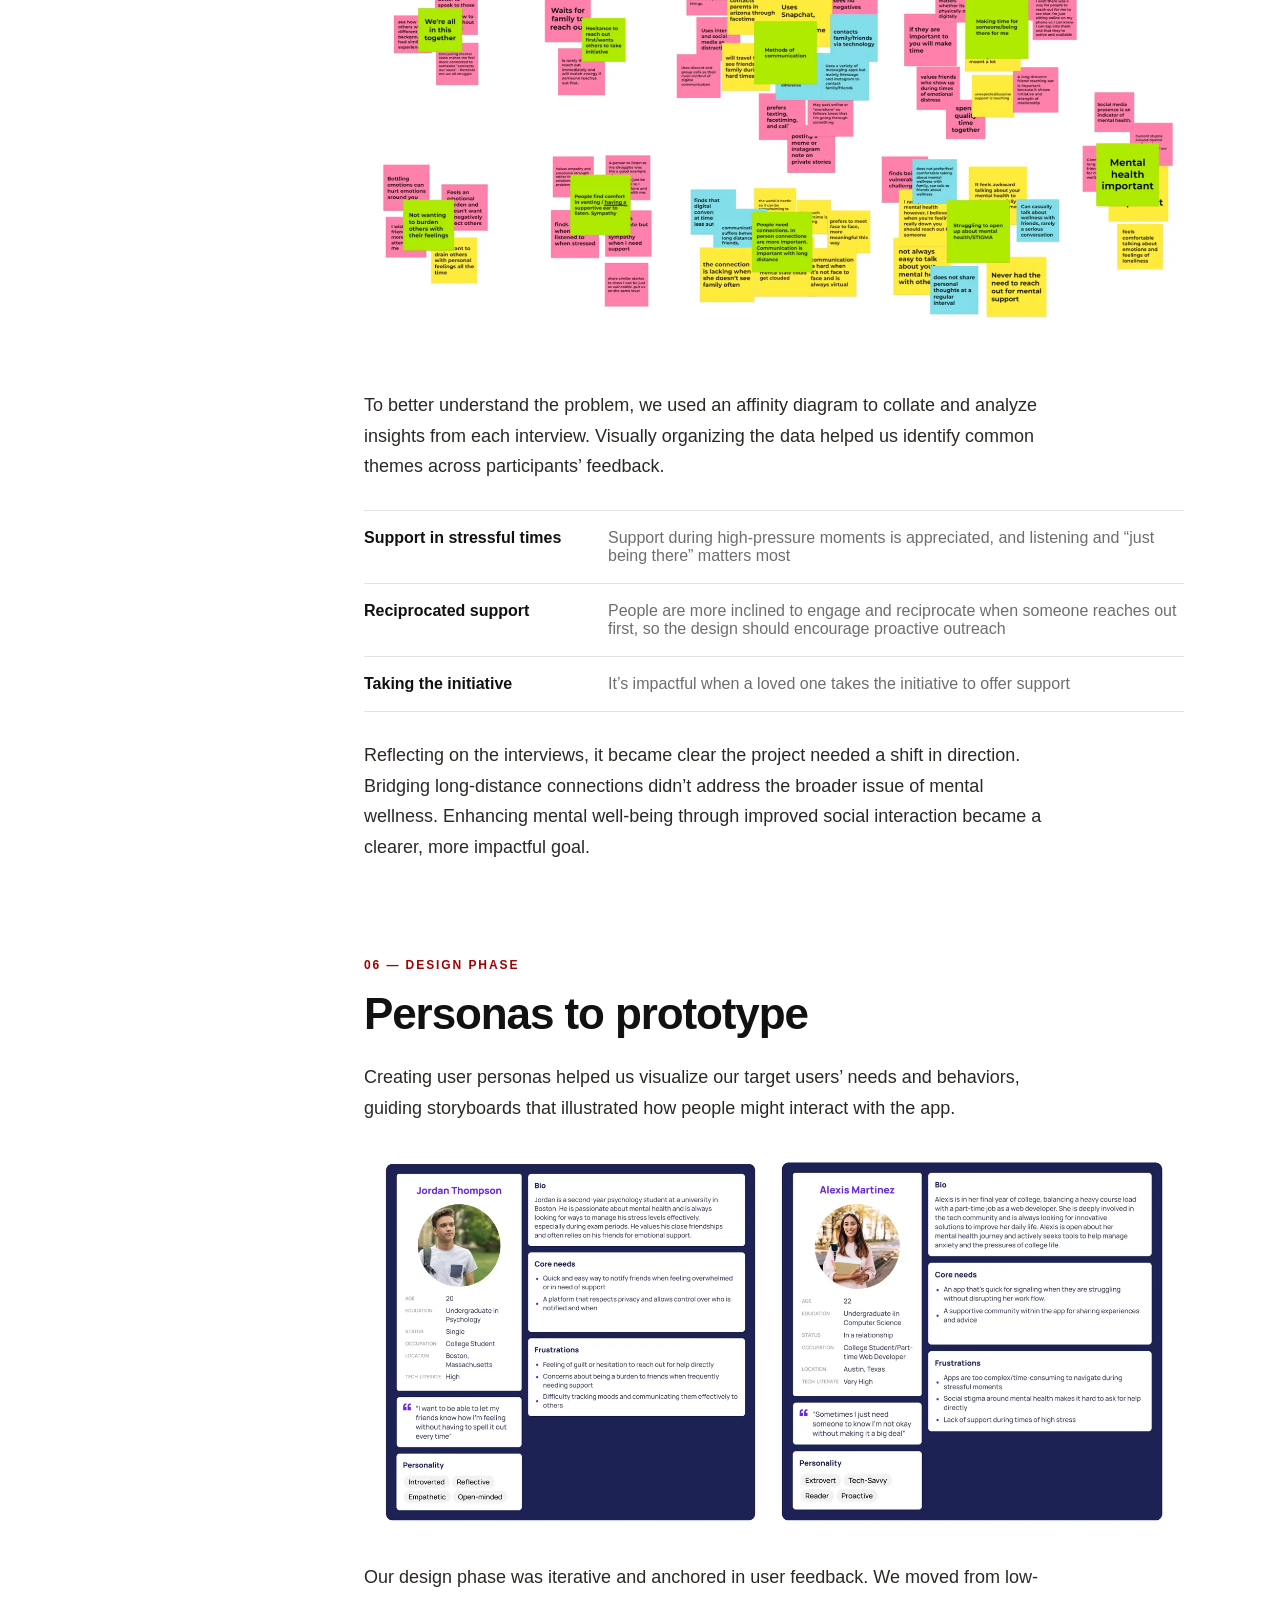
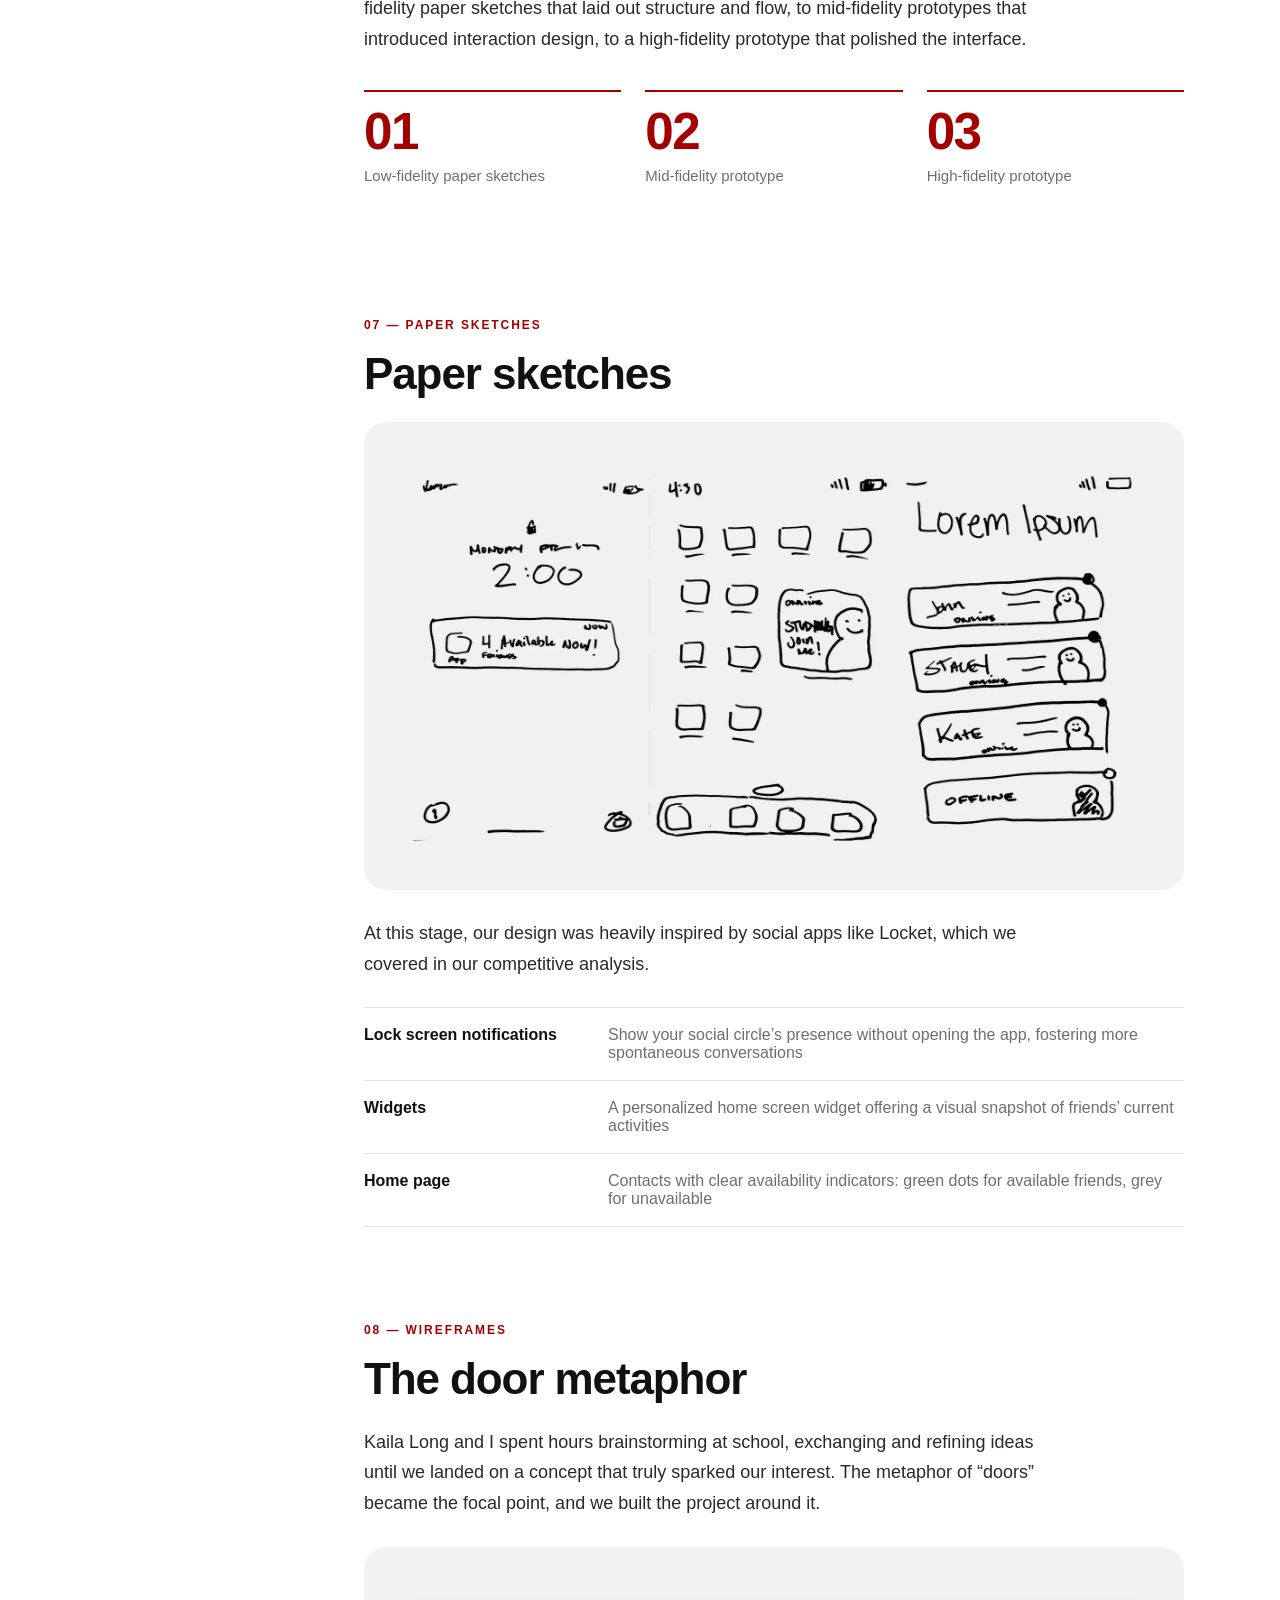
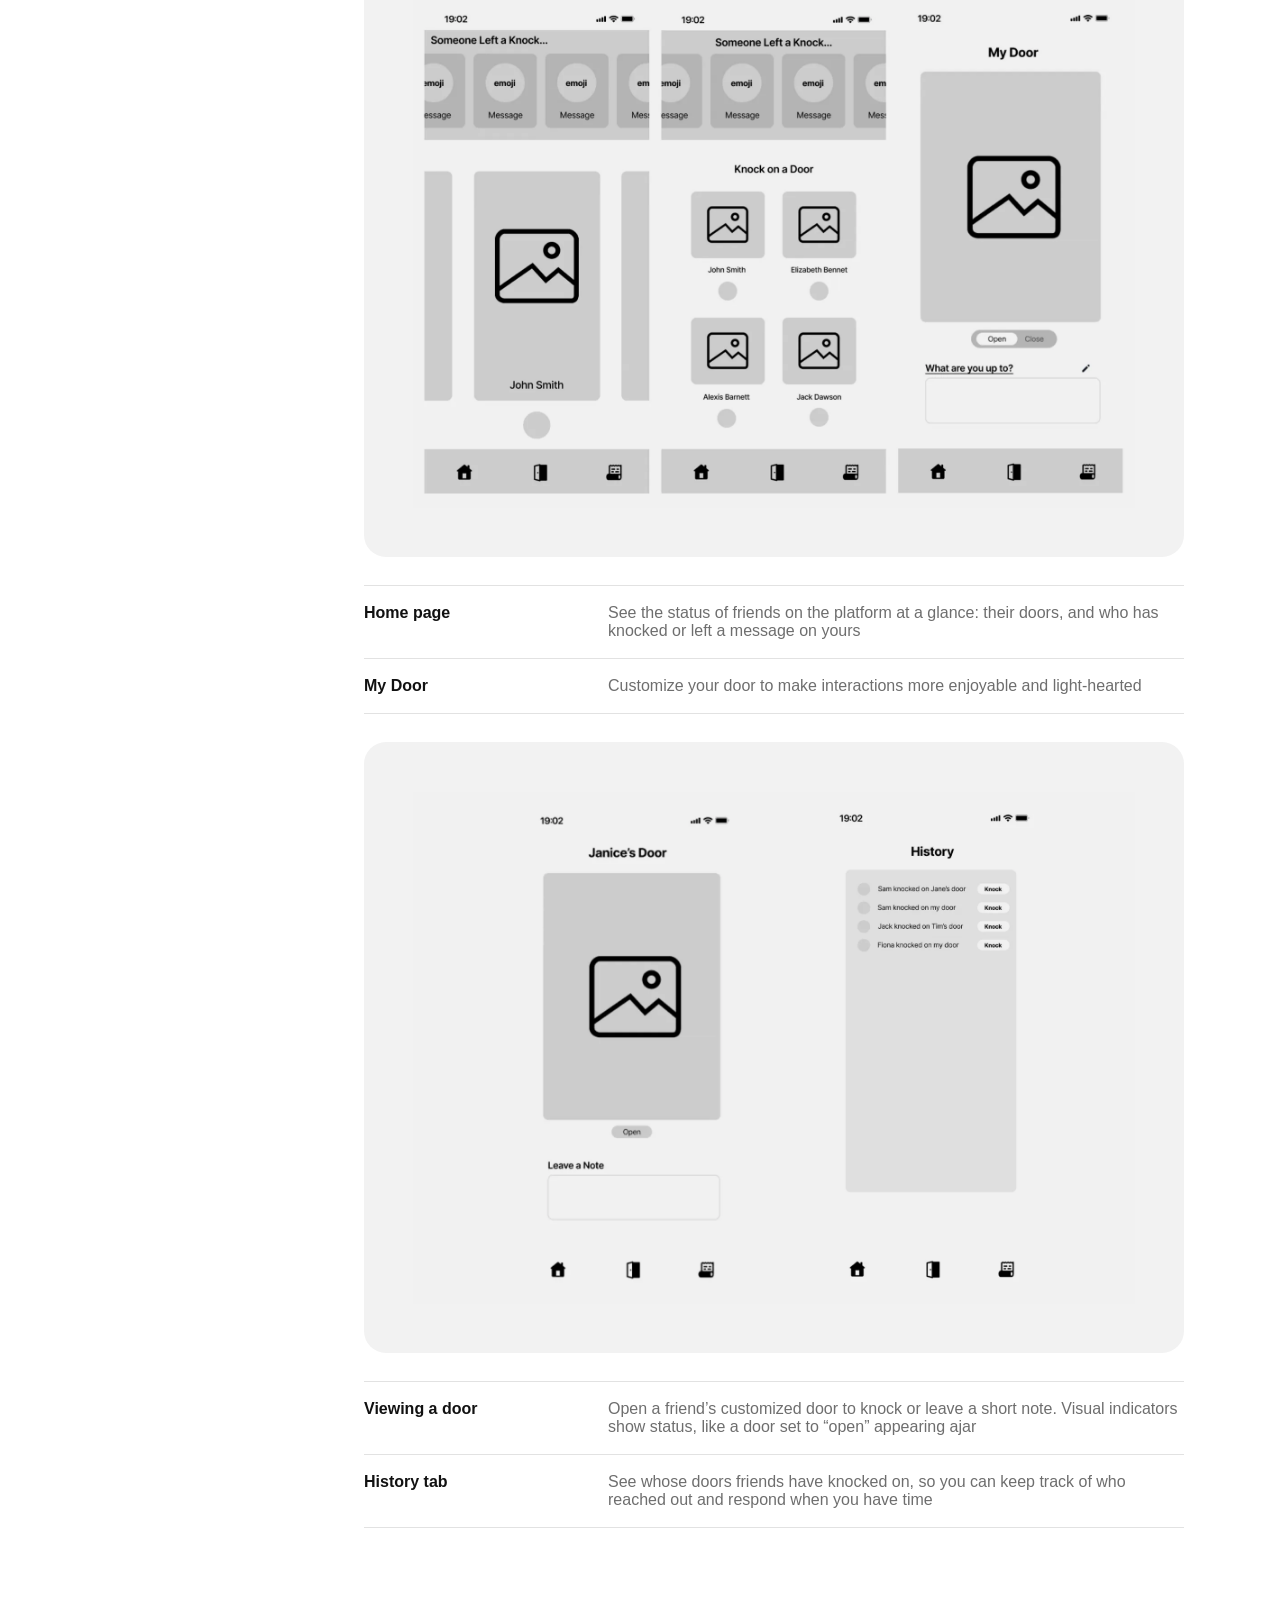
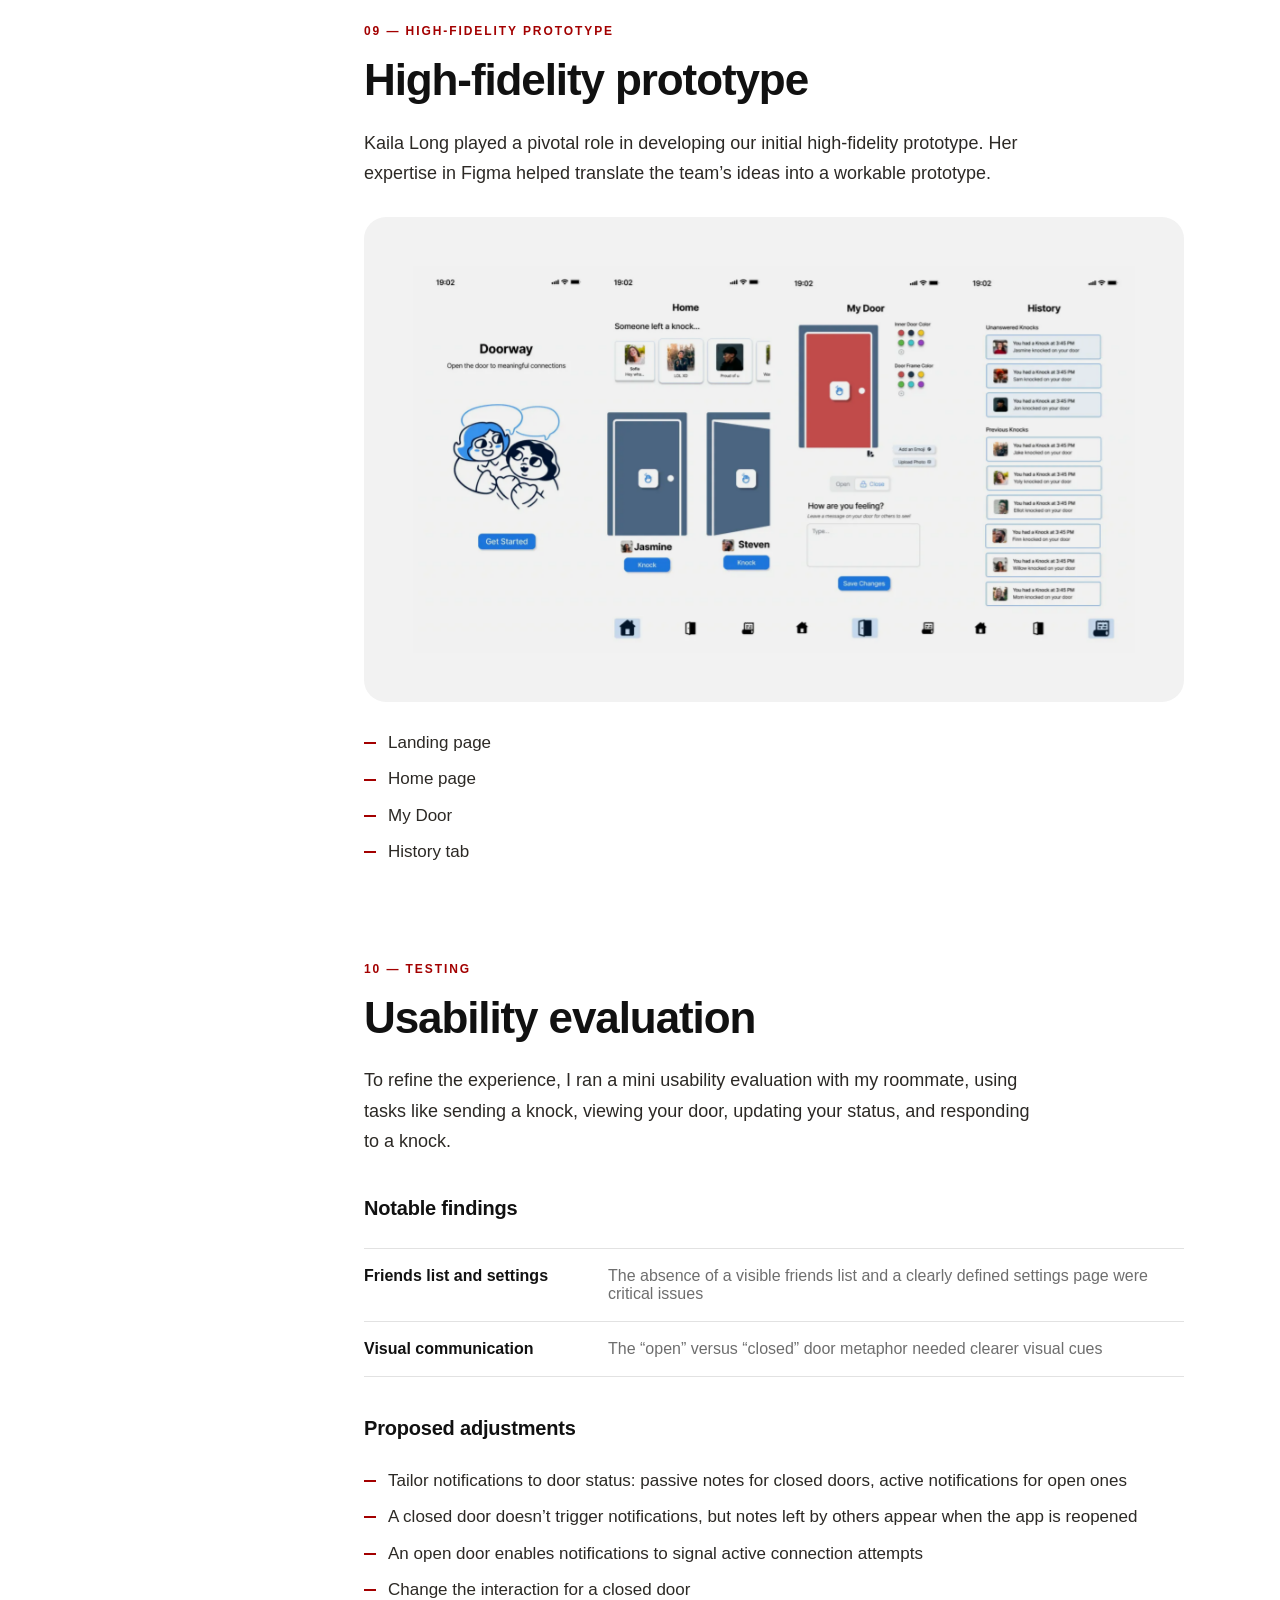
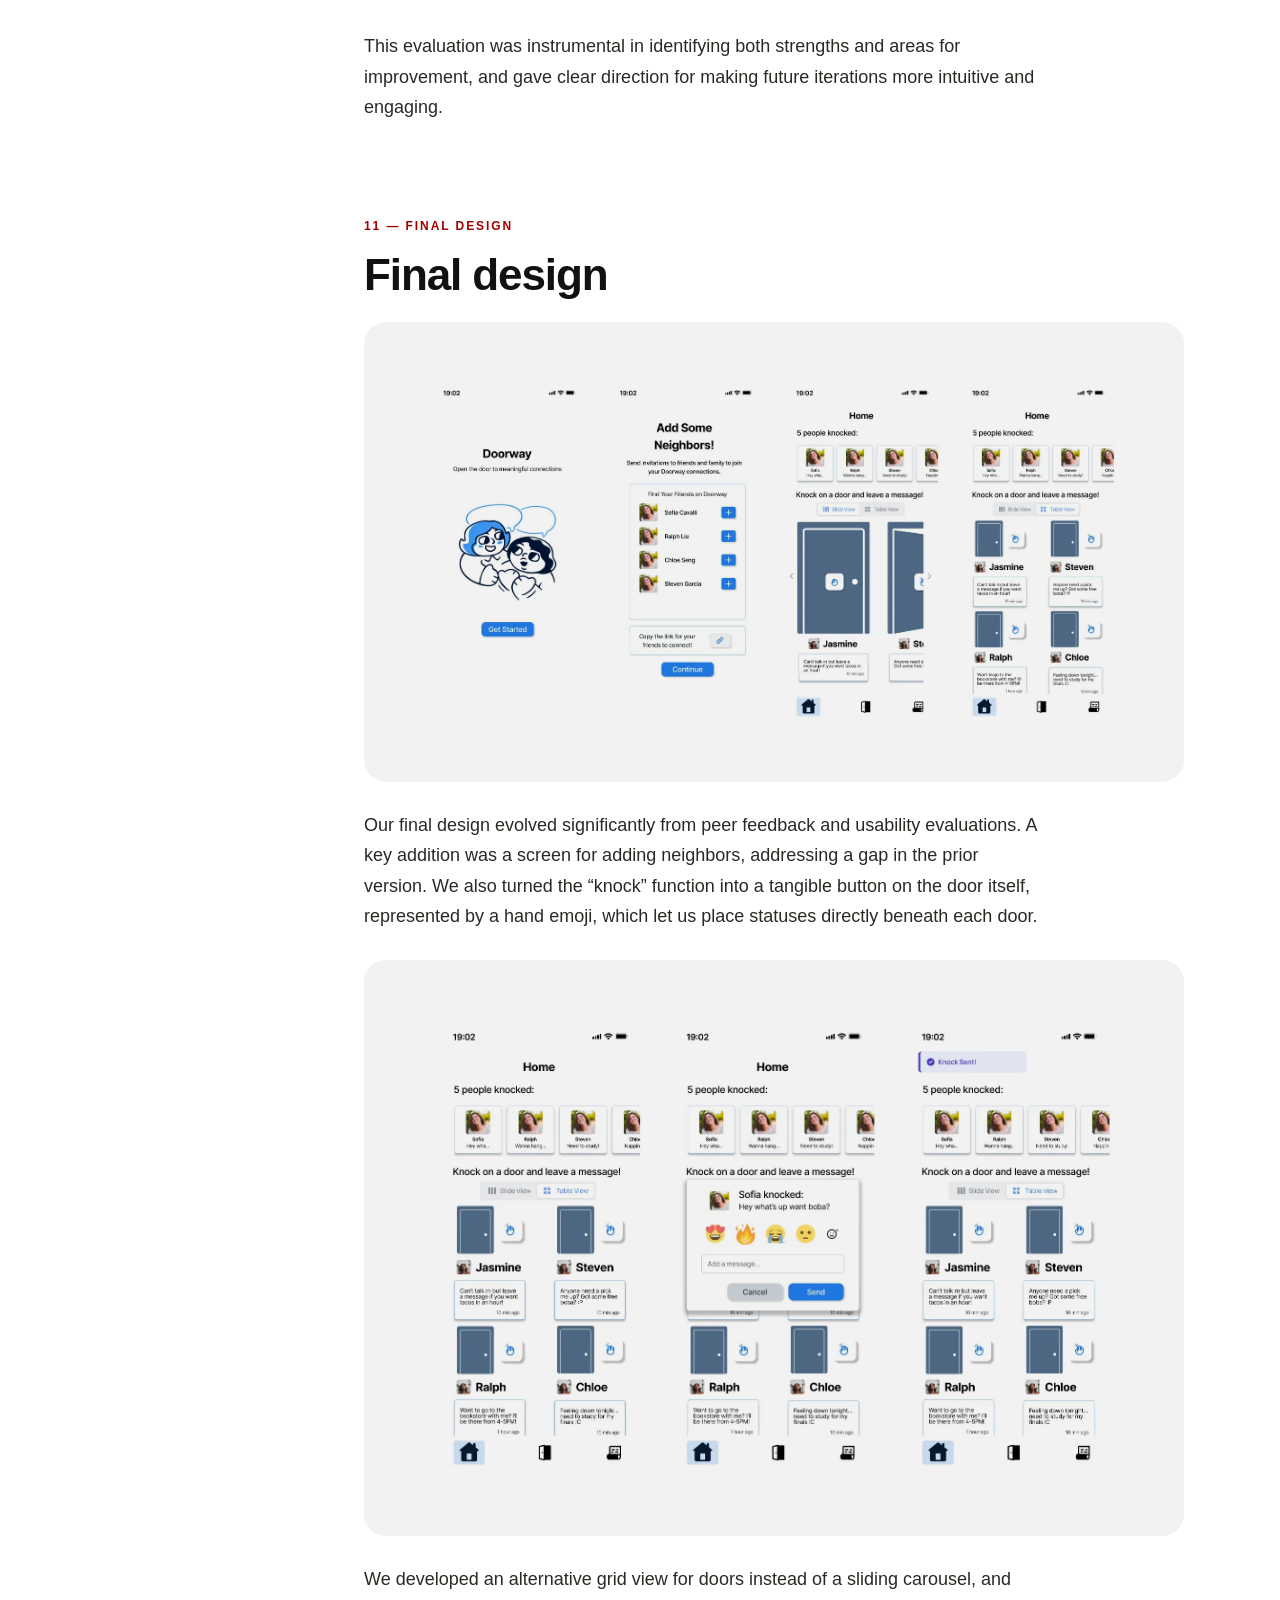
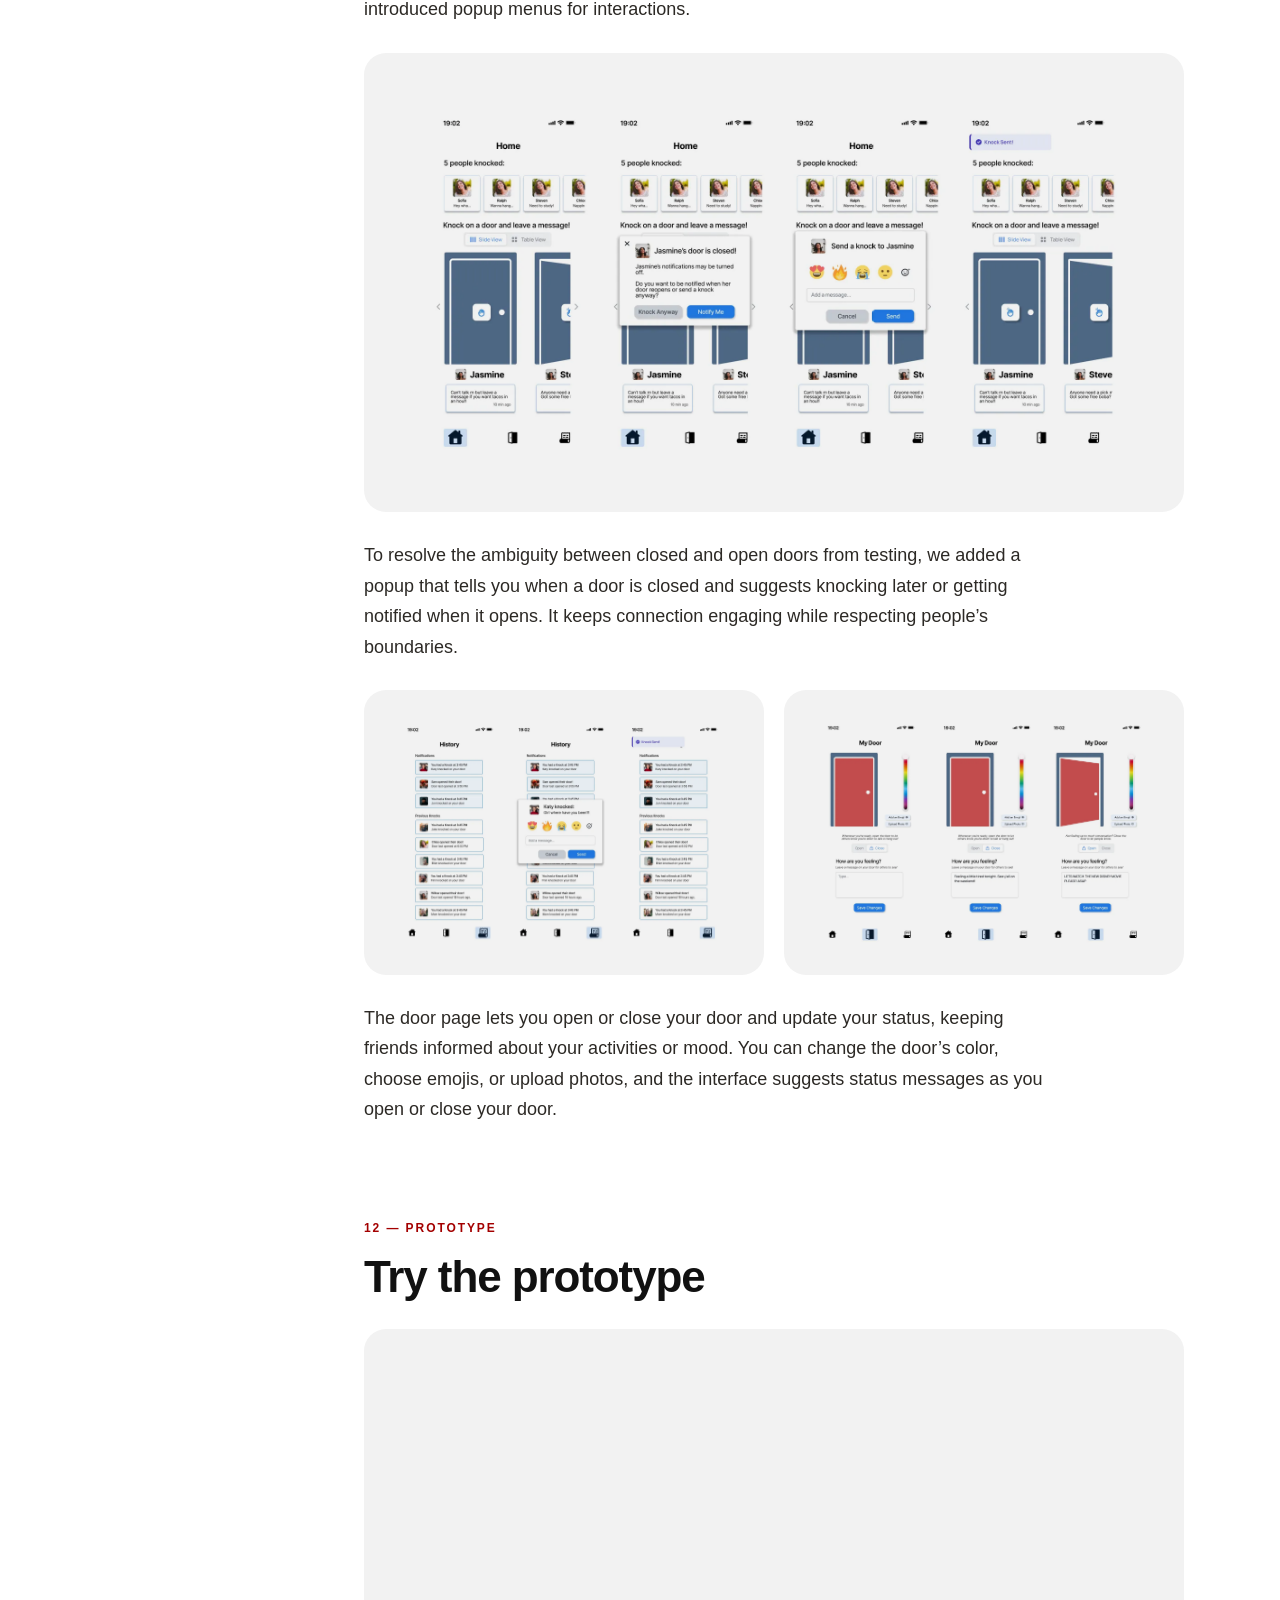
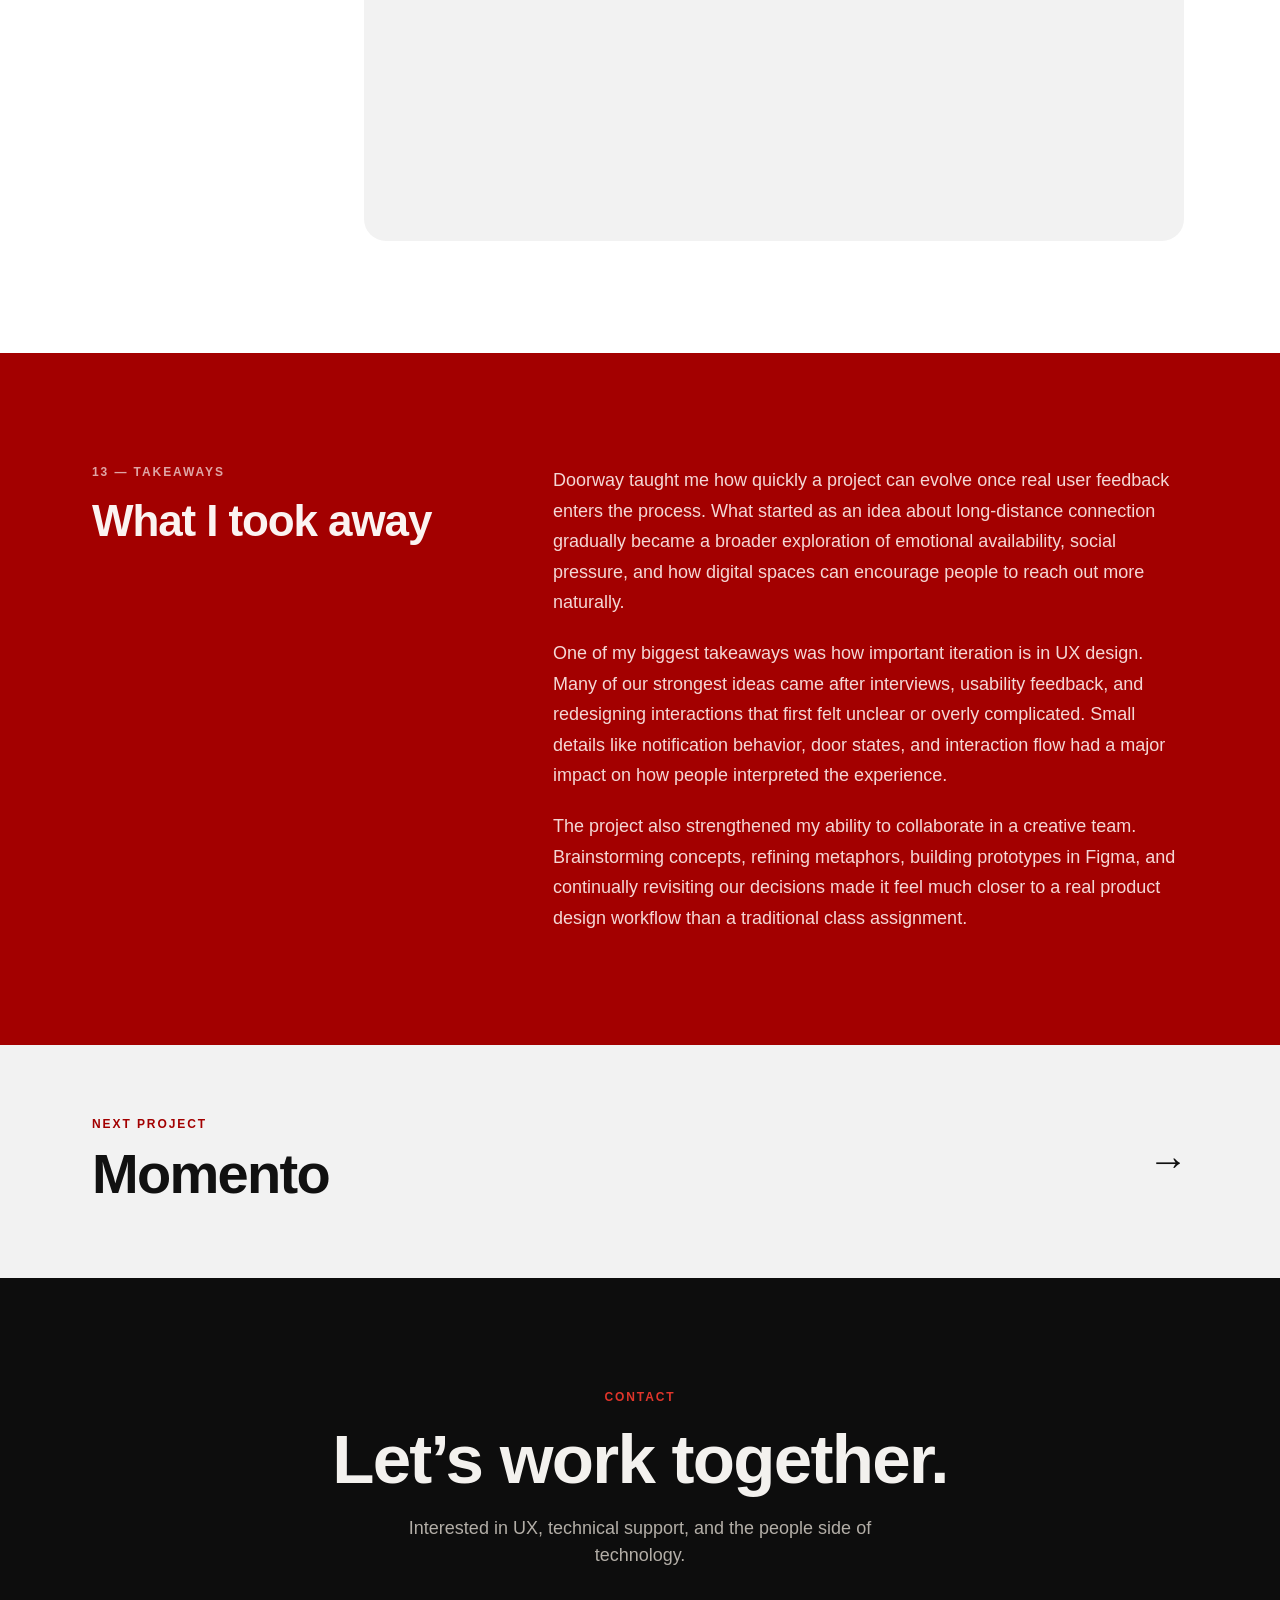
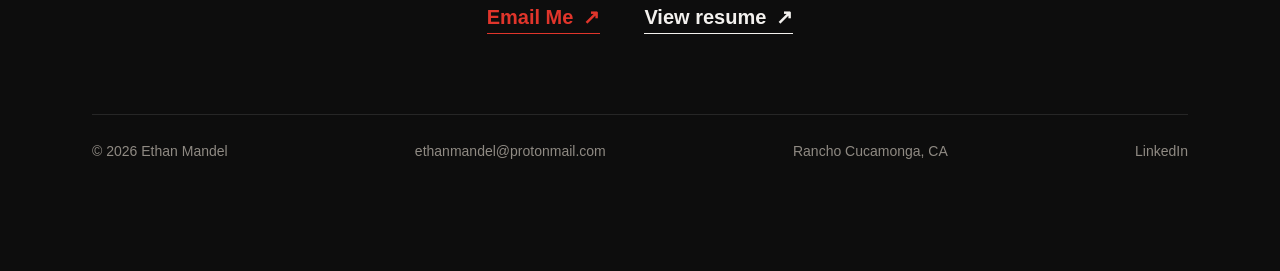
==== commit 9ec1b4cd: "Revert "Restyle in the momentoportrait.co style and remove arrow glyphs" This reverts commit 6c8c3e1" ====
--- a/doorway.html
+++ b/doorway.html
@@ -9,8 +9,8 @@
   <meta property="og:description" content="Nudging people to reach out first." />
   <meta property="og:image" content="https://mandelethan.com/images/home/og.jpg" />
   <link rel="icon" href="favicon.svg" type="image/svg+xml" />
-  <link rel="stylesheet" href="css/site.css?v=3" />
-  <link rel="stylesheet" href="css/case-study.css?v=8" />
+  <link rel="stylesheet" href="css/site.css?v=2" />
+  <link rel="stylesheet" href="css/case-study.css?v=7" />
 </head>
 <body>
 
@@ -29,7 +29,7 @@
 <header class="cs-hero">
   <div class="wrap">
     <div>
-      <a href="index.html#work" class="back">All work</a>
+      <a href="index.html#work" class="back"><span aria-hidden="true">←</span> All work</a>
       <p class="eyebrow">UX / product concept</p>
       <h1>Doorway</h1>
       <p class="cs-hero__lede">A social connection platform concept designed to help people reach out, feel available, and maintain stronger relationships through simple interaction patterns.</p>
@@ -289,7 +289,7 @@
       <p class="eyebrow">Next project</p>
       <h2>Momento</h2>
     </div>
-    <span class="next__cue">Next case study</span>
+    <span class="next__arrow" aria-hidden="true">→</span>
   </div>
 </a>
 
@@ -313,6 +313,5 @@
 </footer>
 
 <script src="js/case-study.js?v=2"></script>
-<script src="js/site.js?v=1"></script>
 </body>
 </html>
--- a/css/site.css
+++ b/css/site.css
@@ -1,6 +1,5 @@
-/* Shared by every page: tokens, base type, nav, buttons, contact footer, motion.
-   Page-specific styles stay inline in each page.
-   Type, buttons, hairlines and motion follow momentoportrait.co; the colors are the portfolio's own. */
+/* Shared by every page: tokens, base type, nav, buttons, contact footer.
+   Page-specific styles stay inline in each page. */
 :root {
   --paper: #fafafa;
   --panel: #efefef;
@@ -13,17 +12,11 @@
   --red: #a30000;
   --wrap: 1160px;
   --nav-h: 68px;
-
-  /* Apple's New York (serif) and SF Pro (sans), as on momentoportrait.co.
-     Apple devices show them exactly; other devices fall back to the closest system fonts. */
-  --serif: ui-serif, "New York", "Iowan Old Style", Georgia, serif;
-  --sans: -apple-system, BlinkMacSystemFont, "SF Pro Text", system-ui, "Helvetica Neue", Arial, sans-serif;
-  --ease: cubic-bezier(.2,.7,.2,1);
 }
 * { box-sizing: border-box; margin: 0; padding: 0; }
-html { scroll-behavior: smooth; scroll-padding-top: var(--nav-h); }
+html { scroll-behavior: smooth; }
 body {
-  font-family: var(--serif);
+  font-family: "Helvetica Neue", Helvetica, Arial, sans-serif;
   color: var(--ink);
   background: var(--paper);
   -webkit-font-smoothing: antialiased;
@@ -31,120 +24,72 @@
 a { color: inherit; text-decoration: none; }
 img { display: block; max-width: 100%; height: auto; }
 .wrap { max-width: var(--wrap); margin: 0 auto; padding: 0 32px; }
-.section { padding: clamp(5rem, 11vw, 9rem) 0; }
-
-/* Headings: light serif in wide-tracked capitals */
-h1, h2, h3, .h2 { font-family: var(--serif); font-weight: 300; text-transform: uppercase; }
-.h2 { font-size: clamp(28px, 3.2vw, 42px); letter-spacing: .1em; line-height: 1.18; }
-
-/* The small label face: regular sans, wide tracking, caps */
-.eyebrow, .nav__links a, .btn, .text-link, .back, .label {
-  font-family: var(--sans);
-  font-weight: 400;
-  font-size: 12px;
-  letter-spacing: .22em;
-  text-transform: uppercase;
-}
-.eyebrow { color: var(--red); margin-bottom: 20px; }
+.section { padding: 112px 0; }
+.eyebrow { font-size: 12px; font-weight: 700; letter-spacing: .16em; text-transform: uppercase; color: var(--red); margin-bottom: 18px; }
+.h2 { font-size: clamp(32px, 3.6vw, 44px); font-weight: 700; letter-spacing: -.025em; line-height: 1.08; }
 
 /* NAV */
 .nav {
   position: sticky; top: 0; z-index: 50;
-  background: rgba(250, 250, 250, .82);
-  -webkit-backdrop-filter: blur(14px); backdrop-filter: blur(14px);
-  border-bottom: 1px solid transparent;
-  transition: border-color .3s;
+  background: rgba(250, 250, 250, .85);
+  -webkit-backdrop-filter: blur(12px); backdrop-filter: blur(12px);
+  border-bottom: 1px solid var(--line);
 }
-.nav.scrolled { border-bottom-color: var(--line); }
 .nav .wrap { height: var(--nav-h); display: flex; align-items: center; justify-content: space-between; }
-.nav__logo {
-  font-family: var(--serif); font-weight: 300; text-transform: uppercase;
-  font-size: 19px; letter-spacing: .28em; line-height: 1;
+.nav__logo { font-size: 20px; font-weight: 700; letter-spacing: -.01em; }
+.nav__links { display: flex; gap: 40px; font-size: 15px; }
+.nav__links a { transition: color .2s; }
+.nav__links a:hover, .nav__links a[aria-current] { color: var(--red); }
+
+/* BUTTONS */
+.btn {
+  display: inline-flex; align-items: center; gap: 8px;
+  border-radius: 999px; padding: 14px 26px;
+  font-size: 15px; font-weight: 600;
+  border: 1.5px solid transparent;
+  transition: background .2s, color .2s, border-color .2s, transform .2s;
 }
-.nav__links { display: flex; gap: 36px; }
-.nav__links a { position: relative; padding: 6px 0; color: var(--muted); transition: color .2s; }
-.nav__links a:hover, .nav__links a[aria-current] { color: var(--ink); }
-/* Thin line under the page you're on; the same line slides in on hover */
-.nav__links a::after {
-  content: ""; position: absolute; left: 0; right: .22em; bottom: 0;
-  height: 1px; background: var(--red);
-  transform: scaleX(0); transform-origin: left; transition: transform .35s var(--ease);
-}
-.nav__links a:hover::after, .nav__links a[aria-current]::after { transform: scaleX(1); }
-
-/* BUTTONS: square, a fill and an outline that trade places on hover */
-.btn {
-  display: inline-block;
-  padding: 17px 32px;
-  border: 1px solid currentColor;
-  cursor: pointer;
-  transition: background .25s, color .25s, border-color .25s;
-}
-.btn--red { background: var(--red); border-color: var(--red); color: #fff; }
-.btn--red:hover { background: transparent; color: var(--red); }
-.btn--black { background: var(--ink); border-color: var(--ink); color: #fff; }
-.btn--black:hover { background: transparent; color: var(--ink); }
-.btn--line { background: transparent; color: var(--ink); }
-.btn--line:hover { background: var(--ink); border-color: var(--ink); color: var(--paper); }
-a:focus-visible, button:focus-visible { outline: 1px solid currentColor; outline-offset: 4px; }
-
-/* Text links: tracked caps over a hairline that turns red on hover */
-.text-link {
-  display: inline-block; color: var(--ink);
-  padding-bottom: 6px; border-bottom: 1px solid currentColor;
-  transition: color .2s;
-}
-.text-link:hover { color: var(--red); }
+.btn:hover { transform: translateY(-1px); }
+.btn--red { background: var(--red); color: #fff; }
+.btn--red:hover { background: #870000; }
+.btn--black { background: var(--ink); color: #fff; }
+.btn--black:hover { background: #333; }
+.btn--line { border-color: currentColor; }
+.btn--line:hover { background: var(--ink); color: var(--paper); border-color: var(--ink); }
 
 /* CONTACT: the black section that closes every page */
 .contact { background: var(--black); color: #f3f1ee; }
 .contact .wrap { text-align: center; }
 .contact .eyebrow { color: #e0352b; }
-.contact .h2 { font-size: clamp(34px, 5vw, 64px); letter-spacing: .1em; margin-bottom: 22px; }
-.contact__sub { font-size: 19px; line-height: 1.6; color: #b3aea7; max-width: 30ch; margin: 0 auto 40px; }
-.contact__actions { display: flex; flex-wrap: wrap; justify-content: center; gap: 14px; }
-.contact .btn--red:hover { color: #e0352b; border-color: #e0352b; }
-.contact .btn--line { color: #f3f1ee; }
-.contact .btn--line:hover { background: #f3f1ee; border-color: #f3f1ee; color: var(--black); }
+.contact .h2 { font-size: clamp(40px, 5.4vw, 72px); margin-bottom: 18px; }
+.contact__sub { font-size: 18px; color: #b3aea7; max-width: 480px; margin: 0 auto 36px; line-height: 1.5; }
+.contact__actions { display: flex; flex-wrap: wrap; justify-content: center; gap: 12px; }
+/* footer actions are underlined text links with the ↗, matching the homepage hero */
+.contact .contact__actions { gap: 18px 44px; }
+.contact .contact__actions .btn {
+  background: none; border: 0; border-radius: 0;
+  border-bottom: 1.5px solid currentColor; padding: 0 0 4px;
+  font-size: 20px; gap: 10px; color: #f3f1ee;
+  transition: gap .2s, color .2s;
+}
+.contact .contact__actions .btn::after { content: "↗"; }
+.contact .contact__actions .btn--red { color: #e0352b; }
+.contact .contact__actions .btn:hover { transform: none; background: none; gap: 14px; }
 .contact__meta {
-  margin-top: 88px; padding-top: 28px; border-top: 1px solid rgba(255,255,255,.12);
+  margin-top: 80px; padding-top: 28px; border-top: 1px solid rgba(255,255,255,.1);
   display: flex; flex-wrap: wrap; justify-content: space-between; gap: 12px 32px;
-  font-family: var(--sans); font-size: 11px; letter-spacing: .2em; text-transform: uppercase;
-  color: #8f8a83;
+  font-size: 14px; color: #8f8a83;
 }
-.contact__meta a { transition: color .2s; }
 .contact__meta a:hover { color: #fff; }
-
-/* MOTION (set up by js/site.js; the site works without it) */
-/* Page load: the nav slides down */
-.js .nav { animation: drop-in .9s var(--ease) both; }
-@keyframes drop-in { from { transform: translateY(-100%); opacity: 0; } }
-@keyframes rise { from { transform: translateY(28px); opacity: 0; } }
-/* Like a print developing: starts pale and soft, comes up to full contrast */
-@keyframes develop { from { filter: brightness(1.6) contrast(.5) blur(2px); } to { filter: none; } }
-/* Scroll: each block fades up; items in a group follow one after another */
-.js .reveal {
-  opacity: 0; transform: translateY(26px);
-  transition: opacity 1s ease, transform 1.1s var(--ease);
-  transition-delay: var(--delay, 0s);
-}
-.js .reveal.visible { opacity: 1; transform: none; }
 
 @media (max-width: 900px) {
   .wrap { padding: 0 20px; }
-  .nav__links a { font-size: 10px; letter-spacing: .18em; white-space: nowrap; }
-}
-@media (max-width: 600px) {
-  /* phones: the links move to a second row under the name */
-  :root { --nav-h: 92px; }
-  .nav .wrap { height: auto; flex-wrap: wrap; row-gap: 10px; padding-top: 14px; padding-bottom: 10px; }
-  .nav__logo { font-size: 16px; letter-spacing: .24em; }
-  .nav__links { width: 100%; justify-content: space-between; gap: 0; }
-  .btn { padding: 15px 24px; }
+  .section { padding: 72px 0; }
+  .nav__logo { font-size: 17px; }
+  .nav__links { gap: 18px; font-size: 14px; }
   .contact__meta { margin-top: 56px; flex-direction: column; text-align: center; align-items: center; }
 }
 @media (prefers-reduced-motion: reduce) {
   html { scroll-behavior: auto; }
-  *, *::before, *::after { animation: none !important; transition: none !important; }
-  .js .reveal { opacity: 1; transform: none; }
+  .btn { transition: none; }
 }
--- a/css/case-study.css
+++ b/css/case-study.css
@@ -6,62 +6,53 @@
   min-height: calc(86vh - var(--nav-h));
   padding-top: 56px; padding-bottom: 56px;
 }
-/* "All work": tracked caps; a hairline draws in under it on hover */
-.back { position: relative; display: inline-block; color: var(--muted); padding-bottom: 6px; margin-bottom: 40px; transition: color .2s; }
-.back::after { content: ""; position: absolute; left: 0; right: .22em; bottom: 0; height: 1px; background: currentColor; transform: scaleX(0); transform-origin: left; transition: transform .35s var(--ease); }
+.back { display: inline-flex; gap: 8px; font-size: 14px; font-weight: 600; color: var(--muted); margin-bottom: 40px; transition: color .2s; }
 .back:hover { color: var(--red); }
-.back:hover::after { transform: scaleX(1); }
-.cs-hero h1 { font-size: clamp(40px, 5.6vw, 76px); letter-spacing: .1em; line-height: 1.08; margin-bottom: 26px; }
-.cs-hero__lede { font-size: clamp(19px, 1.8vw, 22px); line-height: 1.6; color: var(--body); max-width: 34ch; }
-/* Hero: label, title, intro and button rise in one after another */
-.js .cs-hero .wrap > div:first-child > * { animation: rise 1s var(--ease) both; }
-.js .cs-hero .eyebrow { animation-delay: .2s !important; }
-.js .cs-hero h1 { animation-delay: .35s !important; }
-.js .cs-hero__lede { animation-delay: .55s !important; }
-.js .cs-hero__actions { animation-delay: .7s !important; }
-.cs-hero__actions { display: flex; flex-wrap: wrap; gap: 12px; margin-top: 36px; }
+.cs-hero h1 { font-size: clamp(48px, 7vw, 92px); font-weight: 700; letter-spacing: -.035em; line-height: 1; margin-bottom: 24px; }
+.cs-hero__lede { font-size: 21px; line-height: 1.5; color: var(--body); max-width: 520px; }
+.cs-hero__actions { display: flex; flex-wrap: wrap; gap: 12px; margin-top: 32px; }
 /* facts run as one full-width row along the bottom of the hero */
 .facts {
   grid-column: 1 / -1;
   display: grid; grid-template-columns: repeat(4, 1fr); gap: 24px;
   border-top: 1px solid var(--line); padding-top: 22px;
 }
-.facts dt { font-family: var(--sans); font-size: 11px; letter-spacing: .22em; text-transform: uppercase; color: var(--muted); margin-bottom: 8px; }
-.facts dd { font-size: 16px; }
+.facts dt { font-size: 12px; font-weight: 700; letter-spacing: .12em; text-transform: uppercase; color: var(--muted); margin-bottom: 6px; }
+.facts dd { font-size: 15px; }
 
 /* Lineup: three screens in a row, the middle one raised */
 .lineup { display: grid; grid-template-columns: repeat(3, 1fr); gap: 4%; align-items: center; }
-.lineup img { width: 100%; border-radius: 14px; animation: screen-rise .6s cubic-bezier(.3,1.12,.6,1) both; }
+.lineup img { width: 100%; border-radius: 14px; animation: rise .6s cubic-bezier(.3,1.12,.6,1) both; }
 .lineup img:nth-child(2) { transform: translateY(-8%); animation-name: rise-mid; animation-delay: .06s; }
 .lineup img:nth-child(3) { animation-delay: .12s; }
-@keyframes screen-rise { from { opacity: 0; transform: translateY(12%); } }
+@keyframes rise { from { opacity: 0; transform: translateY(12%); } }
 @keyframes rise-mid { from { opacity: 0; transform: translateY(4%); } to { transform: translateY(-8%); } }
 
 /* BODY: sticky contents + reading column */
 .cs-body { background: #fff; }
 .cs-body .wrap { display: grid; grid-template-columns: 200px 1fr; gap: 72px; }
-.toc { position: sticky; top: calc(var(--nav-h) + 40px); align-self: start; display: grid; gap: 12px; font-size: 15px; }
-.toc p { font-family: var(--sans); font-size: 11px; letter-spacing: .22em; text-transform: uppercase; color: var(--muted); margin-bottom: 6px; }
-.toc a { color: var(--muted); padding-left: 14px; border-left: 1px solid transparent; transition: color .2s, border-color .2s; }
+.toc { position: sticky; top: calc(var(--nav-h) + 40px); align-self: start; display: grid; gap: 10px; font-size: 14px; }
+.toc p { font-size: 12px; font-weight: 700; letter-spacing: .12em; text-transform: uppercase; color: var(--muted); margin-bottom: 6px; }
+.toc a { color: var(--muted); padding-left: 12px; border-left: 2px solid transparent; transition: color .2s, border-color .2s; }
 .toc a:hover { color: var(--ink); }
 .toc a[aria-current] { color: var(--ink); border-color: var(--red); }
 .cs-content { max-width: 820px; display: grid; gap: 96px; }
 .cs-section { scroll-margin-top: calc(var(--nav-h) + 32px); }
-.cs-section .h2 { margin-bottom: 28px; }
-.prose { display: grid; gap: 22px; font-size: 19px; line-height: 1.7; color: var(--body); max-width: 680px; }
+.cs-section .h2 { margin-bottom: 24px; }
+.prose { display: grid; gap: 20px; font-size: 18px; line-height: 1.7; color: var(--body); max-width: 680px; }
 
 .stats { display: grid; grid-template-columns: repeat(3, 1fr); gap: 24px; margin: 8px 0 36px; }
-.stats div { border-top: 1px solid var(--line); padding-top: 22px; }
-.stats b { display: block; font-size: clamp(38px, 4.2vw, 56px); font-weight: 300; letter-spacing: .02em; color: var(--red); line-height: 1; margin-bottom: 12px; }
-.stats span { font-size: 16px; color: var(--muted); line-height: 1.5; }
+.stats div { border-top: 2px solid var(--red); padding-top: 14px; }
+.stats b { display: block; font-size: clamp(36px, 4vw, 52px); font-weight: 700; letter-spacing: -.03em; color: var(--red); line-height: 1; margin-bottom: 8px; }
+.stats span { font-size: 15px; color: var(--muted); line-height: 1.4; }
 
 .features { display: grid; grid-template-columns: 1fr 1fr; gap: 48px 32px; }
-.panel { background: var(--silver); }
+.panel { background: var(--silver); border-radius: 22px; }
 .feature .media { margin-bottom: 18px; }
-.feature h3 { font-size: 17px; letter-spacing: .14em; margin-bottom: 10px; }
-.feature p { font-size: 17px; line-height: 1.65; color: var(--body); }
+.feature h3 { font-size: 20px; font-weight: 700; letter-spacing: -.01em; margin-bottom: 6px; }
+.feature p { font-size: 16px; line-height: 1.6; color: var(--body); }
 
-.quote { font-size: clamp(24px, 2.8vw, 34px); font-weight: 300; font-style: italic; line-height: 1.35; color: var(--red); max-width: 720px; }
+.quote { font-size: clamp(26px, 3vw, 36px); font-weight: 700; letter-spacing: -.02em; line-height: 1.2; color: var(--red); max-width: 720px; }
 
 .panel { overflow: hidden; }
 .panel iframe { display: block; width: 100%; border: 0; }
@@ -69,67 +60,63 @@
 .panel--video iframe { aspect-ratio: 16 / 9; }
 
 .rows { border-top: 1px solid var(--line); }
-.rows div { display: grid; grid-template-columns: 220px 1fr; gap: 24px; padding: 22px 0; border-bottom: 1px solid var(--line); font-size: 17px; line-height: 1.6; }
-.rows dt { font-family: var(--sans); font-size: 11px; letter-spacing: .22em; text-transform: uppercase; padding-top: 5px; }
+.rows div { display: grid; grid-template-columns: 220px 1fr; gap: 24px; padding: 18px 0; border-bottom: 1px solid var(--line); font-size: 16px; }
+.rows dt { font-weight: 700; }
 .rows dd { color: var(--muted); }
 
 /* Building blocks used by the longer case studies */
 .flow { display: grid; gap: 28px; }
-.h3 { font-family: var(--serif); font-weight: 300; text-transform: uppercase; font-size: 18px; letter-spacing: .14em; margin-top: 12px; }
-.media { background: var(--silver); padding: 6%; display: grid; place-items: center; }
+.h3 { font-size: 20px; font-weight: 700; letter-spacing: -.01em; margin-top: 12px; }
+.media { background: var(--silver); border-radius: 22px; padding: 6%; display: grid; place-items: center; }
 /* most screenshots sit on white; multiply lets the silver show through */
 .media img { width: 100%; mix-blend-mode: multiply; }
 .media--bleed { padding: 0; overflow: hidden; }
 .media--bleed img { mix-blend-mode: normal; }
-.caption { font-size: 15px; font-style: italic; line-height: 1.55; color: var(--muted); margin-top: 14px; }
+.caption { font-size: 14px; line-height: 1.5; color: var(--muted); margin-top: 12px; }
 .gallery { display: grid; gap: 20px; }
 .gallery--2 { grid-template-columns: repeat(2, 1fr); }
 .gallery--3 { grid-template-columns: repeat(3, 1fr); }
-.gallery h3 { font-size: 15px; letter-spacing: .14em; margin: 18px 0 8px; }
-.gallery p { font-size: 16px; line-height: 1.6; color: var(--body); }
-.ticks { list-style: none; display: grid; font-size: 17px; line-height: 1.55; color: var(--body); }
-.ticks li { padding: 12px 0; border-top: 1px solid var(--line); }
-.ticks li:first-child { border-top: 0; padding-top: 0; }
+.gallery h3 { font-size: 17px; font-weight: 700; margin: 16px 0 6px; }
+.gallery p { font-size: 15px; line-height: 1.6; color: var(--body); }
+.ticks { list-style: none; display: grid; gap: 10px; font-size: 17px; line-height: 1.55; color: var(--body); }
+.ticks li { position: relative; padding-left: 24px; }
+.ticks li::before { content: ""; position: absolute; left: 0; top: .72em; width: 12px; height: 2px; background: var(--red); }
 .paths { display: grid; grid-template-columns: repeat(2, 1fr); gap: 32px; }
-/* panels with hairline rows, like "What's included" on momentoportrait.co */
-.paths > div { background: #fff; border: 1px solid var(--line); padding: 36px; }
-.paths h3 { font-size: 17px; letter-spacing: .14em; margin-bottom: 6px; }
-.paths > div > p { font-family: var(--sans); font-size: 11px; letter-spacing: .22em; text-transform: uppercase; color: var(--muted); margin-bottom: 22px; }
+.paths > div { border-top: 2px solid var(--red); padding-top: 16px; }
+.paths h3 { font-size: 22px; font-weight: 700; letter-spacing: -.015em; margin-bottom: 4px; }
+.paths > div > p { font-size: 15px; color: var(--muted); margin-bottom: 14px; }
 .quotes { display: grid; grid-template-columns: repeat(2, 1fr); gap: 16px; }
-.quotes blockquote { background: var(--silver); padding: 30px 32px; font-size: 18px; font-style: italic; line-height: 1.6; color: var(--ink); }
-.quotes blockquote:first-child { grid-column: 1 / -1; font-size: 23px; font-weight: 300; }
+.quotes blockquote { background: var(--silver); border-radius: 22px; padding: 26px 28px; font-size: 17px; line-height: 1.55; color: var(--ink); }
+.quotes blockquote:first-child { grid-column: 1 / -1; font-size: 21px; font-weight: 600; letter-spacing: -.01em; }
 
 /* Momento: hero prints, numbered steps, and screenshot placeholders */
 /* Hero: Mac operator app with the iPad guest app overlapping in front */
 .hero-devices { position: relative; aspect-ratio: 1.3 / 1; }
-.hero-devices img { position: absolute; animation: screen-rise .6s cubic-bezier(.3,1.12,.6,1) both; }
+.hero-devices img { position: absolute; animation: rise .6s cubic-bezier(.3,1.12,.6,1) both; }
 .hero-devices .duo__mac { left: 0; top: 6%; width: 90%; }
 .hero-devices .duo__ipad { right: 0; bottom: 2%; width: 50%; animation-delay: .1s; }
 .steps { display: grid; grid-template-columns: repeat(4, 1fr); gap: 24px; }
-.steps div { border-top: 1px solid var(--line); padding-top: 24px; }
-.steps b { display: block; font-family: var(--sans); font-weight: 400; font-size: 12px; letter-spacing: .22em; color: var(--red); margin-bottom: 12px; }
-.steps h3 { font-size: 17px; letter-spacing: .14em; margin-bottom: 10px; }
-.steps p { font-size: 16px; line-height: 1.6; color: var(--muted); }
+.steps div { border-top: 2px solid var(--red); padding-top: 14px; }
+.steps b { display: block; font-size: 13px; letter-spacing: .14em; color: var(--red); margin-bottom: 10px; }
+.steps h3 { font-size: 19px; font-weight: 700; margin-bottom: 6px; }
+.steps p { font-size: 15px; line-height: 1.55; color: var(--body); }
 
 /* Momento: a wall of 4×6 prints, the logo panel, and inline red links */
 .print-wall {
   display: grid; grid-template-columns: repeat(3, 1fr); gap: 4%;
-  background: var(--silver); padding: 6%;
+  background: var(--silver); border-radius: 22px; padding: 6%;
 }
-/* vintage white print border, as on momentoportrait.co */
-.print-wall img { width: 100%; background: #fcfcfb; padding: 5%; box-shadow: 0 1px 2px rgba(0,0,0,.12), 0 22px 40px -22px rgba(0,0,0,.45); transition: transform .6s var(--ease); }
-.print-wall img:hover { transform: translateY(-6px) rotate(-.6deg); }
+.print-wall img { width: 100%; background: #fff; padding: 5%; box-shadow: 0 1px 3px rgba(0,0,0,.08); }
 .print-wall img:nth-child(odd) { transform: rotate(-1.5deg); }
 .print-wall img:nth-child(even) { transform: rotate(1.5deg); }
-.logo-panel { background: var(--black); padding: 9% 12%; display: grid; place-items: center; }
+.logo-panel { background: var(--black); border-radius: 22px; padding: 9% 12%; display: grid; place-items: center; }
 .logo-panel img { width: 100%; max-width: 420px; }
-/* inside a paragraph the link stays in the serif, red with a hairline */
-.prose .text-link { font: inherit; letter-spacing: 0; text-transform: none; color: var(--red); padding-bottom: 1px; }
-.prose .text-link:hover { color: var(--ink); }
+.text-link { color: var(--red); font-weight: 600; border-bottom: 1.5px solid currentColor; padding-bottom: 1px; }
+.text-link::after { content: " ↗"; }
 
 /* iPad frame drawn in CSS, so plain screenshots can be swapped in any time.
    Even dark bezel, rounded corners, a faint edge highlight, sat on a silver panel. */
-.device-stage { background: var(--silver); padding: 7% 8%; display: grid; place-items: center; }
+.device-stage { background: var(--silver); border-radius: 22px; padding: 7% 8%; display: grid; place-items: center; }
 .ipad {
   width: 100%; padding: 3.2%;
   background: #1a1a1a; border-radius: 6.5% / 9.3%;
@@ -148,17 +135,17 @@
 /* NEXT PROJECT */
 .next { display: block; background: var(--silver); transition: background .3s; }
 .next .wrap { display: flex; align-items: center; justify-content: space-between; gap: 32px; padding-top: 72px; padding-bottom: 72px; }
-.next .eyebrow { margin-bottom: 14px; }
-.next h2 { font-size: clamp(30px, 4vw, 52px); letter-spacing: .1em; transition: color .3s; }
-.next__cue { position: relative; flex: none; font-family: var(--sans); font-size: 12px; letter-spacing: .22em; text-transform: uppercase; padding-bottom: 6px; border-bottom: 1px solid currentColor; transition: color .3s; }
+.next .eyebrow { margin-bottom: 10px; }
+.next h2 { font-size: clamp(32px, 4.4vw, 56px); font-weight: 700; letter-spacing: -.03em; }
+.next__arrow { font-size: 40px; transition: transform .3s cubic-bezier(.3,1.12,.6,1); }
 .next:hover { background: #e9e9e9; }
-.next:hover h2, .next:hover .next__cue { color: var(--red); }
+.next:hover .next__arrow { transform: translateX(10px); color: var(--red); }
 
 @media (max-width: 900px) {
   /* phones: text, then the three screens fully in view, then the facts */
   .cs-hero .wrap { grid-template-columns: 1fr; gap: 0; min-height: 0; padding-top: 28px; padding-bottom: 40px; }
   .back { margin-bottom: 24px; }
-  .cs-hero h1 { font-size: clamp(30px, 9vw, 44px); margin-bottom: 18px; }
+  .cs-hero h1 { font-size: 44px; margin-bottom: 16px; }
   .cs-hero__lede { font-size: 17px; }
   .cs-hero__actions { margin-top: 22px; }
   .lineup { width: 100%; max-width: 320px; margin: 36px auto 0; padding-top: 12px; gap: 5%; }
@@ -178,9 +165,9 @@
   .quotes blockquote:first-child { font-size: 18px; }
   .rows div { grid-template-columns: 1fr; gap: 4px; }
   .takeaways .wrap { grid-template-columns: 1fr; gap: 24px; }
-  .next .wrap { padding-top: 48px; padding-bottom: 48px; flex-direction: column; align-items: flex-start; gap: 24px; }
-  .paths > div { padding: 26px; }
+  .next .wrap { padding-top: 48px; padding-bottom: 48px; }
 }
 @media (prefers-reduced-motion: reduce) {
   .lineup img, .hero-devices img { animation: none; }
+  .next__arrow { transition: none; }
 }
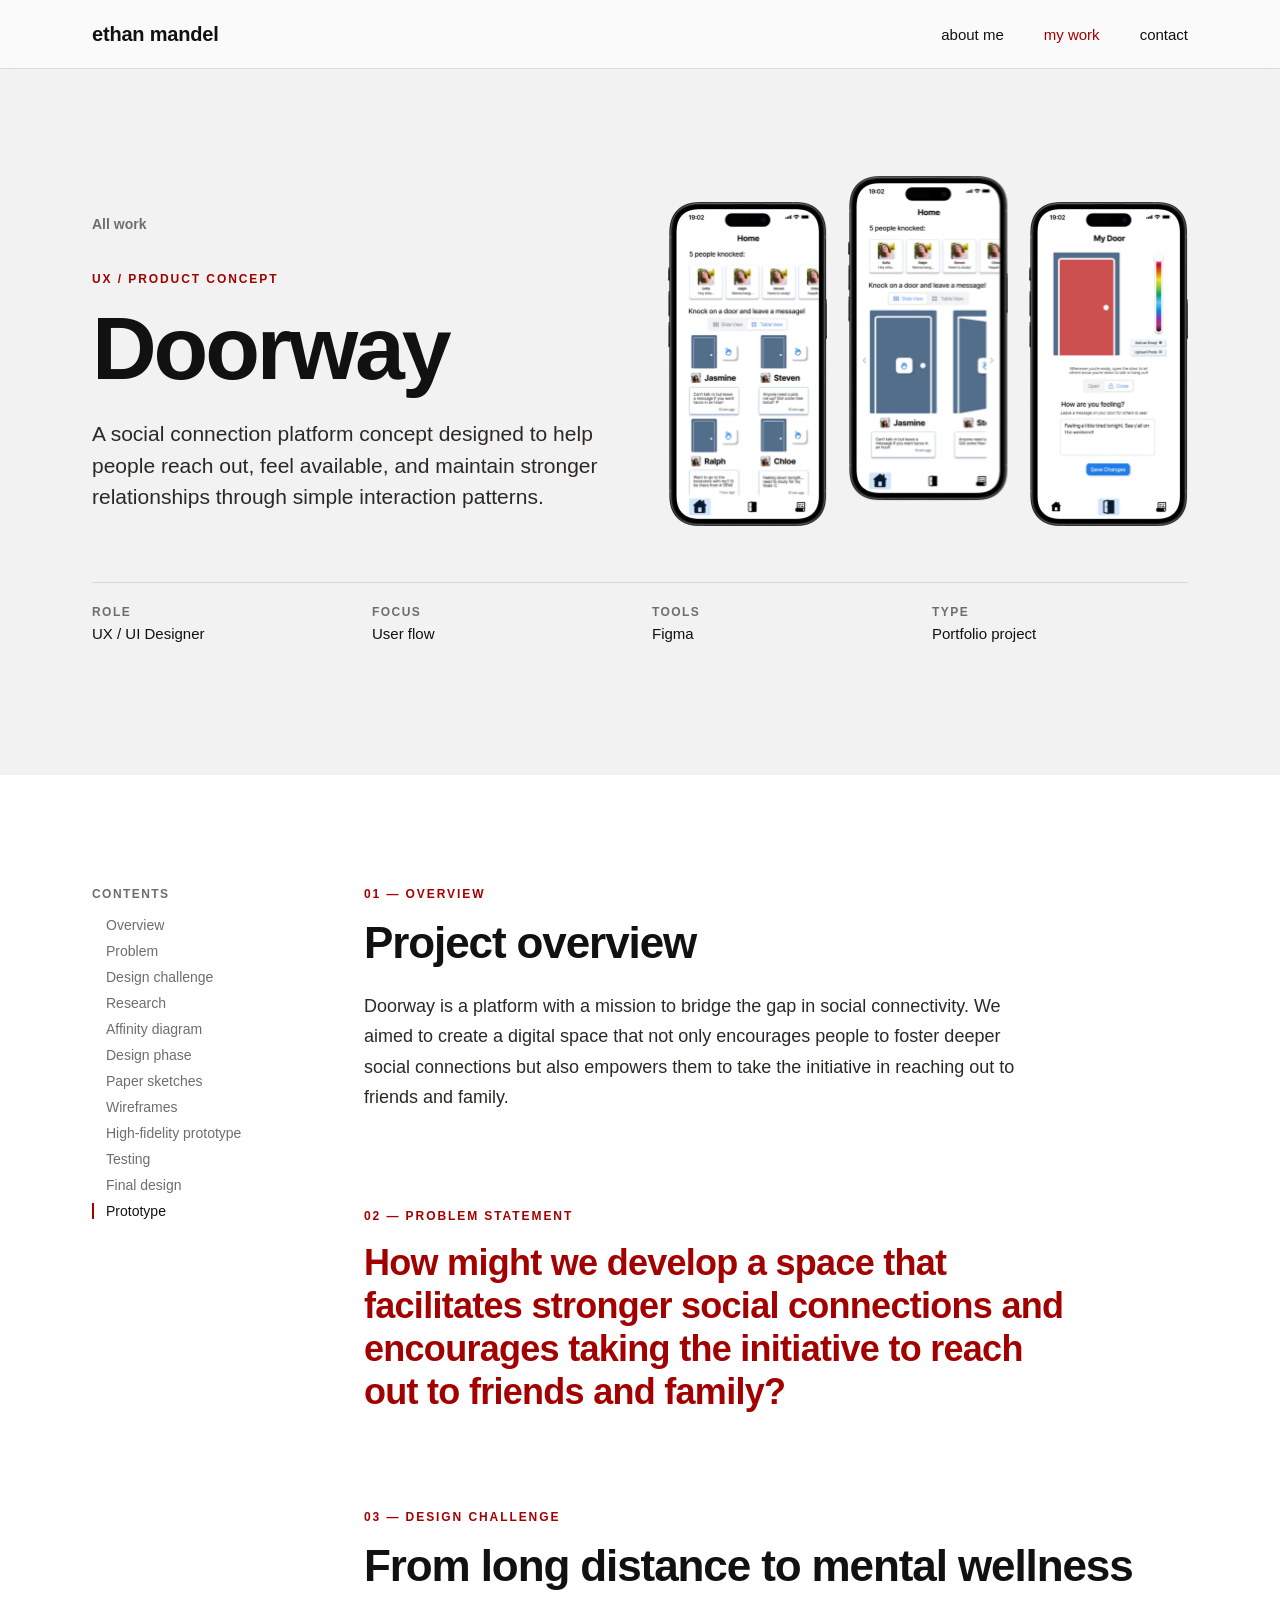
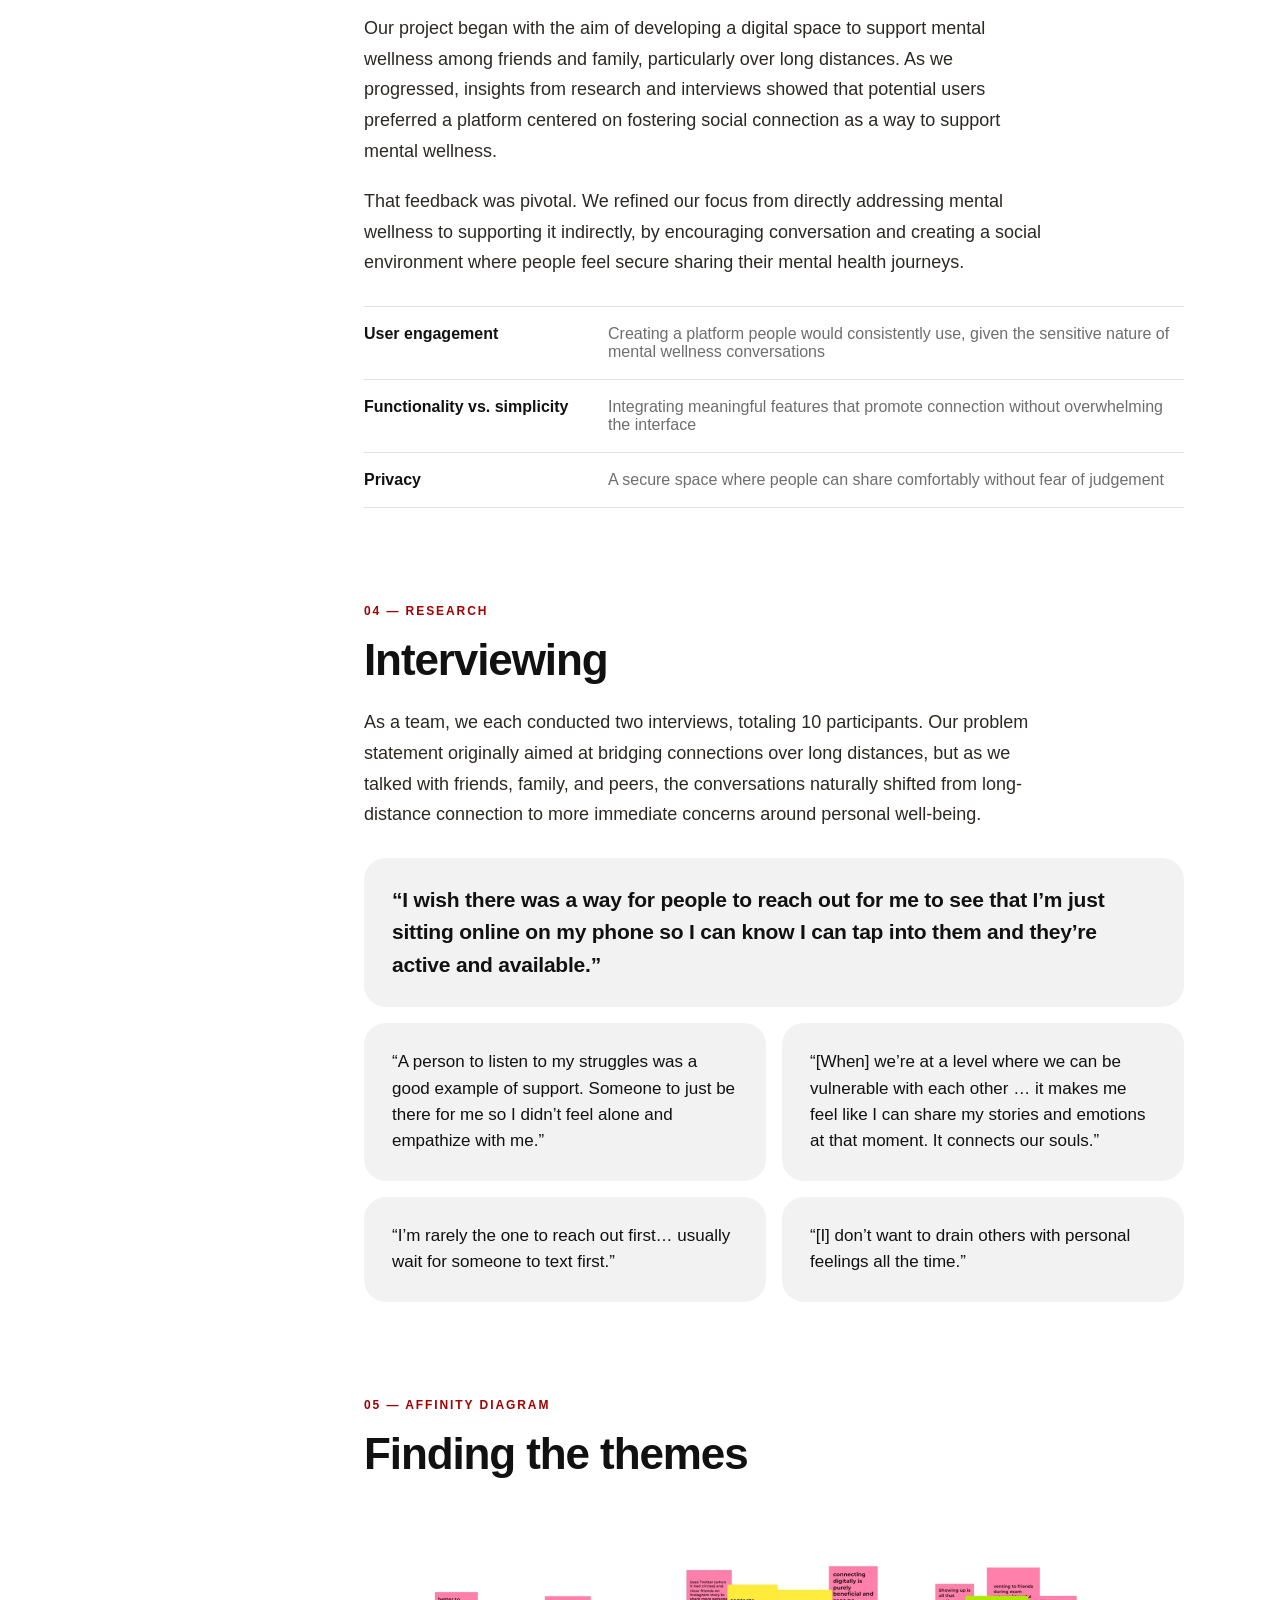
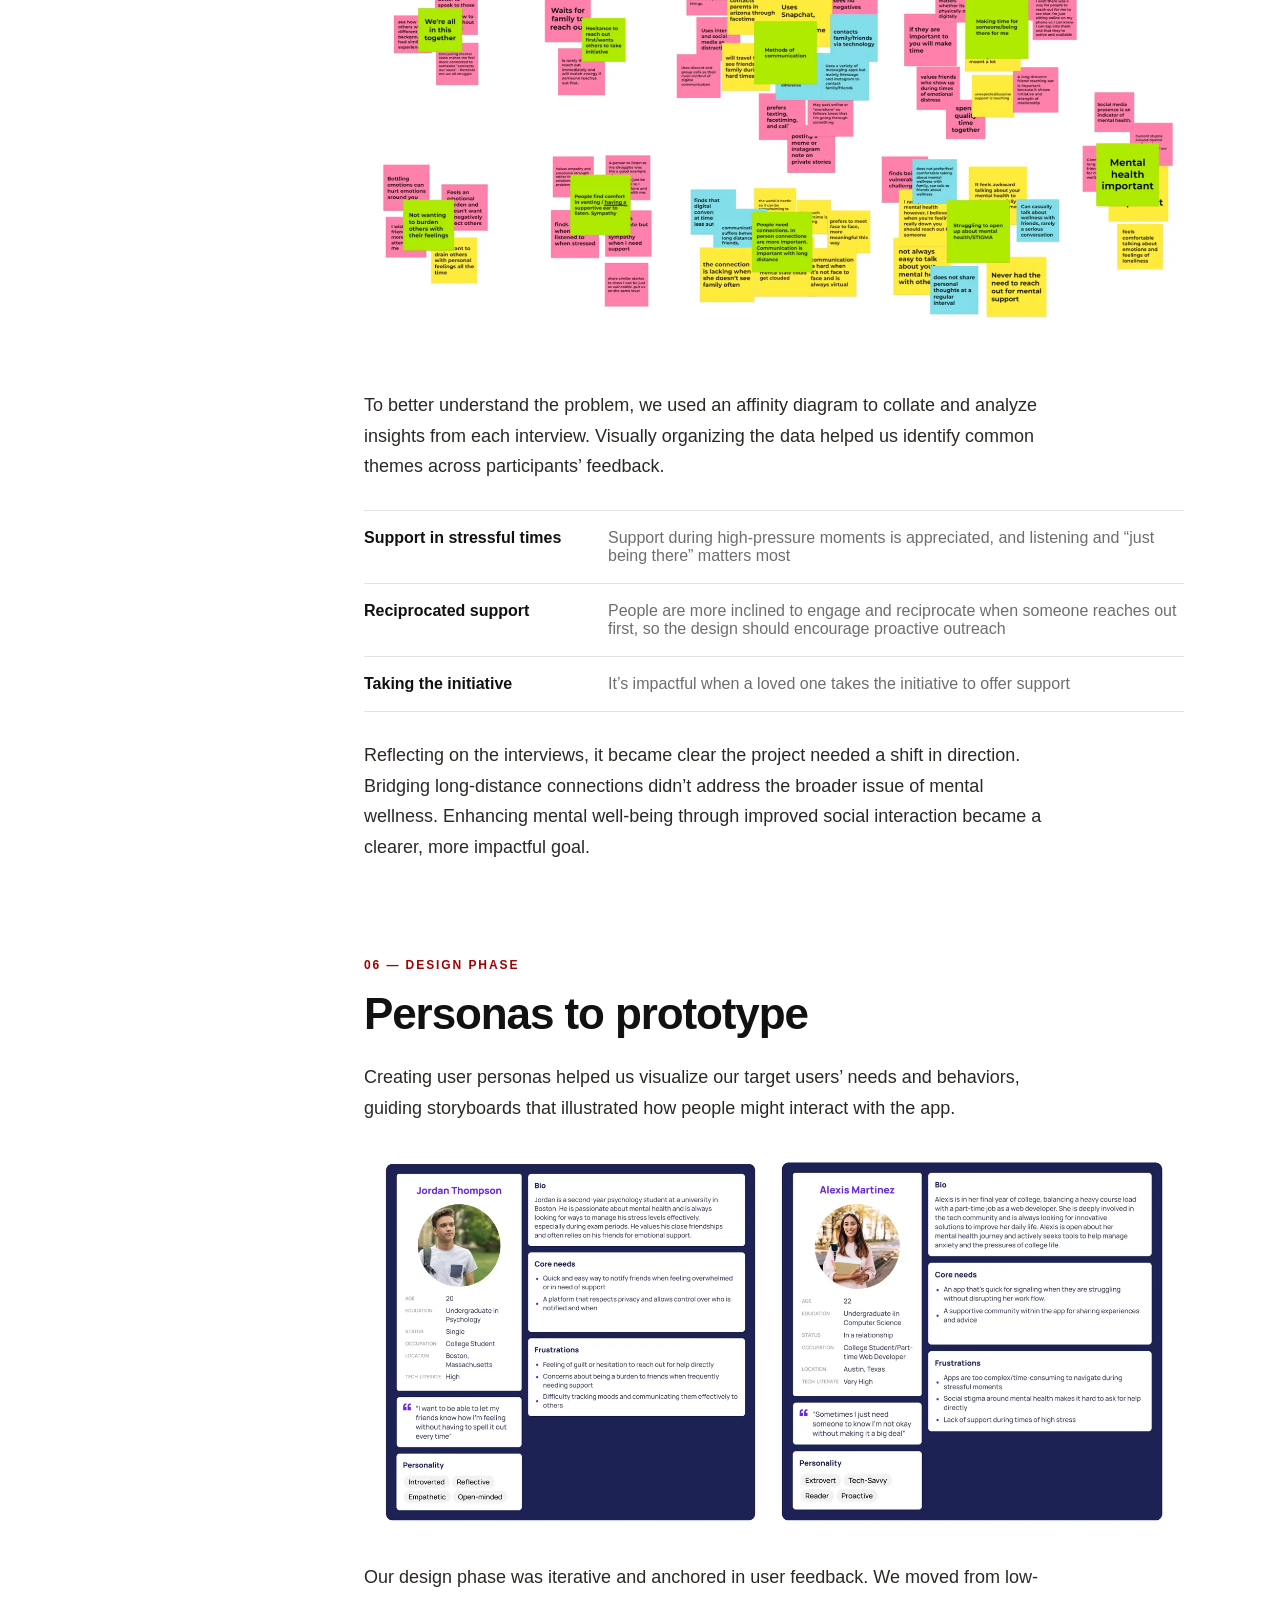
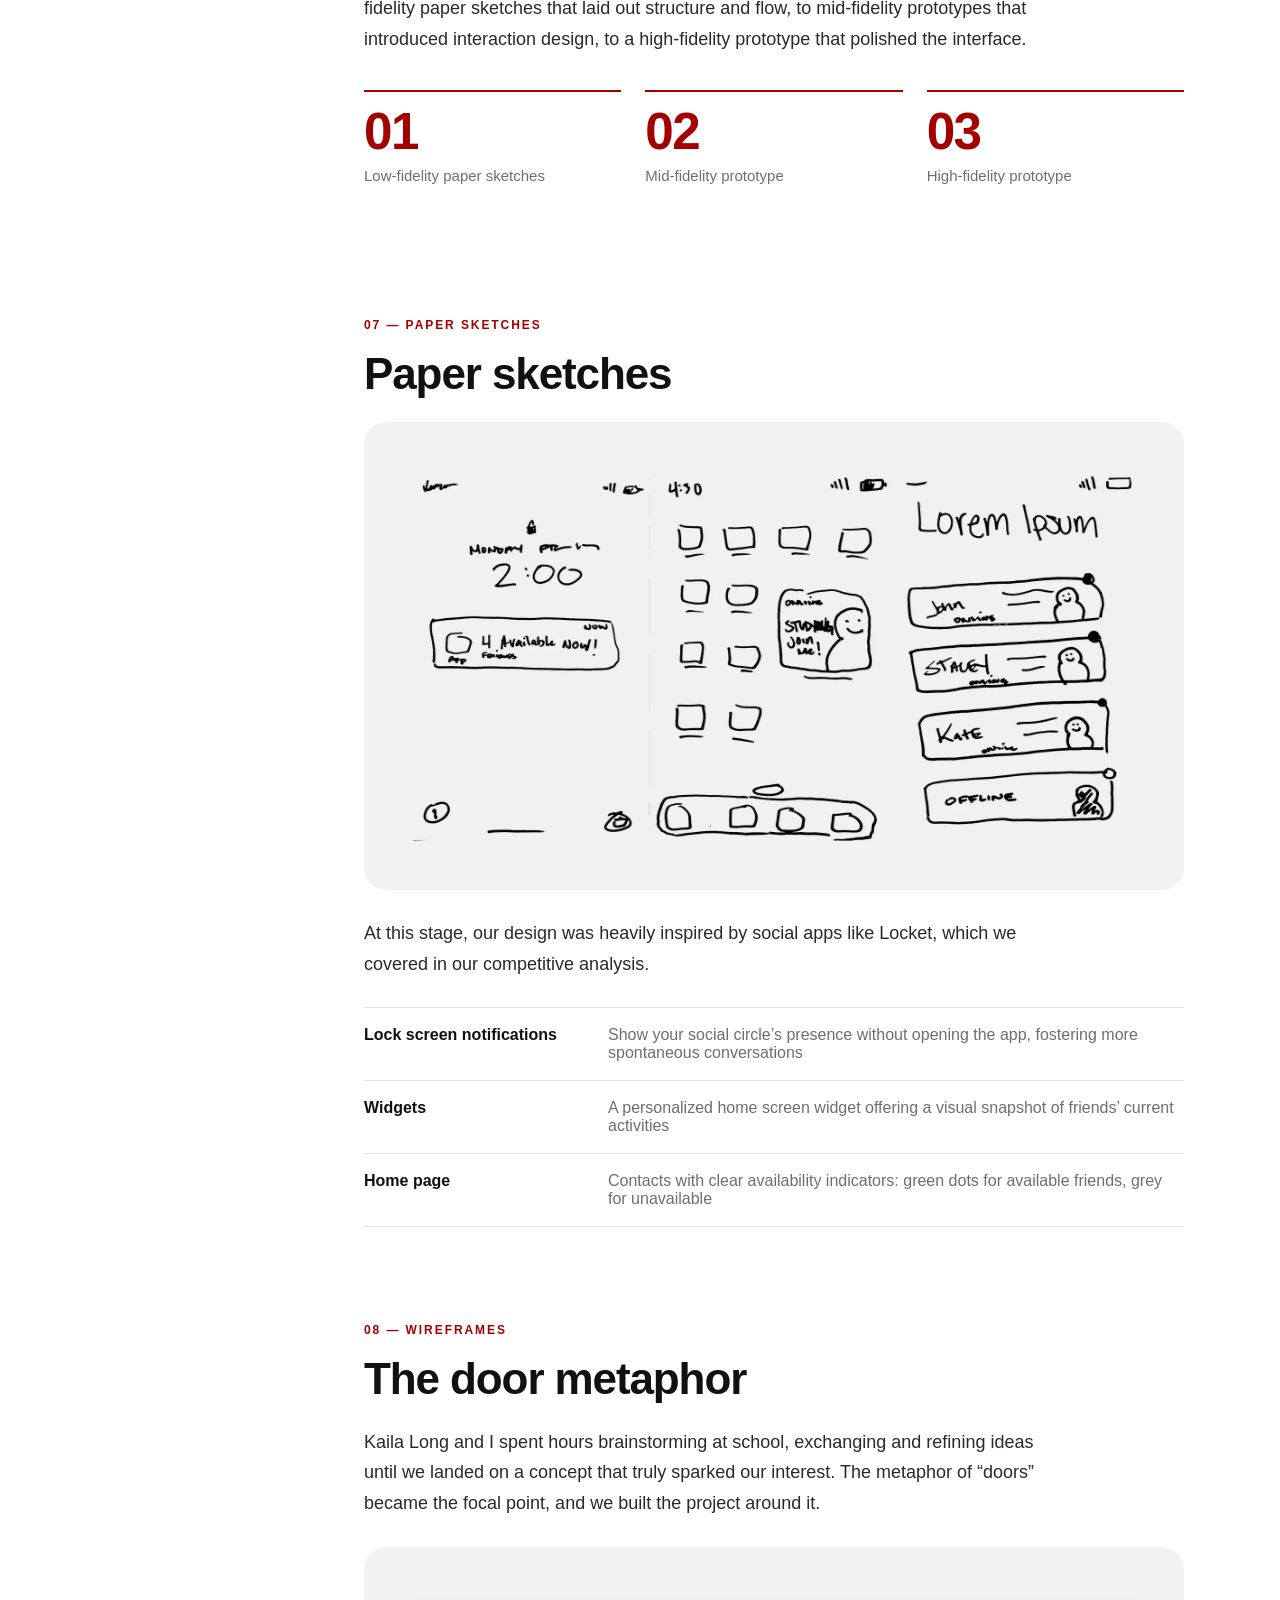
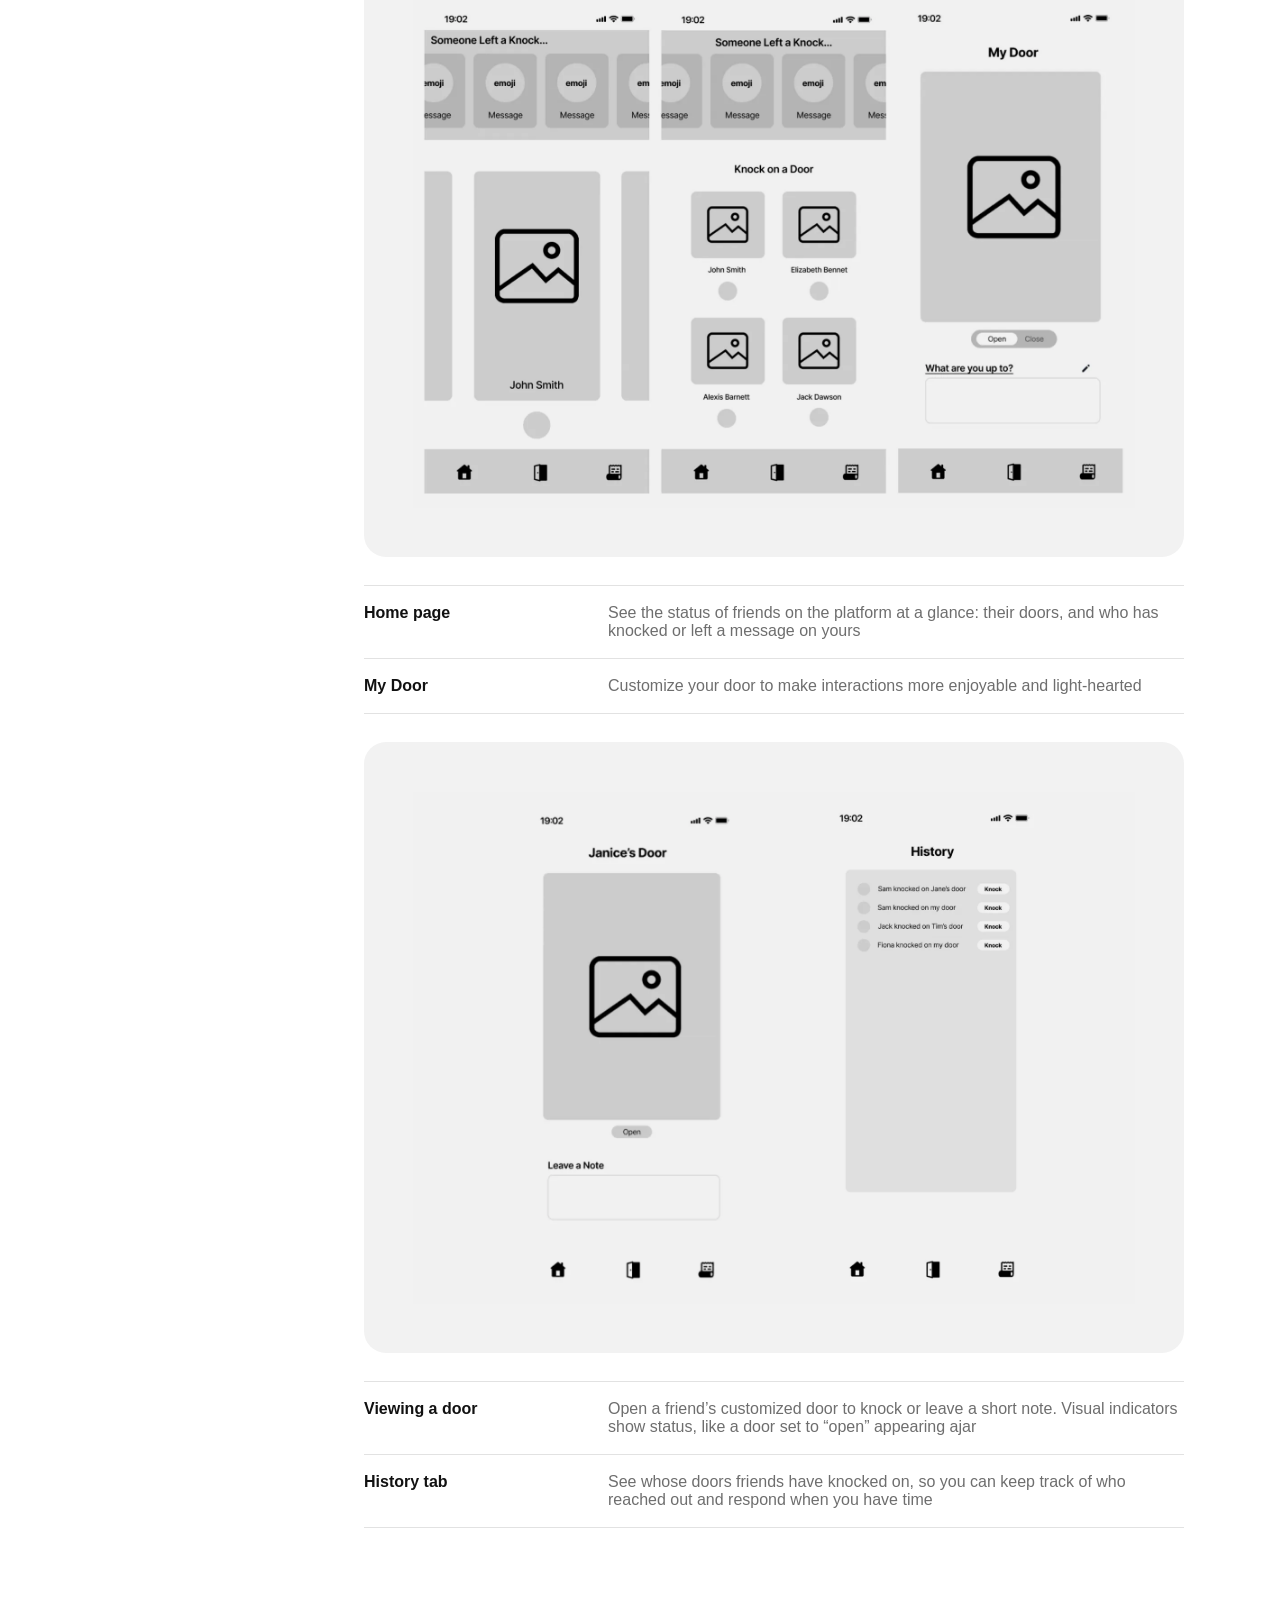
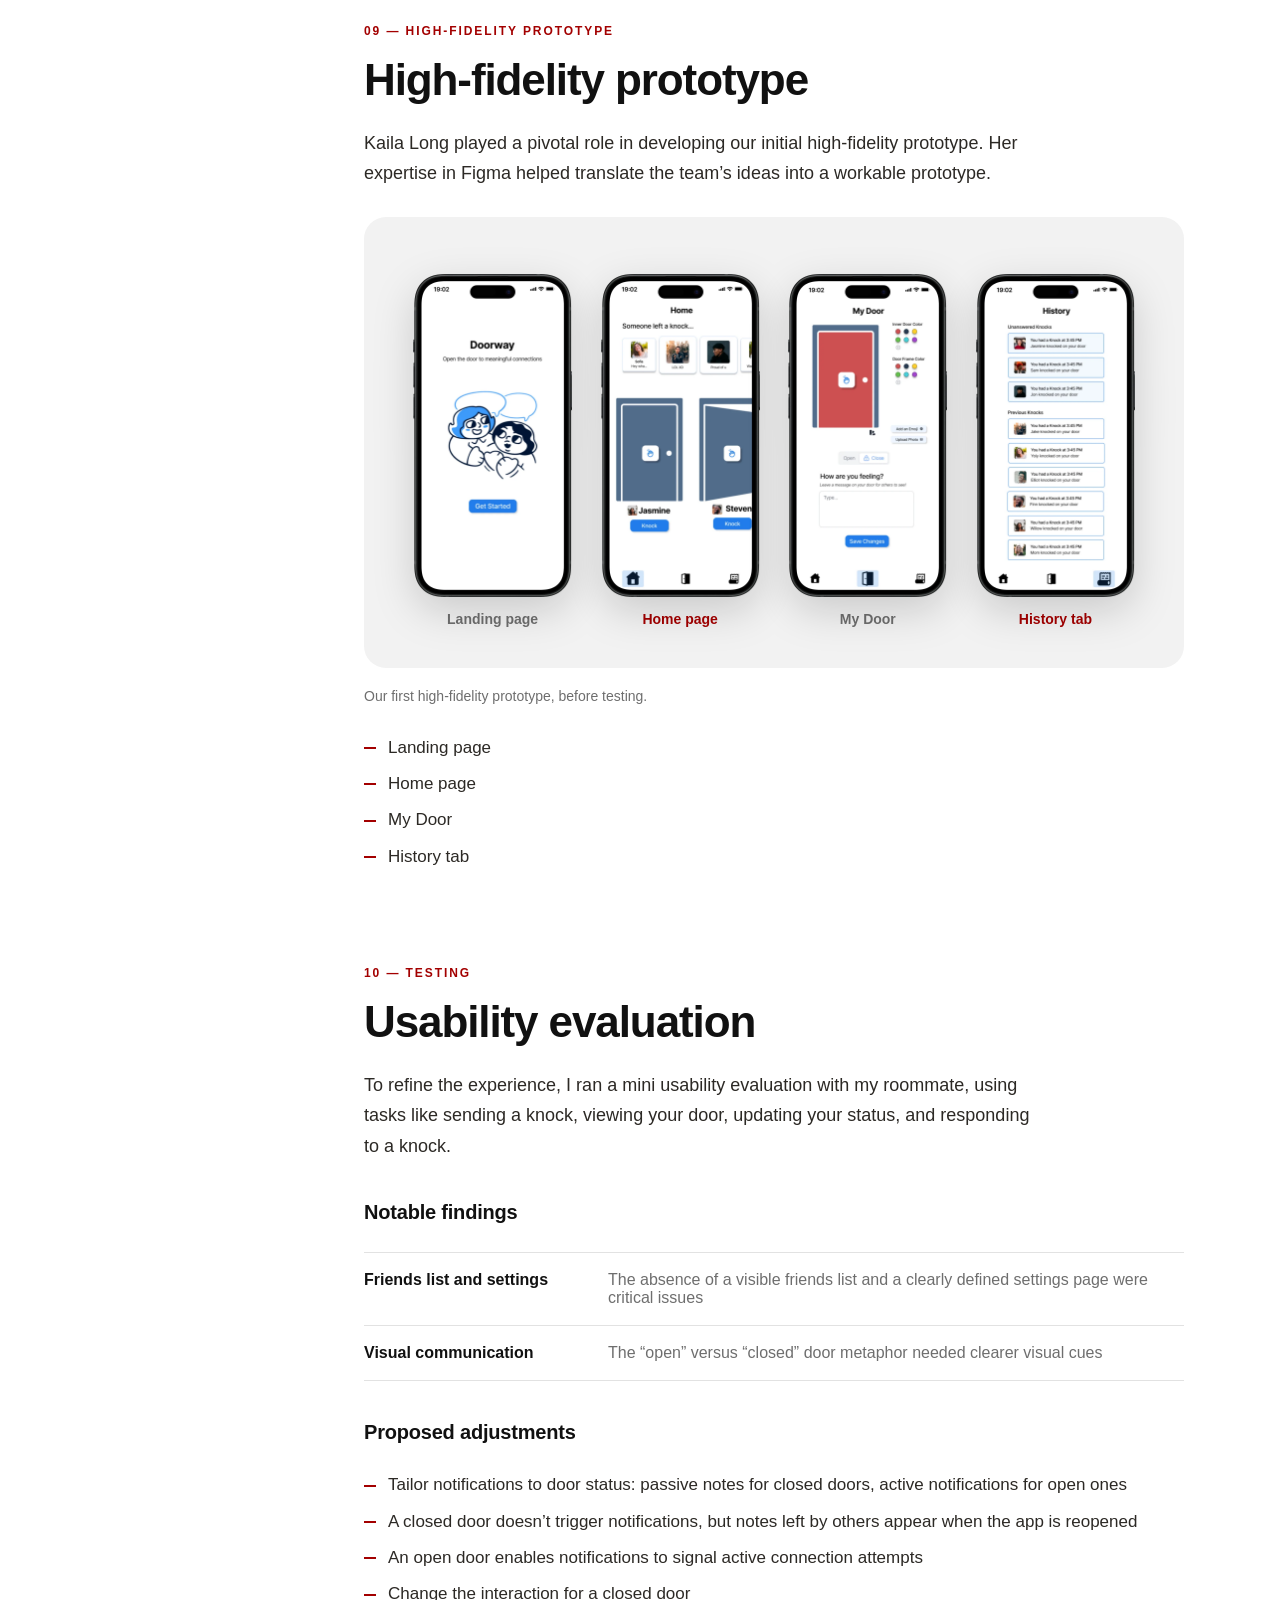
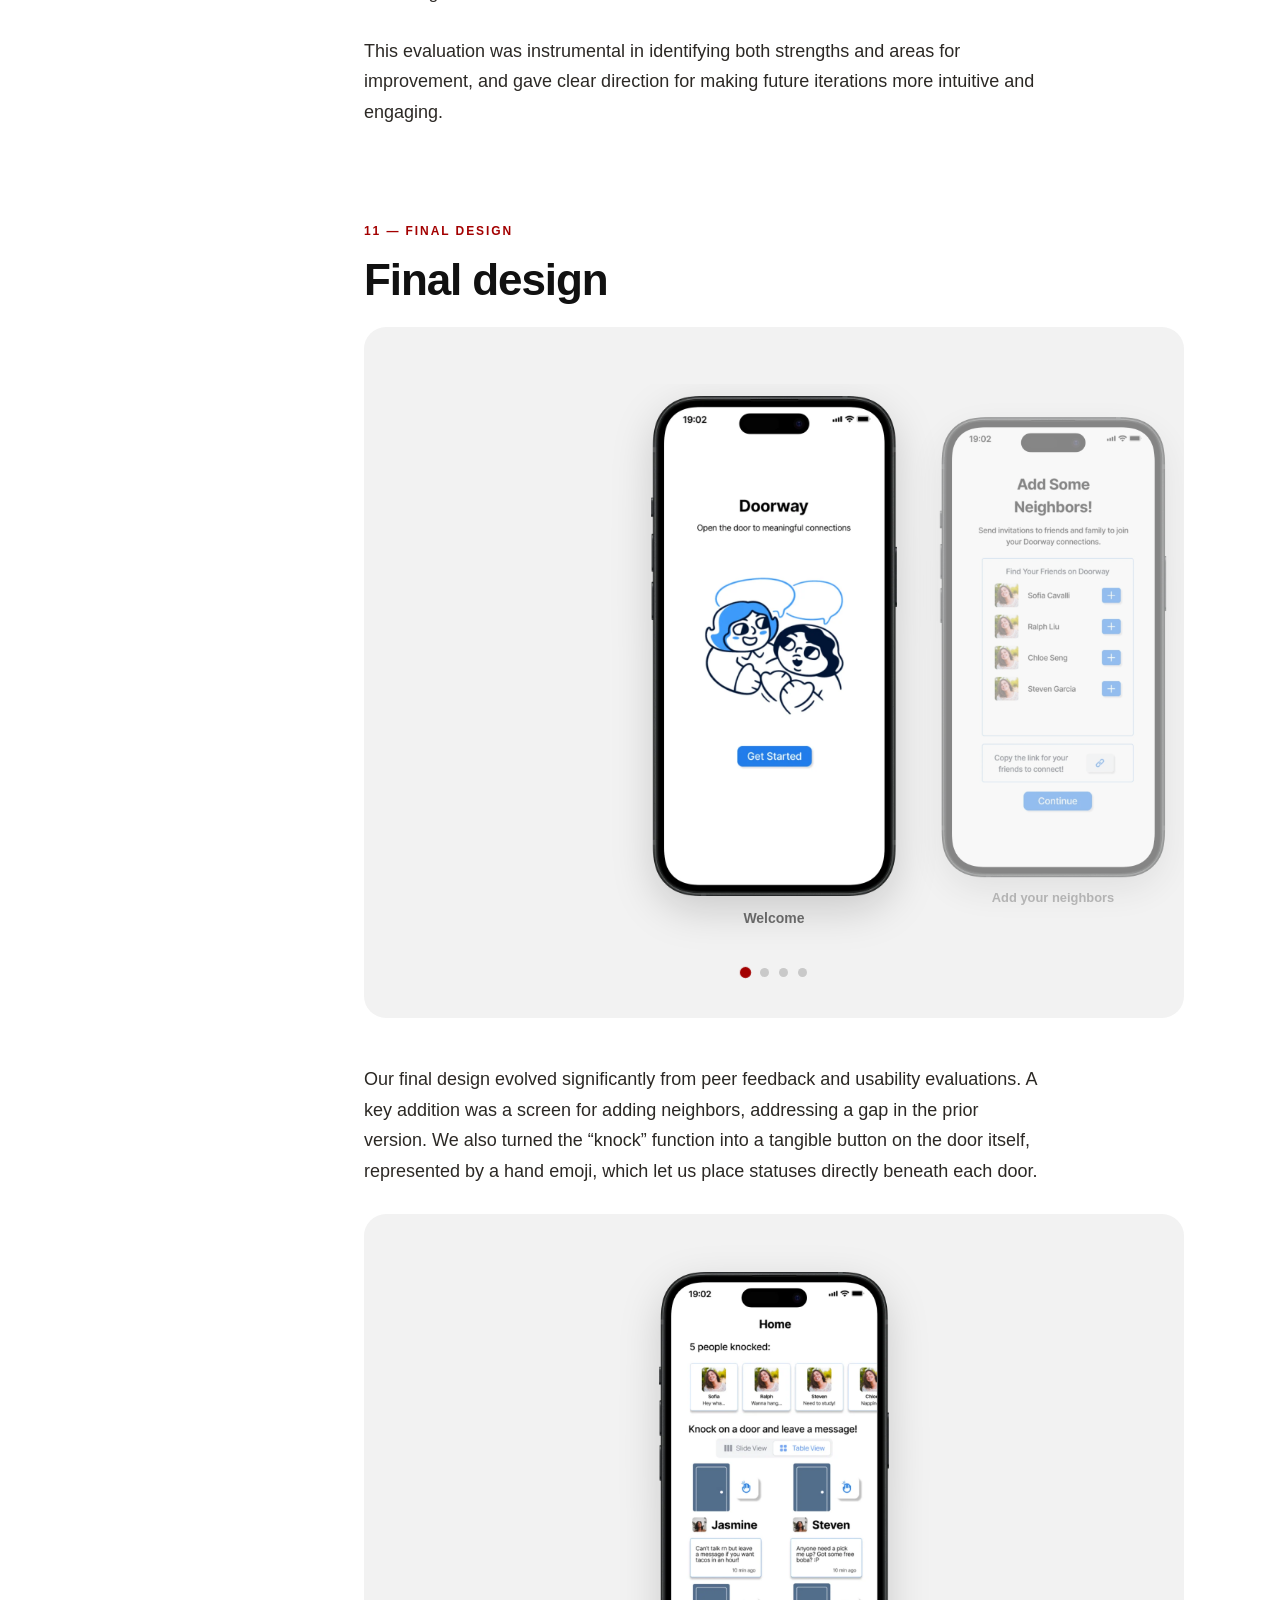
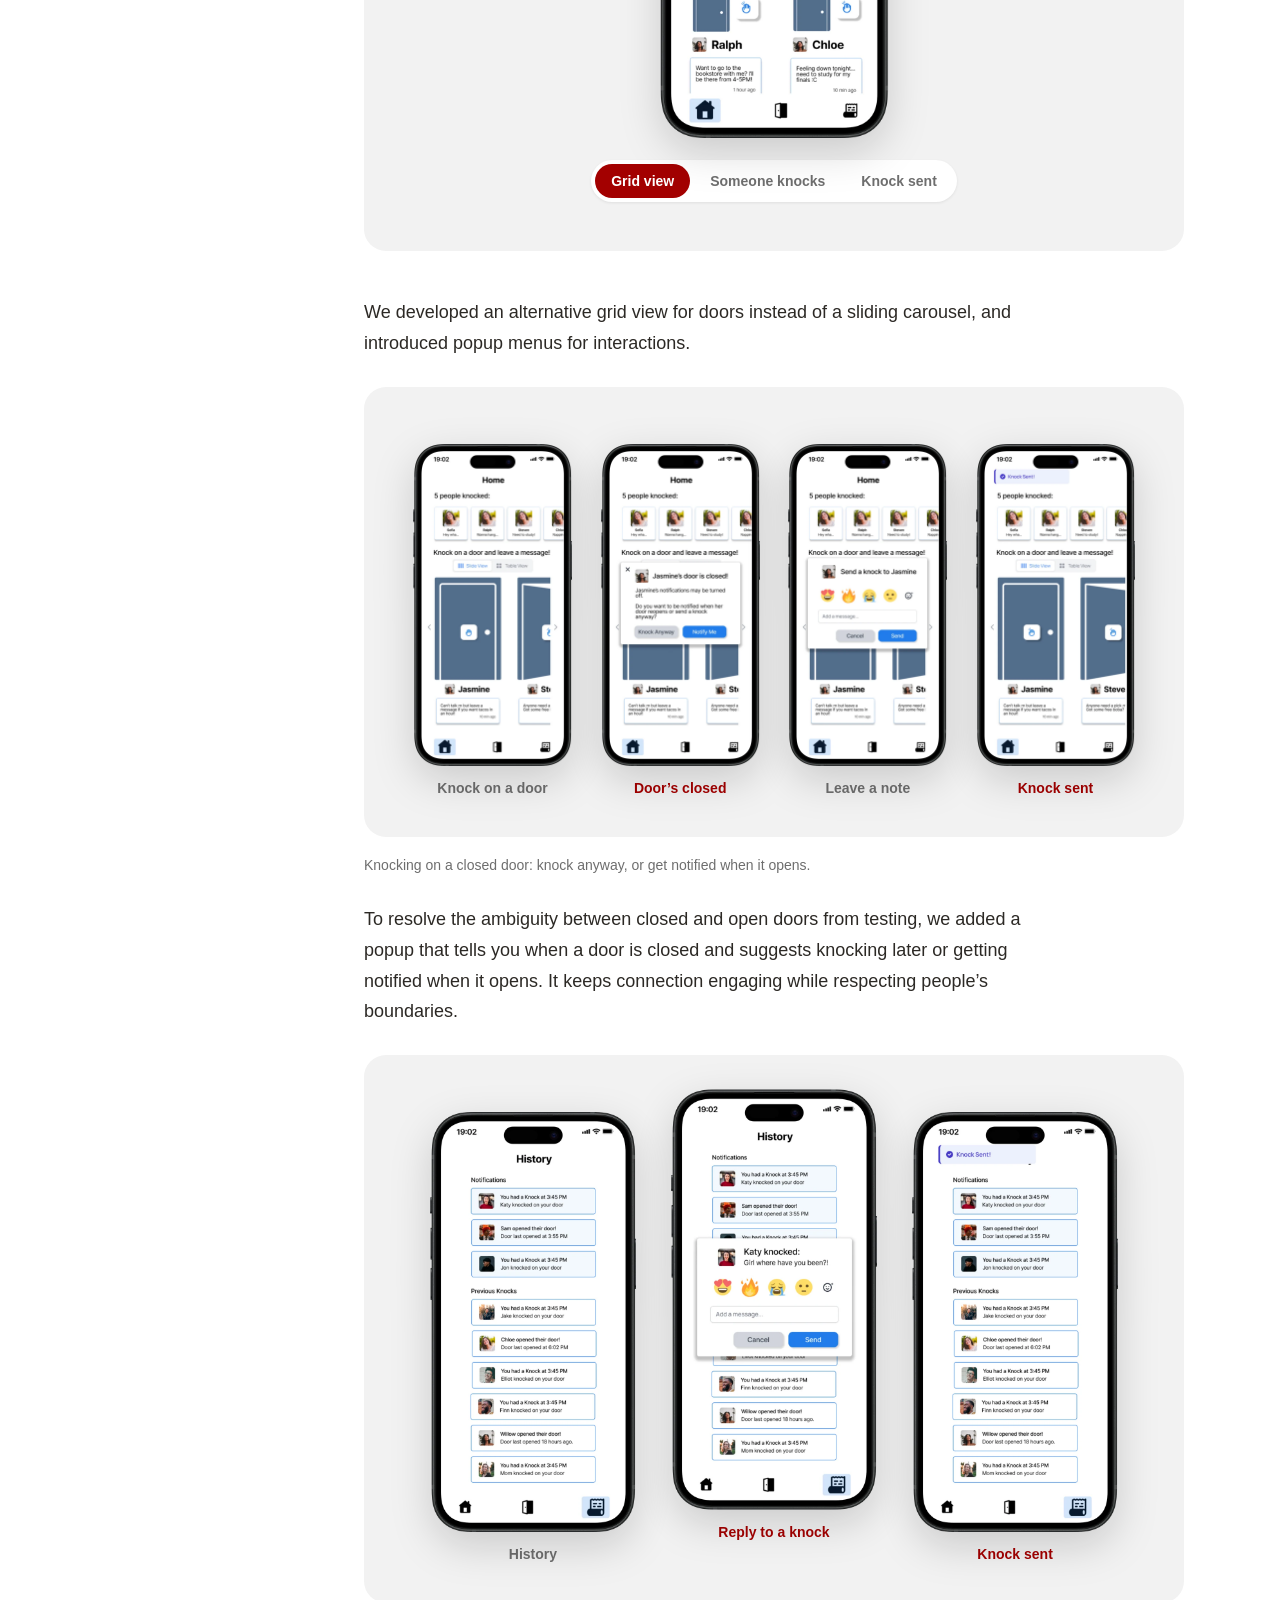
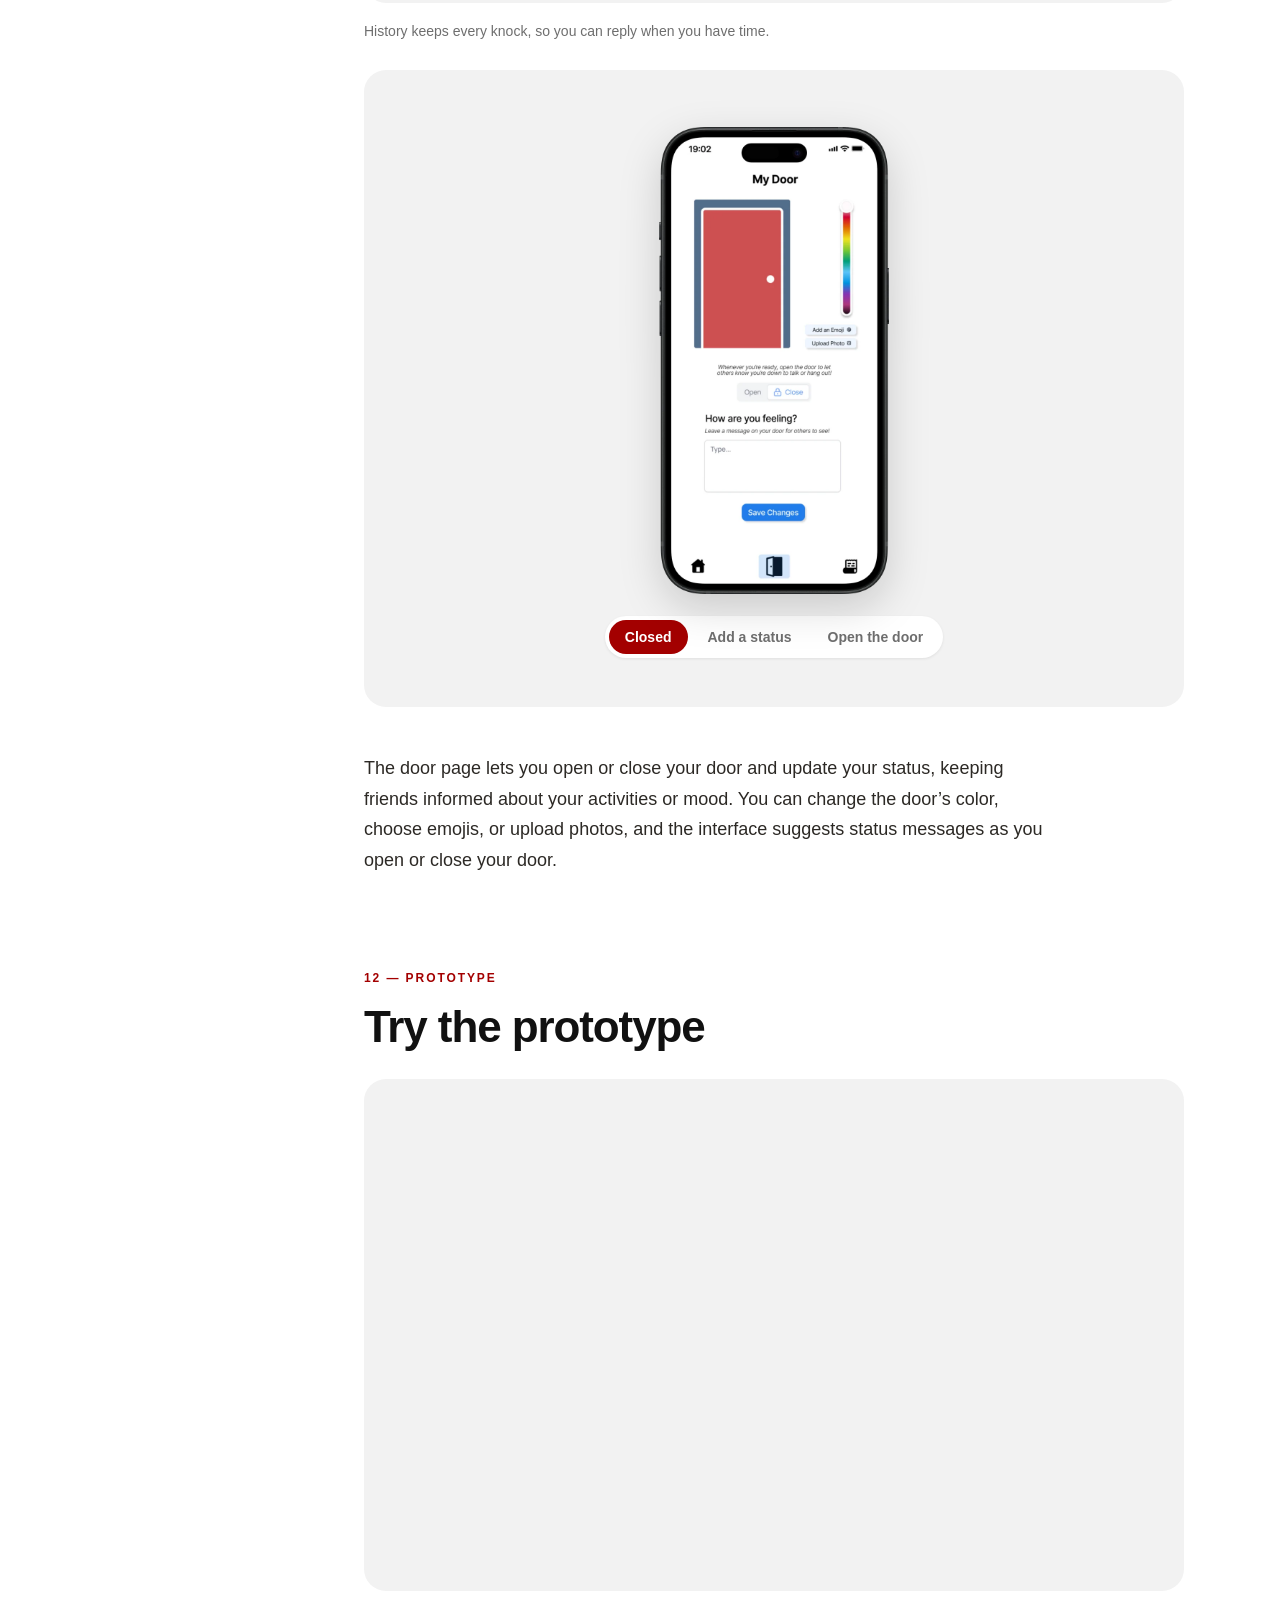
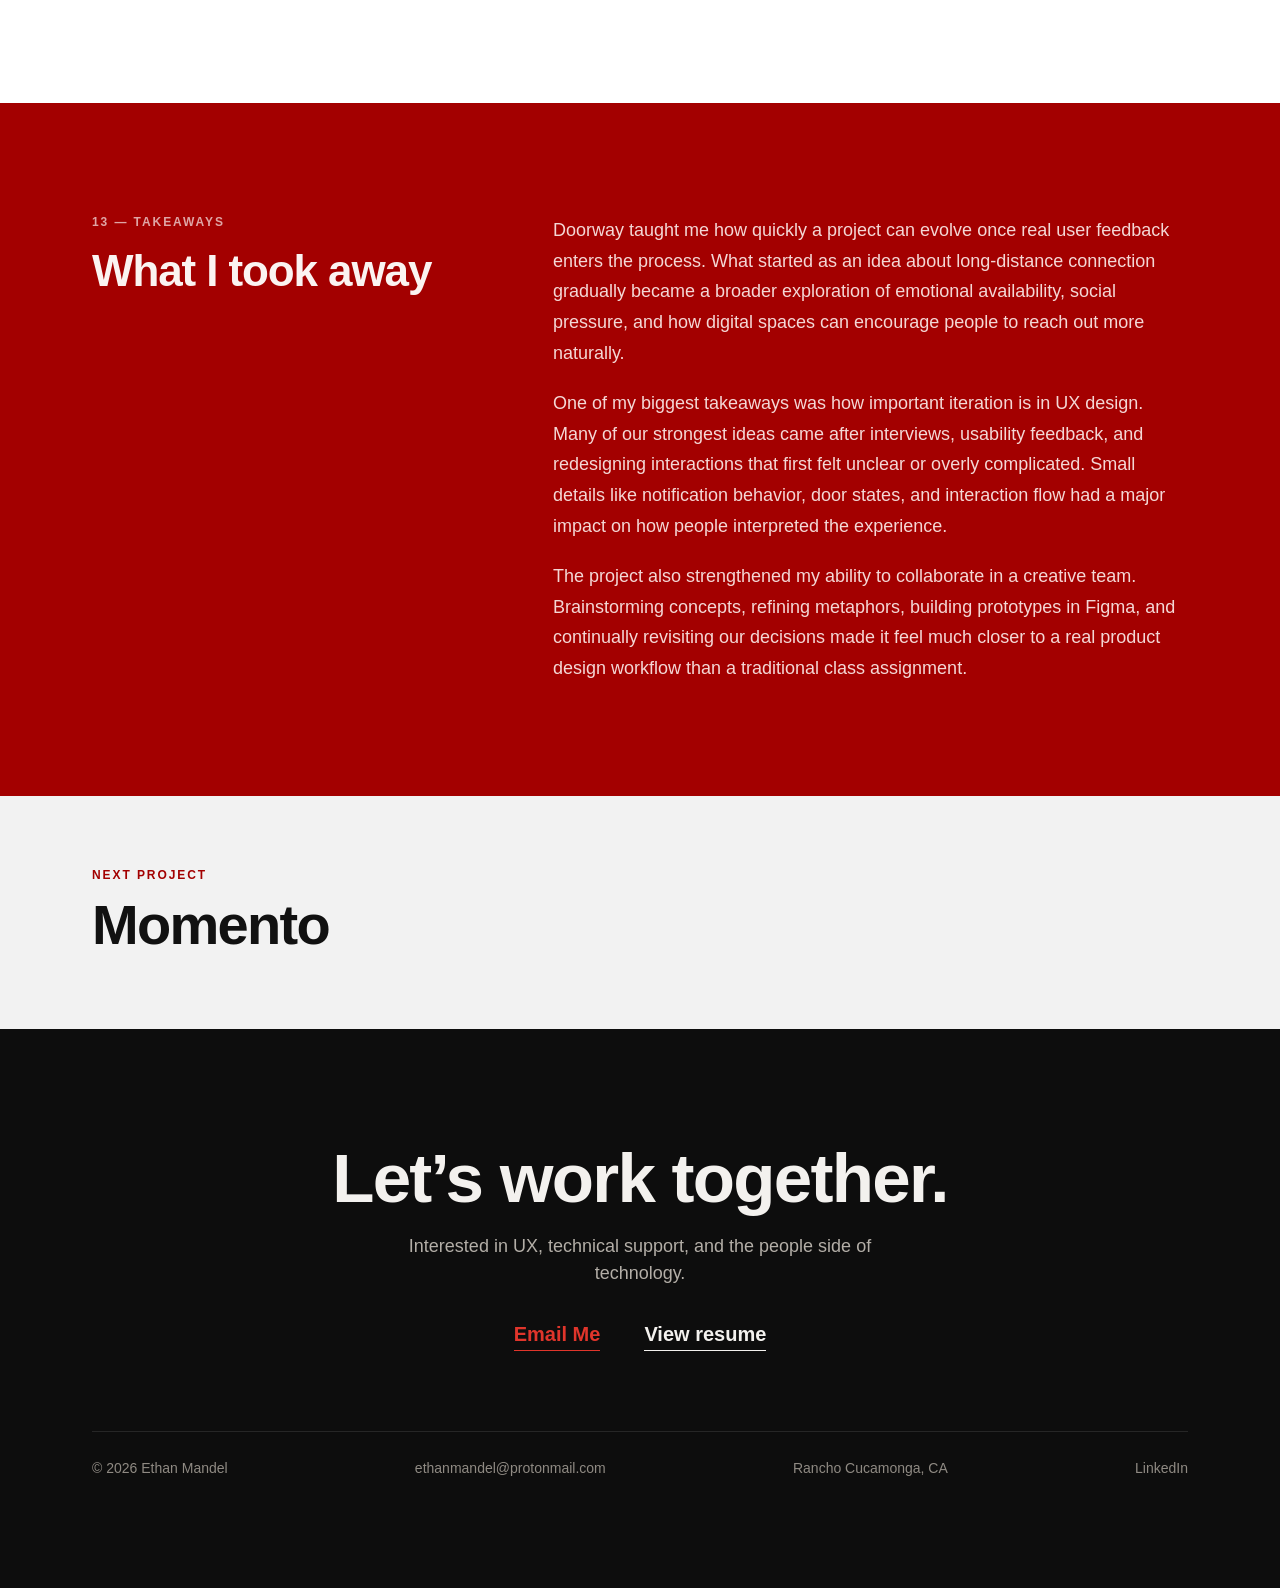
==== commit 36bb1ca2: "Device mockups for case studies, homepage card updates, remove arrows - Remembra, Laguna and Doorway" ====
--- a/doorway.html
+++ b/doorway.html
@@ -10,7 +10,7 @@
   <meta property="og:image" content="https://mandelethan.com/images/home/og.jpg" />
   <link rel="icon" href="favicon.svg" type="image/svg+xml" />
   <link rel="stylesheet" href="css/site.css?v=2" />
-  <link rel="stylesheet" href="css/case-study.css?v=7" />
+  <link rel="stylesheet" href="css/case-study.css?v=8" />
 </head>
 <body>
 
@@ -29,15 +29,15 @@
 <header class="cs-hero">
   <div class="wrap">
     <div>
-      <a href="index.html#work" class="back"><span aria-hidden="true">←</span> All work</a>
+      <a href="index.html#work" class="back">All work</a>
       <p class="eyebrow">UX / product concept</p>
       <h1>Doorway</h1>
       <p class="cs-hero__lede">A social connection platform concept designed to help people reach out, feel available, and maintain stronger relationships through simple interaction patterns.</p>
     </div>
-    <div class="lineup" aria-hidden="true">
-      <img src="images/home/cards/doorway3.webp" alt="" />
-      <img src="images/home/cover-doorway.webp" alt="" />
-      <img src="images/home/cards/doorway4.webp" alt="" />
+    <div class="lineup lineup--mock" aria-hidden="true">
+      <img src="images/doorway/mockups/home-grid.webp" alt="" width="640" height="1300" />
+      <img src="images/doorway/mockups/home-slide.webp" alt="" width="640" height="1300" />
+      <img src="images/doorway/mockups/mydoor-message.webp" alt="" width="640" height="1300" />
     </div>
     <dl class="facts">
       <div><dt>Role</dt><dd>UX / UI Designer</dd></div>
@@ -195,7 +195,15 @@
           <div class="prose">
             <p>Kaila Long played a pivotal role in developing our initial high-fidelity prototype. Her expertise in Figma helped translate the team’s ideas into a workable prototype.</p>
           </div>
-          <div class="media"><img src="images/doorway/web/firsthifi.webp" alt="Doorway first high-fidelity prototype screens" width="1600" height="859" loading="lazy" /></div>
+          <figure>
+            <div class="mock-seq mock-seq--4">
+              <div><img src="images/doorway/mockups/hifi-welcome.webp" alt="First high-fidelity landing page" width="640" height="1300" loading="lazy" /><span>Landing page</span></div>
+              <div><img src="images/doorway/mockups/hifi-home.webp" alt="First high-fidelity home page with two doors" width="640" height="1300" loading="lazy" /><span>Home page</span></div>
+              <div><img src="images/doorway/mockups/hifi-mydoor.webp" alt="First high-fidelity My Door page with color pickers" width="640" height="1300" loading="lazy" /><span>My Door</span></div>
+              <div><img src="images/doorway/mockups/hifi-history.webp" alt="First high-fidelity history tab" width="640" height="1300" loading="lazy" /><span>History tab</span></div>
+            </div>
+            <figcaption class="caption">Our first high-fidelity prototype, before testing.</figcaption>
+          </figure>
           <ul class="ticks">
             <li>Landing page</li>
             <li>Home page</li>
@@ -234,22 +242,65 @@
         <p class="eyebrow">11 — Final design</p>
         <h2 class="h2">Final design</h2>
         <div class="flow">
-          <div class="media"><img src="images/doorway/web/finalscreenshots.webp" alt="Doorway final design screens" width="1600" height="800" loading="lazy" /></div>
+          <div class="mock-swipe" data-swipe>
+            <div class="mock-swipe__track" tabindex="0" aria-label="Final Doorway screens, scroll sideways to see each one">
+                <div class="mock-swipe__slide"><img src="images/doorway/mockups/welcome.webp" alt="Doorway welcome screen" width="640" height="1300" loading="lazy" /><span>Welcome</span></div>
+                <div class="mock-swipe__slide"><img src="images/doorway/mockups/add-friends.webp" alt="Add Some Neighbors screen with a friends list" width="640" height="1300" loading="lazy" /><span>Add your neighbors</span></div>
+                <div class="mock-swipe__slide"><img src="images/doorway/mockups/home-slide.webp" alt="Home page with doors in a sliding row" width="640" height="1300" loading="lazy" /><span>Home, slide view</span></div>
+                <div class="mock-swipe__slide"><img src="images/doorway/mockups/home-grid.webp" alt="Home page with doors in a grid" width="640" height="1300" loading="lazy" /><span>Home, grid view</span></div>
+            </div>
+            <div class="mock-swipe__dots" role="group" aria-label="Go to screen"></div>
+          </div>
           <div class="prose">
             <p>Our final design evolved significantly from peer feedback and usability evaluations. A key addition was a screen for adding neighbors, addressing a gap in the prior version. We also turned the “knock” function into a tangible button on the door itself, represented by a hand emoji, which let us place statuses directly beneath each door.</p>
           </div>
-          <div class="media"><img src="images/doorway/web/storyreply.webp" alt="Doorway grid view of doors with popup menus" width="1512" height="1000" loading="lazy" /></div>
+          <div class="mock-states" data-states>
+              <div class="mock-states__phone">
+                <img src="images/doorway/mockups/home-grid.webp" alt="Grid of friends’ doors with their statuses" width="640" height="1300" loading="lazy" data-state="0" />
+                <img src="images/doorway/mockups/grid-knocked.webp" alt="Popup when Sofia knocks, with emoji reactions and a reply box" width="640" height="1300" loading="lazy" data-state="1" />
+                <img src="images/doorway/mockups/grid-sent.webp" alt="Knock Sent confirmation at the top of the grid" width="640" height="1300" loading="lazy" data-state="2" />
+              </div>
+              <div class="mock-states__tabs" role="group" aria-label="Grid view states">
+                <button type="button" data-to="0" aria-pressed="true">Grid view</button>
+                <button type="button" data-to="1" aria-pressed="false">Someone knocks</button>
+                <button type="button" data-to="2" aria-pressed="false">Knock sent</button>
+              </div>
+            </div>
           <div class="prose">
             <p>We developed an alternative grid view for doors instead of a sliding carousel, and introduced popup menus for interactions.</p>
           </div>
-          <div class="media"><img src="images/doorway/web/sendingknock.webp" alt="Doorway closed-door popup suggesting to knock later" width="1600" height="800" loading="lazy" /></div>
+          <figure>
+            <div class="mock-seq mock-seq--4">
+              <div><img src="images/doorway/mockups/home-slide.webp" alt="Jasmine’s door in the slide view" width="640" height="1300" loading="lazy" /><span>Knock on a door</span></div>
+              <div><img src="images/doorway/mockups/closed-door.webp" alt="Popup saying Jasmine’s door is closed, with Knock Anyway and Notify Me" width="640" height="1300" loading="lazy" /><span>Door’s closed</span></div>
+              <div><img src="images/doorway/mockups/send-knock.webp" alt="Popup to send a knock to Jasmine with an emoji and a message" width="640" height="1300" loading="lazy" /><span>Leave a note</span></div>
+              <div><img src="images/doorway/mockups/slide-sent.webp" alt="Knock Sent confirmation" width="640" height="1300" loading="lazy" /><span>Knock sent</span></div>
+            </div>
+            <figcaption class="caption">Knocking on a closed door: knock anyway, or get notified when it opens.</figcaption>
+          </figure>
           <div class="prose">
             <p>To resolve the ambiguity between closed and open doors from testing, we added a popup that tells you when a door is closed and suggests knocking later or getting notified when it opens. It keeps connection engaging while respecting people’s boundaries.</p>
           </div>
-          <div class="gallery gallery--2">
-            <div class="media"><img src="images/doorway/web/history.webp" alt="Doorway history tab" width="1512" height="1000" loading="lazy" /></div>
-            <div class="media"><img src="images/doorway/web/doorsettings.webp" alt="Doorway My Door settings with open and closed states" width="1490" height="1000" loading="lazy" /></div>
-          </div>
+          <figure>
+            <div class="mock-seq">
+              <div><img src="images/doorway/mockups/history.webp" alt="History tab listing knocks and opened doors" width="640" height="1300" loading="lazy" /><span>History</span></div>
+              <div><img src="images/doorway/mockups/history-reply.webp" alt="Replying to Katy’s knock from the history tab" width="640" height="1300" loading="lazy" /><span>Reply to a knock</span></div>
+              <div><img src="images/doorway/mockups/history-sent.webp" alt="Knock Sent confirmation on the history tab" width="640" height="1300" loading="lazy" /><span>Knock sent</span></div>
+            </div>
+            <figcaption class="caption">History keeps every knock, so you can reply when you have time.</figcaption>
+          </figure>
+          <div class="mock-states" data-states>
+              <div class="mock-states__phone">
+                <img src="images/doorway/mockups/mydoor-closed.webp" alt="My Door, closed, with no status yet" width="640" height="1300" loading="lazy" data-state="0" />
+                <img src="images/doorway/mockups/mydoor-message.webp" alt="My Door, closed, with a status message for friends" width="640" height="1300" loading="lazy" data-state="1" />
+                <img src="images/doorway/mockups/mydoor-open.webp" alt="My Door, open, with a status message" width="640" height="1300" loading="lazy" data-state="2" />
+              </div>
+              <div class="mock-states__tabs" role="group" aria-label="My Door states">
+                <button type="button" data-to="0" aria-pressed="true">Closed</button>
+                <button type="button" data-to="1" aria-pressed="false">Add a status</button>
+                <button type="button" data-to="2" aria-pressed="false">Open the door</button>
+              </div>
+            </div>
           <div class="prose">
             <p>The door page lets you open or close your door and update your status, keeping friends informed about your activities or mood. You can change the door’s color, choose emojis, or upload photos, and the interface suggests status messages as you open or close your door.</p>
           </div>
@@ -289,14 +340,12 @@
       <p class="eyebrow">Next project</p>
       <h2>Momento</h2>
     </div>
-    <span class="next__arrow" aria-hidden="true">→</span>
   </div>
 </a>
 
 <!-- CONTACT -->
 <footer id="contact" class="contact section">
   <div class="wrap">
-    <p class="eyebrow">Contact</p>
     <h2 class="h2">Let’s work together.</h2>
     <p class="contact__sub">Interested in UX, technical support, and the people side of technology.</p>
     <div class="contact__actions">
@@ -312,6 +361,7 @@
   </div>
 </footer>
 
-<script src="js/case-study.js?v=2"></script>
+<script src="js/case-study.js?v=3"></script>
+<script src="js/nav.js"></script>
 </body>
 </html>
--- a/css/site.css
+++ b/css/site.css
@@ -64,7 +64,7 @@
 .contact .h2 { font-size: clamp(40px, 5.4vw, 72px); margin-bottom: 18px; }
 .contact__sub { font-size: 18px; color: #b3aea7; max-width: 480px; margin: 0 auto 36px; line-height: 1.5; }
 .contact__actions { display: flex; flex-wrap: wrap; justify-content: center; gap: 12px; }
-/* footer actions are underlined text links with the ↗, matching the homepage hero */
+/* footer actions are underlined text links, matching the homepage hero */
 .contact .contact__actions { gap: 18px 44px; }
 .contact .contact__actions .btn {
   background: none; border: 0; border-radius: 0;
@@ -72,7 +72,6 @@
   font-size: 20px; gap: 10px; color: #f3f1ee;
   transition: gap .2s, color .2s;
 }
-.contact .contact__actions .btn::after { content: "↗"; }
 .contact .contact__actions .btn--red { color: #e0352b; }
 .contact .contact__actions .btn:hover { transform: none; background: none; gap: 14px; }
 .contact__meta {
--- a/css/case-study.css
+++ b/css/case-study.css
@@ -112,7 +112,6 @@
 .logo-panel { background: var(--black); border-radius: 22px; padding: 9% 12%; display: grid; place-items: center; }
 .logo-panel img { width: 100%; max-width: 420px; }
 .text-link { color: var(--red); font-weight: 600; border-bottom: 1.5px solid currentColor; padding-bottom: 1px; }
-.text-link::after { content: " ↗"; }
 
 /* iPad frame drawn in CSS, so plain screenshots can be swapped in any time.
    Even dark bezel, rounded corners, a faint edge highlight, sat on a silver panel. */
@@ -126,6 +125,92 @@
 .device-shot { width: 100%; }
 .device-row { width: 100%; display: grid; grid-template-columns: repeat(2, 1fr); gap: 6%; }
 
+/* Remembra: iPhone mockups (mockuphone frames with transparent backgrounds) */
+.lineup--mock img { border-radius: 0; }
+.features--stack { grid-template-columns: 1fr; gap: 72px; }
+.features--stack .feature p { max-width: 600px; }
+.mock-fan, .mock-swipe, .mock-states, .mock-seq { background: var(--silver); border-radius: 22px; margin-bottom: 18px; }
+.mock-fan img, .mock-swipe img, .mock-states img, .mock-seq img { filter: drop-shadow(0 14px 20px rgba(0,0,0,.16)); }
+
+/* Fan: the player in front, library and profile tilted behind it */
+.mock-fan { position: relative; aspect-ratio: 16 / 11; overflow: hidden; }
+.mock-fan img { position: absolute; top: 9%; width: 30%; transition: transform .5s cubic-bezier(.3,1.12,.6,1); }
+.mock-fan img:nth-child(1) { left: 14%; transform: rotate(-8deg) translateY(6%); }
+.mock-fan img:nth-child(2) { left: 35%; z-index: 1; }
+.mock-fan img:nth-child(3) { right: 14%; transform: rotate(8deg) translateY(6%); }
+.mock-fan:hover img:nth-child(1) { transform: rotate(-11deg) translate(-8%, 6%); }
+.mock-fan:hover img:nth-child(3) { transform: rotate(11deg) translate(8%, 6%); }
+
+/* Swipe: the onboarding steps in a row you scroll through, the next one peeking in */
+.mock-swipe { padding: 7% 0 5%; }
+.mock-swipe__track { position: relative; display: flex; gap: 4%; overflow-x: auto; scroll-snap-type: x mandatory; padding: 12px 0 24px; scrollbar-width: none; overscroll-behavior-x: contain; }
+/* empty space at both ends so the first and last phones can sit in the middle */
+.mock-swipe__track::before, .mock-swipe__track::after { content: ""; flex: 0 0 31%; }
+.mock-swipe__track::-webkit-scrollbar { display: none; }
+.mock-swipe__track:focus-visible { outline: 2px solid var(--red); outline-offset: -2px; }
+.mock-swipe__slide { flex: 0 0 30%; cursor: pointer; scroll-snap-align: center; text-align: center; opacity: .45; transform: scale(.92); transition: opacity .35s, transform .35s; }
+.mock-swipe__slide.is-active { opacity: 1; transform: none; }
+.mock-swipe__slide img { width: 100%; }
+.mock-swipe__slide span { display: block; margin-top: 14px; font-size: 14px; font-weight: 600; color: var(--muted); }
+.mock-swipe__dots { display: flex; justify-content: center; gap: 10px; margin-top: 18px; }
+.mock-swipe__dots button { width: 9px; height: 9px; padding: 0; border: 0; border-radius: 50%; background: #c9c9c9; cursor: pointer; transition: background .2s, transform .2s; }
+.mock-swipe__dots button[aria-current="true"] { background: var(--red); transform: scale(1.25); }
+
+/* States: one phone, three moments of the memory game */
+.mock-states { padding: 7% 0 6%; display: grid; justify-items: center; gap: 22px; }
+.mock-states__phone { display: grid; width: 28%; }
+.mock-states__phone img { grid-area: 1 / 1; width: 100%; opacity: 0; transition: opacity .45s ease; }
+.mock-states__phone img.is-on { opacity: 1; }
+.mock-states__tabs { display: inline-flex; gap: 4px; padding: 4px; background: #fff; border-radius: 999px; box-shadow: 0 1px 3px rgba(0,0,0,.08); }
+.mock-states__tabs button { font-family: inherit; font-size: 14px; font-weight: 600; line-height: 1; border: 0; background: none; color: var(--muted); padding: 10px 16px; border-radius: 999px; cursor: pointer; transition: background .2s, color .2s; }
+.mock-states__tabs button[aria-pressed="true"] { background: var(--red); color: #fff; }
+
+/* Sequence: listening, then the alert when heart rate rises or drops */
+.mock-seq { display: grid; grid-template-columns: repeat(3, 1fr); gap: 5%; padding: 7% 8% 5%; }
+.mock-seq > div { text-align: center; }
+.mock-seq > div:nth-child(2) { transform: translateY(-5%); }
+.mock-seq img { width: 100%; }
+.mock-seq span { display: block; margin-top: 14px; font-size: 14px; font-weight: 600; color: var(--muted); }
+.mock-seq > div:nth-child(n+2) span { color: var(--red); }
+
+/* Laguna: MacBook and iPhone mockups */
+/* Duo: the MacBook with the phone standing in front of its right corner */
+.lag-duo { position: relative; aspect-ratio: 1.42 / 1; }
+.lag-duo img { position: absolute; }
+.lag-duo__mac { left: 0; top: 4%; width: 86%; }
+.lag-duo__phone { right: 0; bottom: 0; width: 25%; filter: drop-shadow(0 14px 20px rgba(0,0,0,.18)); }
+.lag-duo--hero img { animation: rise .6s cubic-bezier(.3,1.12,.6,1) both; }
+.lag-duo--hero .lag-duo__phone { animation-delay: .1s; }
+.lag-duo--panel { background: var(--silver); border-radius: 22px; aspect-ratio: auto; padding: 6% 5% 5%; }
+.lag-duo--panel .lag-duo__mac { position: static; width: 82%; }
+.lag-duo--panel .lag-duo__phone { right: 6%; bottom: 6%; width: 21%; }
+
+/* Swipe through laptops: wider slides than the phone version */
+.mock-swipe--mac .mock-swipe__track { gap: 3%; }
+.mock-swipe--mac .mock-swipe__track::before, .mock-swipe--mac .mock-swipe__track::after { flex-basis: 12%; }
+.mock-swipe--mac .mock-swipe__slide { flex-basis: 74%; }
+.mock-swipe--mac img { filter: none; }
+
+/* Four phones in a row */
+.mock-seq--4 { grid-template-columns: repeat(4, 1fr); gap: 4%; padding: 7% 6% 5%; }
+.mock-seq--4 > div:nth-child(2) { transform: none; }
+.mock-seq--4 > div:nth-child(even) span { color: var(--red); }
+.mock-seq--4 > div:nth-child(3) span { color: var(--muted); }
+
+/* Before / after: one MacBook, switch the page and the version */
+.compare { background: var(--silver); border-radius: 22px; padding: 6% 6% 5%; display: grid; gap: 24px; justify-items: center; }
+.compare__screen { display: grid; width: 100%; }
+.compare__screen img { grid-area: 1 / 1; width: 100%; opacity: 0; transition: opacity .35s ease; }
+.compare__screen img.is-on { opacity: 1; }
+.compare__controls { display: grid; gap: 12px; justify-items: center; }
+.compare__when, .compare__pages { display: inline-flex; flex-wrap: wrap; justify-content: center; gap: 4px; padding: 4px; background: #fff; border-radius: 999px; box-shadow: 0 1px 3px rgba(0,0,0,.08); }
+.compare__when button, .compare__pages button { font-family: inherit; font-size: 14px; font-weight: 600; line-height: 1; border: 0; background: none; color: var(--muted); padding: 10px 16px; border-radius: 999px; cursor: pointer; transition: background .2s, color .2s; }
+.compare__when button[aria-pressed="true"] { background: var(--red); color: #fff; }
+.compare__pages button[aria-pressed="true"] { background: var(--ink); color: #fff; }
+.compare + .caption { margin-top: -8px; }
+.lag-open figure { margin: 0; }
+.lag-open img { width: 100%; }
+
 /* TAKEAWAYS: red, like the About section on the homepage */
 .takeaways { background: var(--red); color: #fbf3f1; }
 .takeaways .eyebrow { color: rgba(255,255,255,.65); }
@@ -137,9 +222,7 @@
 .next .wrap { display: flex; align-items: center; justify-content: space-between; gap: 32px; padding-top: 72px; padding-bottom: 72px; }
 .next .eyebrow { margin-bottom: 10px; }
 .next h2 { font-size: clamp(32px, 4.4vw, 56px); font-weight: 700; letter-spacing: -.03em; }
-.next__arrow { font-size: 40px; transition: transform .3s cubic-bezier(.3,1.12,.6,1); }
 .next:hover { background: #e9e9e9; }
-.next:hover .next__arrow { transform: translateX(10px); color: var(--red); }
 
 @media (max-width: 900px) {
   /* phones: text, then the three screens fully in view, then the facts */
@@ -158,6 +241,24 @@
   .cs-content { gap: 72px; }
   .prose { font-size: 17px; }
   .stats, .features, .gallery--2, .gallery--3, .paths, .quotes { grid-template-columns: 1fr; }
+  .mock-swipe__track::before, .mock-swipe__track::after { flex-basis: 21%; }
+  .mock-swipe__slide { flex-basis: 50%; }
+  .mock-states__phone { width: 52%; }
+  .mock-states__tabs button { padding: 9px 12px; font-size: 13px; }
+  .mock-fan { aspect-ratio: 1 / 1; }
+  .mock-fan img { width: 40%; top: 12%; }
+  .mock-fan img:nth-child(1) { left: 4%; }
+  .mock-fan img:nth-child(2) { left: 30%; }
+  .mock-fan img:nth-child(3) { right: 4%; }
+  .mock-seq { padding: 8% 5% 6%; gap: 4%; }
+  .mock-seq span { font-size: 12px; }
+  .mock-seq--4 { grid-template-columns: repeat(2, 1fr); row-gap: 20px; }
+  .mock-swipe--mac .mock-swipe__track::before, .mock-swipe--mac .mock-swipe__track::after { flex-basis: 6%; }
+  .mock-swipe--mac .mock-swipe__slide { flex-basis: 88%; }
+  .compare { padding: 6% 4% 5%; gap: 18px; }
+  .compare__pages { border-radius: 18px; }
+  .compare__when button, .compare__pages button { padding: 9px 12px; font-size: 13px; }
+  .lag-duo--hero { width: 100%; max-width: 480px; margin: 36px auto 0; }
   .steps { grid-template-columns: 1fr 1fr; gap: 28px 20px; }
   .print-wall { gap: 5%; padding: 7%; }
   .device-row { grid-template-columns: 1fr; gap: 20px; }
@@ -168,6 +269,7 @@
   .next .wrap { padding-top: 48px; padding-bottom: 48px; }
 }
 @media (prefers-reduced-motion: reduce) {
+  .mock-fan img, .mock-swipe__slide, .mock-states__phone img, .compare__screen img { transition: none; }
+  .lag-duo--hero img { animation: none; }
   .lineup img, .hero-devices img { animation: none; }
-  .next__arrow { transition: none; }
-}
+}
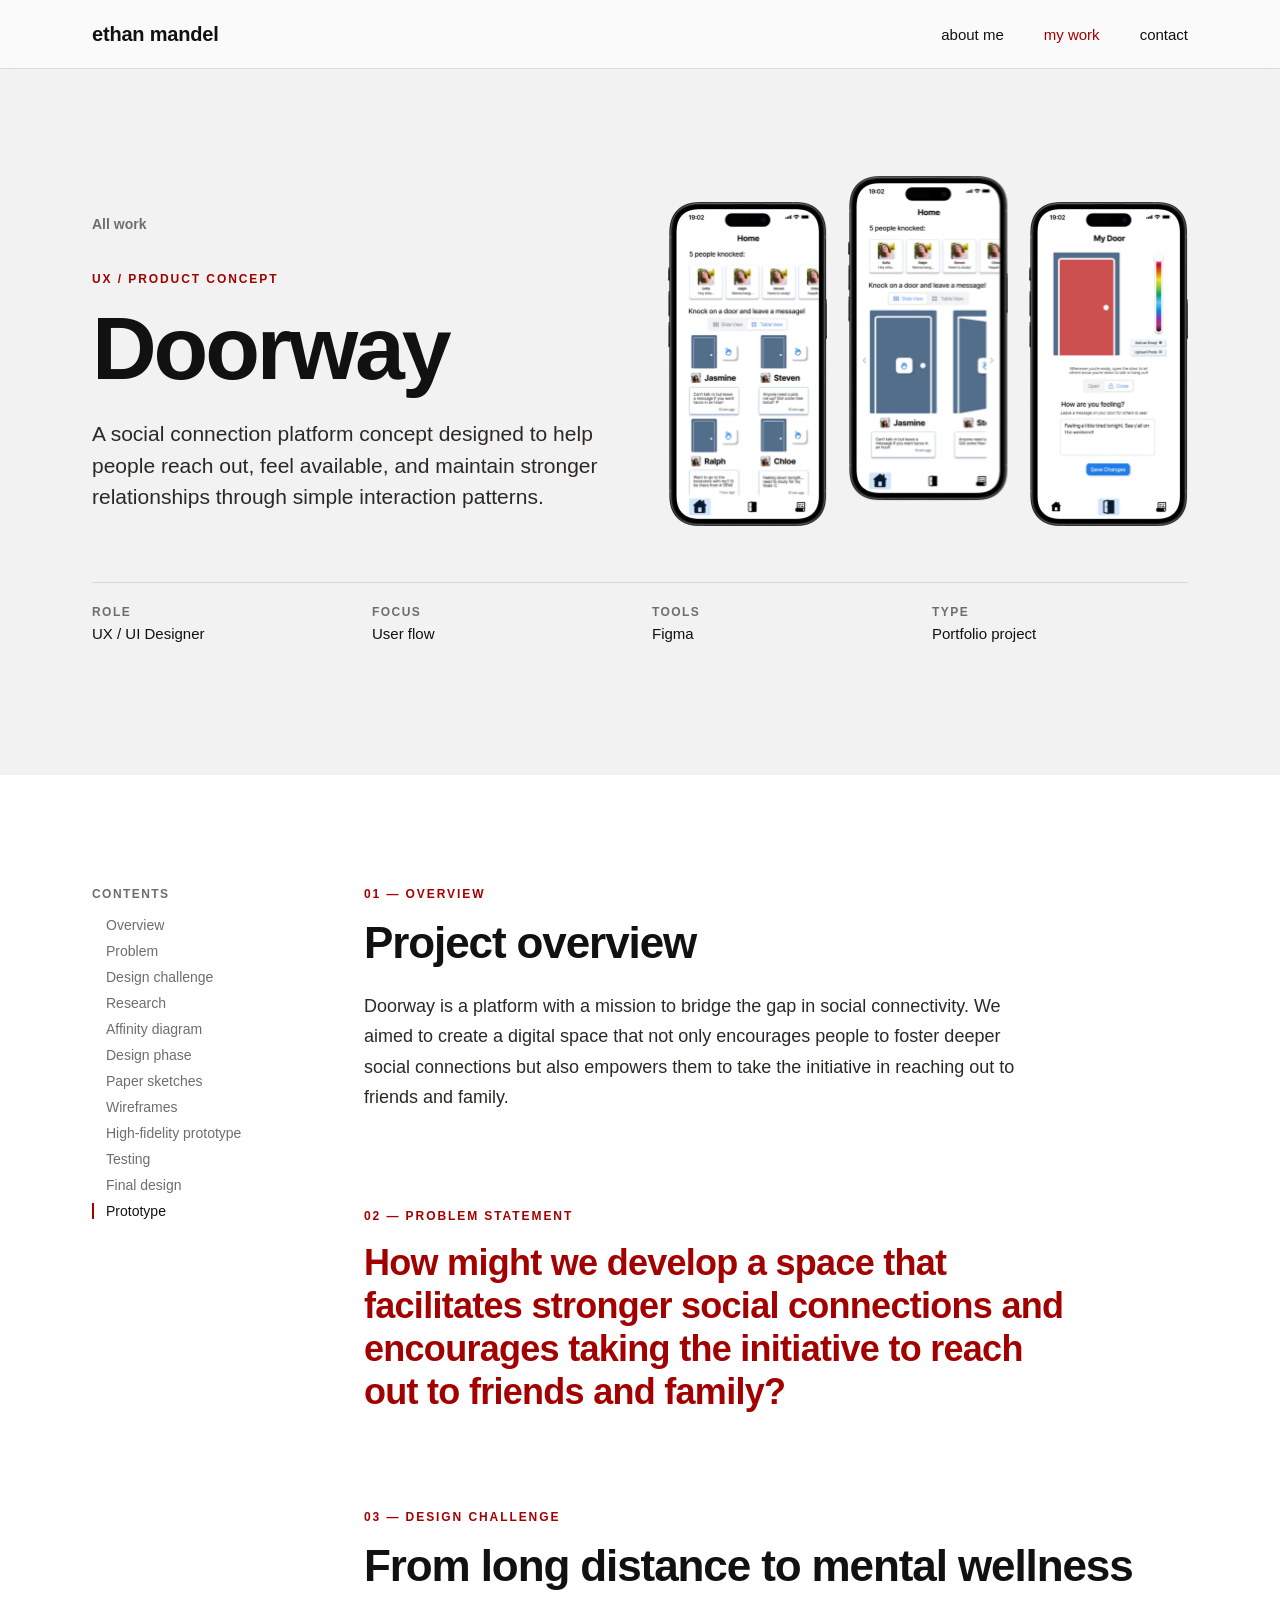
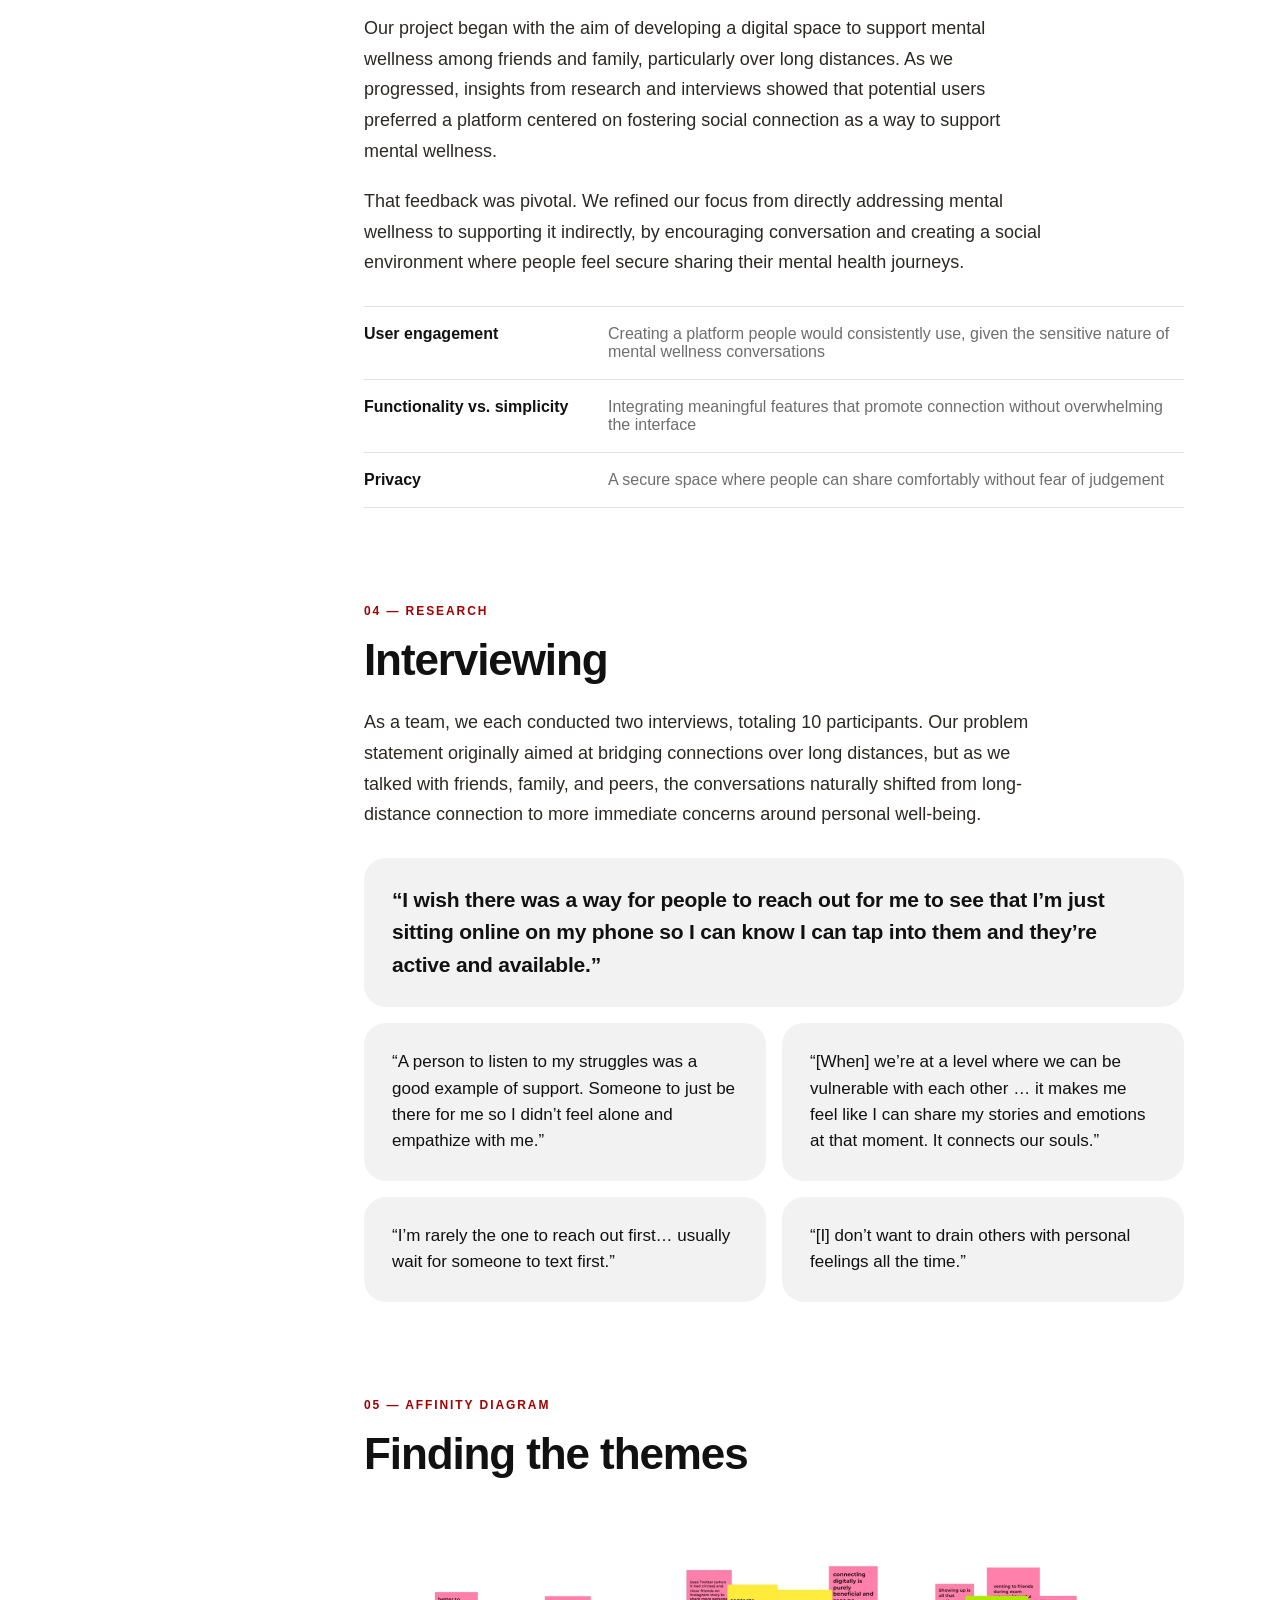
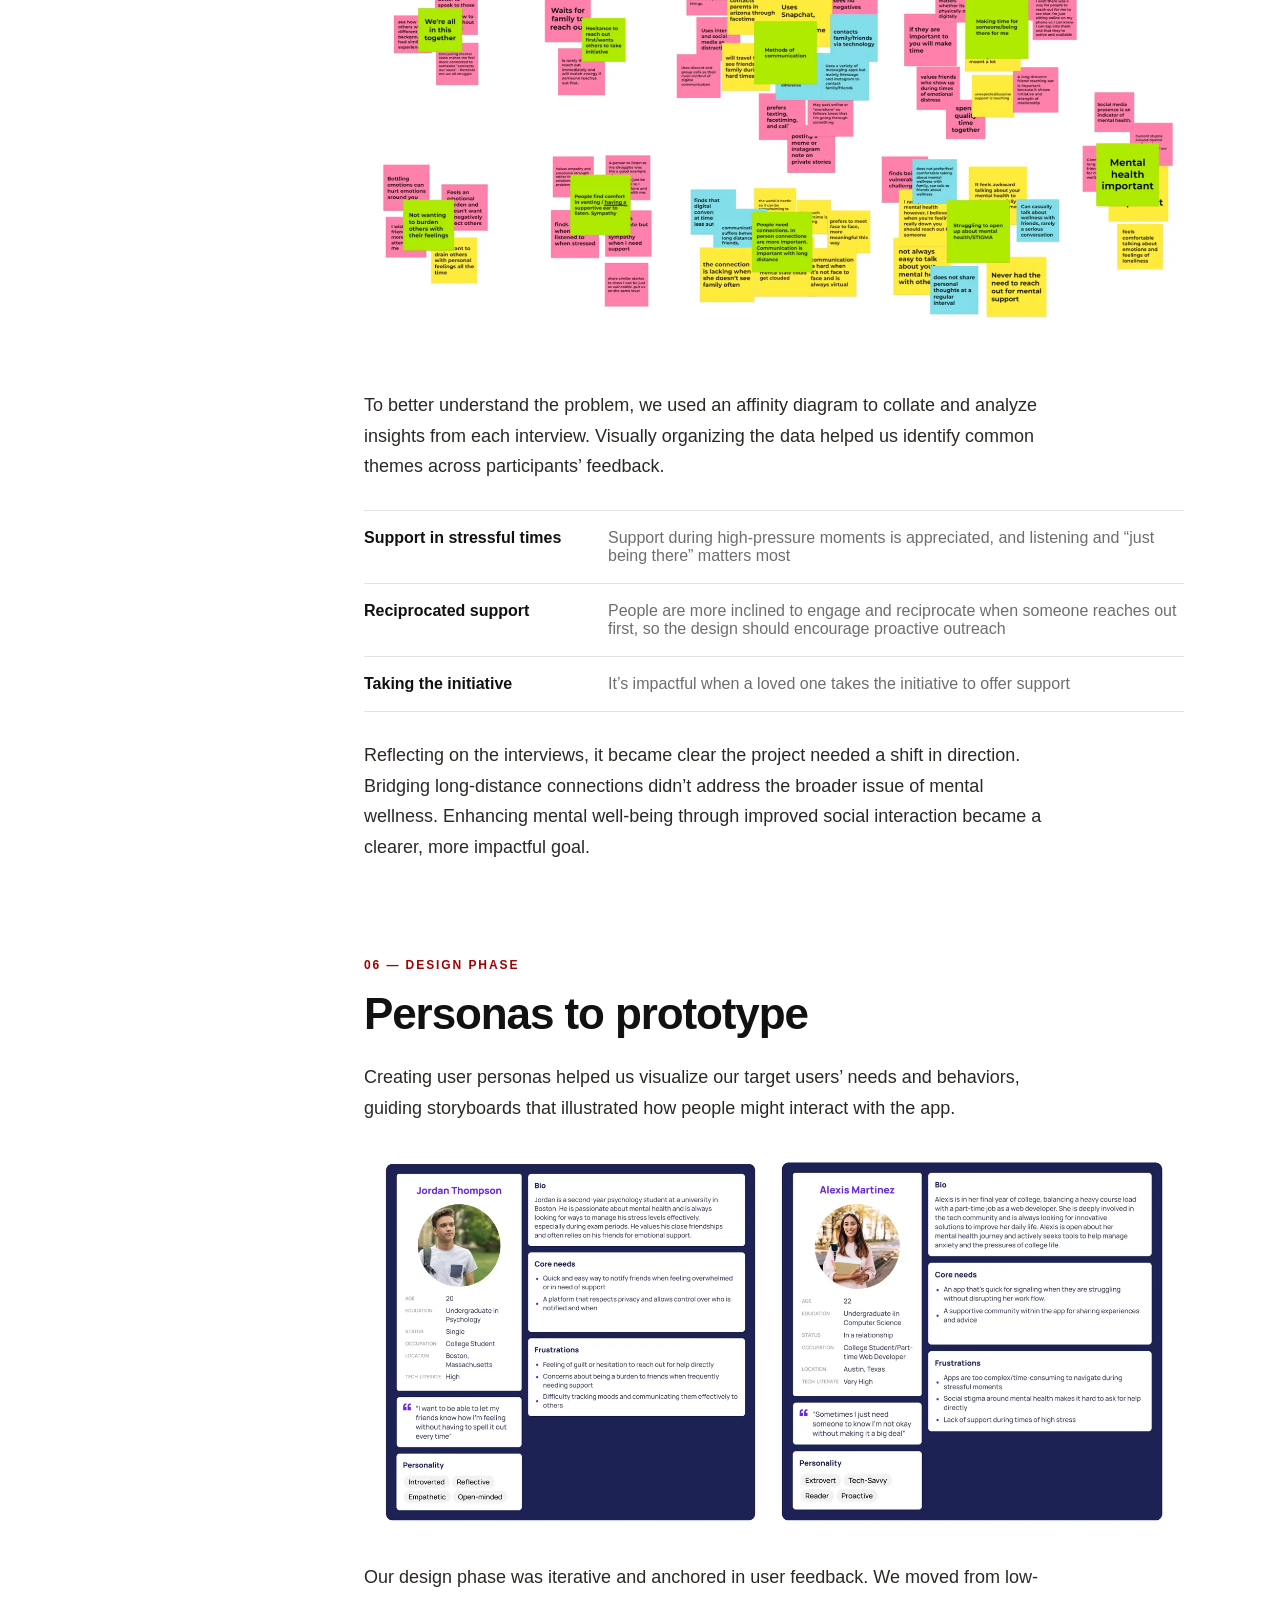
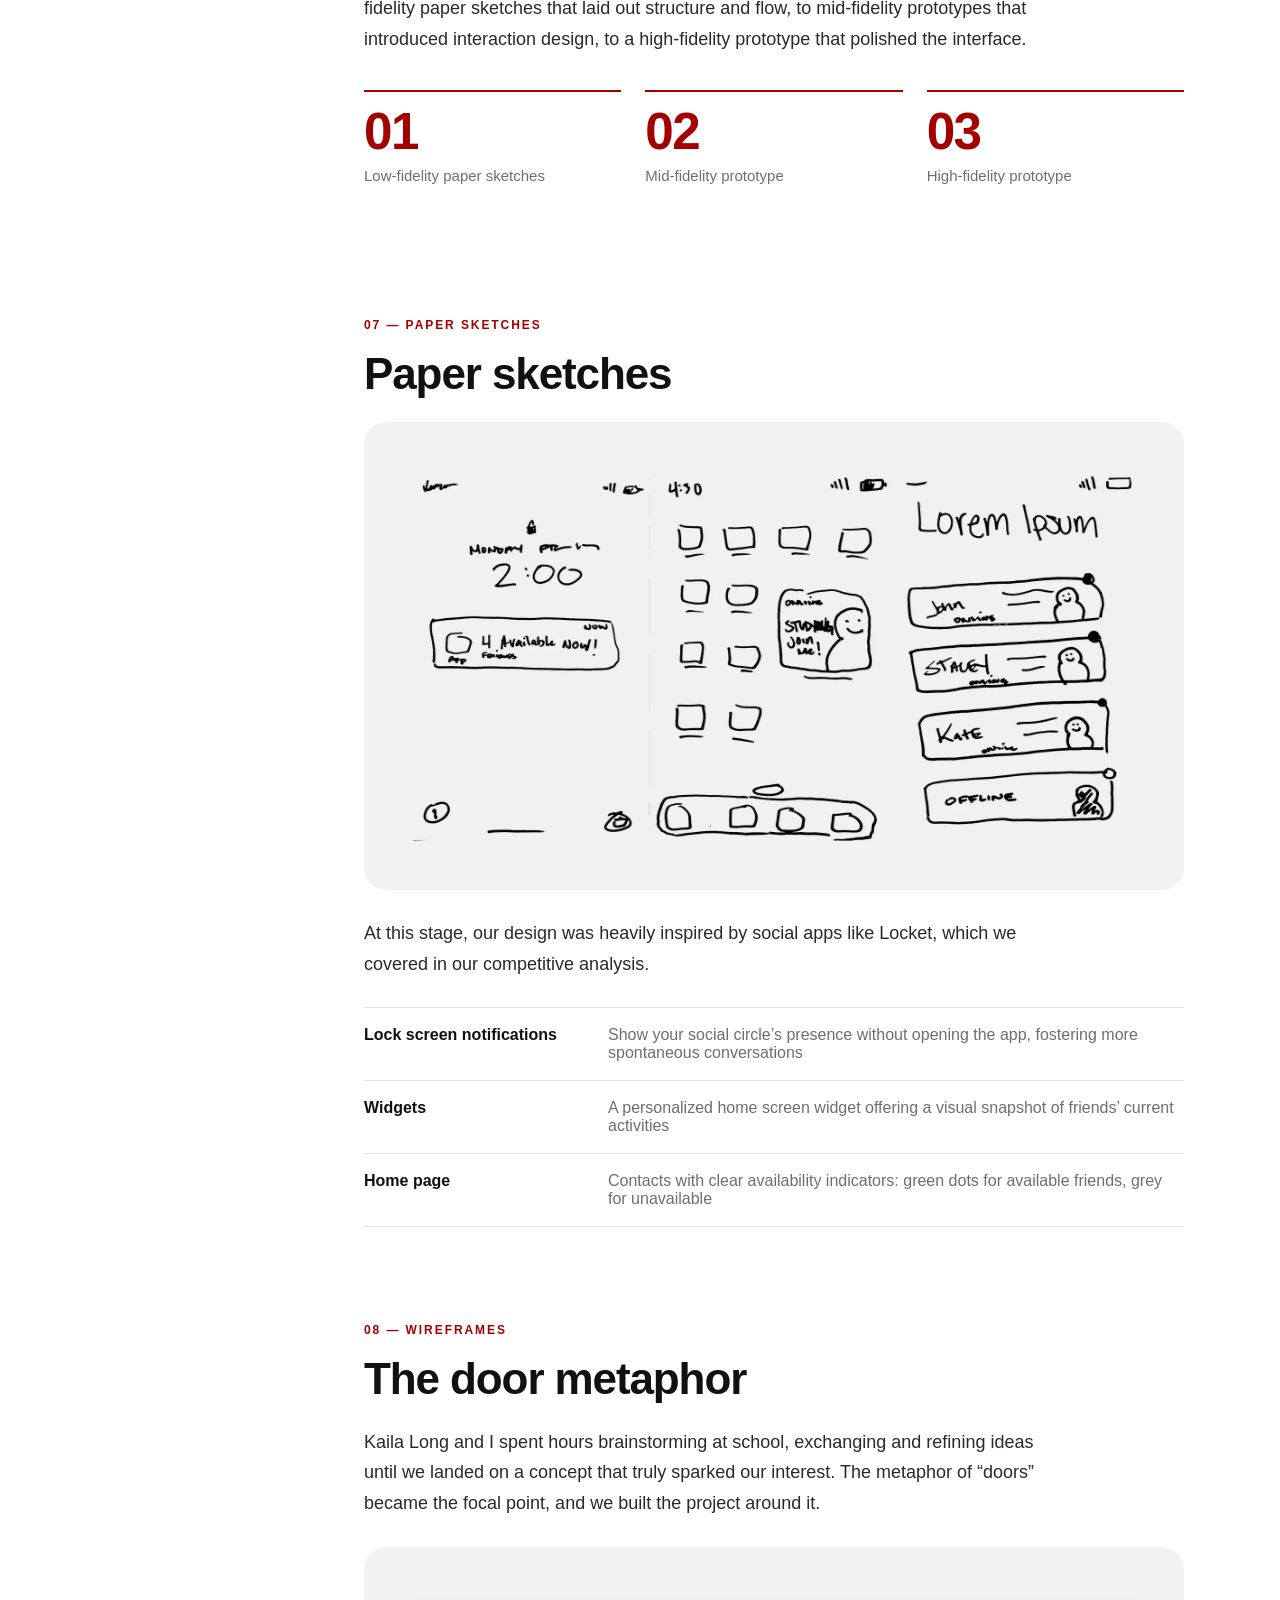
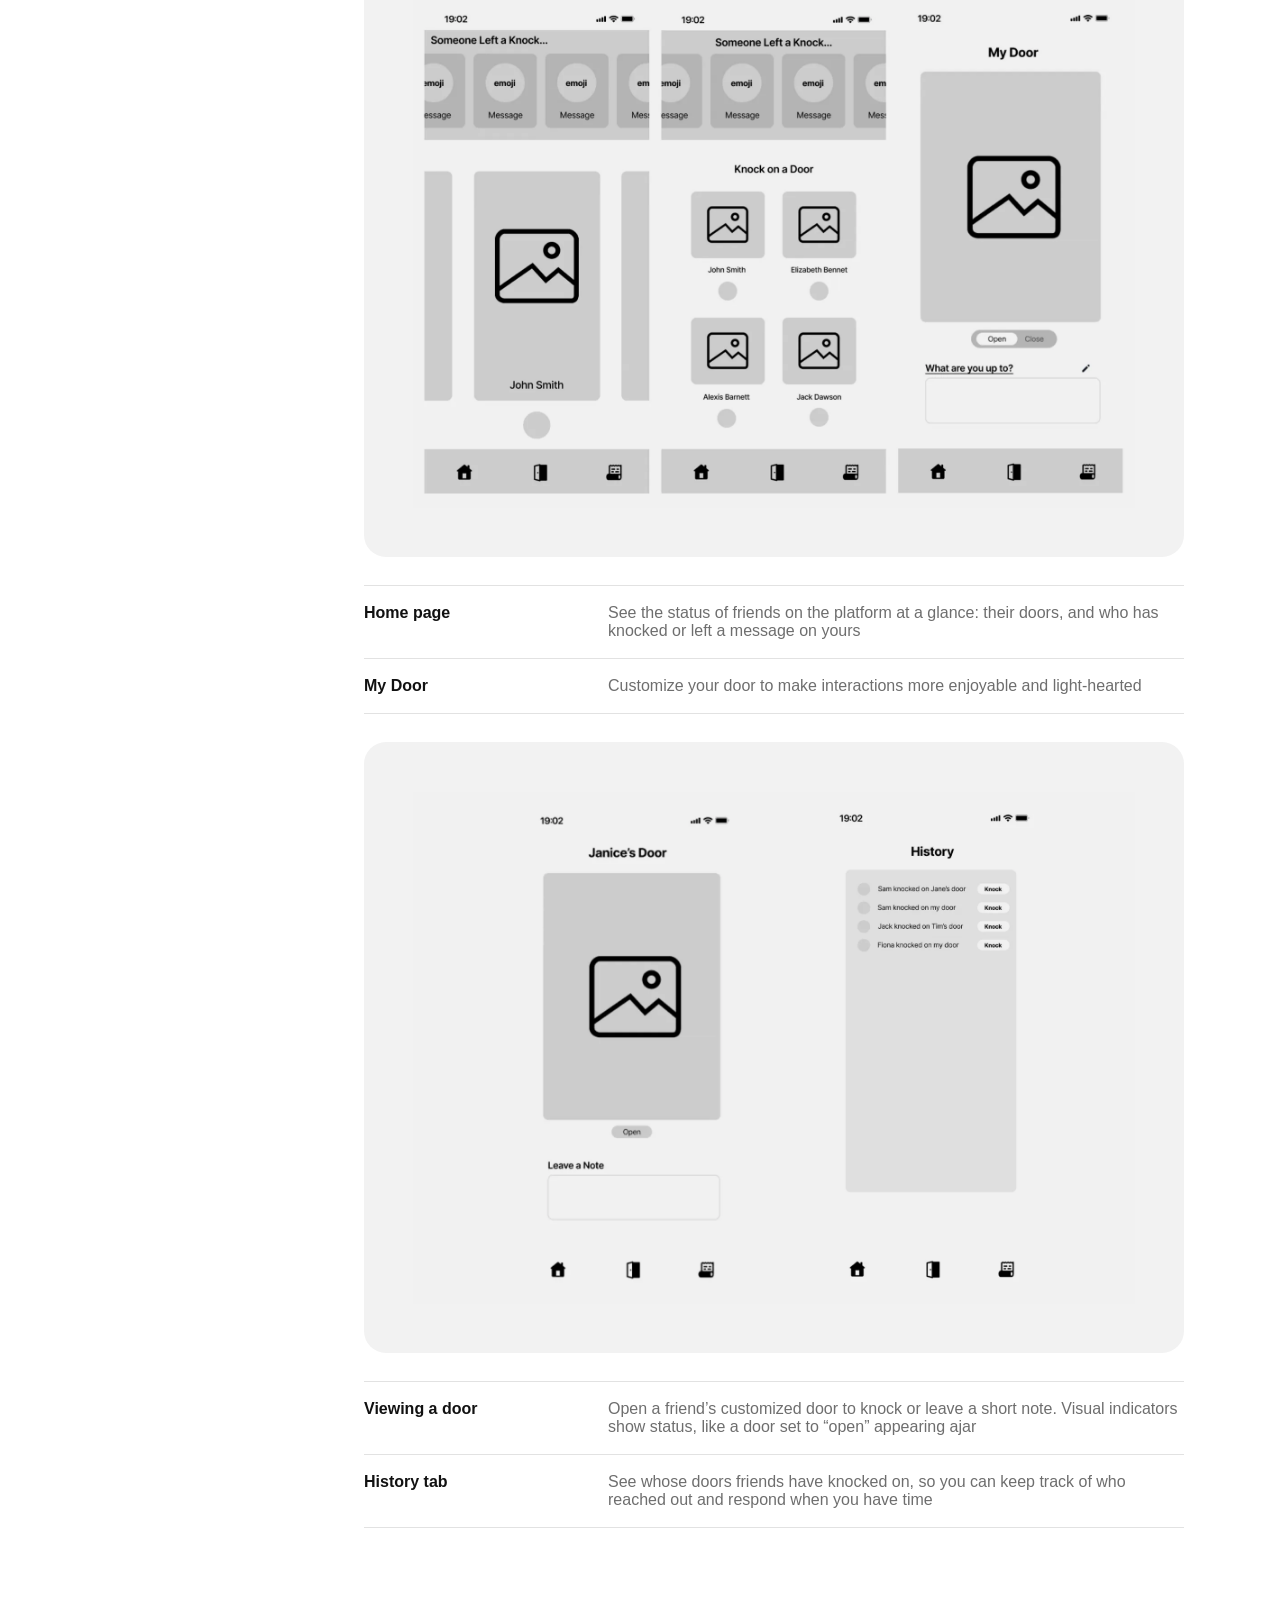
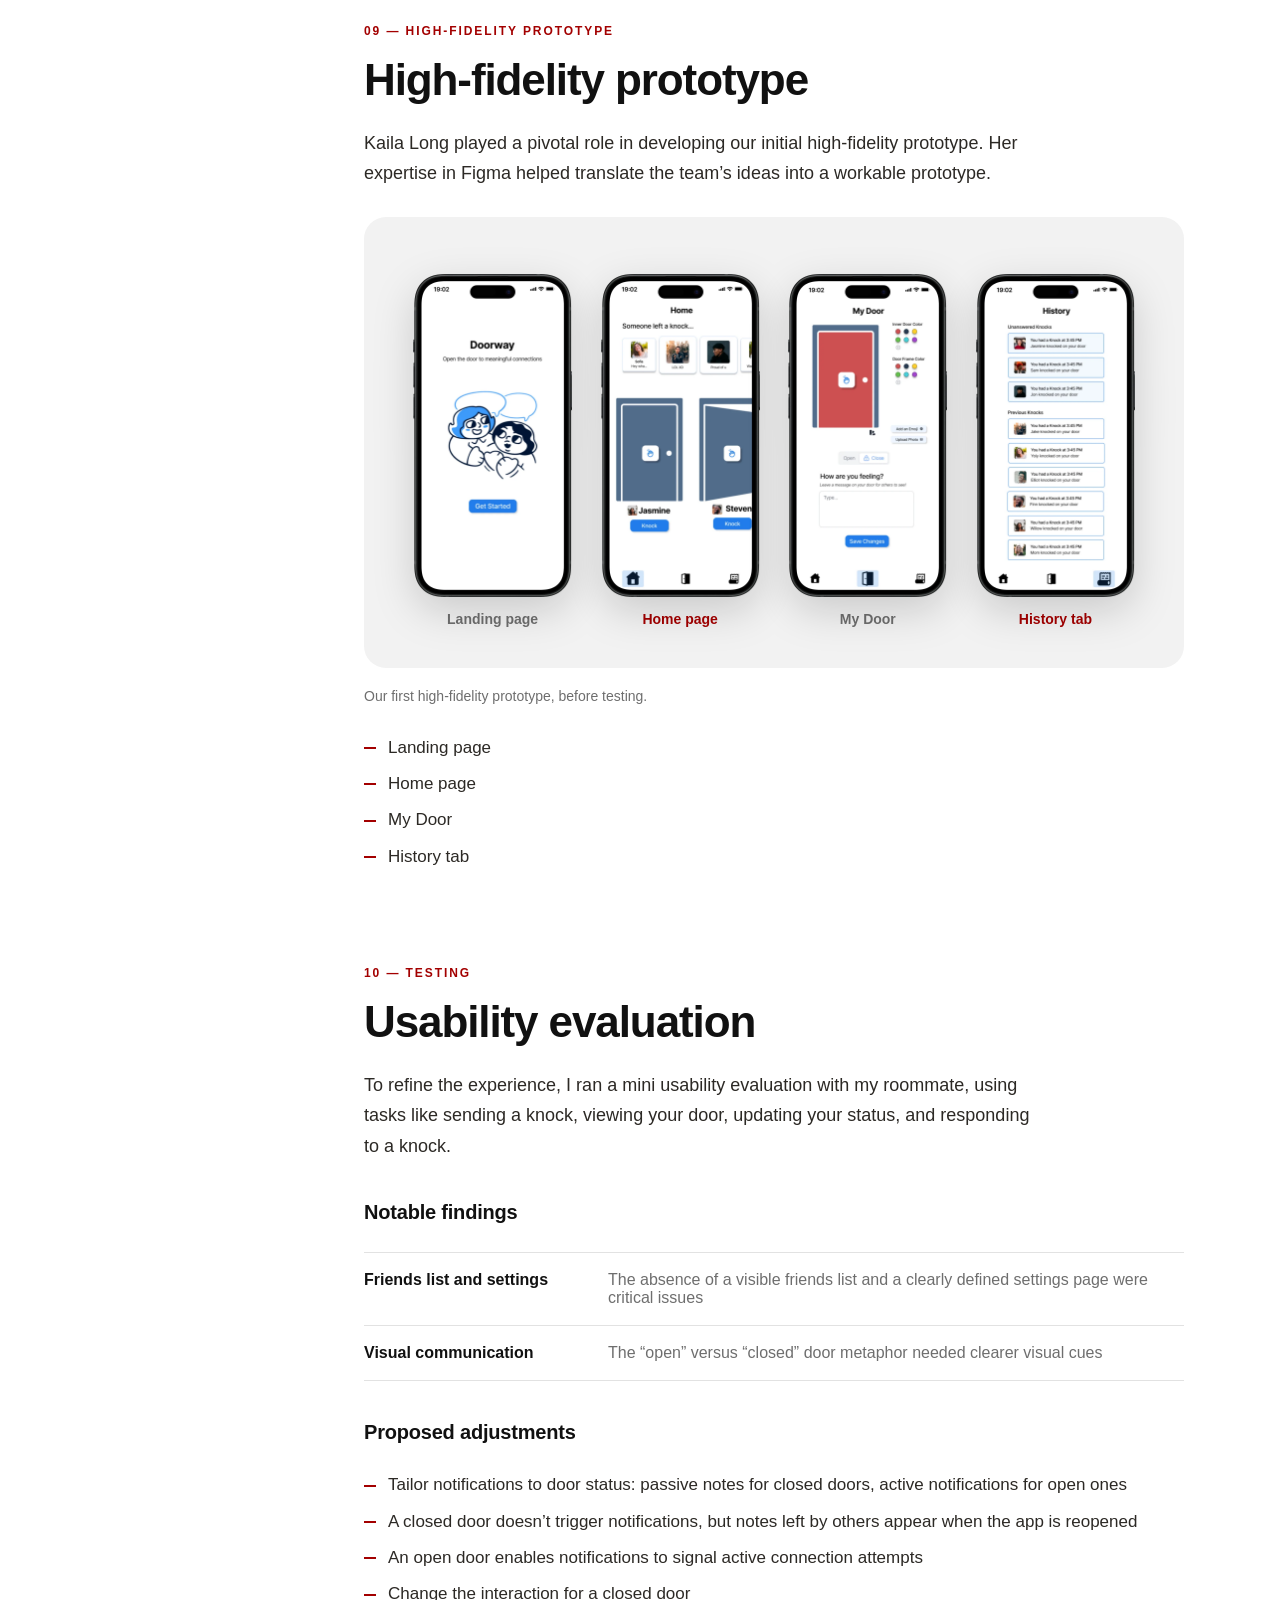
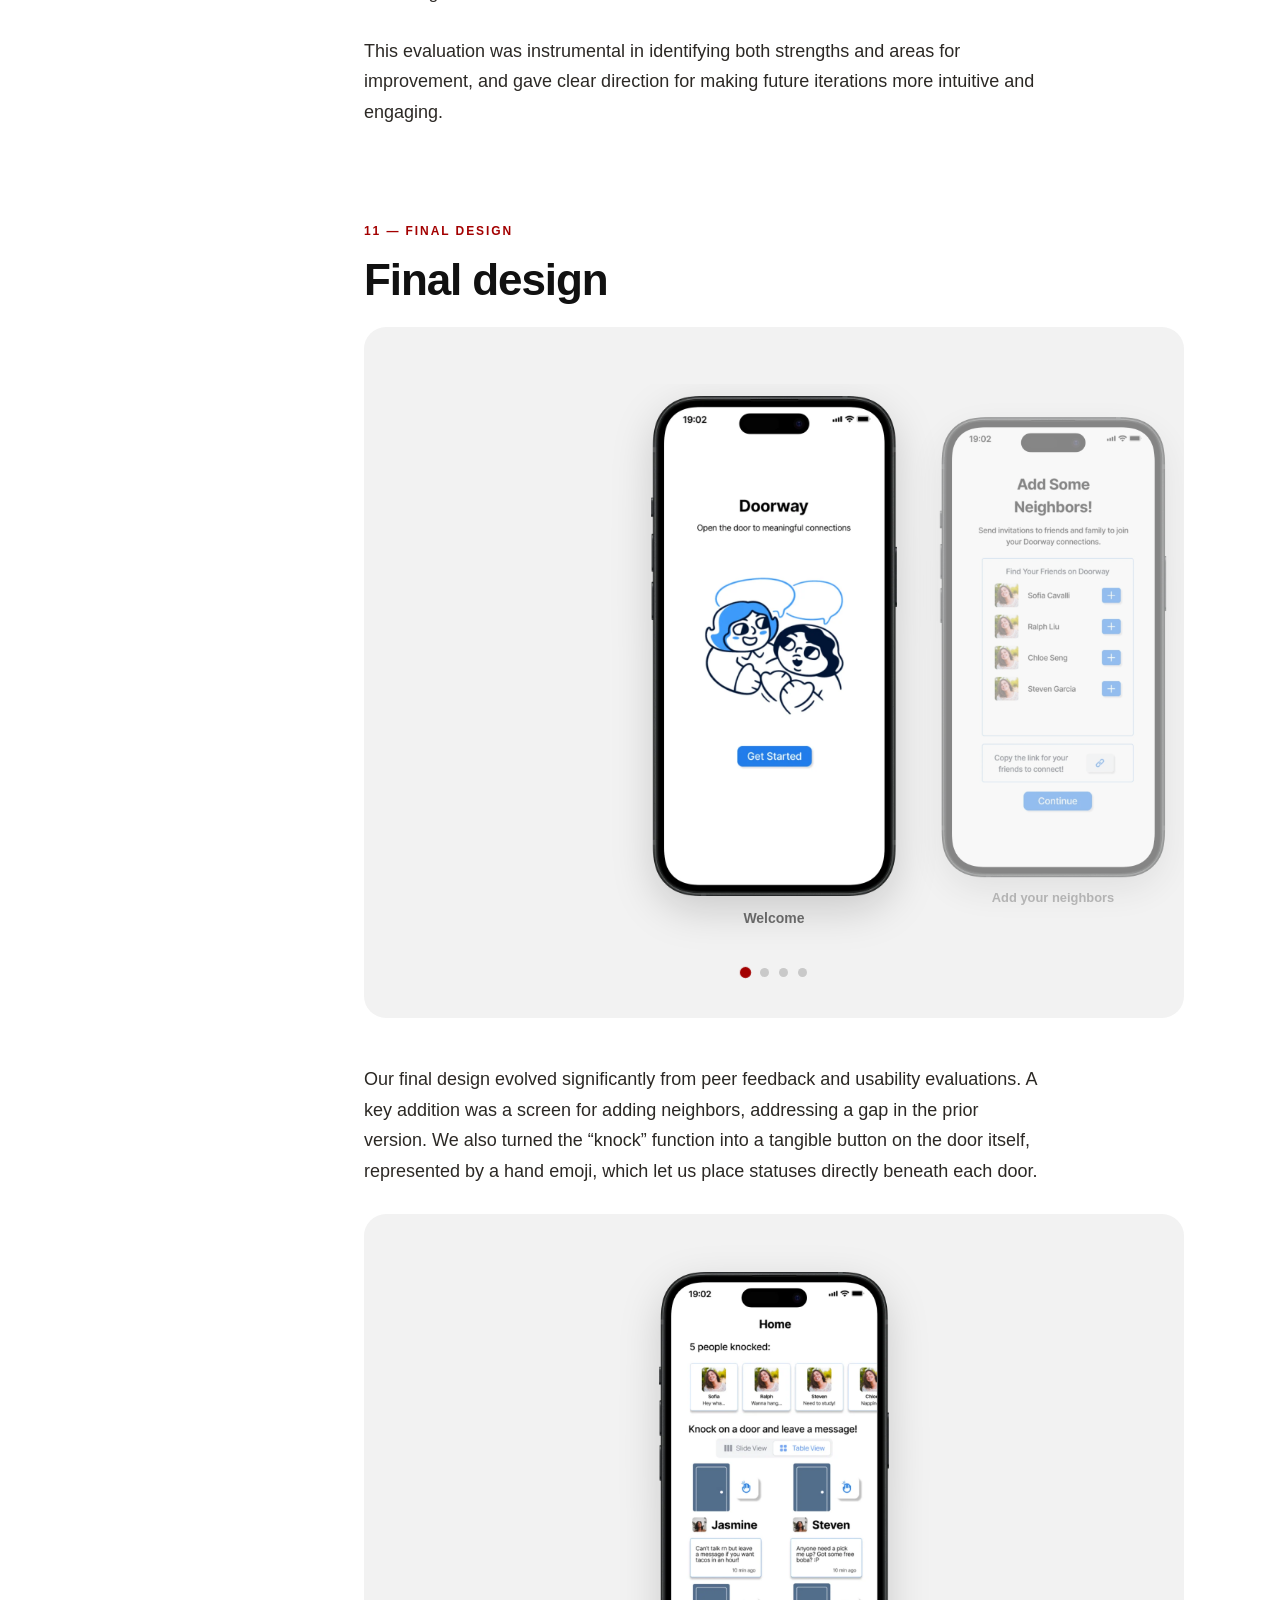
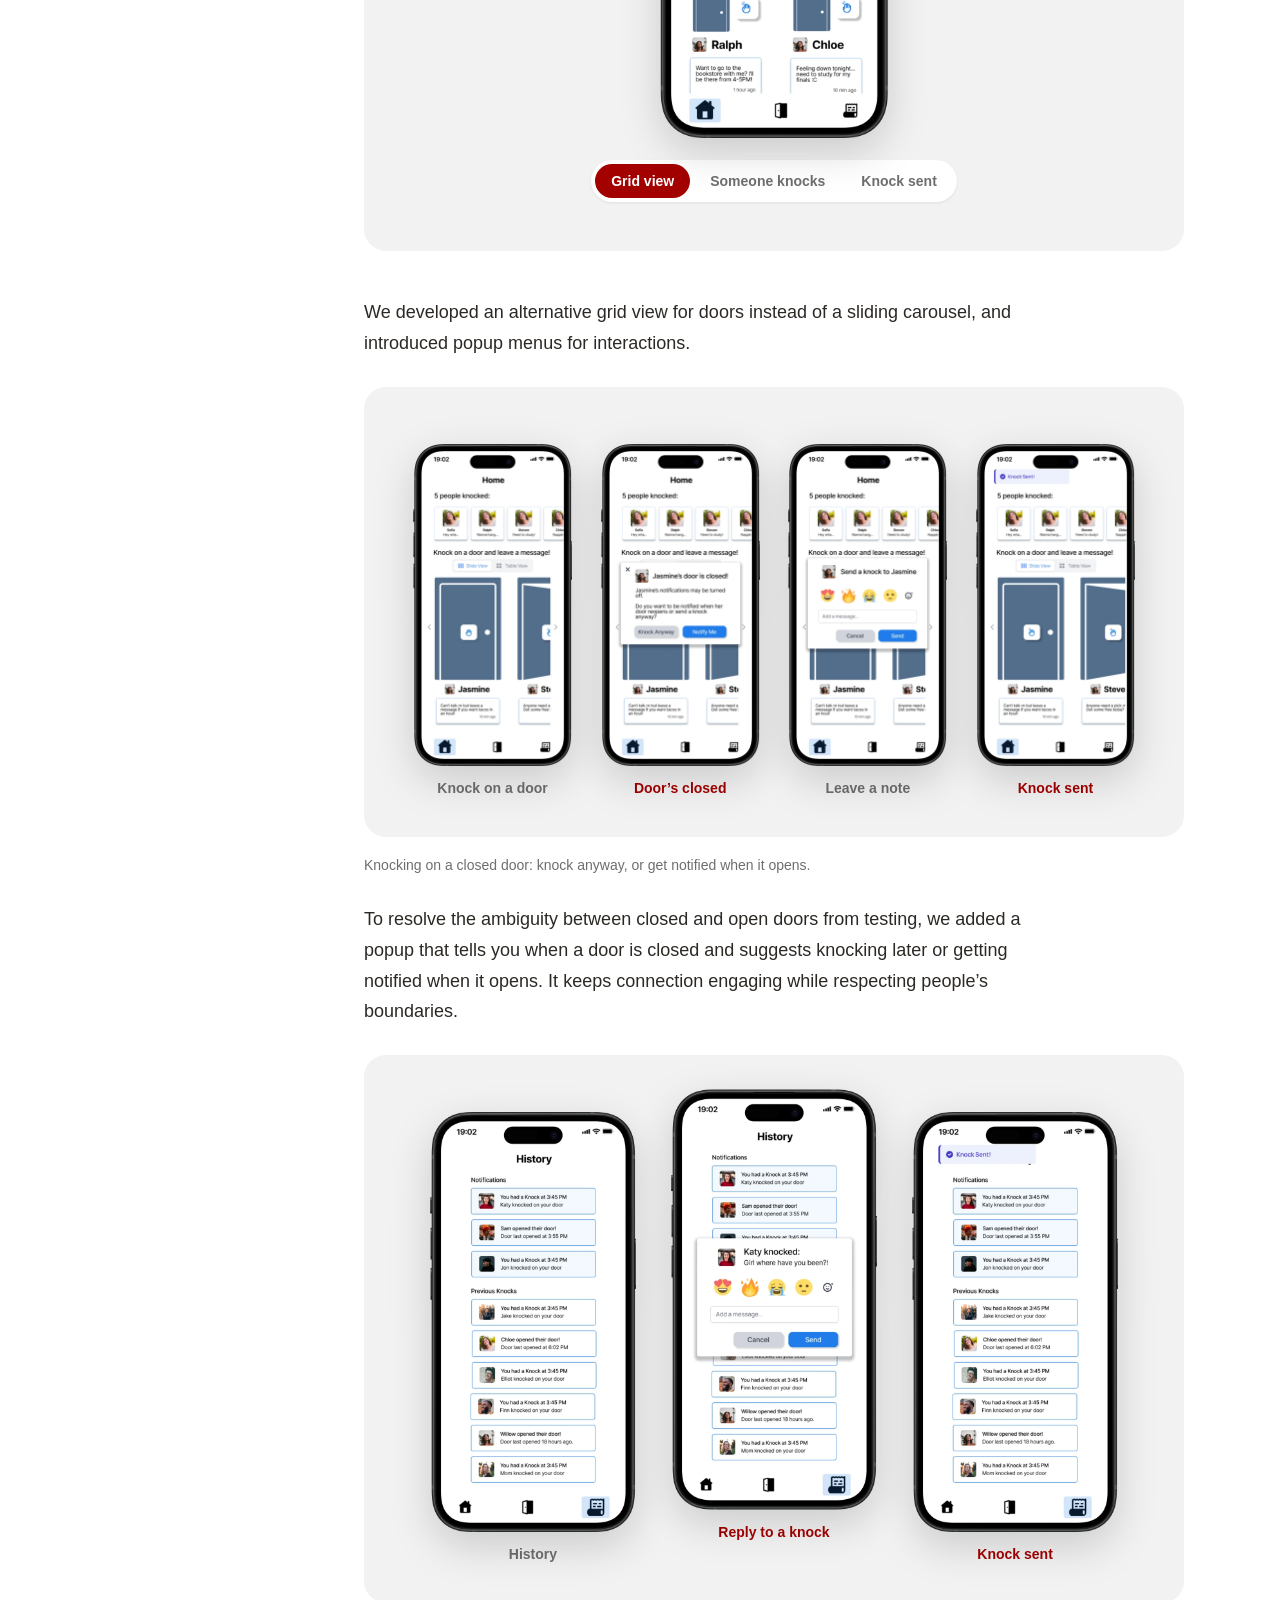
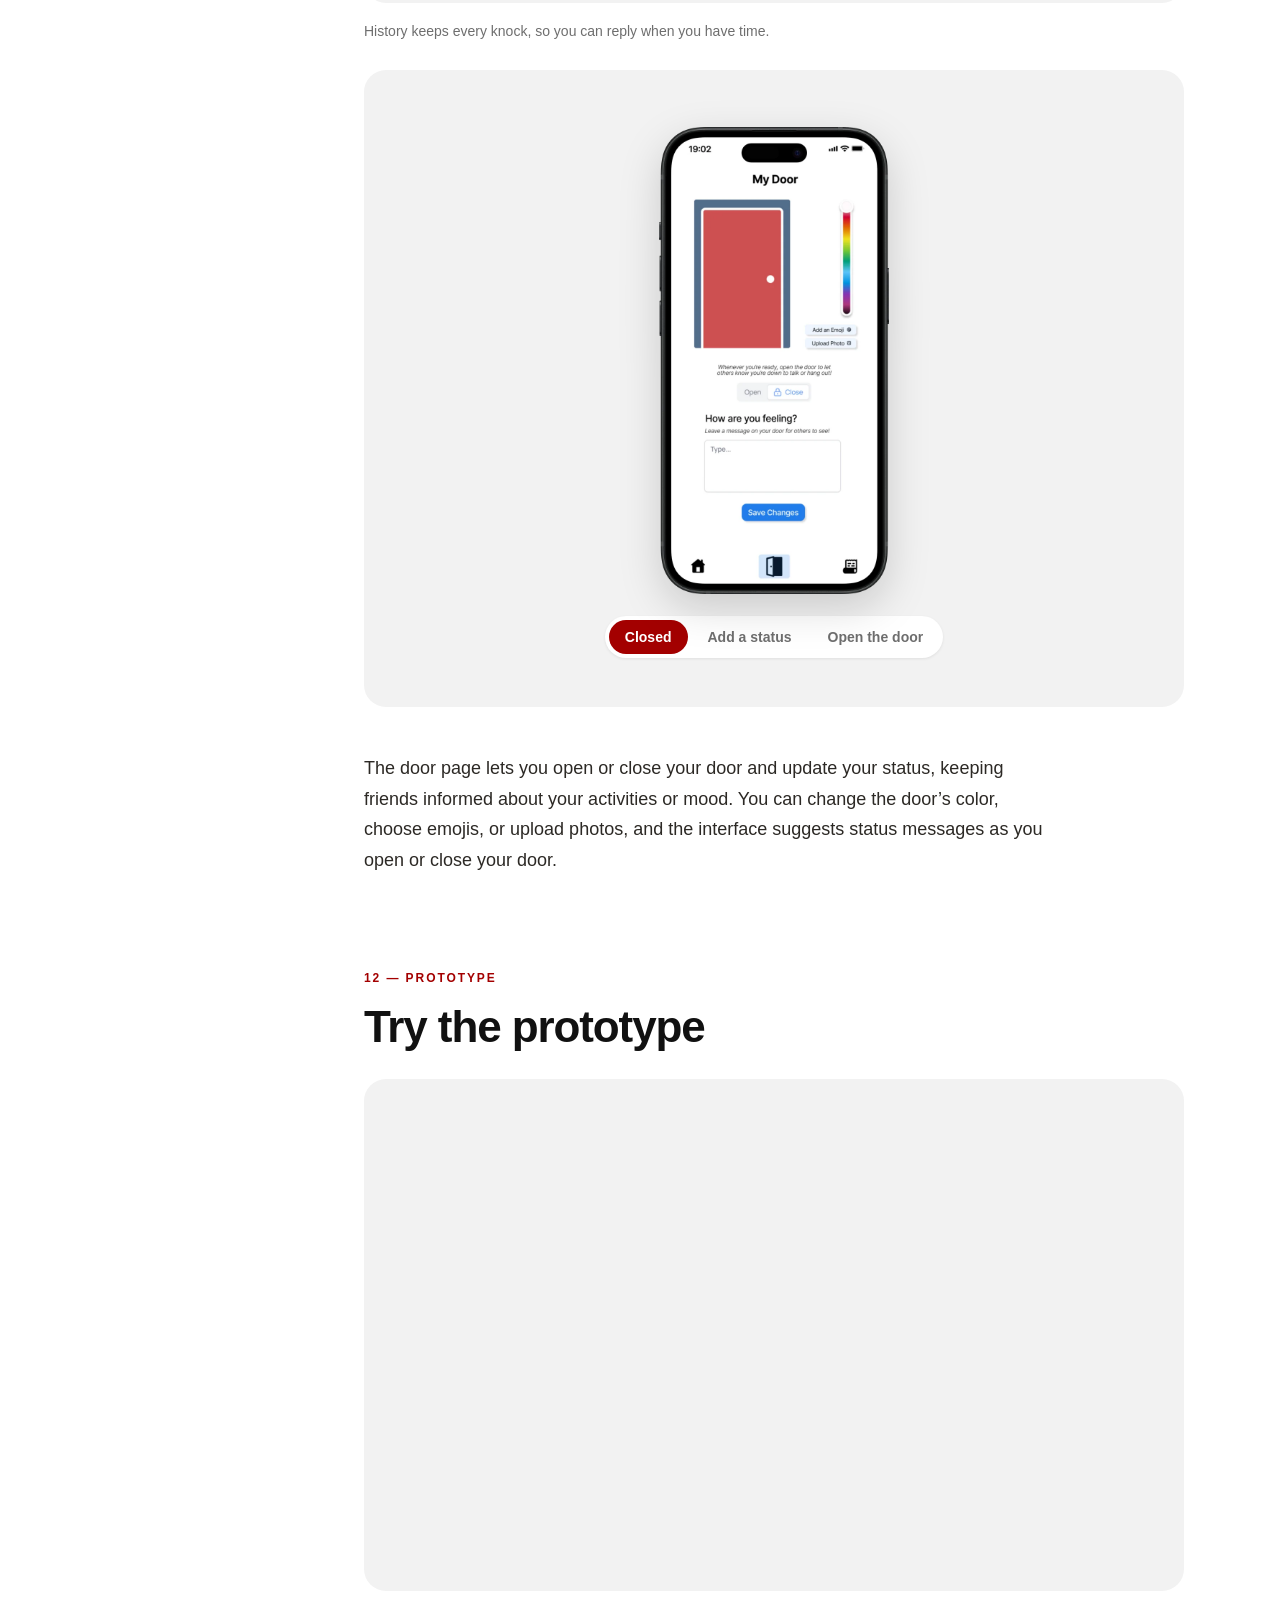
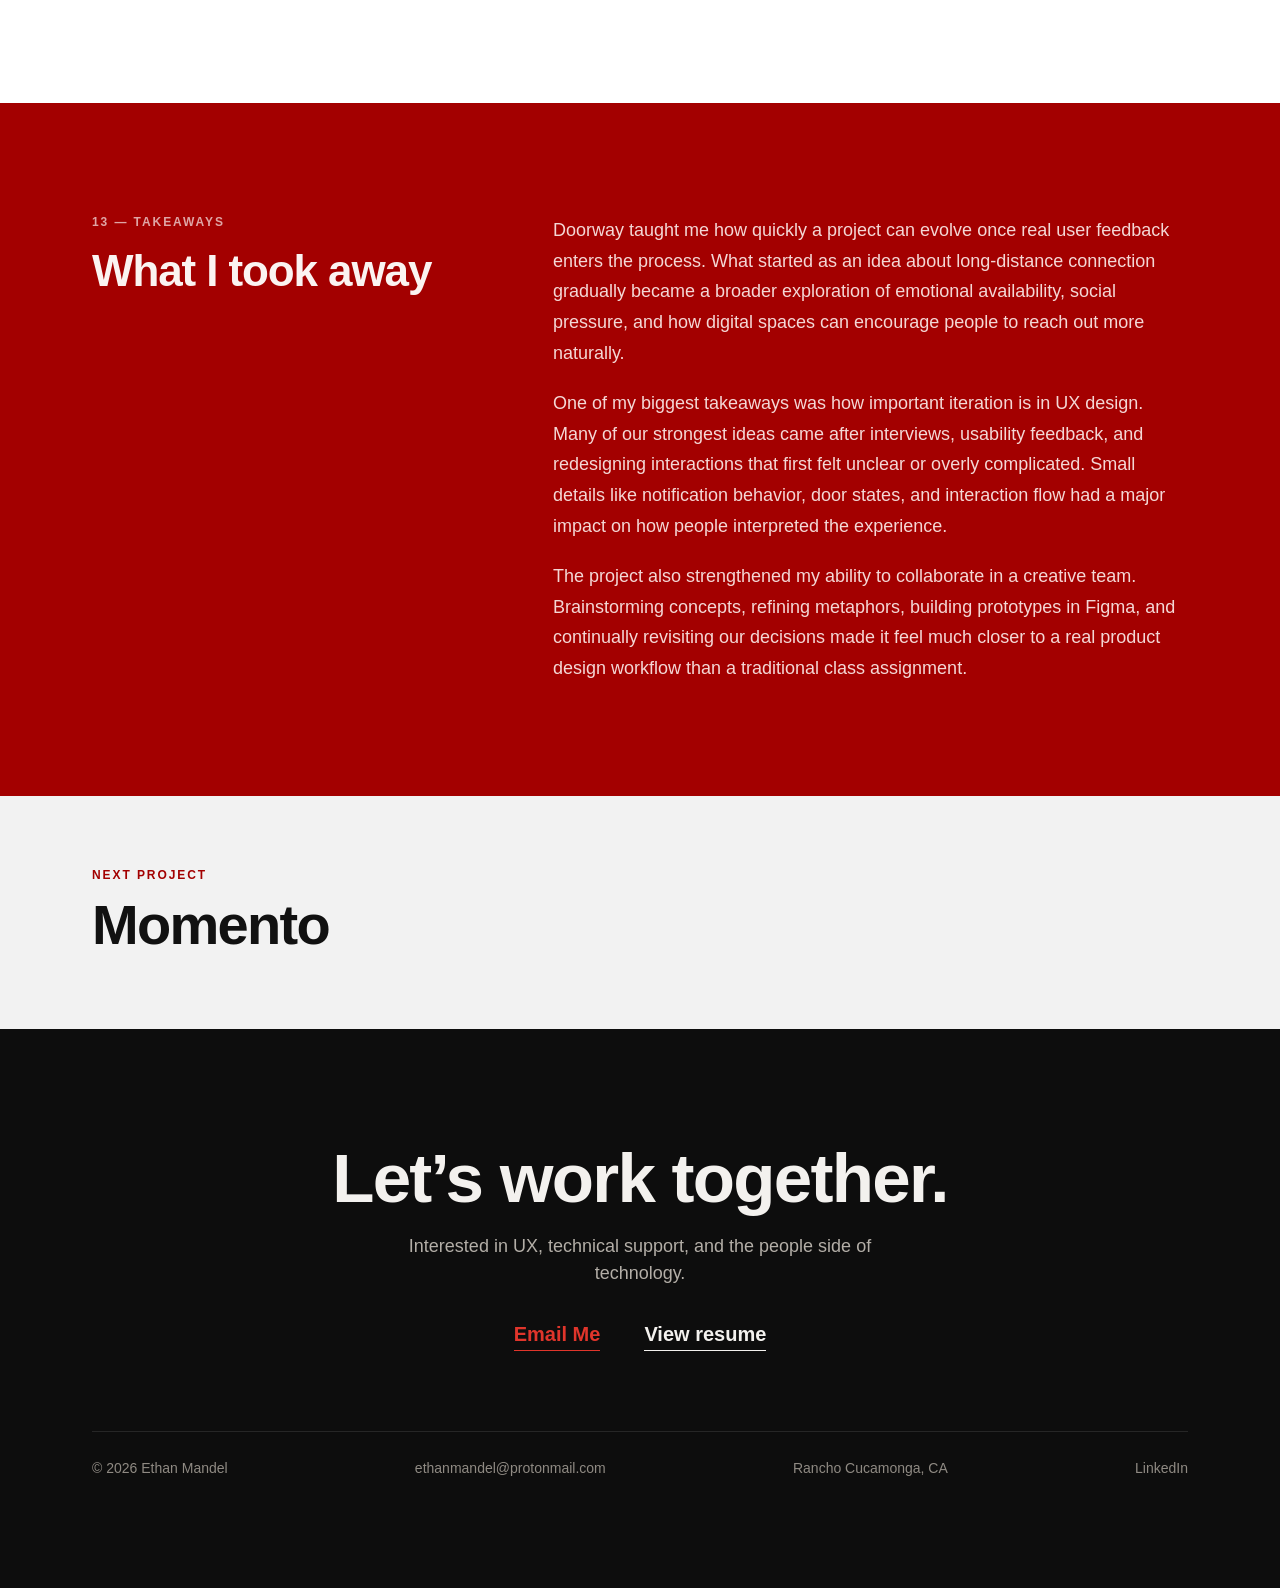
==== commit 544e5953: "Fix case study pages overflowing the screen on iPhone Safari sized the text column to the full width" ====
--- a/doorway.html
+++ b/doorway.html
@@ -10,7 +10,7 @@
   <meta property="og:image" content="https://mandelethan.com/images/home/og.jpg" />
   <link rel="icon" href="favicon.svg" type="image/svg+xml" />
   <link rel="stylesheet" href="css/site.css?v=2" />
-  <link rel="stylesheet" href="css/case-study.css?v=8" />
+  <link rel="stylesheet" href="css/case-study.css?v=9" />
 </head>
 <body>
 
--- a/css/case-study.css
+++ b/css/case-study.css
@@ -30,13 +30,13 @@
 
 /* BODY: sticky contents + reading column */
 .cs-body { background: #fff; }
-.cs-body .wrap { display: grid; grid-template-columns: 200px 1fr; gap: 72px; }
+.cs-body .wrap { display: grid; grid-template-columns: 200px minmax(0, 1fr); gap: 72px; }
 .toc { position: sticky; top: calc(var(--nav-h) + 40px); align-self: start; display: grid; gap: 10px; font-size: 14px; }
 .toc p { font-size: 12px; font-weight: 700; letter-spacing: .12em; text-transform: uppercase; color: var(--muted); margin-bottom: 6px; }
 .toc a { color: var(--muted); padding-left: 12px; border-left: 2px solid transparent; transition: color .2s, border-color .2s; }
 .toc a:hover { color: var(--ink); }
 .toc a[aria-current] { color: var(--ink); border-color: var(--red); }
-.cs-content { max-width: 820px; display: grid; gap: 96px; }
+.cs-content { max-width: 820px; display: grid; grid-template-columns: minmax(0, 1fr); gap: 96px; }
 .cs-section { scroll-margin-top: calc(var(--nav-h) + 32px); }
 .cs-section .h2 { margin-bottom: 24px; }
 .prose { display: grid; gap: 20px; font-size: 18px; line-height: 1.7; color: var(--body); max-width: 680px; }
@@ -65,7 +65,7 @@
 .rows dd { color: var(--muted); }
 
 /* Building blocks used by the longer case studies */
-.flow { display: grid; gap: 28px; }
+.flow { display: grid; grid-template-columns: minmax(0, 1fr); gap: 28px; }
 .h3 { font-size: 20px; font-weight: 700; letter-spacing: -.01em; margin-top: 12px; }
 .media { background: var(--silver); border-radius: 22px; padding: 6%; display: grid; place-items: center; }
 /* most screenshots sit on white; multiply lets the silver show through */
@@ -127,7 +127,7 @@
 
 /* Remembra: iPhone mockups (mockuphone frames with transparent backgrounds) */
 .lineup--mock img { border-radius: 0; }
-.features--stack { grid-template-columns: 1fr; gap: 72px; }
+.features--stack { grid-template-columns: minmax(0, 1fr); gap: 72px; }
 .features--stack .feature p { max-width: 600px; }
 .mock-fan, .mock-swipe, .mock-states, .mock-seq { background: var(--silver); border-radius: 22px; margin-bottom: 18px; }
 .mock-fan img, .mock-swipe img, .mock-states img, .mock-seq img { filter: drop-shadow(0 14px 20px rgba(0,0,0,.16)); }
@@ -211,6 +211,12 @@
 .lag-open figure { margin: 0; }
 .lag-open img { width: 100%; }
 
+/* Keep every column to the screen width. Safari sizes a plain 1fr column to its widest
+   content, so the scrollable phone rows were pushing the whole page wider than the phone. */
+.cs-body .wrap > *, .cs-content, .cs-content > *, .cs-section > *, .flow > *, .features > *, .gallery > *, figure { min-width: 0; }
+.mock-swipe, .mock-fan, .mock-states, .mock-seq, .compare, .lag-duo { max-width: 100%; overflow: hidden; }
+.mock-swipe__track { width: 100%; }
+
 /* TAKEAWAYS: red, like the About section on the homepage */
 .takeaways { background: var(--red); color: #fbf3f1; }
 .takeaways .eyebrow { color: rgba(255,255,255,.65); }
@@ -236,11 +242,11 @@
   .facts { grid-template-columns: 1fr 1fr; gap: 16px 20px; margin-top: 36px; padding-top: 18px; }
   .facts dt { font-size: 11px; margin-bottom: 4px; }
   .facts dd { font-size: 14px; }
-  .cs-body .wrap { grid-template-columns: 1fr; }
+  .cs-body .wrap { grid-template-columns: minmax(0, 1fr); }
   .toc { display: none; }
   .cs-content { gap: 72px; }
   .prose { font-size: 17px; }
-  .stats, .features, .gallery--2, .gallery--3, .paths, .quotes { grid-template-columns: 1fr; }
+  .stats, .features, .gallery--2, .gallery--3, .paths, .quotes { grid-template-columns: minmax(0, 1fr); }
   .mock-swipe__track::before, .mock-swipe__track::after { flex-basis: 21%; }
   .mock-swipe__slide { flex-basis: 50%; }
   .mock-states__phone { width: 52%; }
